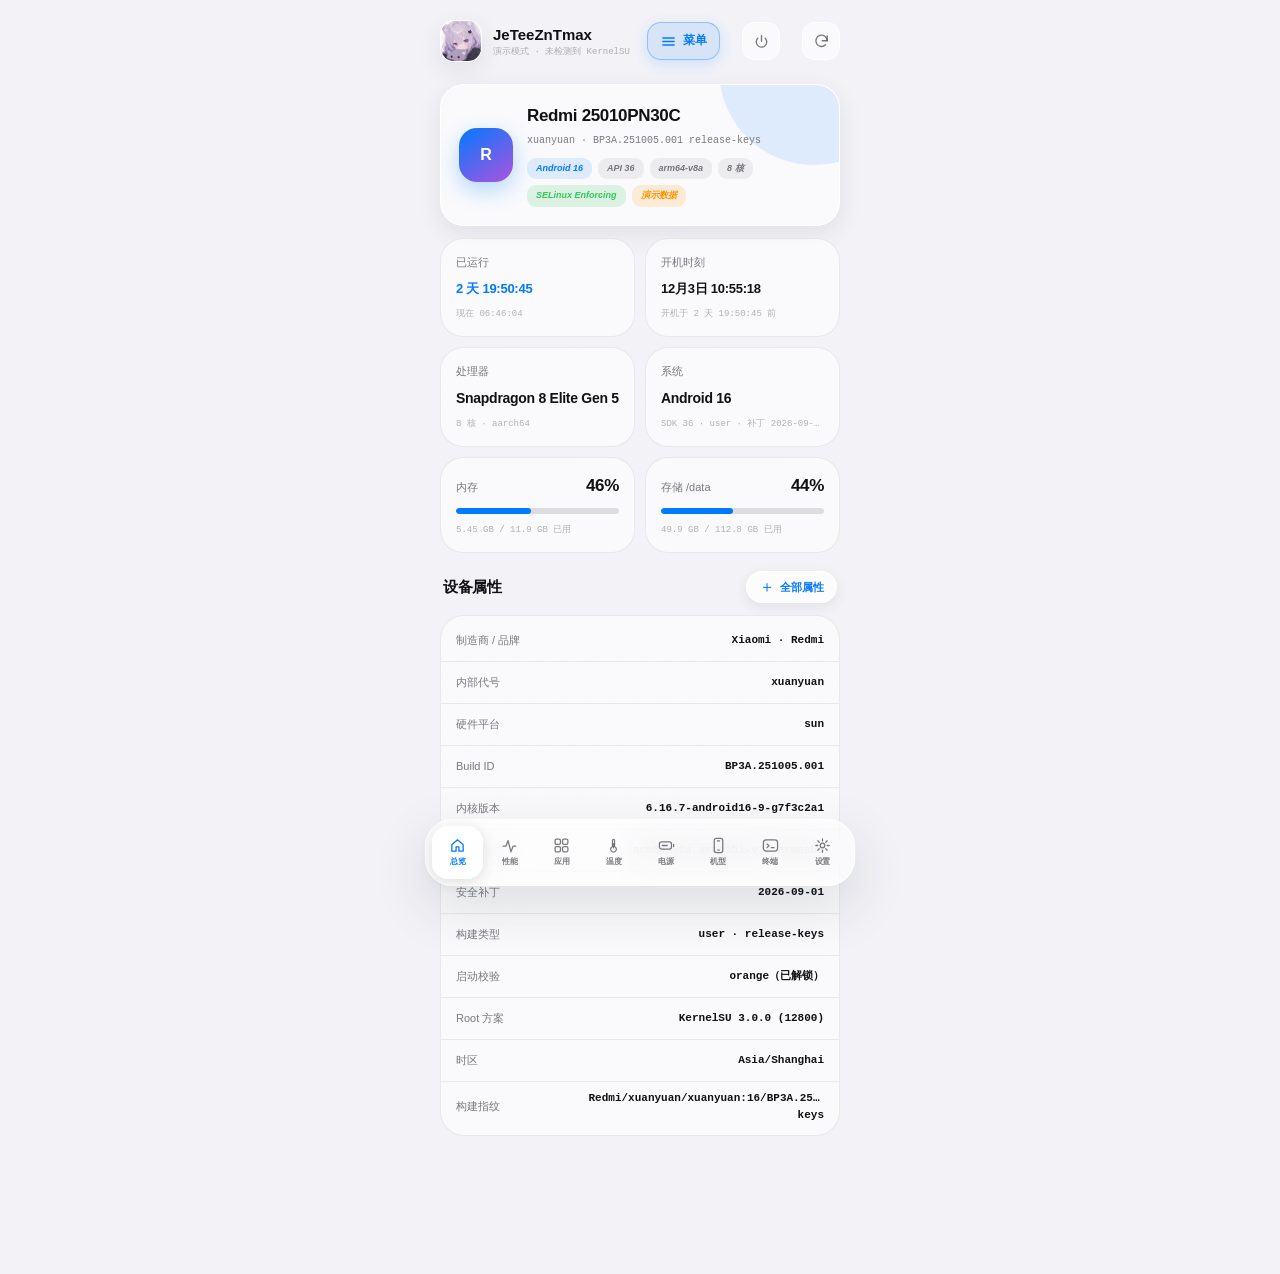
==== webroot/index.html @ 5d23e50a "v3.4.29 回档：温度伪装整体删除（本机写热区节点会让热控卡死→重启，实测两次+一次重启循环），只保留只读的温度读取；service.sh 不再碰热区；WebUI 去掉全部写入 UI" ====
<!doctype html>
<html lang="zh-CN">
<head>
<meta charset="utf-8">
<meta name="viewport" content="width=device-width,initial-scale=1,maximum-scale=1,user-scalable=no,viewport-fit=cover">
<meta name="theme-color" content="#07070a" media="(prefers-color-scheme:dark)">
<meta name="theme-color" content="#f2f2f7" media="(prefers-color-scheme:light)">
<title>JeTeeZnTmax</title>
<link rel="icon" href="[data-uri]">
<style>
:root,:root[data-theme="dark"]{
  color-scheme:dark;
  --bg:#07070a;--bg-soft:#101116;
  --glass:rgba(31,32,38,.58);--glass-strong:rgba(43,44,52,.72);--glass-solid:#22232a;
  --border:rgba(255,255,255,.11);--border-hi:rgba(255,255,255,.19);
  --text:#f7f7fa;--text-2:rgba(235,235,245,.64);--text-3:rgba(235,235,245,.36);
  --blue:#0a84ff;--blue-soft:rgba(10,132,255,.16);
  --green:#30d158;--orange:#ff9f0a;--red:#ff453a;--purple:#bf5af2;
  --track:rgba(120,120,128,.34);--track-soft:rgba(120,120,128,.16);
  --shadow:0 18px 60px rgba(0,0,0,.34);--shadow-soft:0 8px 28px rgba(0,0,0,.2);
  --font:-apple-system,BlinkMacSystemFont,"SF Pro Display","SF Pro Text","PingFang SC","Noto Sans SC",sans-serif;
  --mono:ui-monospace,"SF Mono",Menlo,Consolas,monospace;
}
:root[data-theme="light"]{color-scheme:light;
    --bg:#f2f2f7;--bg-soft:#e9e9ef;
    --glass:rgba(255,255,255,.58);--glass-strong:rgba(255,255,255,.76);--glass-solid:#fff;
    --border:rgba(0,0,0,.07);--border-hi:rgba(255,255,255,.88);
    --text:#111114;--text-2:rgba(60,60,67,.68);--text-3:rgba(60,60,67,.38);
    --blue:#007aff;--blue-soft:rgba(0,122,255,.11);
    --green:#34c759;--orange:#ff9500;--red:#ff3b30;--purple:#af52de;
    --track:rgba(120,120,128,.22);--track-soft:rgba(120,120,128,.1);
    --shadow:0 20px 55px rgba(46,48,58,.14);--shadow-soft:0 8px 24px rgba(46,48,58,.09);}
*{box-sizing:border-box;margin:0;padding:0;-webkit-tap-highlight-color:transparent}
html{min-height:100%;background:var(--bg)}
body{min-height:100vh;overflow-x:hidden;padding:env(safe-area-inset-top,0) 0 calc(112px + env(safe-area-inset-bottom,0));background:var(--bg);color:var(--text);font:14px/1.5 var(--font)}
button,input,textarea{color:inherit;font:inherit}
button{border:0;cursor:pointer;background:0 0}
button:disabled{opacity:.45;pointer-events:none}
::-webkit-scrollbar{width:0;height:0}
.ambient{position:fixed;inset:0;z-index:-1;overflow:hidden;pointer-events:none}
.ambient::after{content:"";position:absolute;inset:0;background:linear-gradient(180deg,transparent,color-mix(in srgb,var(--bg) 70%,transparent))}
.ambient i{position:absolute;border-radius:50%}
.ambient i:first-child{width:300px;height:300px;top:-120px;right:-80px;background:radial-gradient(circle,rgba(10,132,255,.24),transparent 70%)}
.ambient i:nth-child(2){width:280px;height:280px;top:42%;left:-180px;background:radial-gradient(circle,rgba(191,90,242,.14),transparent 70%)}
.ambient i:nth-child(3){width:240px;height:240px;right:-150px;bottom:-50px;background:radial-gradient(circle,rgba(48,209,88,.11),transparent 70%)}
.app-shell{width:min(100%,430px);margin:0 auto;padding:20px 15px 26px;container-type:inline-size}
.masthead{display:flex;align-items:center;gap:14px;margin-bottom:22px}
.brand{display:flex;align-items:center;gap:11px;min-width:0;flex:1}
.brand-mark{width:42px;height:42px;flex:none;display:grid;place-items:center;border:1px solid var(--border-hi);border-radius:14px;background:linear-gradient(145deg,rgba(255,255,255,.16),transparent 46%),var(--glass);box-shadow:inset 0 1px 0 rgba(255,255,255,.12),var(--shadow-soft)}
.brand-mark{overflow:hidden;padding:0}
.brand-mark img{width:100%;height:100%;display:block;object-fit:cover}
.brand-mark span{color:var(--blue);font-size:11px;font-weight:800;letter-spacing:-.4px}
.brand-copy{min-width:0}
.brand-copy strong{display:block;overflow:hidden;font-size:15px;font-weight:700;text-overflow:ellipsis;white-space:nowrap}
.brand-copy small{display:block;margin-top:1px;overflow:hidden;color:var(--text-3);font:9px/1.2 var(--mono);text-overflow:ellipsis;white-space:nowrap}
.icon-btn{width:38px;height:38px;flex:none;display:grid;place-items:center;border:1px solid var(--border-hi);border-radius:13px;background:var(--glass);box-shadow:inset 0 1px 0 rgba(255,255,255,.1);color:var(--text-2)}
.icon-btn:active{transform:scale(.94)}
.icon-btn svg{width:17px;height:17px;fill:none;stroke:currentColor;stroke-linecap:round;stroke-linejoin:round;stroke-width:1.9}
.icon-btn.spin svg{animation:.7s linear infinite spin}
.icon-btn + .icon-btn{margin-left:8px}
.icon-btn.wide{width:auto;height:38px;padding:0 12px;display:flex;align-items:center;gap:6px;border-radius:14px;background:var(--blue-soft);border-color:color-mix(in srgb,var(--blue) 34%,transparent);color:var(--blue);font-size:11.5px;font-weight:680;box-shadow:0 4px 14px rgba(10,132,255,.16)}
.icon-btn.wide span{white-space:nowrap}
.metric-card>strong.xs{font-size:13px;font-variant-numeric:tabular-nums}
#mUptime,#mUptimeSub,#mBootSub,.mc-row>strong{font-variant-numeric:tabular-nums}
@keyframes spin{to{transform:rotate(360deg)}}
.content{display:flex;flex-direction:column;min-height:240px}
.view{display:flex;flex-direction:column;gap:12px;animation:.28s both reveal}
@keyframes reveal{from{opacity:0;transform:translateY(6px)}to{opacity:1;transform:none}}
.card{position:relative;overflow:hidden;border:1px solid var(--border);border-radius:24px;background:linear-gradient(145deg,rgba(255,255,255,.08),transparent 45%),var(--glass);box-shadow:inset 0 1px 0 rgba(255,255,255,.08)}
.hero{display:flex;align-items:center;gap:14px;padding:18px;border-color:var(--border-hi);box-shadow:var(--shadow-soft),inset 0 1px 0 rgba(255,255,255,.1)}
.hero::before{content:"";position:absolute;width:190px;height:190px;top:-110px;right:-70px;border-radius:50%;background:var(--blue-soft)}
.hero-mark{position:relative;width:54px;height:54px;flex:none;display:grid;place-items:center;border-radius:18px;background:linear-gradient(145deg,var(--blue),var(--purple));color:#fff;font-size:16px;font-weight:780;box-shadow:0 8px 22px rgba(10,132,255,.3)}
.hero-body{position:relative;min-width:0;flex:1}
.hero-body strong{display:block;overflow:hidden;font-size:17px;font-weight:700;letter-spacing:-.02em;text-overflow:ellipsis;white-space:nowrap}
.hero-body>span{display:block;margin-top:4px;overflow:hidden;color:var(--text-2);font:10px/1.5 var(--mono);text-overflow:ellipsis;white-space:nowrap}
.chips{display:flex;flex-wrap:wrap;gap:6px;margin-top:10px}
.chip{display:inline-flex;align-items:center;padding:4px 9px;border-radius:9px;background:var(--track-soft);color:var(--text-2);font-size:9px;font-weight:650;white-space:nowrap}
.chip.blue{background:var(--blue-soft);color:var(--blue)}
.chip.green{background:color-mix(in srgb,var(--green) 15%,transparent);color:var(--green)}
.chip.orange{background:color-mix(in srgb,var(--orange) 15%,transparent);color:var(--orange)}
.chip.red{background:color-mix(in srgb,var(--red) 14%,transparent);color:var(--red)}
.metric-grid{display:grid;grid-template-columns:repeat(2,minmax(0,1fr));gap:10px}
.metric-card{position:relative;min-width:0;min-height:96px;display:flex;flex-direction:column;justify-content:space-between;gap:9px;padding:15px;border:1px solid var(--border);border-radius:23px;background:linear-gradient(145deg,rgba(255,255,255,.08),transparent 45%),var(--glass);box-shadow:inset 0 1px 0 rgba(255,255,255,.08)}
.metric-card>span,.mc-row>span{color:var(--text-2);font-size:11px;white-space:nowrap}
.metric-card>strong{overflow:hidden;font-size:17px;font-weight:650;letter-spacing:-.02em;text-overflow:ellipsis;white-space:nowrap}
.metric-card>strong.sm{font-size:14px}
.metric-card>strong.ok{color:var(--green)}
.metric-card>strong.hi{color:var(--blue)}
.metric-card>strong.danger{color:var(--red)}
.mc-row{display:flex;align-items:baseline;justify-content:space-between;gap:8px}
.mc-row>strong{font-size:17px;font-weight:650;letter-spacing:-.02em}
.mc-sub{overflow:hidden;color:var(--text-3);font:9px/1.45 var(--mono);text-overflow:ellipsis;white-space:nowrap}
.bar{height:6px;border-radius:3px;background:var(--track);overflow:hidden}
.bar i{display:block;height:100%;border-radius:3px;background:var(--blue);transition:width .45s cubic-bezier(.2,.8,.2,1),background .3s}
.bar.warn i{background:var(--orange)}
.bar.danger i{background:var(--red)}
.section-head{display:flex;align-items:center;justify-content:space-between;gap:12px;margin:6px 3px 0}
.section-head h2{font-size:15px;font-weight:700;letter-spacing:-.02em}
.section-head .hint{color:var(--text-3);font:9px/1 var(--mono)}
.add-inline{min-height:32px;display:inline-flex;align-items:center;gap:5px;padding:0 12px;border:1px solid var(--border-hi);border-radius:16px;background:var(--glass-strong);box-shadow:inset 0 1px 0 rgba(255,255,255,.1),0 4px 14px rgba(0,0,0,.08);color:var(--blue);font-size:11px;font-weight:650}
.add-inline span{font-size:16px;font-weight:300;line-height:1}
.add-inline:active{transform:scale(.96)}
.row-list{display:flex;flex-direction:column;padding:4px 0}
.row{display:flex;align-items:center;gap:12px;min-height:42px;padding:8px 15px;border-bottom:1px solid var(--border)}
.row:last-child{border-bottom:0}
.row>span{flex:none;color:var(--text-2);font-size:11px}
.row>strong{margin-left:auto;max-width:64%;overflow:hidden;color:var(--text);font:600 11px/1.5 var(--mono);text-align:right;text-overflow:ellipsis}
.row>strong.ok{color:var(--green)}
.row>strong.hi{color:var(--blue)}
.row>strong.warn{color:var(--orange)}
.gauge-grid{display:grid;grid-template-columns:repeat(3,minmax(0,1fr));gap:10px}
.gauge-card{position:relative;display:flex;flex-direction:column;align-items:center;gap:4px;padding:15px 8px 13px;border:1px solid var(--border);border-radius:22px;background:linear-gradient(145deg,rgba(255,255,255,.08),transparent 45%),var(--glass);box-shadow:inset 0 1px 0 rgba(255,255,255,.08)}
.gauge{width:76px;height:76px;display:block}
.gauge circle{fill:none;stroke-width:9;stroke-linecap:round}
.gauge .g-bg{stroke:var(--track)}
.gauge .g-fg{stroke:var(--blue);transform:rotate(-90deg);transform-origin:50% 50%;transition:stroke-dashoffset .5s cubic-bezier(.2,.8,.2,1),stroke .3s}
.gauge-card .gv{font-size:14px;font-weight:680;letter-spacing:-.02em}
.gauge-card .gl{color:var(--text-2);font-size:10px}
.gauge-card .gs{color:var(--text-3);font:9px/1.3 var(--mono)}
.spark-card{padding:15px}
.spark-head{display:flex;align-items:baseline;justify-content:space-between;gap:10px;margin-bottom:10px}
.spark-head strong{font-size:12px;font-weight:680}
.spark-head span{color:var(--text-3);font:9px/1 var(--mono)}
.spark{width:100%;height:78px;display:block;overflow:visible}
.spark .line{fill:none;stroke:var(--blue);stroke-width:2;stroke-linejoin:round;stroke-linecap:round;vector-effect:non-scaling-stroke;transition:d .3s}
.spark .fill{fill:var(--blue);fill-opacity:.13;stroke:none}
.spark .grid{stroke:var(--border);stroke-width:1;vector-effect:non-scaling-stroke}
.core-list{display:flex;flex-direction:column}
.core.w4{grid-template-columns:minmax(0,90px) minmax(0,1fr) 60px 32px}
.core .zflag{color:var(--orange);font:500 8px/1 var(--font);font-style:normal;text-align:right}
.th-input{width:112px;height:30px;flex:none;padding:0 8px;border:1px solid var(--border);border-radius:9px;outline:0;background:var(--track-soft);color:var(--text);font:10px var(--mono);text-align:right}
.th-input:focus{border-color:color-mix(in srgb,var(--blue) 60%,transparent);box-shadow:0 0 0 3px var(--blue-soft)}
.core{display:grid;grid-template-columns:44px minmax(0,1fr) 62px;align-items:center;gap:10px;min-height:38px;padding:5px 15px;border-bottom:1px solid var(--border)}
.core:last-child{border-bottom:0}
.core b{color:var(--text-2);font:600 10px/1 var(--mono)}
.core em{overflow:hidden;color:var(--text-3);font:400 9px/1 var(--mono);font-style:normal;text-align:right}
.term-bar{display:flex;align-items:center;gap:8px;padding:9px 10px 9px 14px;border:1px solid var(--border-hi);border-radius:19px;background:linear-gradient(145deg,rgba(255,255,255,.09),transparent 45%),var(--glass);box-shadow:inset 0 1px 0 rgba(255,255,255,.09)}
.term-bar b{flex:none;color:var(--green);font:700 13px/1 var(--mono)}
.term-input{flex:1;min-width:0;height:34px;border:0;outline:0;background:0 0;font:12px/1 var(--mono)}
.term-input::placeholder{color:var(--text-3)}
.term-run{flex:none;height:34px;padding:0 15px;border-radius:12px;background:var(--blue);color:#fff;font-size:12px;font-weight:680}
.term-run:active{transform:scale(.96)}
.chip-row{display:flex;gap:7px;overflow-x:auto;padding:2px 3px}
.chip-btn{flex:none;min-height:30px;padding:0 12px;border-radius:12px;background:var(--track-soft);color:var(--text-2);font:11px/1 var(--mono);white-space:nowrap}
.chip-btn:active{transform:scale(.96);color:var(--blue)}
.log-frame{overflow:hidden;border:1px solid var(--border-hi);border-radius:24px;background:rgba(11,12,16,.86);box-shadow:var(--shadow-soft),inset 0 1px 0 rgba(255,255,255,.1)}
.log-head{display:flex;align-items:center;min-height:44px;gap:10px;padding:0 16px;border-bottom:1px solid rgba(255,255,255,.08)}
.log-signal{display:flex;align-items:flex-end;gap:3px}
.log-signal i{width:3px;border-radius:3px;background:#30d158}
.log-signal i:first-child{height:6px;opacity:.45}
.log-signal i:nth-child(2){height:10px;opacity:.7}
.log-signal i:nth-child(3){height:14px}
.log-title{color:#d8d8df;font-size:10px}
.log-clear{margin-left:auto;padding:6px 9px;border-radius:9px;background:rgba(255,69,58,.1);color:#ff6961;font-size:9px;font-weight:680}
.log-clear:active{transform:scale(.95)}
.log-body{min-height:230px;max-height:48vh;overflow:auto;padding:15px;color:#afb1bc;font:10px/1.75 var(--mono);white-space:pre-wrap;word-break:break-all}
.log-body .cmd{color:#8fd6ff}
.log-body .ok{color:#7ee08a}
.log-body .err{color:#ff7c72}
.log-body .sys{color:#8b8d98}
.file-card{display:flex;flex-direction:column;gap:9px;padding:15px}
.file-card label{color:var(--text-2);font-size:10px}
.file-row{display:flex;gap:8px}
.modern-input{flex:1;min-width:0;height:44px;padding:0 13px;border:1px solid var(--border);border-radius:14px;outline:0;background:var(--track-soft);font:11px var(--mono)}
.modern-input:focus{border-color:color-mix(in srgb,var(--blue) 60%,transparent);box-shadow:0 0 0 3px var(--blue-soft)}
.modern-input::placeholder{color:var(--text-3)}
.action-btn{min-height:44px;padding:0 16px;border-radius:14px;background:var(--track-soft);color:var(--text);font-size:12px;font-weight:650;white-space:nowrap}
.action-btn.primary{background:var(--blue);color:#fff}
.action-btn.ghost{background:var(--blue-soft);color:var(--blue)}
.action-btn:active{transform:scale(.97);opacity:.88}
.dock{position:fixed;z-index:500;right:16px;bottom:calc(14px + env(safe-area-inset-bottom,0));left:16px;display:grid;grid-template-columns:repeat(8,1fr);gap:1px;width:min(calc(100% - 32px),430px);margin:auto;padding:6px;border:1px solid var(--border-hi);border-radius:27px;background:linear-gradient(145deg,rgba(255,255,255,.1),transparent 42%),var(--glass);box-shadow:var(--shadow),inset 0 1px 0 rgba(255,255,255,.13);backdrop-filter:blur(18px) saturate(150%);-webkit-backdrop-filter:blur(18px) saturate(150%)}
.dock-item{position:relative;display:flex;flex-direction:column;align-items:center;justify-content:center;gap:2px;height:53px;border-radius:16px;color:var(--text-2);font-size:7.5px;font-weight:600;letter-spacing:-.01em;transition:transform .18s,color .18s,background .18s}
.dock-item svg{width:17px;height:17px;fill:none;stroke:currentColor;stroke-linecap:round;stroke-linejoin:round;stroke-width:1.8}
.dock-item.active{background:var(--glass-strong);box-shadow:0 3px 14px rgba(0,0,0,.12),inset 0 1px 0 rgba(255,255,255,.12);color:var(--blue)}
.dock-item:active{transform:scale(.95)}
.modal-mask{position:fixed;inset:0;z-index:9000;display:none;align-items:flex-end;justify-content:center;padding:18px;background:rgba(0,0,0,.48)}
.modal-mask.show{display:flex;animation:.2s maskIn}
@keyframes maskIn{from{opacity:0}}
.modal{width:min(100%,600px);max-height:min(86vh,760px);display:flex;flex-direction:column;overflow:hidden;border:1px solid var(--border-hi);border-radius:30px;background:linear-gradient(145deg,rgba(255,255,255,.1),transparent 38%),var(--glass-strong);box-shadow:0 28px 85px rgba(0,0,0,.42),inset 0 1px 0 rgba(255,255,255,.13);backdrop-filter:blur(20px) saturate(160%);-webkit-backdrop-filter:blur(20px) saturate(160%);animation:.27s cubic-bezier(.2,.76,.25,1) both sheetIn}
@keyframes sheetIn{from{opacity:0;transform:translateY(24px) scale(.98)}}
.modal-header{display:flex;align-items:center;gap:12px;padding:17px 19px;border-bottom:1px solid var(--border)}
.modal-icon{width:38px;height:38px;flex:none;display:grid;place-items:center;border-radius:13px;background:var(--blue-soft);color:var(--blue);font-size:10px;font-weight:750}
.modal-heading{min-width:0}
.modal-heading h2{font-size:15px;font-weight:700}
.modal-heading p{margin-top:2px;color:var(--text-2);font:9px/1.3 var(--mono)}
.modal-close{width:32px;height:32px;margin-left:auto;display:grid;place-items:center;border-radius:50%;background:var(--track-soft);color:var(--text-2);font-size:17px;line-height:1}
.modal-body{flex:1;overflow:auto;padding:14px 0 8px}
.modal-search{padding:0 17px 12px}
.modal-body .row{padding-left:17px;padding-right:17px}
.busy-mask{position:fixed;inset:0;z-index:10000;display:grid;place-items:center;padding:24px;background:rgba(0,0,0,.28);opacity:0;visibility:hidden;pointer-events:none;transition:opacity .2s,visibility .2s}
.busy-mask.show{opacity:1;visibility:visible;pointer-events:auto}
.busy-card{min-width:150px;display:flex;flex-direction:column;align-items:center;gap:13px;padding:22px 24px;border:1px solid var(--border-hi);border-radius:25px;background:linear-gradient(145deg,rgba(255,255,255,.12),transparent 44%),var(--glass-strong);box-shadow:var(--shadow),inset 0 1px 0 rgba(255,255,255,.14);font-size:12px;font-weight:600}
.busy-spinner{position:relative;width:34px;height:34px;border:3px solid var(--border);border-top-color:var(--blue);border-radius:50%;animation:.72s linear infinite spin}
/* ---------- 机型伪装（device_faker 配置前端） ---------- */
.banner{display:flex;gap:11px;padding:14px;border:1px solid var(--border);border-radius:20px;background:linear-gradient(145deg,rgba(255,255,255,.07),transparent 48%),var(--glass);box-shadow:inset 0 1px 0 rgba(255,255,255,.08)}
.banner.warn{border-color:color-mix(in srgb,var(--orange) 34%,transparent);background:color-mix(in srgb,var(--orange) 10%,transparent)}
.banner.danger{border-color:color-mix(in srgb,var(--red) 34%,transparent);background:color-mix(in srgb,var(--red) 10%,transparent)}
.banner.ok{border-color:color-mix(in srgb,var(--green) 30%,transparent);background:color-mix(in srgb,var(--green) 9%,transparent)}
.banner i{flex:none;width:22px;height:22px;display:grid;place-items:center;border-radius:8px;background:var(--blue-soft);color:var(--blue);font:700 12px/1 var(--font);font-style:normal}
.banner.warn i{background:color-mix(in srgb,var(--orange) 18%,transparent);color:var(--orange)}
.banner.danger i{background:color-mix(in srgb,var(--red) 18%,transparent);color:var(--red)}
.banner.ok i{background:color-mix(in srgb,var(--green) 18%,transparent);color:var(--green)}
.banner div{min-width:0;flex:1}
.banner strong{display:block;font-size:12px;font-weight:680}
.banner p{margin-top:3px;color:var(--text-2);font-size:10px;line-height:1.6;word-break:break-all}
.banner code{font-family:var(--mono);font-size:9px;color:var(--text-3)}
.savebar{position:sticky;top:0;z-index:60;display:flex;align-items:center;gap:8px;padding:10px 12px;border:1px solid color-mix(in srgb,var(--blue) 32%,transparent);border-radius:18px;background:linear-gradient(145deg,var(--blue-soft),transparent),var(--glass-strong);box-shadow:var(--shadow-soft);backdrop-filter:blur(16px) saturate(150%);-webkit-backdrop-filter:blur(16px) saturate(150%)}
.savebar span{flex:1;color:var(--blue);font-size:11px;font-weight:650}
.savebar button{min-height:34px;padding:0 14px;border-radius:12px;font-size:11px;font-weight:650}
.savebar .s{background:var(--blue);color:#fff}
.savebar .d{background:var(--track-soft);color:var(--text-2)}
.df-item{display:flex;align-items:center;gap:12px;width:100%;min-height:60px;padding:11px 14px;border-bottom:1px solid var(--border);color:var(--text);text-align:left}
.df-item:last-child{border-bottom:0}
.df-item:active{background:var(--track-soft)}
.df-item .mark{flex:none;width:38px;height:38px;display:grid;place-items:center;border-radius:13px;background:var(--blue-soft);color:var(--blue);font-size:9px;font-weight:760;letter-spacing:-.03em}
.df-item .body{min-width:0;flex:1}
.df-item .body strong{display:block;overflow:hidden;font-size:13px;font-weight:650;text-overflow:ellipsis;white-space:nowrap}
.df-item .body em{display:block;margin-top:3px;overflow:hidden;color:var(--text-2);font:9px/1.5 var(--mono);font-style:normal;text-overflow:ellipsis;white-space:nowrap}
.df-item .body b{display:inline-block;margin-top:5px;padding:2px 7px;border-radius:6px;background:var(--track-soft);color:var(--text-3);font:9px/1.4 var(--mono);font-weight:500}
.df-item .go{flex:none;color:var(--text-3);font-size:16px;line-height:1}
.form-grid{display:grid;grid-template-columns:repeat(2,minmax(0,1fr));gap:10px}
.form-grid .wide{grid-column:1/-1}
.fld{min-width:0}
.fld label{display:block;margin-bottom:6px;color:var(--text-2);font-size:9px}
.fld label b{color:var(--text-3);font:400 8px/1 var(--mono)}
.fld input,.fld textarea{width:100%;border:1px solid var(--border);border-radius:13px;outline:0;background:var(--track-soft);color:var(--text);font:11px/1.5 var(--mono)}
.fld input{height:42px;padding:0 12px}
.fld textarea{min-height:76px;padding:11px 12px;resize:vertical}
.fld input:focus,.fld textarea:focus{border-color:color-mix(in srgb,var(--blue) 60%,transparent);box-shadow:0 0 0 3px var(--blue-soft)}
.fld input::placeholder,.fld textarea::placeholder{color:var(--text-3)}
.switchrow{display:flex;align-items:center;gap:14px;min-height:56px;padding:11px 15px;border-bottom:1px solid var(--border);text-align:left;width:100%}
.switchrow:last-child{border-bottom:0}
.switchrow .t{min-width:0;flex:1}
.switchrow .t strong{display:block;font-size:12px;font-weight:660}
.switchrow .t span{display:block;margin-top:2px;color:var(--text-2);font-size:9px;line-height:1.5}
.swt{position:relative;width:45px;height:26px;flex:none;border-radius:999px;background:var(--track);transition:background .18s}
.swt::after{content:"";position:absolute;top:3px;left:3px;width:20px;height:20px;border-radius:50%;background:#fff;box-shadow:0 2px 5px rgba(0,0,0,.2);transition:transform .2s cubic-bezier(.2,.8,.2,1)}
.swt.on{background:var(--green)}
.swt.on::after{transform:translateX(19px)}
.seg{display:flex;gap:2px;padding:2px;border-radius:12px;background:var(--track-soft);flex:none}
.seg button{padding:6px 10px;border-radius:10px;color:var(--text-2);font-size:10px;font-weight:650;transition:background .16s,color .16s}
.seg button.on{background:var(--glass-strong);color:var(--blue);box-shadow:0 1px 4px rgba(0,0,0,.14)}
.field-hint{margin:2px 2px 10px;color:var(--text-3);font:9px/1.6 var(--mono)}
.modal-section{margin:16px 0 10px;color:var(--text-2);font-size:10px;font-weight:650}
.modal-section:first-child{margin-top:0}
.modal-footer{display:flex;gap:8px;padding:13px 19px 18px;border-top:1px solid var(--border)}
.modal-footer:empty{display:none}
.modal-footer button{flex:1;min-height:44px;border-radius:14px;background:var(--track-soft);font-size:12px;font-weight:650}
.modal-footer button.primary{background:var(--blue);color:#fff}
.modal-footer button.ghost{background:var(--blue-soft);color:var(--blue)}
.modal-footer button.danger{background:color-mix(in srgb,var(--red) 13%,transparent);color:var(--red)}
.modal-footer button:active{transform:scale(.97);opacity:.88}
.pk-item{display:flex;align-items:center;gap:11px;width:100%;min-height:52px;padding:9px 17px;border-bottom:1px solid var(--border);color:var(--text);text-align:left}
.pk-item:last-child{border-bottom:0}
.pk-item .n{min-width:0;flex:1}
.pk-item .n strong{display:block;overflow:hidden;font-size:12px;font-weight:600;text-overflow:ellipsis;white-space:nowrap}
.pk-item .n span{display:block;overflow:hidden;color:var(--text-3);font:9px/1.4 var(--mono);text-overflow:ellipsis;white-space:nowrap}
.pk-item .ck{flex:none;width:23px;height:23px;display:grid;place-items:center;border:1px solid var(--border);border-radius:50%;color:transparent;font-size:11px}
.pk-item.sel .ck{border-color:var(--blue);background:var(--blue);color:#fff}
.tagrow{display:flex;flex-wrap:wrap;gap:6px;margin-top:8px}
.tag{display:inline-flex;align-items:center;gap:6px;padding:4px 6px 4px 9px;border-radius:9px;background:var(--track-soft);color:var(--text-2);font:9px/1.4 var(--mono)}
.tag b{cursor:pointer;color:var(--red);font-size:12px;line-height:1}
.tools{display:grid;grid-template-columns:repeat(2,minmax(0,1fr));gap:8px;padding:12px}
.tools button{min-height:46px;display:flex;flex-direction:column;align-items:center;justify-content:center;gap:2px;padding:6px;border:1px solid var(--border);border-radius:16px;background:var(--track-soft);color:var(--text);font-size:11px;font-weight:640}
.tools button em{color:var(--text-3);font:400 8px/1.2 var(--mono);font-style:normal}
.tools button:active{transform:scale(.97)}
.rawbox{width:100%;min-height:40vh;max-height:56vh;padding:13px;border:1px solid var(--border-hi);border-radius:18px;outline:0;background:rgba(11,12,16,.86);color:#c9cbd4;font:10px/1.7 var(--mono);resize:vertical}
html.no-ambient .ambient{display:none}
html.no-anim *,html.no-anim *::before,html.no-anim *::after{animation-duration:.001s!important;transition-duration:.001s!important}
html.no-dock .dock{display:none}
html.no-dock body{padding-bottom:26px}
html.no-dock .view{padding-bottom:4px}
.row.row-edit{align-items:center}
.row.row-edit input{flex:none}
.seg-mini{display:flex;gap:3px;padding:3px;border-radius:12px;background:var(--track-soft);flex:none}
.seg-mini button{padding:6px 11px;border-radius:9px;color:var(--text-2);font-size:10.5px;font-weight:650}
.seg-mini button.on{background:var(--glass-strong);color:var(--blue);box-shadow:0 1px 4px rgba(0,0,0,.14)}
.logbox{max-height:44vh;overflow:auto;padding:12px 14px;border:1px solid var(--border-hi);border-radius:18px;background:rgba(11,12,16,.86);color:#afb1bc;font:10px/1.75 var(--mono);white-space:pre-wrap;word-break:break-all}
.chk{display:flex;align-items:center;gap:10px;min-height:38px;padding:6px 15px;border-bottom:1px solid var(--border)}
.chk:last-child{border-bottom:0}
.chk .ci{flex:none;width:20px;height:20px;display:grid;place-items:center;border-radius:50%;font-size:11px;font-weight:800}
.chk .ci.ok{background:color-mix(in srgb,var(--green) 18%,transparent);color:var(--green)}
.chk .ci.no{background:color-mix(in srgb,var(--red) 18%,transparent);color:var(--red)}
.chk .ci.warn{background:color-mix(in srgb,var(--orange) 18%,transparent);color:var(--orange)}
.chk .cn{flex:1;min-width:0;font-size:11.5px;font-weight:600}
.chk .cd{color:var(--text-3);font:9px/1.4 var(--mono);text-align:right;max-width:52%;overflow:hidden;text-overflow:ellipsis;white-space:nowrap}
.mark{position:relative;overflow:hidden}
.mark img{position:absolute;inset:0;width:100%;height:100%;display:block;object-fit:cover;border-radius:inherit}
input[type=color]{-webkit-appearance:none;appearance:none;border:none;padding:0;background:none;width:34px;height:34px;flex:0 0 34px;border-radius:50%;overflow:hidden;box-shadow:inset 0 0 0 2px var(--border-hi)}
input[type=color]::-webkit-color-swatch-wrapper{padding:0}
input[type=color]::-webkit-color-swatch{border:none;border-radius:50%}
.cpick{display:flex;align-items:center;gap:8px;flex:1}
.cpick span{color:var(--text-2);font-size:11px}
/* ── 迷你监视器：显示项 / 单项配色 / 位置方向盘 ── */
.monitem{display:flex;align-items:center;gap:8px;padding:4px 0}
.monitem .mi-lab{flex:1;color:var(--text-2);font-size:11px;font-family:var(--mono)}
.monitem input[type=color]{width:30px;height:30px;flex:0 0 30px}
.monitem .mi-auto{min-height:28px;padding:0 10px;border-radius:10px}
.monrow{display:flex;flex-wrap:wrap;align-items:center;gap:6px}
.monrow .chip-btn{min-height:32px;padding:0 10px;border-radius:11px}
.monmv{flex:none;width:42px;min-height:32px;border-radius:11px;background:var(--track-soft);color:var(--text-2);font:600 16px/1 var(--mono)}
.monmv:active{transform:scale(.94);color:var(--blue)}
.guard-stat{margin:0;padding:7px 12px;border:1px solid var(--border-hi);border-radius:14px;background:var(--track-soft);color:var(--text-2);font:11px/1.5 var(--mono);white-space:pre-wrap;word-break:break-all}
.guard-stat.on{color:var(--green);border-color:color-mix(in srgb,var(--green) 40%,transparent)}
.guard-stat.warn{color:var(--orange);border-color:color-mix(in srgb,var(--orange) 40%,transparent)}
.psearch{position:sticky;bottom:calc(92px + env(safe-area-inset-bottom,0));z-index:60;display:flex;gap:8px;align-items:center;padding:8px 10px 8px 14px;border:1px solid var(--border-hi);border-radius:18px;background:linear-gradient(145deg,rgba(255,255,255,.09),transparent 45%),var(--glass-strong);box-shadow:var(--shadow);backdrop-filter:blur(16px) saturate(150%);-webkit-backdrop-filter:blur(16px) saturate(150%)}
.psearch .term-input{height:36px}
.psearch .term-run{height:36px}
#toast{position:fixed;z-index:9999;right:18px;bottom:calc(98px + env(safe-area-inset-bottom,0));max-width:calc(100% - 36px);padding:11px 16px;border:1px solid var(--border-hi);border-radius:19px;background:var(--glass-strong);box-shadow:var(--shadow);font-size:11px;opacity:0;pointer-events:none;transform:translateY(10px);transition:opacity .2s,transform .2s}
#toast.show{opacity:1;transform:none}
@media (min-width:760px){.modal-mask{align-items:center}.modal{max-height:82vh}}
@container (max-width:370px){.metric-grid{gap:8px}.gauge-grid{grid-template-columns:1fr 1fr 1fr;gap:8px}.gauge{width:66px;height:66px}}
@media (max-width:370px){.dock-item{gap:5px}}
@media (prefers-reduced-motion:reduce){*{animation-duration:.001s!important;transition-duration:.001s!important}.busy-spinner,.icon-btn.spin svg{animation-duration:.72s!important;animation-iteration-count:infinite!important}}
</style>
</head>
<body>
<div class="ambient" aria-hidden="true"><i></i><i></i><i></i></div>
<div class="app-shell">
  <header class="masthead">
    <div class="brand">
      <div class="brand-mark"><img alt="JeTeeZnTmax" src="[data-uri]"></div>
      <div class="brand-copy"><strong id="modName">JeTeeZnTmax</strong><small id="modVer">SYSTEM TOOLBOX</small></div>
    </div>
    <button class="icon-btn wide" id="menuBtn" aria-label="菜单">
      <svg viewBox="0 0 24 24"><path d="M4 7h16M4 12h16M4 17h16"/></svg><span>菜单</span>
    </button>
    <button class="icon-btn" id="powerBtn" aria-label="电源与重启">
      <svg viewBox="0 0 24 24"><path d="M12 3.6v8.2"/><path d="M6.7 7.4a7.4 7.4 0 1 0 10.6 0"/></svg>
    </button>
    <button class="icon-btn" id="refreshBtn" aria-label="刷新">
      <svg viewBox="0 0 24 24"><path d="M20 11a8 8 0 1 0-2.3 5.7"/><path d="M20 4v7h-7"/></svg>
    </button>
  </header>
  <main class="content" id="content"></main>
</div>
<nav class="dock" id="dock" aria-label="主要功能">
  <button class="dock-item active" data-tab="home">
    <svg viewBox="0 0 24 24"><path d="m4 11 8-7 8 7v9h-6v-6h-4v6H4Z"/></svg><span>总览</span>
  </button>
  <button class="dock-item" data-tab="perf">
    <svg viewBox="0 0 24 24"><path d="M3 13h4l3-8 4 16 3-8h4"/></svg><span>性能</span>
  </button>
  <button class="dock-item" data-tab="app">
    <svg viewBox="0 0 24 24"><rect x="3" y="3" width="7.5" height="7.5" rx="2"/><rect x="13.5" y="3" width="7.5" height="7.5" rx="2"/><rect x="3" y="13.5" width="7.5" height="7.5" rx="2"/><rect x="13.5" y="13.5" width="7.5" height="7.5" rx="2"/></svg><span>应用</span>
  </button>
  <button class="dock-item" data-tab="thermal">
    <svg viewBox="0 0 24 24"><path d="M10.5 13.6V4.8a1.5 1.5 0 0 1 3 0v8.8a4 4 0 1 1-3 0Z"/><path d="M12 9.5v6"/></svg><span>温度</span>
  </button>
  <button class="dock-item" data-tab="power">
    <svg viewBox="0 0 24 24"><rect x="2" y="7" width="17" height="10" rx="3"/><path d="M22 10.5v3M6 12h7"/></svg><span>电源</span>
  </button>
  <button class="dock-item" data-tab="device">
    <svg viewBox="0 0 24 24"><rect x="6" y="2" width="12" height="20" rx="3"/><path d="M10.5 5.5h3M11 18.5h2"/></svg><span>机型</span>
  </button>
  <button class="dock-item" data-tab="term">
    <svg viewBox="0 0 24 24"><rect x="2" y="4" width="20" height="16" rx="4"/><path d="m7 10 3 2.5-3 2.5M13 15h4"/></svg><span>终端</span>
  </button>
  <button class="dock-item" data-tab="settings">
    <svg viewBox="0 0 24 24"><circle cx="12" cy="12" r="3.2"/><path d="M12 2.6v2.8M12 18.6v2.8M2.6 12h2.8M18.6 12h2.8M5.4 5.4l2 2M16.6 16.6l2 2M18.6 5.4l-2 2M7.4 16.6l-2 2"/></svg><span>设置</span>
  </button>
</nav>
<div class="modal-mask" id="modalMask">
  <section class="modal" role="dialog" aria-modal="true" aria-labelledby="modalTitle">
    <header class="modal-header">
      <div class="modal-icon" id="modalIcon">KSU</div>
      <div class="modal-heading"><h2 id="modalTitle"></h2><p id="modalSub"></p></div>
      <button class="modal-close" id="modalClose" aria-label="关闭">×</button>
    </header>
    <div class="modal-body" id="modalBody"></div>
    <footer class="modal-footer" id="modalFooter"></footer>
  </section>
</div>
<div class="busy-mask" id="busyMask"><div class="busy-card"><div class="busy-spinner"></div><span id="busyText">正在处理</span></div></div>
<div id="toast" role="status"></div>
<script>
"use strict";
(function(){
/* ==== TOML-BEGIN ==== */
/* 极简 TOML 解析 / 序列化（只覆盖 device_faker 用到的子集 + 常见写法）
 * 支持：注释、裸键/引号键、点分键路径、[表] / [[数组表]]、
 *       基本字符串（含多行 """）、字面字符串（含多行 '''）、
 *       整数 / 浮点 / 布尔 / 数组 / 内联表
 * 不支持：日期时间（按字符串处理）、十六进制以外的特殊数字格式（按原文保留为数字）
 */
const TOML = (function(){
  function mkErr(msg, i, s){
    const line = s.slice(0, i).split("\n").length;
    const col = i - (s.lastIndexOf("\n", i - 1) + 1) + 1;
    const e = new Error("第 " + line + " 行第 " + col + " 列：" + msg);
    e.line = line; e.col = col;
    return e;
  }
  const isBareChar = c => (c >= "a" && c <= "z") || (c >= "A" && c <= "Z") || (c >= "0" && c <= "9") || c === "_" || c === "-";
  const isDigit = c => c >= "0" && c <= "9";

  function unescapeBasic(buf, i, s){
    let out = "";
    for(let k = 0; k < buf.length; k++){
      const c = buf[k];
      if(c !== "\\"){ out += c; continue; }
      const d = buf[++k];
      if(d === "n") out += "\n";
      else if(d === "t") out += "\t";
      else if(d === "r") out += "\r";
      else if(d === "b") out += "\b";
      else if(d === "f") out += "\f";
      else if(d === '"') out += '"';
      else if(d === "\\") out += "\\";
      else if(d === "u" || d === "U"){
        const len = d === "u" ? 4 : 8;
        const hex = buf.substr(k + 1, len);
        out += String.fromCodePoint(parseInt(hex, 16) || 0);
        k += len;
      } else if(d === "\n" || d === " " || d === "\t" || d === "\r"){
        // 多行字符串的续行反斜杠
      } else out += d;
    }
    return out;
  }

  function parse(text){
    const s = String(text == null ? "" : text).replace(/^\uFEFF/, "");
    const n = s.length;
    let i = 0;
    const root = {};
    let cur = root;

    function skipSp(){ while(i < n && (s[i] === " " || s[i] === "\t")) i++; }
    function skipComment(){ if(s[i] === "#"){ while(i < n && s[i] !== "\n") i++; } }
    function skipAll(){
      for(;;){
        skipSp();
        if(s[i] === "#"){ skipComment(); continue; }
        if(s[i] === "\r" || s[i] === "\n"){ i++; continue; }
        break;
      }
    }

    function parseKeyPath(){
      const parts = [];
      for(;;){
        skipSp();
        const c = s[i];
        if(c === '"' || c === "'") parts.push(parseString());
        else{
          const start = i;
          while(i < n && isBareChar(s[i])) i++;
          if(i === start) throw mkErr("缺少键名", i, s);
          parts.push(s.slice(start, i));
        }
        skipSp();
        if(s[i] === "."){ i++; continue; }
        break;
      }
      return parts;
    }

    function parseString(){
      const q = s[i];
      const tri = q === '"' ? '"""' : "'''";
      if(s.startsWith(tri, i)){
        i += 3;
        if(s[i] === "\r") i++;
        if(s[i] === "\n") i++;
        const end = s.indexOf(tri, i);
        if(end < 0) throw mkErr("多行字符串未闭合", i, s);
        let raw = s.slice(i, end);
        i = end + 3;
        if(q === '"') raw = unescapeBasic(raw, i, s);
        return raw.replace(/\r\n/g, "\n");
      }
      i++;
      if(q === "'"){
        const end = s.indexOf("'", i);
        if(end < 0) throw mkErr("字面字符串未闭合", i, s);
        const out = s.slice(i, end);
        i = end + 1;
        return out;
      }
      let buf = "";
      let closed = false;
      while(i < n){
        const c = s[i];
        if(c === '"'){ i++; closed = true; break; }
        if(c === "\\"){ buf += c + (s[i+1] || ""); i += 2; continue; }
        if(c === "\n") throw mkErr("基本字符串中不允许换行", i, s);
        buf += c; i++;
      }
      if(!closed) throw mkErr("基本字符串未闭合", i, s);
      return unescapeBasic(buf, i, s);
    }

    function parseNumber(){
      const start = i;
      if(s[i] === "+" || s[i] === "-") i++;
      while(i < n && /[0-9A-Fa-fxXoObB_.eE+\-]/.test(s[i])) i++;
      const raw = s.slice(start, i);
      if(/^\d{4}-\d{2}-\d{2}/.test(raw)) return raw;          // 日期 -> 原样字符串
      const clean = raw.replace(/_/g, "");
      if(/^[+-]?0[xX]/.test(clean)) return parseInt(clean, 16);
      if(/^[+-]?0[oO]/.test(clean)) return parseInt(clean, 8);
      if(/^[+-]?0[bB]/.test(clean)) return parseInt(clean, 2);
      if(/[.eE]/.test(clean)) return parseFloat(clean);
      const v = parseInt(clean, 10);
      return isNaN(v) ? raw : v;
    }

    function parseValue(){
      skipSp();
      const c = s[i];
      if(c === undefined) throw mkErr("缺少值", i, s);
      if(c === '"' || c === "'") return parseString();
      if(c === "[") return parseArray();
      if(c === "{") return parseInlineTable();
      if(s.startsWith("true", i)){ i += 4; return true; }
      if(s.startsWith("false", i)){ i += 5; return false; }
      if(c === "+" || c === "-" || isDigit(c)) return parseNumber();
      throw mkErr("无法识别的值：" + JSON.stringify(s.slice(i, i + 12)), i, s);
    }

    function parseArray(){
      i++;
      const out = [];
      for(;;){
        skipAll();
        if(i >= n) throw mkErr("数组未闭合", i, s);
        if(s[i] === "]"){ i++; break; }
        out.push(parseValue());
        skipAll();
        if(s[i] === ","){ i++; continue; }
        if(s[i] === "]"){ i++; break; }
        throw mkErr("数组中缺少 , 或 ]", i, s);
      }
      return out;
    }

    function parseInlineTable(){
      i++;
      const out = {};
      for(;;){
        skipAll();
        if(i >= n) throw mkErr("内联表未闭合", i, s);
        if(s[i] === "}"){ i++; break; }
        const path = parseKeyPath();
        skipAll();
        if(s[i] !== "=") throw mkErr("内联表中缺少 =", i, s);
        i++;
        const v = parseValue();
        assign(out, path, v, s, i);
        skipAll();
        if(s[i] === ","){ i++; continue; }
        if(s[i] === "}"){ i++; break; }
        throw mkErr("内联表中缺少 , 或 }", i, s);
      }
      return out;
    }

    function descend(node, k){
      let v = node[k];
      if(Array.isArray(v)) v = v[v.length - 1];
      else if(v === undefined){ v = {}; node[k] = v; }
      if(typeof v !== "object" || v === null) throw mkErr("键名冲突：" + k, i, s);
      return v;
    }

    function assign(node, path, value, src, at){
      let t = node;
      for(let k = 0; k < path.length - 1; k++){
        let v = t[path[k]];
        if(Array.isArray(v)) v = v[v.length - 1];
        else if(v === undefined){ v = {}; t[path[k]] = v; }
        if(typeof v !== "object" || v === null) throw mkErr("键名冲突：" + path[k], at, src);
        t = v;
      }
      t[path[path.length - 1]] = value;
    }

    function parseTableHeader(){
      const isArr = s[i + 1] === "[";
      i += isArr ? 2 : 1;
      const path = parseKeyPath();
      skipSp();
      if(s[i] !== "]") throw mkErr("表头未闭合", i, s);
      i++;
      if(isArr){
        if(s[i] !== "]") throw mkErr("数组表头未闭合", i, s);
        i++;
      }
      let node = root;
      for(let k = 0; k < path.length - 1; k++) node = descend(node, path[k]);
      const last = path[path.length - 1];
      if(isArr){
        if(node[last] === undefined) node[last] = [];
        if(!Array.isArray(node[last])) throw mkErr("表名与已有键冲突：" + last, i, s);
        const el = {};
        node[last].push(el);
        return el;
      }
      if(node[last] === undefined) node[last] = {};
      if(Array.isArray(node[last])) return node[last][node[last].length - 1] || {};
      if(typeof node[last] !== "object" || node[last] === null) throw mkErr("表名与已有键冲突：" + last, i, s);
      return node[last];
    }

    while(true){
      skipAll();
      if(i >= n) break;
      if(s[i] === "["){ cur = parseTableHeader(); continue; }
      const path = parseKeyPath();
      skipSp();
      if(s[i] !== "=") throw mkErr("键后面缺少 =", i, s);
      i++;
      const v = parseValue();
      assign(cur, path, v, s, i);
    }
    return root;
  }

  function keyStr(k){
    return /^[A-Za-z0-9_-]+$/.test(k) ? k : JSON.stringify(k);
  }
  function valStr(v, depth){
    if(typeof v === "string") return JSON.stringify(v);
    if(typeof v === "boolean") return v ? "true" : "false";
    if(typeof v === "number") return isFinite(v) ? String(v) : "0";
    if(Array.isArray(v)){
      const items = v.map(x => valStr(x, depth + 1));
      const one = "[" + items.join(", ") + "]";
      if(one.length <= 80 && items.every(x => x.indexOf("\n") < 0)) return one;
      return "[\n" + items.map(x => "    " + x).join(",\n") + ",\n]";
    }
    if(v && typeof v === "object"){
      const ks = Object.keys(v);
      if(!ks.length) return "{}";
      return "{ " + ks.map(k => keyStr(k) + " = " + valStr(v[k], depth + 1)).join(", ") + " }";
    }
    return '""';
  }
  function isTableArr(v){
    return Array.isArray(v) && v.length > 0 &&
      v.every(x => x && typeof x === "object" && !Array.isArray(x));
  }
  function emit(tbl, path, lines){
    const simple = [], tables = [], arrayTables = [];
    Object.keys(tbl).forEach(k => {
      const v = tbl[k];
      if(v === undefined || v === null) return;
      if(isTableArr(v)) arrayTables.push(k);
      else if(Array.isArray(v)) simple.push(k);
      else if(typeof v === "object") tables.push(k);
      else simple.push(k);
    });
    simple.forEach(k => lines.push(keyStr(k) + " = " + valStr(tbl[k], 0)));
    tables.forEach(k => {
      const p = path.concat(k);
      if(lines.length) lines.push("");
      lines.push("[" + p.map(keyStr).join(".") + "]");
      emit(tbl[k], p, lines);
    });
    arrayTables.forEach(k => {
      const p = path.concat(k);
      tbl[k].forEach(el => {
        if(lines.length) lines.push("");
        lines.push("[[" + p.map(keyStr).join(".") + "]]");
        emit(el, p, lines);
      });
    });
  }
  function dump(obj){
    const lines = [];
    emit(obj || {}, [], lines);
    return lines.join("\n") + "\n";
  }
  return {parse, dump};
})();
/* ==== TOML-END ==== */

/* ============================================================
 *  0. 小工具
 * ============================================================ */
const $ = id => document.getElementById(id);
const esc = s => String(s == null ? "" : s).replace(/[&<>"]/g, c => ({"&":"&amp;","<":"&lt;",">":"&gt;",'"':"&quot;"}[c]));
const clamp = (v,a,b) => v < a ? a : (v > b ? b : v);
const pad = n => String(n).padStart(2,"0");
const num = v => { const n = parseFloat(v); return isFinite(n) ? n : null; };
const shq = s => "'" + String(s).replace(/'/g, "'\\''") + "'";

function fmtDur(sec){
  sec = Math.max(0, Math.floor(sec || 0));
  const d = Math.floor(sec/86400), h = Math.floor(sec%86400/3600), m = Math.floor(sec%3600/60), s = Math.floor(sec%60);
  if(d) return d + " 天 " + h + " 时";
  if(h) return h + " 时 " + m + " 分";
  if(m) return m + " 分 " + s + " 秒";
  return s + " 秒";
}
function fmtDurSec(sec){
  sec = Math.max(0, Math.floor(sec || 0));
  const d = Math.floor(sec/86400), h = Math.floor(sec%86400/3600), m = Math.floor(sec%3600/60), s = Math.floor(sec%60);
  const t = pad(h) + ":" + pad(m) + ":" + pad(s);
  return d > 0 ? d + " 天 " + t : t;
}
function clockStr(){
  const d = new Date();
  return pad(d.getHours()) + ":" + pad(d.getMinutes()) + ":" + pad(d.getSeconds());
}
function fmtDTFull(ep){
  if(!ep || !isFinite(ep)) return "--";
  const d = new Date(ep * 1000);
  return (d.getMonth()+1) + "月" + d.getDate() + "日 " + pad(d.getHours()) + ":" + pad(d.getMinutes()) + ":" + pad(d.getSeconds());
}
function fmtDT(ep){
  if(!ep || !isFinite(ep)) return "--";
  const d = new Date(ep*1000);
  return (d.getMonth()+1) + "月" + d.getDate() + "日 " + pad(d.getHours()) + ":" + pad(d.getMinutes());
}
function fmtGB(kb){
  const n = num(kb);
  if(n === null || n <= 0) return "--";
  const g = n / 1048576;
  return (g >= 10 ? g.toFixed(1) : g.toFixed(2)) + " GB";
}
function fmtMHz(hz){
  const n = num(hz);
  if(n === null || n <= 0) return "--";
  return (n/1000).toFixed(n >= 1000000 ? 0 : 1) + " MHz";
}
function fmtHz(hz){
  const n = num(hz);
  if(n === null || n <= 0) return "--";
  return (n/1e6).toFixed(n >= 1e9 ? 0 : 1) + " MHz";
}
function pick(obj, keys){
  for(const k of keys){ const v = obj[k]; if(v !== undefined && v !== null && String(v).trim() !== "") return String(v).trim(); }
  return "";
}

/* ============================================================
 *  0.5 偏好设置 / HTTP 客户端 / 任务表
 * ============================================================ */
const PREF_KEY = "ksu_toolbox_prefs";
const DEFAULT_PREFS = {
  theme: "auto", ambient: "1", anim: "1", dock: "1",
  unit: "C", speed: "1", tab: "home", http: "0", port: "8765", thermWarn: "0"
};
function prefs(){
  if(!state.prefs){
    let p = {};
    try{ p = JSON.parse(localStorage.getItem(PREF_KEY) || "{}") || {}; }catch(e){}
    state.prefs = Object.assign({}, DEFAULT_PREFS, p);
  }
  return state.prefs;
}
function savePrefs(){
  try{ localStorage.setItem(PREF_KEY, JSON.stringify(prefs())); }catch(e){}
  applyPrefs();
}
function resolveTheme(){
  const p = prefs();
  if(p.theme === "dark" || p.theme === "light") return p.theme;
  try{ return window.matchMedia("(prefers-color-scheme: light)").matches ? "light" : "dark"; }
  catch(e){ return "dark"; }
}
function applyPrefs(){
  const p = prefs();
  const r = document.documentElement;
  r.dataset.theme = resolveTheme();
  r.classList.toggle("no-ambient", p.ambient !== "1");
  r.classList.toggle("no-anim", p.anim !== "1");
  r.classList.toggle("no-dock", p.dock !== "1");
}
try{
  window.matchMedia("(prefers-color-scheme: light)").addEventListener("change", () => {
    if(prefs().theme === "auto") applyPrefs();
  });
}catch(e){}
function tempUnit(){ return prefs().unit === "F" ? "F" : "C"; }
function fmtTemp(c){
  if(c === null || c === undefined || isNaN(c)) return "--";
  return tempUnit() === "F" ? (c * 9 / 5 + 32).toFixed(1) : c.toFixed(1);
}
function tempSuffix(){ return tempUnit() === "F" ? " °F" : " °C"; }
function speedFactor(){
  const v = parseFloat(prefs().speed);
  return (v === 0.5 || v === 1 || v === 2) ? v : 1;
}

/* ---------- 操作日志 ---------- */
const OP_KEY = "ksu_toolbox_oplog";
const OP_MAX = 240;
function logOp(msg){
  try{
    let arr = JSON.parse(localStorage.getItem(OP_KEY) || "[]") || [];
    if(!Array.isArray(arr)) arr = [];
    const d = new Date();
    const ts = pad(d.getMonth() + 1) + "-" + pad(d.getDate()) + " " + pad(d.getHours()) + ":" + pad(d.getMinutes()) + ":" + pad(d.getSeconds());
    arr.push("[" + ts + "] " + msg);
    if(arr.length > OP_MAX) arr = arr.slice(arr.length - OP_MAX);
    localStorage.setItem(OP_KEY, JSON.stringify(arr));
  }catch(e){}
}
function opLog(){
  try{
    const a = JSON.parse(localStorage.getItem(OP_KEY) || "[]");
    return Array.isArray(a) ? a : [];
  }catch(e){ return []; }
}
function clearOpLog(){ try{ localStorage.removeItem(OP_KEY); }catch(e){} }

/* ---------- HTTP 客户端（浏览器模式） ---------- */
const HTTPX = {base: "", token: "", active: false};
function initHttp(){
  try{
    if(!/^https?:$/.test(location.protocol)) return;
    HTTPX.base = location.href.replace(/[?#].*$/, "").replace(/[^/]*$/, "");
    let t = "";
    try{
      const q = new URL(location.href).searchParams.get("token");
      if(q){ t = q; localStorage.setItem("ksu_toolbox_token", q); }
    }catch(e){}
    if(!t){ try{ t = localStorage.getItem("ksu_toolbox_token") || ""; }catch(e){} }
    HTTPX.token = t;
    // /api/*.txt 是只读静态快照，本来就不需要令牌 —— 之前要求令牌
    // 导致直接输 127.0.0.1:8765 的人拿不到真实数据，是设计冗余。
    HTTPX.active = true;
  }catch(e){}
}
async function httpTask(task, timeout){
  const ctl = new AbortController();
  const tm = setTimeout(() => ctl.abort(), timeout || 15000);
  try{
    const r = await fetch(HTTPX.base + "api/" + task + ".txt?_=" + Date.now(), {signal: ctl.signal, cache: "no-store"});
    if(!r.ok) throw new Error("HTTP " + r.status);
    return await r.text();
  }finally{ clearTimeout(tm); }
}
/* 页面在 WebView 里跑的时候，把任务定义写出去，后台循环照着生成快照 */
function buildTasks(){
  return {
    ov: OV_LINES.join("; "),
    pfStatic: PF_STATIC.join("; "),
    pfDyn: PF_DYN.join("; "),
    pw: PW_LINES.join("; "),
    thermal_static: THERM_STATIC.join("; "),
    thermal_dyn: THERM_DYN.join("; ")
  };
}
async function publishTasks(){
  try{
    const T = buildTasks();
    const txt = Object.keys(T).map(k => k + "=" + b64utf8(T[k])).join("\n") + "\n";
    await dfWriteFile("/data/adb/ksu_toolbox/tasks.txt", txt);
  }catch(e){}
}

/* ============================================================
 *  1. 与 root 管理器通信（KernelSU / SukiSU / KSU-Next / APatch）
 * ============================================================ */
function bridge(){
  return globalThis.ksu || globalThis.KernelSU || globalThis["$APATCH"] || globalThis.apatch || globalThis.APatch || null;
}
const HAS_BRIDGE = !!bridge();

function sh(cmd, timeout, task){
  // 浏览器模式：没有 ksu 桥，但有本地 HTTP 服务 → 去拿后台生成的快照
  const b0 = bridge();
  if((!b0 || typeof b0.exec !== "function") && HTTPX.active && task){
    return httpTask(task, timeout)
      .then(txt => ({errno:0, stdout:txt, stderr:""}))
      .catch(() => ({errno:-1, stdout:"", stderr:"__NOBRIDGE__"}));
  }
  return new Promise(resolve => {
    const b = bridge();
    if(!b || typeof b.exec !== "function"){ resolve({errno:-1, stdout:"", stderr:"__NOBRIDGE__"}); return; }
    const cbn = "__ksh_cb_" + Date.now().toString(36) + Math.random().toString(36).slice(2);
    let settled = false;
    let killer = 0;
    const done = (errno, stdout, stderr) => {
      if(settled) return;
      settled = true;
      clearTimeout(killer);
      try{ delete globalThis[cbn]; }catch(e){}
      resolve({errno: Number(errno) || 0, stdout: String(stdout == null ? "" : stdout), stderr: String(stderr == null ? "" : stderr)});
    };
    globalThis[cbn] = done;
    // 超时必须【先】武装 —— 原来写在 b.exec 之后，exec 一卡就永远武装不上
    killer = setTimeout(() => done(-1, "", "__TIMEOUT__"), timeout || 30000);
    let ret = null;
    try{
      ret = b.exec(cmd, "{}", cbn);
    }catch(e){
      try{ ret = b.exec(cmd); }catch(e2){ done(-1, "", String((e2 && e2.message) || e2)); return; }
    }
    if(ret && typeof ret.then === "function"){
      ret.then(r => {
        if(typeof r === "string") done(0, r, "");
        else if(r && typeof r === "object") done(r.errno == null ? 0 : r.errno, r.stdout || "", r.stderr || "");
        else done(0, String(r == null ? "" : r), "");
      }, e => done(-1, "", String(e)));
    }else if(typeof ret === "string" && ret){
      done(0, ret, "");
    }
  });
}
function parseKV(out){
  const m = {};
  String(out).split("\n").forEach(line => {
    const i = line.indexOf("=");
    if(i <= 0) return;
    const k = line.slice(0, i).trim();
    if(k) m[k] = line.slice(i + 1).trim();
  });
  return m;
}

/* ============================================================
 *  2. 采集脚本
 * ============================================================ */
const OV_PROPS = [
  "ro.product.manufacturer","ro.product.brand","ro.product.model","ro.product.name",
  "ro.product.device","ro.product.board","ro.board.platform","ro.soc.model","ro.soc.manufacturer",
  "ro.hardware","ro.boot.hardware","ro.bootloader","ro.boot.verifiedbootstate","ro.boot.flash.locked",
  "ro.build.version.release","ro.build.version.sdk","ro.build.id","ro.build.display.id",
  "ro.build.version.security_patch","ro.build.type","ro.build.tags","ro.build.fingerprint",
  "ro.product.cpu.abi","ro.product.cpu.abilist","ro.debuggable","ro.secure","ro.build.date"
];
const OV_LINES = OV_PROPS.map(k => `echo ${k}="$(getprop ${k})"`).concat([
  'echo kernel="$(uname -r)"',
  'echo arch="$(uname -m)"',
  'echo selinux="$(getenforce 2>/dev/null)"',
  'echo uptime_sec="$(cut -d. -f1 /proc/uptime)"',
  'echo epoch="$(date +%s)"',
  'echo tz="$(getprop persist.sys.timezone)"',
  'echo cores="$(nproc 2>/dev/null)"',
  'echo memtotal_kb="$(awk \'/MemTotal/{print $2}\' /proc/meminfo)"',
  'echo memavail_kb="$(awk \'/MemAvailable/{print $2}\' /proc/meminfo)"',
  'echo df_data="$(df -k /data 2>/dev/null | tail -n 1)"',
  'echo su_cli="$(su -v 2>/dev/null | head -n 1)"'
]);

const PF_STATIC = [
  `v="$(nproc 2>/dev/null)"; [ -z "$v" ] && v="$(grep -c "^processor" /proc/cpuinfo 2>/dev/null)"; echo "cores=$v"`,
  `v=""; f=/sys/devices/system/cpu/cpu0/cpufreq/cpuinfo_max_freq; [ -f "$f" ] && IFS= read -r v < "$f"; echo "freq_max=$v"`,
  `v=""; f=/sys/devices/system/cpu/cpu0/cpufreq/cpuinfo_min_freq; [ -f "$f" ] && IFS= read -r v < "$f"; echo "freq_min=$v"`,
  `v=""; f=/sys/devices/system/cpu/cpu0/cpufreq/scaling_governor; [ -f "$f" ] && IFS= read -r v < "$f"; echo "governor=$v"`,
  `v=""; f=/sys/class/kgsl/kgsl-3d0/gpu_model; [ -f "$f" ] && IFS= read -r v < "$f"; echo "gpu_model=$v"`,
  `v="$(getprop ro.hardware.egl 2>/dev/null)"; echo "gpu_model2=$v"`,
  `v=""; f=/sys/class/kgsl/kgsl-3d0/max_gpuclk; [ -f "$f" ] && IFS= read -r v < "$f"; echo "gpu_max=$v"`,
  `v=""; f=/sys/class/devfreq/gpufreq/max_freq; [ -f "$f" ] && IFS= read -r v < "$f"; echo "gpu_max2=$v"`,
  `v=""; f=/sys/class/kgsl/kgsl-3d0/devfreq/governor; [ -f "$f" ] && IFS= read -r v < "$f"; echo "gpu_governor=$v"`,
  `MT=""; ST=""; while IFS= read -r L; do case "$L" in MemTotal:*) set -- \${L#MemTotal:}; MT=$1;; SwapTotal:*) set -- \${L#SwapTotal:}; ST=$1;; esac; done < /proc/meminfo; echo "memtotal_kb=$MT"; echo "swaptotal_kb=$ST"`
];

/* 每次刷新只读这几个文件，全部用 shell 内建（read / printf / [ / set），基本不 fork */
const PF_DYN = [
  `L=""; IFS= read -r L < /proc/stat; echo "cpu_line=$L"`,
  `L=""; IFS= read -r L < /proc/loadavg; echo "loadavg=$L"`,
  `o=""; for f in /sys/devices/system/cpu/cpu*/cpufreq/scaling_cur_freq; do v=""; IFS= read -r v 2>/dev/null < "$f"; o="$o$v "; done; echo "freqs=$o"`,
  `MT=""; MA=""; MF=""; BU=""; CA=""; SF=""; while IFS= read -r L; do case "$L" in MemTotal:*) set -- \${L#MemTotal:}; MT=$1;; MemAvailable:*) set -- \${L#MemAvailable:}; MA=$1;; MemFree:*) set -- \${L#MemFree:}; MF=$1;; Buffers:*) set -- \${L#Buffers:}; BU=$1;; Cached:*) set -- \${L#Cached:}; CA=$1;; SwapFree:*) set -- \${L#SwapFree:}; SF=$1;; esac; done < /proc/meminfo; echo "memtotal_kb=$MT"; echo "memavail_kb=$MA"; echo "memfree_kb=$MF"; echo "buffers_kb=$BU"; echo "cached_kb=$CA"; echo "swapfree_kb=$SF"`,
  `o=""; for z in /sys/class/thermal/thermal_zone*; do t=""; v=""; [ -f "$z/type" ] && IFS= read -r t 2>/dev/null < "$z/type"; [ -f "$z/temp" ] && IFS= read -r v 2>/dev/null < "$z/temp"; [ -n "$t" ] && o="$o$t=$v;"; done; echo "thermal=$o"`,
  `v=""; for f in /sys/kernel/gpu/gpu_busy_percentage /sys/class/misc/mali0/device/utilisation /sys/kernel/gpu/gpu_utilization; do if [ -z "$v" ] && [ -f "$f" ]; then IFS= read -r v 2>/dev/null < "$f"; fi; done; echo "gpu_util=$v"`,
  `v=""; v2=""; [ -f /sys/class/kgsl/kgsl-3d0/gpubusy ] && IFS= read -r v 2>/dev/null < /sys/class/kgsl/kgsl-3d0/gpubusy; [ -f /sys/class/kgsl/kgsl-3d0/gpu_load ] && IFS= read -r v2 2>/dev/null < /sys/class/kgsl/kgsl-3d0/gpu_load; echo "gpu_busy=$v"; echo "gpu_load=$v2"`,
  `v=""; for f in /sys/class/kgsl/kgsl-3d0/gpuclk /sys/class/devfreq/gpufreq/cur_freq; do if [ -z "$v" ] && [ -f "$f" ]; then IFS= read -r v 2>/dev/null < "$f"; fi; done; echo "gpu_cur=$v"`,
  `v="$(ls /proc 2>/dev/null | grep -c '^[0-9]')"; echo "procs=$v"`
];

const PW_LINES = [
  'echo batt_status="$(cat /sys/class/power_supply/battery/status 2>/dev/null)"',
  'echo batt_capacity="$(cat /sys/class/power_supply/battery/capacity 2>/dev/null)"',
  'echo batt_current="$(cat /sys/class/power_supply/battery/current_now 2>/dev/null)"',
  'echo batt_voltage="$(cat /sys/class/power_supply/battery/voltage_now 2>/dev/null)"',
  'echo batt_temp="$(cat /sys/class/power_supply/battery/temp 2>/dev/null)"',
  'echo batt_health="$(cat /sys/class/power_supply/battery/health 2>/dev/null)"',
  'echo batt_tech="$(cat /sys/class/power_supply/battery/technology 2>/dev/null)"',
  'echo batt_counter="$(cat /sys/class/power_supply/battery/charge_counter 2>/dev/null)"',
  'echo batt_full="$(cat /sys/class/power_supply/battery/charge_full 2>/dev/null)"',
  'echo batt_design="$(cat /sys/class/power_supply/battery/charge_full_design 2>/dev/null)"',
  'echo batt_cycles="$(cat /sys/class/power_supply/battery/cycle_count 2>/dev/null)"',
  'echo batt_present="$(cat /sys/class/power_supply/battery/present 2>/dev/null)"',
  'echo bms_current="$(cat /sys/class/power_supply/bms/current_now 2>/dev/null)"',
  'echo bms_voltage="$(cat /sys/class/power_supply/bms/voltage_now 2>/dev/null)"',
  'echo usb_online="$(cat /sys/class/power_supply/usb/online 2>/dev/null)"',
  'echo usb_type="$(cat /sys/class/power_supply/usb/type 2>/dev/null)"',
  'echo usb_icl="$(cat /sys/class/power_supply/usb/current_max 2>/dev/null)"',
  'echo usb_vmax="$(cat /sys/class/power_supply/usb/voltage_max 2>/dev/null)"',
  'echo usb_input_current="$(cat /sys/class/power_supply/usb/input_current_limit 2>/dev/null)"',
  'echo usb_real_type="$(cat /sys/class/power_supply/usb/real_type 2>/dev/null)"',
  'echo ac_online="$(cat /sys/class/power_supply/ac/online 2>/dev/null)"',
  'echo wl_online="$(cat /sys/class/power_supply/wireless/online 2>/dev/null)"',
  'echo dc_online="$(cat /sys/class/power_supply/dc/online 2>/dev/null)"',
  'echo step_chg="$(cat /sys/class/power_supply/battery/step_charging_enabled 2>/dev/null)"',
  'echo uptime_sec="$(cut -d. -f1 /proc/uptime)"',
  'echo epoch="$(date +%s)"'
];

/* ============================================================
 *  3. 演示数据（浏览器里直接打开时用，方便看 UI）
 * ============================================================ */
const DEMO = {
  ov(){
    const t = Date.now()/1000;
    return {
      "ro.product.manufacturer":"Xiaomi","ro.product.brand":"Redmi","ro.product.model":"25010PN30C",
      "ro.product.name":"xuanyuan","ro.product.device":"xuanyuan","ro.product.board":"sun",
      "ro.board.platform":"sun","ro.soc.model":"Snapdragon 8 Elite Gen 5","ro.soc.manufacturer":"Qualcomm",
      "ro.hardware":"qcom","ro.boot.hardware":"qcom","ro.bootloader":"unknown",
      "ro.boot.verifiedbootstate":"orange","ro.boot.flash.locked":"0",
      "ro.build.version.release":"16","ro.build.version.sdk":"36","ro.build.id":"BP3A.251005.001",
      "ro.build.display.id":"BP3A.251005.001 release-keys","ro.build.version.security_patch":"2026-09-01",
      "ro.build.type":"user","ro.build.tags":"release-keys","ro.build.date":"2026年 09月 12日 星期六 19:04:11 CST",
      "ro.build.fingerprint":"Redmi/xuanyuan/xuanyuan:16/BP3A.251005.001/V816:user/release-keys",
      "ro.product.cpu.abi":"arm64-v8a","ro.product.cpu.abilist":"arm64-v8a,armeabi-v7a,armeabi",
      "ro.debuggable":"0","ro.secure":"1","ro.build.version.incremental":"V816",
      kernel:"6.16.7-android16-9-g7f3c2a1",arch:"aarch64",selinux:"Enforcing",
      uptime_sec:String(Math.floor(t % 200000) + 104682),epoch:String(Math.floor(t)),tz:"Asia/Shanghai",
      cores:"8",memtotal_kb:"12451840",memavail_kb:String(12451840 * (0.42 + 0.14*Math.abs(Math.sin(t/9))) | 0),
      df_data:"/dev/block/dm-52 118234000 52341000 65893000 44% /data",
      su_cli:"KernelSU 3.0.0 (12800)"
    };
  },
  pfStatic(){
    return {
      cores: "8", freq_max: "3200000", freq_min: "300000", governor: "walt",
      gpu_model: "Adreno (TM) 830", gpu_model2: "adreno",
      gpu_max: "1100000000", gpu_max2: "", gpu_governor: "msm-adreno-tz",
      memtotal_kb: "12451840", swaptotal_kb: "4194300"
    };
  },
  pfDyn(){
    const t = Date.now()/1000;
    const tick = sec => {
      const base = [620, 96, 74, 1450, 22, 8, 6, 0, 0, 0];
      return base.map(v => Math.floor(t * v * sec)).join(" ");
    };
    const cores = 8;
    const freqs = Array.from({length: cores}, (_, i) => String(((0.45 + 0.5*Math.abs(Math.sin(t/3 + i))) * (i < 4 ? 2200000 : 3200000)) | 0));
    const mtotal = 12451840;
    const zones = [["cpu0-1-2", 39000 + Math.round(9000*Math.abs(Math.sin(t/7)))],
                   ["gpuss-0", 38000 + Math.round(8000*Math.abs(Math.sin(t/5)))],
                   ["battery", 31000 + Math.round(3000*Math.abs(Math.sin(t/13)))]];
    return {
      loadavg: (0.4 + 1.6*Math.abs(Math.sin(t/6))).toFixed(2) + " " + (0.5 + 1.4*Math.abs(Math.sin(t/17))).toFixed(2) + " " + (0.6 + 1.2*Math.abs(Math.sin(t/31))).toFixed(2) + " 3/1240 " + (5000 + Math.floor(t) % 9000),
      cpu_line: "cpu  " + tick(8 * 1.15),
      freqs: freqs.join(" "),
      memtotal_kb: String(mtotal),
      memavail_kb: String(Math.floor(mtotal * (0.40 + 0.18*Math.abs(Math.sin(t/11))))),
      memfree_kb: String(Math.floor(mtotal * 0.09)),
      buffers_kb: "42312",
      cached_kb: String(Math.floor(mtotal * 0.39)),
      swaptotal_kb: "4194300",
      swapfree_kb: String(Math.floor(4194300 * 0.63)),
      thermal: zones.map(z => z[0] + "=" + z[1] + ";").join("") + "skin=34000;",
      gpu_util: String(Math.round(clamp(28 + 42*Math.abs(Math.sin(t/4.5)) + Math.random()*6, 0, 99))),
      gpu_busy: "", gpu_load: "",
      gpu_cur: String(((0.4 + 0.55*Math.abs(Math.sin(t/3.2))) * 1100000000) | 0),
      procs: String(620 + Math.floor(30*Math.abs(Math.sin(t/8))))
    };
  },
  pw(){
    const t = Date.now()/1000;
    const charging = Math.sin(t/40) > -0.2;
    const cap = Math.round(clamp(76 + 18*Math.sin(t/45), 5, 100));
    const cur = charging ? (2600000 + Math.round(900000*Math.abs(Math.sin(t/6)))) : -(430000 + Math.round(700000*Math.abs(Math.sin(t/4))));
    return {
      batt_status: charging ? "Charging" : "Discharging",
      batt_capacity: String(cap),
      batt_current: String(cur),
      batt_voltage: String(charging ? 4380000 + Math.round(120000*Math.abs(Math.sin(t/5))) : 3950000 + Math.round(150000*Math.abs(Math.sin(t/7)))),
      batt_temp: String(310 + Math.round(45*Math.abs(Math.sin(t/9)))),
      batt_health: "Good", batt_tech: "Li-ion",
      batt_counter: String(cap * 48000), batt_full: "4800000", batt_design: "5200000",
      batt_cycles: "212", batt_present: "1",
      bms_current: String(cur), bms_voltage: String(charging ? 4380000 : 3950000),
      usb_online: charging ? "1" : "0", usb_type: "USB", usb_icl: "3000000", usb_vmax: "9000000",
      usb_input_current: "3000000", usb_real_type: "USB_DCP",
      ac_online: "0", wl_online: charging ? "1" : "0", dc_online: "0", step_chg: "1",
      uptime_sec: String(Math.floor(104682 + Date.now()/1000 % 600)), epoch: String(Math.floor(t))
    };
  }
};

async function fetchPerf(){
  const c = state.perfCache || (state.perfCache = {s: null, at: 0});
  if(!c.s || Date.now() - c.at > 30000){
    c.s = await fetchMap(PF_STATIC, "pfStatic", 20000);
    c.at = Date.now();
  }
  const d = await fetchMap(PF_DYN, "pfDyn", 15000);
  const out = Object.assign({}, c.s, d);
  if(!pick(out, ["memtotal_kb"])) Object.assign(out, await fetchMap(PF_STATIC, "pfStatic", 20000));
  return out;
}
async function fetchMap(lines, demoKind, timeout){
  // 不要在这里判断 HAS_BRIDGE —— 浏览器模式要走本地 HTTP 快照，
  // 短路掉就等于永远只有演示数据。统一交给 sh()，它自己会依次尝试
  // ksu 桥 → 本地 HTTP → 都没有才回 __NOBRIDGE__。
  const r = await sh(lines.join("; "), timeout, demoKind);
  if(r.stderr === "__NOBRIDGE__") return DEMO[demoKind]();
  const m = parseKV(r.stdout);
  if(Object.keys(m).length === 0 && r.stderr) m.__stderr = r.stderr;
  return m;
}

/* ============================================================
 *  4. 全局状态
 * ============================================================ */
const state = {
  tab:"home",
  busy:false,
  prev:{t:0, i:0, cores:{}, at:0},
  hist:{cpu:[], mem:[], pow:[]},
  cache:{perfRows:"", homeRows:"", dfBody:""},
  perfCache:null,
  clock:{base:0, at:0, boot:0},
  map:{home:null, perf:null, power:null},
  termHist: [],
  counter: 0
};
try{ state.termHist = JSON.parse(localStorage.getItem("ksu_toolbox_hist") || "[]") || []; }catch(e){ state.termHist = []; }

/* ============================================================
 *  5. 视图：总览
 * ============================================================ */
function homeHTML(){
  return `<div class="view">
    <section class="card hero">
      <div class="hero-mark" id="heroMark">·</div>
      <div class="hero-body">
        <strong id="heroModel">正在读取…</strong>
        <span id="heroSub">—</span>
        <div class="chips" id="heroChips"></div>
      </div>
    </section>
    <div class="metric-grid">
      <div class="metric-card"><span>已运行</span><strong class="hi xs" id="mUptime">--</strong><small class="mc-sub" id="mUptimeSub">--</small></div>
      <div class="metric-card"><span>开机时刻</span><strong class="xs" id="mBoot">--</strong><small class="mc-sub" id="mBootSub">--</small></div>
      <div class="metric-card"><span>处理器</span><strong class="sm" id="mSoc">--</strong><small class="mc-sub" id="mSocSub">--</small></div>
      <div class="metric-card"><span>系统</span><strong class="sm" id="mOs">--</strong><small class="mc-sub" id="mOsSub">--</small></div>
      <div class="metric-card">
        <div class="mc-row"><span>内存</span><strong id="mMem">--</strong></div>
        <div class="bar"><i id="mMemBar" style="width:0%"></i></div>
        <small class="mc-sub" id="mMemSub">--</small>
      </div>
      <div class="metric-card">
        <div class="mc-row"><span>存储 /data</span><strong id="mDisk">--</strong></div>
        <div class="bar"><i id="mDiskBar" style="width:0%"></i></div>
        <small class="mc-sub" id="mDiskSub">--</small>
      </div>
    </div>
    <div class="section-head">
      <h2>设备属性</h2>
      <button class="add-inline" data-act="allprops"><span>＋</span>全部属性</button>
    </div>
    <section class="card row-list" id="homeRows"><div class="row"><span>状态</span><strong>读取中…</strong></div></section>
  </div>`;
}
function setTxt(id, v){ const el = $(id); if(el) el.textContent = v; }
function setBar(id, pct){
  const el = $(id); if(!el) return;
  el.style.width = clamp(pct, 0, 100).toFixed(1) + "%";
  el.parentNode.classList.toggle("warn", pct >= 75 && pct < 90);
  el.parentNode.classList.toggle("danger", pct >= 90);
}
function updateHome(m){
  if(!m || state.tab !== "home") return;
  const brand = pick(m, ["ro.product.brand", "ro.product.manufacturer"]);
  const model = pick(m, ["ro.product.model", "ro.product.device", "ro.product.name"]);
  const code = pick(m, ["ro.product.device", "ro.product.name"]);
  const av = pick(m, ["ro.build.version.release"]);
  const sdk = pick(m, ["ro.build.version.sdk"]);
  const abi = pick(m, ["ro.product.cpu.abi"]);
  const cores = pick(m, ["cores"]);
  const sec = pick(m, ["ro.build.version.security_patch"]);

  setTxt("heroMark", (brand || "?").slice(0, 1).toUpperCase());
  setTxt("heroModel", [brand, model].filter(Boolean).join(" ") || "未知设备");
  setTxt("heroSub", [code, pick(m, ["ro.build.display.id", "ro.build.id"])].filter(Boolean).join(" · ") || "—");
  const chips = [];
  if(av) chips.push(`<i class="chip blue">Android ${esc(av)}</i>`);
  if(sdk) chips.push(`<i class="chip">API ${esc(sdk)}</i>`);
  if(abi) chips.push(`<i class="chip">${esc(abi)}</i>`);
  if(cores) chips.push(`<i class="chip">${esc(cores)} 核</i>`);
  const sel = pick(m, ["selinux"]);
  if(sel) chips.push(`<i class="chip ${/enforc/i.test(sel) ? "green" : "orange"}">SELinux ${esc(sel)}</i>`);
  if(state.demoMode) chips.push('<i class="chip orange">演示数据</i>');
  $("heroChips").innerHTML = chips.join("");

  const up = num(pick(m, ["uptime_sec"]));
  const ep = num(pick(m, ["epoch"])) || Date.now()/1000;
  state.clock.base = up === null ? 0 : up;
  state.clock.at = up === null ? 0 : Date.now();
  tickClock(true);
  setTxt("mBoot", up === null ? "--" : fmtDTFull(ep - up));

  setTxt("mSoc", pick(m, ["ro.soc.model", "ro.board.platform", "ro.hardware"]) || "--");
  setTxt("mSocSub", [cores ? cores + " 核" : "", pick(m, ["arch"]), pick(m, ["governor"])].filter(Boolean).join(" · ") || "--");

  setTxt("mOs", av ? "Android " + av : "--");
  setTxt("mOsSub", [sdk ? "SDK " + sdk : "", pick(m, ["ro.build.type"]), sec ? "补丁 " + sec : ""].filter(Boolean).join(" · ") || "--");

  const mt = num(pick(m, ["memtotal_kb"])), ma = num(pick(m, ["memavail_kb"]));
  if(mt && ma !== null){
    const used = mt - ma, pct = used / mt * 100;
    setTxt("mMem", Math.round(pct) + "%");
    setBar("mMemBar", pct);
    setTxt("mMemSub", fmtGB(used) + " / " + fmtGB(mt) + " 已用");
  }else{
    setTxt("mMem", "--"); setBar("mMemBar", 0); setTxt("mMemSub", "--");
  }

  const df = parseDf(pick(m, ["df_data"])) ;
  if(df){
    setTxt("mDisk", df.pct + "%");
    setBar("mDiskBar", df.pct);
    setTxt("mDiskSub", fmtGB(df.used) + " / " + fmtGB(df.total) + " 已用");
  }else{
    setTxt("mDisk", "--"); setBar("mDiskBar", 0); setTxt("mDiskSub", "--");
  }

  const rows = [
    ["制造商 / 品牌", [pick(m, ["ro.product.manufacturer"]), brand].filter(Boolean).join(" · ") || "--"],
    ["内部代号", pick(m, ["ro.product.name", "ro.product.device"]) || "--"],
    ["硬件平台", pick(m, ["ro.board.platform", "ro.hardware"]) || "--"],
    ["Build ID", pick(m, ["ro.build.id"]) || "--"],
    ["内核版本", pick(m, ["kernel"]) || "--"],
    ["CPU 架构", pick(m, ["ro.product.cpu.abilist", "ro.product.cpu.abi"]) || "--"],
    ["安全补丁", sec || "--"],
    ["构建类型", [pick(m, ["ro.build.type"]), pick(m, ["ro.build.tags"])].filter(Boolean).join(" · ") || "--"],
    ["启动校验", bootState(pick(m, ["ro.boot.verifiedbootstate"])), ""],
    ["Root 方案", pick(m, ["su_cli"]) || "--"],
    ["时区", pick(m, ["tz"]) || "--"],
    ["构建指纹", pick(m, ["ro.build.fingerprint"]) || "--"]
  ].map(([k, v]) => `<div class="row"><span>${esc(k)}</span><strong>${esc(v)}</strong></div>`).join("");
  $("homeRows").innerHTML = rows;
}
function bootState(s){
  const map = {green:"green（已锁定）", orange:"orange（已解锁）", yellow:"yellow（自定义密钥）", red:"red（校验失败）"};
  return map[String(s).toLowerCase()] || (s || "--");
}
function parseDf(line){
  if(!line) return null;
  const f = line.trim().split(/\s+/);
  if(f.length < 6) return null;
  const mount = f[f.length - 1];
  const pct = parseInt(f[f.length - 2], 10);
  const avail = num(f[f.length - 3]);
  const used = num(f[f.length - 4]);
  const total = num(f[f.length - 5]);
  if(total === null || used === null) return null;
  return {mount, total, used, avail, pct: isFinite(pct) ? pct : Math.round(used/total*100)};
}

/* ============================================================
 *  6. 视图：性能
 * ============================================================ */
const RING = 2 * Math.PI * 42;
function gaugeHTML(id, label){
  return `<div class="gauge-card">
    <svg class="gauge" viewBox="0 0 100 100">
      <circle class="g-bg" cx="50" cy="50" r="42"></circle>
      <circle class="g-fg" id="${id}Ring" cx="50" cy="50" r="42" stroke-dasharray="${RING.toFixed(1)}" stroke-dashoffset="${RING.toFixed(1)}"></circle>
    </svg>
    <div class="gv" id="${id}Val">--</div>
    <div class="gl">${esc(label)}</div>
    <div class="gs" id="${id}Sub">--</div>
  </div>`;
}
/* ---------- 迷你监视器：显示项定义 + 共用小函数 ---------- */
const MON_ITEMS = [["cpu","CPU"],["gpu","GPU"],["fps","FPS"],["ram","内存"],["bat","电池"],["pow","功耗"],["temp","温度"],["time","时间"]];
const MON_DEF_SHOW = ["cpu","fps","pow","temp"];      // 出厂默认还是原来那四项
const MON_DEF_COLOR = "#5be38a";
function monCfg(){
  if(!state.mon) state.mon = {};
  const c = state.mon;
  if(!c.show) c.show = MON_DEF_SHOW.slice();
  if(!c.colors) c.colors = {};
  if(!c.tf) c.tf = "hm";
  if(!c.fg) c.fg = "#e8ecf2";
  if(c.fgOn === undefined) c.fgOn = false;
  if(!c.step) c.step = 5;
  return c;
}
function monShowHTML(){
  const c = monCfg();
  return MON_ITEMS.map(function(it){
    const on = c.show.indexOf(it[0]) >= 0;
    return '<button class="chip-btn" data-show="' + it[0] + '"' + (on ? ' style="background:var(--blue-soft);color:var(--blue)"' : '') + '>' + it[1] + '</button>';
  }).join("");
}
function monColorHTML(){
  const c = monCfg();
  return MON_ITEMS.map(function(it){
    const k = it[0], v = c.colors[k] || "";
    return '<div class="monitem"><span class="mi-lab">' + it[1] + '</span>' +
      '<input type="color" id="monC_' + k + '" value="' + (v || MON_DEF_COLOR) + '"' + (v ? '' : ' style="opacity:.35"') + '>' +
      '<button class="chip-btn mi-auto" data-auto="' + k + '"' + (v ? ' style="background:var(--blue-soft);color:var(--blue)"' : '') + '>' + (v ? '自定义' : '自动') + '</button></div>';
  }).join("");
}
function monInitPerf(){
  monPaint();
  setTimeout(() => { if($("monFg")) monLoadCfg(); }, 100);
}
function perfHTML(){
  return `<div class="view">
    <div class="gauge-grid">
      ${gaugeHTML("gCpu", "CPU")}
      ${gaugeHTML("gGpu", "GPU")}
      ${gaugeHTML("gMem", "内存")}
    </div>
    <section class="card spark-card">
      <div class="spark-head"><strong>CPU 占用趋势</strong><span id="sparkCpuInfo">采样中…</span></div>
      <svg class="spark" id="sparkCpu" viewBox="0 0 100 40" preserveAspectRatio="none">
        <line class="grid" x1="0" y1="10" x2="100" y2="10"></line>
        <line class="grid" x1="0" y1="20" x2="100" y2="20"></line>
        <line class="grid" x1="0" y1="30" x2="100" y2="30"></line>
        <path class="fill" id="sparkCpuFill" d=""></path>
        <path class="line" id="sparkCpuLine" d=""></path>
      </svg>
    </section>
    <div class="section-head"><h2>核心频率</h2><span class="hint" id="coreHint">-- / --</span></div>
    <section class="card core-list" id="coreList"></section>
    <div class="section-head"><h2>运行状态</h2></div>
    <section class="card row-list" id="perfRows"></section>
    <div class="section-head"><h2>游戏加速</h2><span class="hint" id="gaHint">音量键菜单</span></div>
    <section class="card file-card">
      <div class="tagrow">
        <button class="chip-btn" id="gaEnable">总开关</button>
        <button class="chip-btn" id="gaStart">启动加速服务</button>
        <button class="chip-btn" id="gaAccBtn">音量键菜单</button>
      </div>
      <p class="field-hint" id="gaStat">正在读配置…</p>
      <p class="field-hint" id="gaRaw" style="opacity:.75"></p>

      <label style="margin-top:10px">目标应用（<b>可多选</b>；按 uid 绑定，任意一个在前台就生效）</label>
      <div class="tagrow">
        <button class="chip-btn" id="gaPick">选择应用</button>
        <button class="chip-btn" id="gaClear" style="color:var(--red)">清空目标</button>
      </div>
      <p class="field-hint" id="gaAppHint">还没有选目标应用。</p>
      <p class="field-hint">手势：<b>单击音量上</b> = 呼出菜单 · <b>单击音量下</b> = 收起菜单 · <b>双击任一音量键</b> = 开关功能提示悬浮窗（嫌它常驻烦就双击关掉）。</p>

      <label style="margin-top:10px">CPU 锁频（超大核 min=max）</label>
      <div class="tagrow" id="gaFreq"></div>
      <label style="margin-top:10px">调速器</label>
      <div class="tagrow" id="gaGov"></div>
      <label style="margin-top:10px">线程绑定</label>
      <div class="tagrow" id="gaAff"></div>
      <label style="margin-top:10px">刷新率</label>
      <div class="tagrow" id="gaRr"></div>

      <label style="margin-top:10px">悬浮提示</label>
      <div class="tagrow">
        <button class="chip-btn" id="gaHud">功能提示列表</button>
        <button class="chip-btn" id="gaHudReset">重置它位置</button>
      </div>
      <label style="margin-top:10px">提示里显示哪些系统参数</label>
      <div class="tagrow" id="gaHudItems"></div>
      <label style="margin-top:6px">最上面那行标题（<code>%s</code> = 启用/停用）</label>
      <div class="tagrow">
        <input class="modern-input" id="gaTitle" placeholder="KSU工具箱-游戏加速：%s" autocomplete="off" spellcheck="false">
        <button class="chip-btn" id="gaTitleSave">保存</button>
      </div>
      <label style="margin-top:10px">悬浮窗字号（提示列表和音量键菜单都跟着变）</label>
      <div class="tagrow" id="gaFont"></div>
      <label style="margin-top:10px">清后台白名单（这些应用的后台不动）</label>
      <div class="tagrow">
        <button class="chip-btn" id="gaWlPick">选择应用</button>
        <button class="chip-btn" id="gaWlClear" style="color:var(--red)">清空</button>
      </div>
      <p class="field-hint">目标应用**永远**自动在白名单里；白名单里的应用不会被「清后台」动到（比如微信想留着收消息就加进去）。</p>
      <p class="field-hint">打开的功能会贴在屏幕右上角，一行一个（字多的在上面），可以拖着挪。
      长按音量上键（0.6 秒）呼出菜单，短按照旧调音量。目标应用一进前台就自动应用，退出自动还原。</p>
    </section>

    <div class="section-head"><h2>刷新率锁定</h2><span class="hint" id="rrHint">扫描档位</span></div>
    <section class="card file-card">
      <div class="tagrow">
        <button class="chip-btn" id="rrScan">扫描档位</button>
        <button class="chip-btn" id="rrRestore">恢复原值</button>
        <button class="chip-btn" id="rrLog">保活日志</button>
      </div>
      <label style="margin-top:10px">可用档位（点一下 = 持续锁定这一档）</label>
      <div class="tagrow" id="rrRates">${rrRatesHTML()}</div>
      <p class="field-hint" id="rrStat">点「扫描档位」看看这台机器有哪些刷新率。</p>
      <p class="field-hint">扫过一次之后，<b>点悬浮窗上的「FPS」也会弹出同一套档位</b>（面板就在悬浮窗下面，点一下直接换档，点别处自动关）。</p>
      <p class="field-hint">锁定 = 写 system 的 peak/min_refresh_rate（另外尽量切 display 的 user-preferred-mode），
      然后<b>每 8 秒复查一次，被别的组件改回去就重写</b>（这就是保活，会记次数）。
      「恢复原值」会把锁定前那组值还回去。</p>
    </section>

    <div class="section-head"><h2>迷你监视器</h2><span class="hint">悬浮窗</span></div>
    <section class="card file-card">
      <label>把实时数据浮在所有应用上面</label>
      <div class="tagrow">
        <button class="chip-btn" id="monOpen">打开悬浮窗</button>
        <button class="chip-btn" id="monClose">关闭</button>
        <button class="chip-btn" id="monCheck">检测状态</button>
      </div>
      <p class="field-hint" id="monHint">点「检测状态」看看桌面 App 装了没。</p>

      <label style="margin-top:12px">显示哪些项（点一下开/关）</label>
      <div class="tagrow" id="monShowRow">${monShowHTML()}</div>

      <label style="margin-top:10px">时间格式</label>
      <div class="tagrow">
        <button class="chip-btn" id="monTf_hm">时:分</button>
        <button class="chip-btn" id="monTf_hms">时:分:秒</button>
      </div>

      <label style="margin-top:12px">每一项的颜色（点「自动」那格切换自定义）</label>
      <div id="monColorGrid">${monColorHTML()}</div>

      <label style="margin-top:12px">底色 / 全局文字色 / 字号</label>
      <div class="file-row">
        <div class="cpick"><input type="color" id="monBg" value="#070a0f"><span>背景</span></div>
        <div class="cpick"><input type="color" id="monFg" value="#e8ecf2"><span>全局文字色</span></div>
        <button class="chip-btn" id="monFgAuto">自动</button>
      </div>
      <div class="file-row" style="align-items:center">
        <span style="color:var(--text-2);font-size:11px">字号</span>
        <input type="range" id="monSize" min="0.6" max="2" step="0.1" value="1" style="flex:1">
        <span id="monSizeVal" style="color:var(--blue);font:600 11px var(--mono);width:38px;text-align:right">1.0×</span>
      </div>
      <div class="tagrow">
        <button class="chip-btn" id="monSave">保存</button>
        <button class="chip-btn" id="monResetCfg">重置为默认</button>
      </div>

      <label style="margin-top:12px">悬浮窗位置</label>
      <div class="monrow">
        <button class="monmv" data-mv="-1,0">←</button>
        <button class="monmv" data-mv="0,-1">↑</button>
        <button class="monmv" data-mv="0,1">↓</button>
        <button class="monmv" data-mv="1,0">→</button>
        <button class="chip-btn" id="monCenter">居中</button>
        <button class="chip-btn" id="monPosBtn">读位置</button>
        <button class="chip-btn" id="monResetPos">重置</button>
        <button class="chip-btn" id="monStepBtn" data-step="5">步长 5</button>
      </div>
      <p class="field-hint" id="monPosInfo">← ↑ ↓ → 直接挪悬浮窗，步长点右边那格切换。</p>
    </section>
  </div>`;
}
function setRing(id, pct, color){
  const r = $(id + "Ring");
  if(r){
    const p = clamp(pct, 0, 100);
    r.setAttribute("stroke-dashoffset", (RING * (1 - p/100)).toFixed(1));
    if(color) r.style.stroke = color;
  }
  setTxt(id + "Val", pct === null || pct === undefined ? "--" : Math.round(pct) + "%");
}
function colorFor(pct){ return pct >= 90 ? "var(--red)" : pct >= 70 ? "var(--orange)" : "var(--blue)"; }

function parseStatLine(line){
  if(!line) return null;
  const f = line.trim().replace(/^cpu\s*/, "").split(/\s+/).map(Number);
  if(f.length < 4) return null;
  const idle = (f[3] || 0) + (f[4] || 0);
  const total = f.reduce((a, b) => a + (isFinite(b) ? b : 0), 0);
  return {idle, total};
}
function patchSpark(lineId, fillId, arr){
  const line = $(lineId), fill = $(fillId);
  if(!line || !fill) return;
  if(arr.length < 2){ line.setAttribute("d", ""); fill.setAttribute("d", ""); return; }
  const n = arr.length, W = 100, H = 40;
  const max = Math.max(20, Math.ceil(Math.max.apply(null, arr) / 10) * 10);
  let d = "";
  arr.forEach((v, i) => {
    const x = n === 1 ? 0 : i / (n - 1) * W;
    const y = H - clamp(v / max, 0, 1) * (H - 3) - 1.5;
    d += (i ? "L" : "M") + x.toFixed(2) + " " + y.toFixed(2);
  });
  line.setAttribute("d", d);
  fill.setAttribute("d", d + " L" + W + " " + H + " L0 " + H + " Z");
}
function ensureCoreRows(n){
  const box = $("coreList");
  if(!box || n <= 0 || box.dataset.n === String(n)) return;
  let h = "";
  for(let i = 0; i < n; i++){
    h += '<div class="core"><b>CPU' + i + '</b><div class="bar"><i id="cbar' + i + '" style="width:0%"></i></div><em id="ctxt' + i + '">--</em></div>';
  }
  box.innerHTML = h;
  box.dataset.n = String(n);
}
function updatePerf(m){
  if(!m || state.tab !== "perf") return;
  const now = Date.now();
  const cores = parseInt(pick(m, ["cores"]), 10) || 0;

  const s1 = parseStatLine(pick(m, ["cpu_line"]));
  let cpuPct = null;
  if(s1 && state.prev.t && s1.total > state.prev.t){
    const dt = s1.total - state.prev.t, di = s1.idle - state.prev.i;
    cpuPct = clamp((dt - di) / dt * 100, 0, 100);
  }
  if(s1) state.prev = {t: s1.total, i: s1.idle, at: now};
  setRing("gCpu", cpuPct, colorFor(cpuPct || 0));
  setTxt("gCpuSub", (cores ? cores + " 核" : "--") + " · " + (pick(m, ["governor"]) || "--"));

  const gpuPct = gpuPercent(m);
  setRing("gGpu", gpuPct, colorFor(gpuPct || 0));
  setTxt("gGpuSub", [pick(m, ["gpu_model", "gpu_model2"]) || "未知 GPU", fmtHz(pick(m, ["gpu_cur"]))].filter(Boolean).join(" · "));

  const mem = memFromMap(m);
  const memPct = mem ? mem.used / mem.total * 100 : null;
  setRing("gMem", memPct, colorFor(memPct || 0));
  setTxt("gMemSub", mem ? fmtGB(mem.used) + " / " + fmtGB(mem.total) : "--");

  if(cpuPct !== null){ state.hist.cpu.push(cpuPct); if(state.hist.cpu.length > 48) state.hist.cpu.shift(); }
  patchSpark("sparkCpuLine", "sparkCpuFill", state.hist.cpu);
  const h = state.hist.cpu;
  setTxt("sparkCpuInfo", h.length ? ("峰值 " + Math.round(Math.max.apply(null, h)) + "% · 均值 " + Math.round(h.reduce((a, b) => a + b, 0) / h.length) + "% · " + h.length + " 点") : "采样中…");

  const freqs = pick(m, ["freqs"]).split(/\s+/).filter(Boolean).map(Number).filter(n => isFinite(n) && n > 0);
  const fmax = num(pick(m, ["freq_max"])) || (freqs.length ? Math.max.apply(null, freqs) : 0);
  const n = Math.max(cores, freqs.length);
  ensureCoreRows(n);
  for(let i = 0; i < n; i++){
    const f = freqs[i] || 0;
    const pct = fmax ? f / fmax * 100 : 0;
    const bar = $("cbar" + i), txt = $("ctxt" + i);
    if(bar){
      bar.style.width = clamp(pct, 0, 100).toFixed(1) + "%";
      bar.style.background = pct >= 88 ? "var(--orange)" : "";
    }
    if(txt) txt.textContent = f ? (f / 1000).toFixed(0) + " MHz" : "offline";
  }
  const fmin = num(pick(m, ["freq_min"]));
  setTxt("coreHint", (fmax ? "满频 " + (fmax / 1000).toFixed(0) + " MHz" : "--") + " / " + (fmin ? "最低 " + (fmin / 1000).toFixed(0) + " MHz" : "--"));

  const th = parseThermal(pick(m, ["thermal"]));
  const load = pick(m, ["loadavg"]).split(/\s+/);
  const html = [
    ["负载 1/5/15", load.length >= 3 ? load.slice(0, 3).join(" / ") : "--", ""],
    ["进程数", pick(m, ["procs"]) || "--", ""],
    ["CPU 温度", th.cpu || "--", th.cpuHot ? "warn" : ""],
    ["GPU 温度", th.gpu || "--", ""],
    ["GPU 调度器", pick(m, ["gpu_governor"]) || "--", ""],
    ["GPU 频率", fmtHz(pick(m, ["gpu_cur"])) + " / " + fmtHz(pick(m, ["gpu_max", "gpu_max2"]))],
    ["交换分区", mem && mem.swapTotal ? fmtGB(mem.swapTotal - mem.swapFree) + " / " + fmtGB(mem.swapTotal) : "--", ""]
  ].map(([k, v, cls]) => '<div class="row"><span>' + esc(k) + '</span><strong class="' + (cls || "") + '">' + esc(v) + '</strong></div>').join("");
  if(state.cache.perfRows !== html){ $("perfRows").innerHTML = html; state.cache.perfRows = html; }
}
function gpuPercent(m){
  let v = num(pick(m, ["gpu_util"]));   if(v !== null) return clamp(v, 0, 100);
  v = num(pick(m, ["gpu_util2"]));      if(v !== null) return clamp(v, 0, 100);
  v = num(pick(m, ["gpu_util3"]));      if(v !== null) return clamp(v, 0, 100);
  const busy = pick(m, ["gpu_busy"]);
  if(busy){
    const p = busy.trim().split(/\s+/).map(Number);
    if(p.length >= 2 && p[1] > 0) return clamp(p[0] / p[1] * 100, 0, 100);
  }
  v = num(pick(m, ["gpu_load"]));       if(v !== null) return clamp(v, 0, 100);
  return null;
}
function memFromMap(m){
  const total = num(pick(m, ["memtotal_kb"]));
  if(total === null || total <= 0) return null;
  const avail = num(pick(m, ["memavail_kb"]));
  const free = num(pick(m, ["memfree_kb"])) || 0;
  const buf = num(pick(m, ["buffers_kb"])) || 0;
  const ca = num(pick(m, ["cached_kb"])) || 0;
  const a = avail !== null ? avail : free + buf + ca;
  return {
    total, avail: a, used: Math.max(0, total - a),
    swapTotal: num(pick(m, ["swaptotal_kb"])) || 0,
    swapFree: num(pick(m, ["swapfree_kb"])) || 0
  };
}
function parseThermal(s){
  const out = {cpu:"", gpu:"", battery:"", cpuHot:false};
  if(!s) return out;
  s.split(";").forEach(seg => {
    const i = seg.indexOf("=");
    if(i <= 0) return;
    const type = seg.slice(0, i).toLowerCase(), raw = num(seg.slice(i + 1));
    if(raw === null || raw <= 0) return;
    const c = raw > 1000 ? raw / 1000 : raw;
    const txt = c.toFixed(1) + " °C";
    if(!out.battery && /batt|bms/.test(type)) out.battery = txt;
    if(!out.gpu && /gpu|gpuss|kgsl|mali/.test(type)) out.gpu = txt;
    if(!out.cpu && /cpu|soc|ap|tsens|core/.test(type)){ out.cpu = txt; out.cpuHot = c >= 65; }
  });
  return out;
}

/* ============================================================
 *  7. 视图：电源
 * ============================================================ */
function powerHTML(){
  return `<div class="view">
    <section class="card hero" id="powerHero">
      <div class="hero-mark" id="pwMark">⚡</div>
      <div class="hero-body">
        <strong id="pwBig">-- W</strong>
        <span id="pwSub">正在读取电池状态</span>
        <div class="chips" id="pwChips"></div>
      </div>
    </section>
    <div class="gauge-grid">
      ${gaugeHTML("gBatt", "电量")}
      ${gaugeHTML("gVolt", "电压")}
      ${gaugeHTML("gTemp", "温度")}
    </div>
    <section class="card spark-card">
      <div class="spark-head"><strong>功率曲线</strong><span id="sparkPwInfo">采样中…</span></div>
      <svg class="spark" id="sparkPw" viewBox="0 0 100 40" preserveAspectRatio="none">
        <line class="grid" x1="0" y1="10" x2="100" y2="10"></line>
        <line class="grid" x1="0" y1="20" x2="100" y2="20"></line>
        <line class="grid" x1="0" y1="30" x2="100" y2="30"></line>
        <path class="fill" id="sparkPwFill" d=""></path>
        <path class="line" id="sparkPwLine" d="" style="stroke:var(--orange)"></path>
      </svg>
    </section>
    <div class="section-head"><h2>电池详情</h2><span class="hint" id="pwHint">--</span></div>
    <section class="card row-list" id="pwRows"></section>
    <div class="section-head"><h2>充电接口</h2></div>
    <section class="card row-list" id="chgRows"></section>

    <div class="section-head"><h2>充电控制</h2><span class="hint" id="chgCapHint">读取中…</span></div>
    <section class="card file-card">
      <div class="row-list" id="chgStatus"></div>
      <label style="margin-top:8px">充电上限 —— 到点自动停充</label>
      <div class="file-row" style="align-items:center">
        <input type="range" id="chgLimit" min="0" max="100" step="5" value="80" style="flex:1">
        <span id="chgLimitVal" style="color:var(--blue);font:600 12px var(--mono);width:42px;text-align:right">80%</span>
      </div>
      <div class="tagrow">
        <button class="chip-btn" id="chgLimitSet">设为上限</button>
        <button class="chip-btn" id="chgLimitOff">关闭上限</button>
      </div>
      <div class="tagrow">
        <button class="chip-btn" id="chgSuspend">停充</button>
        <button class="chip-btn" id="chgResume">恢复充电</button>
        <button class="chip-btn" id="chgSlowToggle">慢充 开/关</button>
      </div>
      <label style="margin-top:8px">充电功率上限（mW，留空=默认）</label>
      <div class="file-row">
        <input class="modern-input" id="chgPower" placeholder="例如 30000" inputmode="numeric" autocomplete="off">
        <button class="action-btn primary" id="chgPowerSet">设置</button>
      </div>
    </section>
  </div>`;
}
function battCurrentUA(raw){
  const v = num(raw);
  if(v === null) return null;
  return Math.abs(v) > 20000 ? v : v * 1000;
}
function battVoltageUV(raw){
  const v = num(raw);
  if(v === null) return null;
  return v < 100000 ? v * 1000 : v;
}
function updatePower(m){
  if(!m || state.tab !== "power") return;
  const cap = num(pick(m, ["batt_capacity"]));
  const status = pick(m, ["batt_status"]);
  const curUA = battCurrentUA(pick(m, ["batt_current", "bms_current"]));
  const volUV = battVoltageUV(pick(m, ["batt_voltage", "bms_voltage"]));
  const watts = (curUA !== null && volUV !== null) ? Math.abs(curUA) / 1e6 * (volUV / 1e6) : null;
  const discharging = /discharg|not charg/i.test(status);
  const charging = !discharging && /charg|full/i.test(status);
  const counter = num(pick(m, ["batt_counter"])), full = num(pick(m, ["batt_full"])), design = num(pick(m, ["batt_design"]));
  const health = full && design ? (full / design * 100) : null;
  const fullMah = full ? full / 1000 : (design ? design / 1000 : 0);

  setTxt("pwMark", charging ? "⚡" : discharging ? "↓" : "•");
  setTxt("pwBig", watts === null ? "-- W" : watts.toFixed(2) + " W");
  setTxt("pwSub", [status || "未知状态", cap !== null ? cap + "% 电量" : "", curUA !== null ? (curUA / 1000).toFixed(0) + " mA" : ""].filter(Boolean).join(" · "));

  const chips = [];
  if(status) chips.push(`<i class="chip ${charging ? "green" : discharging ? "orange" : ""}">${esc(status)}</i>`);
  if(pick(m, ["usb_online"]) === "1") chips.push('<i class="chip blue">USB 已连接</i>');
  if(pick(m, ["ac_online"]) === "1") chips.push('<i class="chip blue">AC 已连接</i>');
  if(pick(m, ["wl_online"]) === "1") chips.push('<i class="chip blue">无线充电</i>');
  if(pick(m, ["dc_online"]) === "1") chips.push('<i class="chip blue">DC 已连接</i>');
  const icl = num(pick(m, ["usb_icl", "usb_input_current"])), vmax = battVoltageUV(pick(m, ["usb_vmax"]));
  if(icl && vmax) chips.push(`<i class="chip">上限 ${(icl/1e6 * vmax/1e6).toFixed(1)} W</i>`);
  $("pwChips").innerHTML = chips.join("");

  setRing("gBatt", cap, cap !== null && cap <= 20 ? "var(--red)" : cap !== null && cap <= 40 ? "var(--orange)" : "var(--green)");
  setTxt("gBattSub", discharging && curUA !== null ? estRemain(cap, curUA, fullMah) : (charging ? "充电中" : "--"));

  const vNow = volUV === null ? null : volUV / 1e6;
  setRing("gVolt", vNow === null ? null : clamp((vNow - 3.0) / (4.5 - 3.0) * 100, 0, 100), "var(--blue)");
  setTxt("gVoltSub", vNow === null ? "--" : vNow.toFixed(2) + " V");

  let tempC = num(pick(m, ["batt_temp"]));
  if(tempC !== null && tempC > 200) tempC = tempC / 10;
  setRing("gTemp", tempC === null ? null : clamp((tempC - 15) / (55 - 15) * 100, 0, 100), tempC >= 43 ? "var(--red)" : tempC >= 38 ? "var(--orange)" : "var(--green)");
  setTxt("gTempSub", tempC === null ? "--" : tempC.toFixed(1) + " °C");

  if(watts !== null){ state.hist.pow.push(watts); if(state.hist.pow.length > 48) state.hist.pow.shift(); }
  patchSpark("sparkPwLine", "sparkPwFill", state.hist.pow);
  const h = state.hist.pow;
  const avg = h.length ? h.reduce((a,b)=>a+b,0)/h.length : 0;
  setTxt("sparkPwInfo", h.length ? `峰值 ${Math.max.apply(null, h).toFixed(2)}W · 均值 ${avg.toFixed(2)}W · ${h.length} 点` : "采样中…");

  setTxt("pwHint", health ? "健康度约 " + health.toFixed(1) + "%" : "实时采样");
  $("pwRows").innerHTML = [
    ["状态", status || "--"],
    ["电量", cap === null ? "--" : cap + " %"],
    ["实时功率", watts === null ? "--" : (charging ? "充电 " : discharging ? "放电 " : "") + watts.toFixed(2) + " W", "hi"],
    ["电压", vNow === null ? "--" : vNow.toFixed(3) + " V"],
    ["电流", curUA === null ? "--" : (curUA / 1000).toFixed(0) + " mA"],
    ["温度", tempC === null ? "--" : tempC.toFixed(1) + " °C", tempC !== null && tempC >= 43 ? "warn" : ""],
    ["健康状态", pick(m, ["batt_health"]) || "--"],
    ["循环次数", pick(m, ["batt_cycles"]) || "--"],
    ["当前容量", counter ? (counter/1000).toFixed(0) + " mAh" : "--"],
    ["满充容量", full ? (full/1000).toFixed(0) + " mAh" : "--"],
    ["设计容量", design ? (design/1000).toFixed(0) + " mAh" : "--"],
    ["电池健康度", health ? health.toFixed(1) + " %" : "--", health && health < 80 ? "warn" : "ok"],
    ["电池技术", pick(m, ["batt_tech"]) || "--"],
    ["系统运行", num(pick(m, ["uptime_sec"])) === null ? "--" : fmtDur(num(pick(m, ["uptime_sec"]))) + "（自 " + fmtDT((num(pick(m, ["epoch"])) || Date.now()/1000) - num(pick(m, ["uptime_sec"]))) + "）"]
  ].map(([k, v, cls]) => `<div class="row"><span>${esc(k)}</span><strong class="${cls || ""}">${esc(v)}</strong></div>`).join("");

  $("chgRows").innerHTML = [
    ["USB 在线", yn(pick(m, ["usb_online"])), pick(m, ["usb_online"]) === "1" ? "ok" : ""],
    ["USB 类型", pick(m, ["usb_type", "usb_real_type"]) || "--"],
    ["USB 最大电流", num(pick(m, ["usb_icl"])) === null ? "--" : (num(pick(m, ["usb_icl"]))/1e6).toFixed(2) + " A"],
    ["USB 最大电压", num(pick(m, ["usb_vmax"])) === null ? "--" : (battVoltageUV(pick(m, ["usb_vmax"]))/1e6).toFixed(2) + " V"],
    ["AC 在线", yn(pick(m, ["ac_online"])), pick(m, ["ac_online"]) === "1" ? "ok" : ""],
    ["无线充电", yn(pick(m, ["wl_online"])), pick(m, ["wl_online"]) === "1" ? "ok" : ""],
    ["DC 在线", yn(pick(m, ["dc_online"])), pick(m, ["dc_online"]) === "1" ? "ok" : ""],
    ["阶梯充电", pick(m, ["step_chg"]) === "1" ? "已开启" : pick(m, ["step_chg"]) === "0" ? "已关闭" : "--"]
  ].map(([k, v, cls]) => `<div class="row"><span>${esc(k)}</span><strong class="${cls || ""}">${esc(v)}</strong></div>`).join("");
}
function yn(v){ return v === "1" ? "是" : v === "0" ? "否" : "--"; }
function estRemain(cap, curUA, fullMah){
  if(cap === null || !curUA || !fullMah) return "--";
  const mA = Math.abs(curUA) / 1000;
  const hours = (cap / 100 * fullMah) / mA;
  if(!isFinite(hours) || hours <= 0 || hours > 72) return "--";
  const mins = Math.round(hours * 60);
  if(mins < 60) return "剩余约 " + mins + " 分";
  return "剩余约 " + Math.floor(mins/60) + " 时 " + (mins%60) + " 分";
}

/* ============================================================
 *  8. 视图：终端
 * ============================================================ */
const QUICK = [
  ["刷新属性","getprop | head -n 30"],
  ["模块目录","ls -la /data/adb/modules"],
  ["磁盘占用","df -h /data /system"],
  ["内存","free -m"],
  ["进程 TOP","top -b -n 1 | head -n 15"],
  ["电池","dumpsys battery | head -n 20"],
  ["内核","uname -a"],
  ["SELinux","getenforce"],
  ["挂载","mount | head -n 20"],
  ["日志","logcat -d -t 60"]
];
function termHTML(){
  return `<div class="view">
    <div class="term-bar">
      <b id="termPrompt">#</b>
      <input class="term-input" id="termInput" placeholder="输入命令，例如 ls -l /data/adb" autocomplete="off" autocapitalize="off" spellcheck="false">
      <button class="term-run" id="termRun">运行</button>
    </div>
    <div class="chip-row" id="quickRow">
      ${QUICK.map(([label, cmd]) => `<button class="chip-btn" data-cmd="${esc(cmd)}">${esc(label)}</button>`).join("")}
    </div>
    <div class="log-frame">
      <div class="log-head">
        <div class="log-signal"><i></i><i></i><i></i></div>
        <div class="log-title">root shell · /system/bin/sh</div>
        <button class="log-clear" id="termClear">清空</button>
      </div>
      <div class="log-body" id="termOut"></div>
    </div>


    <div class="section-head"><h2>受保护的执行</h2><span class="hint">ptrace 拦截</span></div>
    <section class="card file-card">
      <label>要跑的东西 —— 会在 ptrace 监督下执行</label>
      <div class="file-row">
        <input class="modern-input" id="guardTarget" placeholder="/data/local/tmp/可疑脚本.sh 或 任意命令" autocomplete="off" autocapitalize="off" spellcheck="false">
        <button class="action-btn ghost" id="guardPick">取输入</button>
      </div>
      <div class="tagrow">
        <button class="chip-btn" id="guardMode">先观察</button>
        <button class="chip-btn" id="guardPerm">读写全拦</button>
        <button class="chip-btn" id="guardLimit">时限 60s</button>
      </div>
      <div class="file-row">
        <button class="action-btn primary" id="guardRun" style="flex:1">受保护的执行</button>
        <button class="action-btn ghost" id="guardShowLog" style="flex:1">看日志</button>
      </div>
      <div class="file-row">
        <button class="action-btn ghost" id="guardReset" style="flex:1">解锁界面</button>
        <button class="action-btn ghost" id="guardStop" style="flex:1">停掉后台</button>
      </div>
      <p class="guard-stat" id="guardStat" style="display:none"></p>
    </section>
    <p class="field-hint" id="guardHint"></p>
    <div class="section-head"><h2>执行文件</h2><span class="hint">chmod 755 + 运行</span></div>
    <section class="card file-card">
      <label>脚本 / 可执行文件路径</label>
      <div class="file-row">
        <input class="modern-input" id="filePath" placeholder="/data/adb/modules/xxx/script.sh" value="" autocomplete="off" spellcheck="false">
        <button class="action-btn primary" id="fileRun">执行</button>
      </div>
      <div class="file-row">
        <button class="action-btn ghost" id="fileList" style="flex:1">查看文件信息</button>
        <button class="action-btn" id="fileLs" style="flex:1">列出同级目录</button>
      </div>
    </section>
    <p class="mc-sub" style="margin:2px 4px 0">命令以 root 身份执行，输出最长 12 万字符，超时 90 秒自动结束。</p>
  </div>`;
}
/* 一次性追加多行 —— 逐行 termLog 会调用 400 次 removeChild + scrollTop，长输出很卡 */
function termAppendBlock(rows){
  const el = $("termOut");
  if(!el) return;
  const frag = document.createDocumentFragment();
  for(let i = 0; i < rows.length; i++){
    const div = document.createElement("div");
    div.className = rows[i][0];
    div.textContent = rows[i][1];
    frag.appendChild(div);
  }
  el.appendChild(frag);
  while(el.childNodes.length > 300) el.removeChild(el.firstChild);
  el.scrollTop = el.scrollHeight;
}
function termLog(kind, text){
  const el = $("termOut");
  if(!el) return;
  const div = document.createElement("div");
  div.className = kind;
  div.textContent = text;
  el.appendChild(div);
  while(el.childNodes.length > 300) el.removeChild(el.firstChild);
  el.scrollTop = el.scrollHeight;
}
function pushHist(cmd){
  state.termHist = state.termHist.filter(c => c !== cmd);
  state.termHist.push(cmd);
  if(state.termHist.length > 60) state.termHist.shift();
  try{ localStorage.setItem("ksu_toolbox_hist", JSON.stringify(state.termHist)); }catch(e){}
}
let termHi = -1;
function clip(s, n){
  s = String(s == null ? "" : s);
  n = n || 120000;
  return s.length > n ? s.slice(0, n) + "\n… [输出过长，已截断 " + (s.length - n) + " 字符]" : s;
}
async function runCmd(cmd, label, display){
  cmd = String(cmd || "").trim();
  if(!cmd) return;
  /* display = 给人看的简短形式。
     内部命令经常是一大串 if/elif/else/fi（比如"执行文件"那段），
     原样回显会把终端刷满没人看得懂的东西。
     有 display 就只显示它 —— 历史记录也存它（内部的没人会想重跑）。 */
  const shown = (display != null && String(display).trim()) ? String(display).trim() : cmd;
  pushHist(shown);
  termHi = -1;
  termLog("cmd", (label ? "# " + label + "\n" : "") + "$ " + shown);
  const btn = $("termRun");
  if(btn) btn.disabled = true;
  const t0 = Date.now();
  try{
    const r = await sh(cmd, 90000);
    if(r.stderr === "__NOBRIDGE__"){
      termLog("sys", "未检测到 KernelSU 执行接口，当前为演示模式。");
      termLog("ok", "demo$ " + cmd + " → ok (演示)");
      return;
    }
    if(r.stderr === "__TIMEOUT__") termLog("err", "[超时] 90 秒内未返回，已放弃等待。");
    if(r.stdout) termLog("ok", clip(r.stdout).replace(/\s+$/, ""));
    if(r.stderr && r.stderr !== "__TIMEOUT__") termLog("err", clip(r.stderr).replace(/\s+$/, ""));
    const ms = Date.now() - t0;
    termLog("sys", `[退出码 ${r.errno} · ${ms} ms]`);
  }catch(e){
    termLog("err", String(e && e.message || e));
  }finally{
    if(btn) btn.disabled = false;
  }
}
function initTerm(){
  const out = $("termOut");
  if(out && !out.dataset.ready){
    out.dataset.ready = "1";
    termLog("sys", "KSU 系统工具箱 · root 终端已就绪");
    termLog("sys", HAS_BRIDGE ? "已检测到 WebUI 执行接口。" : "未检测到 KernelSU 环境，命令不会真正执行。");
  }
  const input = $("termInput");
  if(input){
    input.addEventListener("keydown", e => {
      if(e.key === "Enter"){ runCmd(input.value); input.value = ""; }
      else if(e.key === "ArrowUp"){
        if(!state.termHist.length) return;
        termHi = termHi < 0 ? state.termHist.length - 1 : Math.max(0, termHi - 1);
        input.value = state.termHist[termHi] || ""; e.preventDefault();
      }
      else if(e.key === "ArrowDown"){
        if(termHi < 0) return;
        termHi++;
        if(termHi >= state.termHist.length){ termHi = -1; input.value = ""; }
        else input.value = state.termHist[termHi] || "";
        e.preventDefault();
      }
    });
  }
  const run = $("termRun");
  if(run) run.addEventListener("click", () => { const i = $("termInput"); if(i){ runCmd(i.value); i.value = ""; } });
  const clear = $("termClear");
  if(clear) clear.addEventListener("click", () => { const o = $("termOut"); if(o) o.innerHTML = ""; termLog("sys", "已清空"); });
  const qr = $("quickRow");
  if(qr) qr.addEventListener("click", e => {
    const b = e.target.closest("[data-cmd]");
    if(b) runCmd(b.getAttribute("data-cmd"), b.textContent);
  });
  const fp = $("filePath");
  if(fp){
    const remembered = localStorage.getItem("ksu_toolbox_file") || "";
    if(remembered) fp.value = remembered;
  }
  const fr = $("fileRun");
  if(fr) fr.addEventListener("click", () => {
    const p = ($("filePath").value || "").trim();
    if(!p){ toast("先填一个路径"); return; }
    try{ localStorage.setItem("ksu_toolbox_file", p); }catch(e){}
    const cmd = `P=${shq(p)}; if [ -d "$P" ]; then echo "[目录] $P"; ls -la "$P"; ` +
      `elif [ -f "$P" ]; then echo "[执行] $P"; chmod 755 "$P" 2>/dev/null; ` +
      `if [ -x "$P" ]; then "$P"; else echo "[非可执行，改用 sh 运行]"; sh "$P"; fi; echo "[退出码] $?"; ` +
      `else echo "[错误] 路径不存在：$P"; fi`;
    runCmd(cmd, "执行文件", p);
  });
  const fl = $("fileList");
  if(fl) fl.addEventListener("click", () => {
    const p = ($("filePath").value || "").trim();
    if(!p){ toast("先填一个路径"); return; }
    runCmd(`P=${shq(p)}; if [ -e "$P" ]; then ls -ld "$P"; stat -c "%n %s bytes 权限%a 属主%U:%G 修改%y" "$P" 2>/dev/null || ls -l "$P"; file "$P" 2>/dev/null; else echo "[错误] 路径不存在：$P"; fi`, "文件信息", p);
  });
  const ls = $("fileLs");
  if(ls) ls.addEventListener("click", () => {
    const p = ($("filePath").value || "").trim();
    const dir = p ? (p.replace(/\/[^/]*$/, "") || "/") : "/data/adb/modules";
    runCmd(`ls -la ${shq(dir)}`, "列出 " + dir);
  });
}

/* ============================================================
 *  8.5 电源与重启
 * ============================================================ */
const POWER_ACTIONS = [
  {k:"poweroff", name:"关机", sub:"svc power shutdown", danger:false,
   cmds:["svc power shutdown", "reboot -p", "setprop sys.powerctl shutdown"]},
  {k:"reboot", name:"重启", sub:"正常重启回系统", danger:false,
   cmds:["svc power reboot", "reboot", "setprop sys.powerctl reboot"]},
  {k:"soft", name:"软重启", sub:"只重启 userspace / system_server，内核不动", danger:false,
   cmds:["svc power reboot userspace", "setprop ctl.restart zygote", "setprop ctl.restart surfaceflinger"]},
  {k:"recovery", name:"重启到 Recovery", sub:"恢复模式", danger:false,
   cmds:["svc power reboot recovery", "reboot recovery", "setprop sys.powerctl reboot,recovery"]},
  {k:"bootloader", name:"重启到 Fastboot", sub:"bootloader / 线刷模式", danger:false,
   cmds:["svc power reboot bootloader", "reboot bootloader", "setprop sys.powerctl reboot,bootloader"]},
  {k:"fastboot", name:"重启到 Fastbootd", sub:"用户空间 fastboot，部分机型不支持", danger:false,
   cmds:["svc power reboot fastboot", "reboot fastboot", "setprop sys.powerctl reboot,fastboot"]},
  {k:"edl", name:"重启到 EDL", sub:"高通 9008 紧急下载模式 —— 多数机型会直接黑屏，只能用电脑救回", danger:true,
   cmds:["reboot edl", "svc power reboot edl", "setprop sys.powerctl reboot,edl"]}
];
function openPowerMenu(){
  const demo = !HAS_BRIDGE;
  openModal("电源与重启", "以 root 身份执行，生效后设备会立刻动作",
    (demo
      ? banner("warn", "演示模式", "这里只把入口画出来，点了不会真的重启。")
      : banner("warn", "先看一眼", "重启类操作会立刻断开所有应用；EDL 之后多数机型必须靠电脑才能退出。")) +
    `<section class="card" style="margin-top:12px">${POWER_ACTIONS.map(a => `<button class="df-item" data-pw="${a.k}">
      <div class="mark" style="${a.danger ? "background:color-mix(in srgb,var(--red) 16%,transparent);color:var(--red)" : "background:var(--blue-soft);color:var(--blue)"}">${a.danger ? "!" : "⏻"}</div>
      <div class="body"><strong>${esc(a.name)}</strong><em>${esc(a.sub)}</em></div>
      <div class="go">›</div></button>`).join("")}</section>`);
  $("modalBody").onclick = e => {
    const b = e.target.closest("[data-pw]");
    if(b) confirmPower(b.getAttribute("data-pw"));
  };
}
function confirmPower(k){
  const a = POWER_ACTIONS.find(x => x.k === k);
  if(!a) return;
  const t2 = a.name.replace("重启到 ", "");
  openModal("确认" + a.name, a.danger ? "高风险操作" : "立即执行",
    banner(a.danger ? "danger" : "warn", a.name + "？",
      a.danger
        ? "EDL 会让设备进入高通 9008 模式。多数机型下必须用电脑上的工具才能退出，确认要继续吗？"
        : "设备会立刻" + a.name + "，没保存的东西都会丢。") +
    '<p class="field-hint" style="margin-top:12px">依次尝试：' + esc(a.cmds.join("  →  ")) + "</p>",
    '<button data-act="pw-no">取消</button><button class="' + (a.danger ? "danger" : "primary") + '" data-act="pw-yes">确认' + esc(t2) + "</button>");
  const f = $("modalFooter");
  f.querySelector('[data-act="pw-no"]').onclick = () => { closeModal(); openPowerMenu(); };
  f.querySelector('[data-act="pw-yes"]').onclick = async () => {
    closeModal();
    if(!HAS_BRIDGE){ toast("演示模式：未执行"); return; }
    busy(true, "正在执行：" + a.name);
    toast("已下发：" + a.name);
    let ok = false;
    for(const c of a.cmds){
      const r = await sh(c, 8000);
      if(r.stderr !== "__TIMEOUT__" && r.errno === 0){ ok = true; break; }
    }
    busy(false);
    if(!ok) toast("几条命令都没成功，你的机型可能不支持这个目标");
  };
}

/* ============================================================
 *  9. 机型伪装 · device_faker 配置前端
 *  ------------------------------------------------------------
 *  真正的伪装由 device_faker 自己的 Zygisk 原生库（Rust）完成。
 *  这一节只做一件事：读写它的 /data/adb/device_faker/config/config.toml。
 *  没有复制它的任何代码，只按它公开的 CONFIG.md 约定实现。
 * ============================================================ */
const DF = {
  configPath: "/data/adb/device_faker/config/config.toml",
  dataDir: "/data/adb/device_faker",
  configDir: "/data/adb/device_faker/config",
  logPath: "/data/adb/device_faker/logs/device_faker.log",
  upstream: "github.com/Seyud/device_faker"
};
const DF_DETECT = [
  'D=""; for x in /data/adb/modules/device_faker /data/adb/modules_update/device_faker /data/adb/modules/Device_Faker; do [ -d "$x" ] && D="$x" && break; done',
  'echo moddir="$D"',
  'echo ver="$(grep "^version=" "$D/module.prop" 2>/dev/null | head -n 1 | cut -d= -f2-)"',
  'echo vcode="$(grep "^versionCode=" "$D/module.prop" 2>/dev/null | head -n 1 | cut -d= -f2-)"',
  'echo zygisk="$(ls "$D/zygisk" 2>/dev/null | head -n 1)"',
  'echo has_cli="$([ -x "$D/bin/device_faker_cli" ] && echo 1 || echo 0)"',
  'echo had_webui="$([ -f "$D/webroot/index.html" ] && echo 1 || echo 0)"',
  'echo cfg_exists="$([ -f /data/adb/device_faker/config/config.toml ] && echo 1 || echo 0)"',
  'echo cfg_size="$(wc -c < /data/adb/device_faker/config/config.toml 2>/dev/null | tr -d " ")"',
  'echo cfg_mtime="$(date -r /data/adb/device_faker/config/config.toml "+%Y-%m-%d %H:%M" 2>/dev/null)"',
  'echo cfg_ctx="$(ls -Z /data/adb/device_faker/config/config.toml 2>/dev/null | awk \'{print $5}\')"',
  'echo android_id="$(settings get secure android_id 2>/dev/null)"',
  'B=""; for x in /data/adb/modules/ksu_toolbox /data/adb/modules_update/ksu_toolbox; do [ -f "$x/zygisk/arm64-v8a.so" ] && B="$x" && break; done; echo bundled="$B"',
  'v=""; [ -n "$B" ] && v="$(cat "$B/df-bundled-version.txt" 2>/dev/null)"; echo bundled_ver="$v"',
  'echo cfg_list="$(ls -1 /data/adb/device_faker/config 2>/dev/null | tr \'\\n\' \',\')"',
  'echo data_list="$(ls -1 /data/adb/device_faker 2>/dev/null | tr \'\\n\' \',\')"'
];
const DF_FIELDS = [
  ["manufacturer", "厂商", "Xiaomi"],
  ["brand", "品牌", "Redmi"],
  ["marketname", "市场名称", "Nothing Phone (3)"],
  ["model", "型号", "NX769J"],
  ["name", "产品内部名", "popsicle"],
  ["device", "设备代号", "xuanyuan"],
  ["product", "产品代号", "popsicle"],
  ["hardware", "硬件平台", "qcom"],
  ["board", "主板", "sun"],
  ["characteristics", "设备特性", "phone"],
  ["fingerprint", "构建指纹", "brand/product/device:版本/id/构建:user/release-keys", 1],
  ["build_id", "Build ID", "BP2A.250605.031.A3"],
  ["display_id", "显示版本号", "PD2546_16.0.9.400(CN01)"],
  ["incremental", "增量版本", "compiler260228234011"],
  ["security_patch", "安全补丁", "2025-06-05"],
  ["android_version", "Android 版本", "15"],
  ["sdk_int", "SDK 版本（整数）", "35"],
  ["dpi", "屏幕密度 120–640", "420"]
];
const DF_TRIS = [
  ["companion_resetprop", "companion resetprop", "走 companion 进程直写属性区，全系统读取一致；应用退后台约 2 秒后自动恢复"],
  ["force_denylist_unmount", "强制 FORCE_DENYLIST_UNMOUNT", "不选则继承全局默认；可在此处单独覆盖"]
];
const DF_DEMO_RAW = `# 演示配置（浏览器里直接打开时显示，不会写入任何文件）
debug = false
default_force_denylist_unmount = false

[templates.demo_flagship]
packages = [
    "com.example.game.one",
    "com.example.game.two",
]
manufacturer = "Example"
brand = "Example"
model = "EX-1000"
device = "EX-1000"
fingerprint = "Example/EX-1000/EX-1000:16/BP2A.251005.001/20260101.000000:user/release-keys"
build_id = "BP2A.251005.001"

[[apps]]
package = "com.example.other"
manufacturer = "Another"
brand = "Another"
model = "AN-200"
dpi = 420

[[apps]]
package = "com.example.custom"
companion_resetprop = true

[apps.custom_props]
"ro.example.flag" = "__EMPTY__"
"ro.example.remove" = "__DELETE__"
`;

function b64utf8Decode(b){
  try{
    const bin = atob(String(b || "").replace(/[\s]/g, ""));
    const bytes = new Uint8Array(bin.length);
    for(let i = 0; i < bin.length; i++) bytes[i] = bin.charCodeAt(i);
    return new TextDecoder().decode(bytes);
  }catch(e){ return ""; }
}
function b64utf8(s){
  const bytes = new TextEncoder().encode(String(s));
  let bin = "";
  for(let i = 0; i < bytes.length; i++) bin += String.fromCharCode(bytes[i]);
  return btoa(bin);
}
async function dfReadFile(path){
  const M1 = "___DFB___", M2 = "___DFE___";
  const r = await sh(`echo ${M1}; cat ${shq(path)} 2>/dev/null; echo ${M2}`, 25000);
  const s = r.stdout;
  const a = s.indexOf(M1), b = s.lastIndexOf(M2);
  if(a < 0 || b < 0) return "";
  return s.slice(a + M1.length + 1, b);
}
async function dfWriteFile(path, text){
  const r = await sh(`mkdir -p ${shq(DF.configDir)}; echo ${shq(b64utf8(text))} | base64 -d > ${shq(path)} && chmod 600 ${shq(path)} && { restorecon ${shq(path)} 2>/dev/null; echo __WROTE__; }`, 40000);
  return r.stdout.indexOf("__WROTE__") >= 0;
}
async function dfBackup(){
  const r = await sh(`cd ${shq(DF.configDir)} && B="config.toml.bak.$(date +%Y%m%d-%H%M%S)" && cp config.toml "$B" && echo "BAK=$B"`, 15000);
  const m = /BAK=(\S+)/.exec(r.stdout);
  return m ? m[1] : "";
}
async function dfListBackups(){
  const r = await sh(`ls -1 ${shq(DF.configDir)} 2>/dev/null | grep "config\\.toml\\.bak\\."`, 15000);
  return r.stdout.split("\n").map(s => s.trim()).filter(Boolean).sort().reverse();
}
async function dfForceStop(pkg, quiet){
  const raw = String(pkg || ""), at = raw.indexOf("@");
  const name = at > 0 ? raw.slice(0, at) : raw;
  const user = at > 0 ? raw.slice(at + 1) : "";
  if(!/^[A-Za-z0-9_.]+$/.test(name)){ if(!quiet) toast("包名不合法"); return false; }
  const cmd = `am force-stop ${user ? "--user " + (parseInt(user, 10) || 0) + " " : ""}${shq(name)}`;
  const r = await sh(cmd, 12000);
  if(!quiet) toast(r.errno === 0 ? "已结束 " + name + "，下次启动生效" : "结束失败（" + name + "）");
  return r.errno === 0;
}

/* ---------- 状态 ---------- */
function dfState(){
  if(!state.df){
    state.df = {
      installed: false, demo: false, loaded: false, moduleDir: "", ver: "", vcode: "",
      zygisk: "", hasCli: false, hasWebui: false, cfgExists: false, cfgSize: "0",
      bundled: false, bundledVer: "",
      cfgMtime: "", cfgCtx: "", androidId: "", cfgList: "", dataList: "",
      raw: "", doc: null, parseError: "", dirty: false, pkgs: null, labels: null
    };
  }
  return state.df;
}
async function loadDF(){
  const st = dfState();
  const r = await sh(DF_DETECT.join("; "), 20000);
  st.demo = r.stderr === "__NOBRIDGE__";
  const info = st.demo ? {} : parseKV(r.stdout);
  st.bundled = !!String(info.bundled || "").trim() || st.demo;
  st.bundledVer = String(info.bundled_ver || "").trim() || (st.demo ? "v1.6.0" : "");
  st.moduleDir = (st.bundled && info.bundled) ? String(info.bundled).trim()
               : (info.moddir || ((st.bundled || st.demo) ? "/data/adb/modules/ksu_toolbox" : ""));
  st.installed = !!st.moduleDir;
  st.ver = st.bundled ? (st.bundledVer || "已内置")
         : (info.ver || (st.demo ? "v1.6.0" : ""));
  st.vcode = info.vcode || (st.demo ? "20260926" : "");
  st.zygisk = info.zygisk || (st.demo ? "arm64-v8a.so" : "");
  st.hasCli = info.has_cli === "1" || st.demo;
  st.hasWebui = info.had_webui === "1" || st.demo;
  st.cfgExists = info.cfg_exists === "1" || st.demo;
  st.cfgSize = info.cfg_size || (st.demo ? String(DF_DEMO_RAW.length) : "0");
  st.cfgMtime = info.cfg_mtime || (st.demo ? "2026-09-27 09:12" : "");
  st.cfgCtx = info.cfg_ctx || (st.demo ? "u:object_r:ksu_file:s0" : "");
  st.androidId = info.android_id || (st.demo ? "8f3a2b1c9d4e5f60" : "-");
  st.cfgList = info.cfg_list || (st.demo ? "config.toml," : "");
  st.dataList = info.data_list || (st.demo ? "config,logs," : "");
  st.raw = "";
  if(st.cfgExists && !st.demo) st.raw = await dfReadFile(DF.configPath);
  else if(st.demo) st.raw = DF_DEMO_RAW;
  st.doc = null;
  st.parseError = "";
  if(st.raw.trim()){
    try{ st.doc = TOML.parse(st.raw); }
    catch(e){ st.parseError = e.message; st.doc = null; }
  }else{
    st.doc = {};          // 没有配置文件：给个空文档，允许直接在界面上新建
  }
  st.dirty = false;
  st.loaded = true;
  renderDF();
}

/* ---------- 小工具 ---------- */
function banner(kind, title, text){
  const icon = kind === "danger" ? "!" : kind === "ok" ? "✓" : "i";
  return `<div class="banner ${kind}"><i>${icon}</i><div><strong>${esc(title)}</strong><p>${esc(text)}</p></div></div>`;
}
function dfDoc(){
  const st = dfState();
  if(!st.doc || typeof st.doc !== "object" || Array.isArray(st.doc)){
    if(st.parseError) throw new Error("当前 config.toml 解析失败，先用「原始 TOML」修好，或点「新建空白配置」");
    st.doc = {};
  }
  return st.doc;
}
function dfTplNames(doc){
  const t = doc && doc.templates;
  if(!t || typeof t !== "object" || Array.isArray(t)) return [];
  return Object.keys(t).filter(k => t[k] && typeof t[k] === "object" && !Array.isArray(t[k]));
}
function dfApps(doc){
  const a = doc && doc.apps;
  return Array.isArray(a) ? a.filter(x => x && typeof x === "object") : [];
}
function dfTitleOf(o){
  const b = o.brand || o.manufacturer || "";
  const m = o.model || o.device || o.marketname || "";
  const t = [b, m].filter(Boolean).join(" ");
  return t || (o.custom_props ? "仅自定义属性" : "未填写机型字段");
}
function dfFieldCount(o){
  let n = 0;
  DF_FIELDS.forEach(f => { if(o[f[0]] !== undefined && o[f[0]] !== "") n++; });
  DF_TRIS.forEach(f => { if(o[f[0]] !== undefined) n++; });
  if(o.custom_props && typeof o.custom_props === "object") n += Object.keys(o.custom_props).length;
  return n;
}
function dfPutKey(obj, oldKey, newKey, value){
  const out = {};
  Object.keys(obj).forEach(k => { out[k === oldKey ? newKey : k] = (k === oldKey ? value : obj[k]); });
  if(!Object.prototype.hasOwnProperty.call(obj, oldKey)) out[newKey] = value;
  Object.keys(obj).forEach(k => delete obj[k]);
  Object.keys(out).forEach(k => { obj[k] = out[k]; });
}
function dfReassign(obj, order){
  const snap = {};
  order.forEach(k => { if(obj[k] !== undefined) snap[k] = obj[k]; });
  Object.keys(obj).forEach(k => delete obj[k]);
  order.forEach(k => { if(snap[k] !== undefined) obj[k] = snap[k]; });
}
function dfAllPackages(doc){
  const set = new Set();
  dfTplNames(doc).forEach(n => {
    const p = doc.templates[n].packages;
    if(Array.isArray(p)) p.forEach(x => set.add(String(x)));
  });
  dfApps(doc).forEach(a => { if(a.package) set.add(String(a.package)); });
  return [...set];
}

/* ---------- 渲染 ---------- */
function renderDF(){
  const st = dfState();
  setTxt("dfMark", st.installed ? "DF" : "?");
  setTxt("dfName", st.installed ? ("Device Faker" + (st.ver ? " " + st.ver : "") + (st.bundled ? "（内置）" : "")) : "Device Faker 未安装");
  setTxt("dfSub", st.installed ? st.moduleDir : "配置前端 · 等待模块");
  const chips = [];
  if(st.demo) chips.push('<i class="chip orange">演示模式</i>');
  if(st.installed){
    chips.push(st.bundled ? '<i class="chip green">引擎已内置</i>' : '<i class="chip green">独立安装</i>');
    if(st.zygisk) chips.push(`<i class="chip">${esc(st.zygisk)}</i>`);
    if(st.hasWebui) chips.push('<i class="chip">自带 WebUI</i>');
    if(st.cfgExists){
      chips.push(`<i class="chip blue">${esc(st.cfgSize)} B</i>`);
      if(st.cfgMtime) chips.push(`<i class="chip">${esc(st.cfgMtime)}</i>`);
    }else chips.push('<i class="chip red">无配置</i>');
  }
  $("dfChips").innerHTML = chips.join("");

  const body = [];
  if(st.demo) body.push(banner("warn", "演示模式", "没检测到 KernelSU 执行接口，下面是示例配置，改动不会写到任何地方。"));

  if(!st.installed){
    if(!st.demo) body.push(banner("warn", "没找到 Device Faker 引擎",
      "模块里的 zygisk 原生库和 bin 都没读到。可能安装不完整，重刷一次试试。"));
    body.push(`<section class="card row-list">
      <div class="row"><span>配置文件</span><strong>${esc(DF.configPath)}</strong></div>
      <div class="row"><span>模块目录</span><strong>/data/adb/modules/device_faker</strong></div>
      <div class="row"><span>上游项目</span><strong>${esc(DF.upstream)}</strong></div>
      <div class="row"><span>许可证</span><strong>GPL-3.0（与本模块互相独立）</strong></div>
    </section>`);
    body.push('<div class="section-head"><h2>装好之后</h2></div>');
    body.push(`<section class="card row-list">
      <div class="row"><span>1</span><strong>它的模块与配置会出现在这一页</strong></div>
      <div class="row"><span>2</span><strong>模板 / 应用覆盖 / custom_props 都能在这里改</strong></div>
      <div class="row"><span>3</span><strong>保存前自动备份，改完重启目标应用即生效</strong></div>
    </section>`);
    body.push(toolsTailHTML());
    $("dfBody").innerHTML = body.join("");
    return;
  }

  if(st.parseError){
    body.push(banner("danger", "配置解析失败", st.parseError));
    body.push(`<section class="card row-list">
      <div class="row"><span>文件</span><strong>${esc(DF.configPath)}</strong></div>
      <div class="row"><span>读到的字节</span><strong>${st.raw.length}</strong></div>
      <div class="row"><span>当前状态</span><strong>已暂停写入，避免把原文件覆盖坏</strong></div>
    </section>
    <section class="card tools">
      <button data-dfact="df-raw">原始 TOML 修一下<em>推荐，注释也能保住</em></button>
      <button data-dfact="df-reset-cfg">新建空白配置<em>先自动备份原文件</em></button>
    </section>
    <p class="field-hint">修好之前，模板 / 应用覆盖的编辑会先拦住你。</p>`);
    body.push(toolsTailHTML());
    $("dfBody").innerHTML = body.join("");
    return;
  }
  if(!st.cfgExists){
    body.push(banner("warn", "还没有配置文件", "device_faker 装上了，但 " + DF.configPath + " 还不存在 —— 可能它还没被启动过。"));
    body.push(`<section class="card row-list">
      <div class="row"><span>config 目录</span><strong>${esc(st.cfgList || "（读不到）")}</strong></div>
      <div class="row"><span>data 目录</span><strong>${esc(st.dataList || "（读不到）")}</strong></div>
      <div class="row"><span>现在可以</span><strong>直接在下面建模板，保存时会自动创建这个文件</strong></div>
    </section>
    <section class="card tools">
      <button data-dfact="df-newcfg">建一份空白配置<em>带注释的最小模板</em></button>
      <button data-dfact="df-from-device">按本机生成模板<em>读 getprop 填好</em></button>
    </section>`);
  }
  if(st.dirty) body.push(`<div class="savebar"><span>有未保存的改动</span><button class="d" data-dfact="df-discard">丢弃</button><button class="s" data-dfact="df-save">保存</button></div>`);

  const doc = st.doc || {};
  body.push('<div class="section-head"><h2>全局设置</h2><span class="hint">顶层键</span></div>');
  body.push(`<section class="card">${[
    ["debug", "调试日志", "写到 logs/device_faker.log；平时关着隐蔽性更好"],
    ["default_force_denylist_unmount", "默认 FORCE_DENYLIST_UNMOUNT", "模板 / 应用里可以用同名键覆盖"]
  ].map(([k, t, s]) => `<button class="switchrow" data-dfact="df-global" data-k1="${k}">
      <div class="t"><strong>${esc(t)}</strong><span>${esc(s)}</span></div>
      <div class="swt ${doc[k] === true ? "on" : ""}"></div>
    </button>`).join("")}</section>`);

  const tpls = dfTplNames(doc);
  body.push(`<div class="section-head"><h2>机型模板</h2><button class="add-inline" data-dfact="df-newtpl"><span>＋</span>新建</button></div>`);
  if(tpls.length){
    body.push(`<section class="card">${tpls.map(name => {
      const t = doc.templates[name];
      const pk = Array.isArray(t.packages) ? t.packages : [];
      return `<button class="df-item" data-dfact="df-open-tpl" data-k1="${esc(name)}">
        <div class="mark">TPL</div>
        <div class="body"><strong>${esc(name)}</strong><em>${esc(dfTitleOf(t))}</em>
        <b>${pk.length} 个包名 · ${dfFieldCount(t)} 个字段</b></div>
        <div class="go">›</div></button>`;
    }).join("")}</section>`);
  }else{
    body.push(banner("warn", "还没有模板", "模板能把一套机型批量绑定到多个包名，比逐个写 [[apps]] 省事得多。"));
  }

  const apps = dfApps(doc);
  body.push(`<div class="section-head"><h2>应用覆盖</h2><button class="add-inline" data-dfact="df-newapp"><span>＋</span>新建</button></div>`);
  if(apps.length){
    body.push(`<section class="card">${apps.map((a, i) => `<button class="df-item" data-dfact="df-open-app" data-k1="${i}">
      <div class="mark">APP</div>
      <div class="body">
        <strong>${esc(a.package || "(缺少 package —— 会导致整份配置解析失败)")}</strong>
        <em>${esc(dfTitleOf(a))}</em><b>${dfFieldCount(a)} 个字段</b>
      </div>
      <div class="go">›</div></button>`).join("")}</section>`);
    body.push(`<p class="field-hint">[[apps]] 是整条记录匹配：命中后整体取代模板，没写的字段不会回落模板。优先级 [[apps]] &gt; 模板 packages &gt; 全局默认。</p>`);
  }else{
    body.push(banner("ok", "没有应用覆盖", "伪装全部靠模板的 packages 列表完成，这正是推荐用法。"));
  }

  body.push('<div class="section-head"><h2>工具</h2></div>');
  body.push(`<section class="card tools">
    <button data-dfact="df-raw">原始 TOML<em>带注释的全文编辑</em></button>
    <button data-dfact="df-backups">备份与还原<em>config.toml.bak.*</em></button>
    <button data-dfact="df-from-device">按本机生成模板<em>读 getprop</em></button>
    <button data-dfact="df-restart-all">重启全部目标应用<em>am force-stop</em></button>
    <button data-dfact="df-newcfg">新建配置<em>最小可用</em></button>
    <button data-dfact="df-reload">重新读取<em>外部改动后刷新</em></button>
    <button data-dfact="df-native" style="grid-column:1/-1">打开 Device Faker 原生界面<em>它自带的完整 WebUI · 模板库 / 多用户 / 导入导出</em></button>
  </section>`);
  body.push(`<section class="card row-list">
    <div class="row"><span>配置文件</span><strong>${esc(DF.configPath)}</strong></div>
    <div class="row"><span>SELinux 上下文</span><strong>${esc(st.cfgCtx || "--")}</strong></div>
    <div class="row"><span>生效方式</span><strong>改完重启目标应用即可，无需重启系统</strong></div>
    <div class="row"><span>上游项目</span><strong>${esc(DF.upstream)}</strong></div>
  </section>`);
  body.push('<p class="field-hint">结构化编辑会用数据重写整份 config.toml，注释会没掉 —— 所以每次保存前都会自动备份成 config.toml.bak.时间戳。要留注释就用「原始 TOML」。</p>');

  body.push(toolsTailHTML());
  $("dfBody").innerHTML = body.join("");
}
function deviceHTML(){
  return `<div class="view">
    <section class="card hero">
      <div class="hero-mark" id="dfMark">DF</div>
      <div class="hero-body">
        <strong id="dfName">检测中…</strong>
        <span id="dfSub">—</span>
        <div class="chips" id="dfChips"></div>
      </div>
    </section>
    <div id="dfBody" style="display:flex;flex-direction:column;gap:12px"></div>
  </div>`;
}

/* ---------- 表单 ---------- */
function dfTriHTML(o, k, title, sub){
  const v = o[k];
  const now = v === undefined ? "" : (v === true ? "true" : "false");
  return `<div class="switchrow">
    <div class="t"><strong>${esc(title)}</strong><span>${esc(sub)}</span></div>
    <div class="seg" data-tri="${k}">
      <button data-v="" class="${now === "" ? "on" : ""}">继承</button>
      <button data-v="true" class="${now === "true" ? "on" : ""}">开</button>
      <button data-v="false" class="${now === "false" ? "on" : ""}">关</button>
    </div></div>`;
}
function dfFormHTML(o, withPackages){
  const g = k => (o[k] === undefined || o[k] === null) ? "" : String(o[k]);
  let h = '<div class="modal-section">设备信息</div><div class="form-grid">';
  DF_FIELDS.forEach(f => {
    h += `<div class="fld ${f[3] ? "wide" : ""}"><label>${esc(f[1])} <b>${esc(f[0])}</b></label>
      <input data-f="${f[0]}" value="${esc(g(f[0]))}" placeholder="${esc(f[2] || "")}" autocomplete="off" spellcheck="false"></div>`;
  });
  h += "</div><div class=\"modal-section\">功能开关</div>";
  DF_TRIS.forEach(f => { h += dfTriHTML(o, f[0], f[1], f[2]); });
  const cp = (o.custom_props && typeof o.custom_props === "object")
    ? Object.keys(o.custom_props).map(k => JSON.stringify(k) + " = " + JSON.stringify(o.custom_props[k])).join("\n") : "";
  h += '<div class="modal-section">自定义属性 custom_props</div>';
  h += `<div class="fld"><textarea id="dfCustomProps" spellcheck="false" placeholder='每行一条，例如：&#10;ro.xxx.yyy = "值"&#10;值写 __DELETE__ 表示删除该属性，__EMPTY__ 表示设为空字符串'>${esc(cp)}</textarea></div>`;
  if(withPackages){
    const pk = Array.isArray(o.packages) ? o.packages : [];
    h += '<div class="modal-section">绑定的包名 packages</div>';
    h += `<div class="fld"><textarea id="dfPackages" spellcheck="false" placeholder="每行一个包名，例如 com.tencent.tmgp.sgame&#10;也可以写 包名@用户ID 只对某个用户生效">${esc(pk.join("\n"))}</textarea></div>`;
    h += '<div class="tagrow"><button class="chip-btn" data-pick="multi">从已安装应用里挑</button></div>';
  }
  return h;
}
function dfSegBind(){
  document.querySelectorAll("#modalBody [data-tri]").forEach(el => {
    el.querySelectorAll("button").forEach(b => {
      b.onclick = () => {
        el.querySelectorAll("button").forEach(x => x.classList.remove("on"));
        b.classList.add("on");
      };
    });
  });
}
function dfCollect(){
  const o = {};
  document.querySelectorAll("#modalBody [data-f]").forEach(el => {
    const v = el.value.trim();
    if(v !== "") o[el.getAttribute("data-f")] = v;
  });
  if(o.sdk_int !== undefined){
    const n = parseInt(o.sdk_int, 10);
    if(isFinite(n)) o.sdk_int = n; else delete o.sdk_int;
  }
  if(o.dpi !== undefined){
    const n = parseInt(o.dpi, 10);
    if(isFinite(n) && n >= 120 && n <= 640) o.dpi = n;
    else { delete o.dpi; toast("dpi 超出 120–640，已忽略"); }
  }
  document.querySelectorAll("#modalBody [data-tri]").forEach(el => {
    const k = el.getAttribute("data-tri");
    const on = el.querySelector("button.on");
    const v = on ? on.getAttribute("data-v") : "";
    if(v === "") delete o[k]; else o[k] = (v === "true");
  });
  const cp = $("dfCustomProps");
  if(cp){
    const map = {};
    cp.value.split("\n").forEach(line => {
      line = line.trim();
      if(!line || line.charAt(0) === "#") return;
      const i = line.indexOf("=");
      if(i <= 0) return;
      const unq = s => (s.length > 1 && ((s.charAt(0) === '"' && s.slice(-1) === '"') || (s.charAt(0) === "'" && s.slice(-1) === "'"))) ? s.slice(1, -1) : s;
      const k = unq(line.slice(0, i).trim());
      const v = unq(line.slice(i + 1).trim());
      if(k) map[k] = v;
    });
    if(Object.keys(map).length) o.custom_props = map; else delete o.custom_props;
  }
  const pk = $("dfPackages");
  if(pk){
    const arr = pk.value.split("\n").map(s => s.trim()).filter(s => s && s.charAt(0) !== "#");
    if(arr.length) o.packages = arr; else delete o.packages;
  }
  return o;
}

/* ---------- 模板编辑器 ---------- */
function dfTemplateEditor(ed){
  const st = dfState();
  const doc = dfDoc();
  if(!doc.templates || typeof doc.templates !== "object" || Array.isArray(doc.templates)) doc.templates = {};
  const body = `<div class="fld wide" style="margin-bottom:14px">
      <label>模板名称 <b>templates.&lt;名称&gt;</b></label>
      <input id="dfTplName" value="${esc(ed.input)}" placeholder="例如 一加15 / redmagic_9_pro" autocomplete="off" spellcheck="false"></div>
    ${dfFormHTML(ed.data, true)}`;
  openModal(ed.isNew ? "新建机型模板" : ed.key, "templates." + (ed.isNew ? "<名称>" : ed.key), body,
    `<button class="danger" data-act="df-cancel">${ed.isNew ? "取消" : "删除模板"}</button>
     <button class="primary" data-act="df-ok">保存模板</button>`);
  dfSegBind();
  const footer = $("modalFooter");
  footer.querySelector('[data-act="df-cancel"]').onclick = () => {
    if(ed.isNew){ closeModal(); return; }
    delete doc.templates[ed.key];
    closeModal(); st.dirty = true; renderDF();
  };
  footer.querySelector('[data-act="df-ok"]').onclick = () => {
    const nm = ($("dfTplName").value || "").trim();
    if(!nm){ toast("模板名不能为空"); return; }
    if(nm !== ed.key && doc.templates[nm] !== undefined){ toast("已经有同名模板了"); return; }
    const data = dfCollect();
    dfPutKey(doc.templates, ed.key, nm, data);
    closeModal(); st.dirty = true; renderDF();
    toast(st.demo ? "演示模式：改动只在内存里" : "已改动，记得点保存");
  };
  const pkBtn = $("modalBody").querySelector('[data-pick="multi"]');
  if(pkBtn){
    pkBtn.onclick = async () => {
      const snap = dfCollect();
      const nameNow = ($("dfTplName").value || "").trim() || ed.key;
      const picked = await dfPickPackages("multi", Array.isArray(snap.packages) ? snap.packages : []);
      if(!picked) return;
      snap.packages = picked;
      dfTemplateEditor({key: ed.key, input: nameNow, data: snap, isNew: ed.isNew});
    };
  }
}

/* ---------- 应用编辑器 ---------- */
function dfAppEditor(ed){
  const st = dfState();
  const doc = dfDoc();
  const o = ed.data;
  const body = `<div class="fld wide"><label>包名 <b>package（必填）</b></label>
      <input id="dfAppPkg" value="${esc(o.package || "")}" placeholder="com.example.app 或 com.example.app@999" autocomplete="off" spellcheck="false"></div>
    <div class="tagrow" style="margin:6px 0 4px">
      <button class="chip-btn" data-pick="one">从已安装应用里挑</button>
      ${o.package ? '<button class="chip-btn" data-pick="stop">结束该应用</button>' : ""}
    </div>
    ${dfFormHTML(o, false)}`;
  openModal(ed.isNew ? "新建应用覆盖" : (o.package || "应用覆盖"), ed.isNew ? "[[apps]]" : "包名 " + (o.package || "?"), body,
    `<button class="danger" data-act="df-cancel">${ed.isNew ? "取消" : "删除这条"}</button>
     <button class="primary" data-act="df-ok">保存</button>`);
  dfSegBind();
  const footer = $("modalFooter");
  footer.querySelector('[data-act="df-cancel"]').onclick = () => {
    if(ed.isNew){ closeModal(); return; }
    doc.apps.splice(ed.idx, 1);
    if(!doc.apps.length) delete doc.apps;
    closeModal(); st.dirty = true; renderDF();
  };
  footer.querySelector('[data-act="df-ok"]').onclick = () => {
    const pkg = ($("dfAppPkg").value || "").trim();
    if(!/^[A-Za-z0-9_.]+(@\d+)?$/.test(pkg)){ toast("包名不合法：只能是字母数字下划线点，可加 @用户ID"); return; }
    const data = dfCollect();
    data.package = pkg;
    if(!Array.isArray(doc.apps)) doc.apps = [];
    if(ed.isNew) doc.apps.push(data);
    else doc.apps[ed.idx] = data;
    closeModal(); st.dirty = true; renderDF();
    toast(st.demo ? "演示模式：改动只在内存里" : "已改动，记得点保存");
  };
  const pOne = $("modalBody").querySelector('[data-pick="one"]');
  if(pOne){
    pOne.onclick = async () => {
      const snap = dfCollect();
      const p = await dfPickPackages("single", [($("dfAppPkg").value || "").trim()].filter(Boolean));
      if(!p) return;
      snap.package = p;
      dfAppEditor({idx: ed.idx, data: snap, isNew: ed.isNew});
    };
  }
  const pStop = $("modalBody").querySelector('[data-pick="stop"]');
  if(pStop) pStop.onclick = () => dfForceStop(o.package);
}

/* ---------- 包名选择器（返回 Promise） ---------- */
function packagesInfo(names){
  try{
    const b = bridge();
    if(!b || typeof b.getPackagesInfo !== "function") return null;
    const j = b.getPackagesInfo(JSON.stringify(names));
    const arr = typeof j === "string" ? JSON.parse(j) : j;
    return Array.isArray(arr) && arr.length ? arr : null;
  }catch(e){ return null; }
}
async function dfPackages(){
  const st = dfState();
  if(st.pkgs) return st.pkgs;
  if(st.demo){
    st.pkgs = {
      user: ["com.example.custom", "com.example.game.one", "com.example.game.two", "com.example.other"],
      system: ["com.android.settings", "com.android.shell"]
    };
    return st.pkgs;
  }
  const r = await sh('echo "___U___"; pm list packages -3 2>/dev/null | sed "s/^package://"; echo "___S___"; pm list packages -s 2>/dev/null | sed "s/^package://"', 45000);
  const s = r.stdout;
  const a = s.indexOf("___U___"), b = s.indexOf("___S___");
  const cut = t => t.split("\n").map(x => x.trim()).filter(Boolean).sort();
  st.pkgs = {
    user: cut(a >= 0 && b > a ? s.slice(a + 7, b) : ""),
    system: cut(b >= 0 ? s.slice(b + 7) : "")
  };
  return st.pkgs;
}
function dfPickPackages(mode, selected){
  return new Promise(async resolve => {
    const st = dfState();
    const sel = new Set((selected || []).map(x => String(x).split("@")[0]));
    let data;
    try{ data = await dfPackages(); }
    catch(e){ toast("读不到应用列表"); resolve(null); return; }
    const known = dfAllPackages(st.doc).map(x => String(x).split("@")[0]);
    const extra = [...new Set(known)].filter(p => !data.user.includes(p) && !data.system.includes(p));
    const all = [...new Set([...data.user, ...data.system, ...extra])];
    if(!all.length){ toast("一个应用都没读到"); resolve(null); return; }
    if(!st.labels){
      const pi = packagesInfo(all.slice(0, 400));
      st.labels = {};
      if(pi) pi.forEach(p => { st.labels[p.packageName] = p.appLabel || ""; });
    }
    const labels = st.labels || {};
    const rows = (list, tag) => list.map(p => `<button class="pk-item ${sel.has(p) ? "sel" : ""}" data-pkg="${esc(p)}">
        <div class="n"><strong>${esc(labels[p] || p)}</strong>
        <span>${esc(labels[p] ? p : (tag === 1 ? "系统应用" : tag === 2 ? "配置里引用的包名" : "第三方应用"))}</span></div>
        <div class="ck">✓</div></button>`).join("");
    openModal(mode === "multi" ? "选择包名" : "选择一个包名",
      all.length + " 个应用" + (Object.keys(labels).length ? "（已匹配应用名）" : ""),
      `<div class="modal-search"><input class="modern-input" id="pkSearch" placeholder="搜索包名或应用名…" autocomplete="off" spellcheck="false"></div>
       <div class="row-list" id="pkList">${rows(data.user, 0)}${rows(data.system, 1)}${rows(extra, 2)}</div>`,
      mode === "multi"
        ? '<button data-act="pk-cancel">取消</button><button class="primary" data-act="pk-ok">加入列表</button>'
        : '<button data-act="pk-cancel">取消</button>');
    const search = $("pkSearch");
    search.addEventListener("input", () => {
      const q = search.value.trim().toLowerCase();
      document.querySelectorAll("#pkList .pk-item").forEach(el => {
        const t = (el.getAttribute("data-pkg") + " " + el.textContent).toLowerCase();
        el.style.display = (!q || t.indexOf(q) >= 0) ? "" : "none";
      });
    });
    let settled = false;
    $("pkList").addEventListener("click", e => {
      const b = e.target.closest(".pk-item");
      if(!b) return;
      const p = b.getAttribute("data-pkg");
      if(mode === "single"){
        settled = true;
        closeModal();
        resolve(p);
        return;
      }
      if(sel.has(p)){ sel.delete(p); b.classList.remove("sel"); }
      else { sel.add(p); b.classList.add("sel"); }
    });
    const foot = $("modalFooter");
    foot.querySelector('[data-act="pk-cancel"]').onclick = () => {
      if(!settled) resolve(null);
      closeModal();
    };
    if(mode === "multi"){
      foot.querySelector('[data-act="pk-ok"]').onclick = () => {
        settled = true;
        closeModal();
        const cur = (selected || []).map(x => String(x).trim()).filter(Boolean);
        const keep = cur.filter(x => !sel.has(String(x).split("@")[0]) || x.indexOf("@") > 0);
        resolve([...new Set([...keep, ...sel])]);
      };
    }
  });
}

/* ---------- 原始文本 / 备份 / 工具 ---------- */
function dfRawEditor(){
  const st = dfState();
  openModal("原始配置文本", DF.configPath,
    `<textarea class="rawbox" id="dfRaw" spellcheck="false">${esc(st.raw || "")}</textarea>
     <p class="field-hint">这里保存会原样写入，注释能保住。写入前会先做一次语法校验，并自动备份。</p>`,
    `<button data-act="raw-cancel">取消</button><button class="primary" data-act="raw-save">校验并保存</button>`);
  const footer = $("modalFooter");
  footer.querySelector('[data-act="raw-cancel"]').onclick = closeModal;
  footer.querySelector('[data-act="raw-save"]').onclick = async () => {
    const t = $("dfRaw").value;
    try{ TOML.parse(t); }
    catch(e){ toast("解析失败：" + e.message); return; }
    closeModal();
    if(dfState().demo){ toast("演示模式，未写入"); return; }
    busy(true, "写入配置");
    try{
      const bak = dfState().cfgExists ? await dfBackup() : "";
      const ok = await dfWriteFile(DF.configPath, t);
      toast(ok ? (bak ? "已保存 · 备份 " + bak : "已保存") : "写入失败");
    }finally{ busy(false); }
    await loadDF();
  };
}
async function dfBackupPanel(){
  const st = dfState();
  busy(true, "读取备份");
  let list = [];
  try{ list = st.demo ? ["config.toml.bak.20260927-091200"] : await dfListBackups(); }catch(e){}
  busy(false);
  const html = list.length
    ? `<div class="row-list">${list.map(n => `<div class="row" style="padding:9px 17px">
        <span style="flex:1;text-align:left;color:var(--text);font-size:10px">${esc(n.replace("config.toml.bak.", ""))}</span>
        <button class="chip-btn" data-bak="${esc(n)}" data-op="restore" style="margin-right:6px">还原</button>
        <button class="chip-btn" data-bak="${esc(n)}" data-op="del">删除</button></div>`).join("")}</div>`
    : '<p class="field-hint" style="margin:14px 17px">还没有备份。每次保存前会自动生成一份。</p>';
  openModal("备份与还原", list.length + " 份",
    html + '<p class="field-hint" style="margin:10px 17px 0">还原前会先把当前版本也备份一次，所以不会丢东西。</p>',
    '<button class="ghost" data-act="bak-now">立即备份当前配置</button><button data-act="bak-close">关闭</button>');
  const footer = $("modalFooter");
  footer.querySelector('[data-act="bak-close"]').onclick = closeModal;
  footer.querySelector('[data-act="bak-now"]').onclick = async () => {
    closeModal();
    if(st.demo){ toast("演示模式"); return; }
    busy(true, "备份中");
    const b = await dfBackup();
    busy(false);
    toast(b ? "已备份 " + b : "备份失败");
  };
  $("modalBody").onclick = async e => {
    const b = e.target.closest("[data-bak]");
    if(!b) return;
    const name = b.getAttribute("data-bak"), op = b.getAttribute("data-op");
    if(st.demo){ toast("演示模式"); return; }
    if(op === "del"){
      await sh(`rm -f ${shq(DF.configDir + "/" + name)}`, 10000);
      toast("已删除");
      closeModal();
      return;
    }
    busy(true, "还原中");
    try{
      const text = await dfReadFile(DF.configDir + "/" + name);
      if(!text.trim()){ toast("这份备份是空的"); return; }
      await dfBackup();
      const ok = await dfWriteFile(DF.configPath, text);
      toast(ok ? "已还原（还原前的版本也备份了）" : "还原失败");
    }finally{ busy(false); }
    closeModal();
    await loadDF();
  };
}
function dfNewConfig(){
  const st = dfState();
  /* 直接建对象，不走「先拼文本再解析」那一步：
     TOML 的裸键只允许 A-Za-z0-9_-，中文表名必须写成 [templates."示例"]，
     拼字符串很容易漏引号。 */
  st.doc = {
    debug: false,
    default_force_denylist_unmount: false,
    templates: {
      "示例机型": {
        packages: ["com.example.app"],
        manufacturer: "Example",
        brand: "Example",
        model: "EX-1000",
        device: "EX-1000"
      }
    }
  };
  st.parseError = "";
  st.cfgExists = true;
  st.dirty = true;
  renderDF();
  toast("已生成最小配置，记得点保存");
}
async function dfResetConfig(){
  const st = dfState();
  if(st.demo){ dfNewConfig(); return; }
  let bak = "";
  if(st.cfgExists) bak = await dfBackup();
  const s2 = dfState();
  s2.doc = {};
  s2.parseError = "";
  s2.raw = "";
  s2.cfgExists = true;
  s2.dirty = true;
  renderDF();
  toast(bak ? "已备份为 " + bak + "，现在可以重新配了" : "已切到空白配置，记得保存");
}
async function dfFromDevice(){
  busy(true, "读取本机属性");
  let m;
  try{ m = await fetchMap(OV_LINES, "ov", 20000); }
  finally{ busy(false); }
  const st = dfState();
  const doc = dfDoc();
  if(!doc.templates || typeof doc.templates !== "object" || Array.isArray(doc.templates)) doc.templates = {};
  const o = {};
  const set = (k, v) => { const t = String(v == null ? "" : v).trim(); if(t) o[k] = t; };
  set("manufacturer", m["ro.product.manufacturer"]);
  set("brand", m["ro.product.brand"]);
  set("marketname", m["ro.product.marketname"]);
  set("model", m["ro.product.model"]);
  set("name", m["ro.product.name"]);
  set("device", m["ro.product.device"]);
  set("product", m["ro.product.name"]);
  set("hardware", m["ro.hardware"]);
  set("board", m["ro.product.board"]);
  set("characteristics", m["ro.build.characteristics"]);
  set("fingerprint", m["ro.build.fingerprint"]);
  set("build_id", m["ro.build.id"]);
  set("display_id", m["ro.build.display.id"]);
  set("security_patch", m["ro.build.version.security_patch"]);
  set("android_version", m["ro.build.version.release"]);
  const sdk = parseInt(m["ro.build.version.sdk"], 10);
  if(isFinite(sdk)) o.sdk_int = sdk;
  if(!Object.keys(o).length){ toast("没读到任何属性"); return; }
  const base = (o.model || o.brand || "device") + "-本机";
  let name = base, i = 2;
  while(doc.templates[name] !== undefined){ name = base + "-" + i++; }
  doc.templates[name] = o;
  st.dirty = true;
  renderDF();
  toast("已按本机参数新建模板 " + name + "，记得点保存");
}
async function dfRestartAll(){
  const st = dfState();
  const pkgs = dfAllPackages(st.doc);
  if(!pkgs.length){ toast("配置里还没有包名"); return; }
  busy(true, "结束 " + pkgs.length + " 个应用");
  let n = 0;
  for(const p of pkgs){ if(await dfForceStop(p, true)) n++; }
  busy(false);
  toast("已结束 " + n + " 个应用，下次启动生效");
}
async function dfSave(){
  const st = dfState();
  if(!st.doc){ toast("没有可保存的内容"); return; }
  const txt = TOML.dump(st.doc);
  try{ TOML.parse(txt); }
  catch(e){ toast("生成的 TOML 有问题，已中止：" + e.message); return; }
  if(st.demo){ toast("演示模式：生成没问题，但没写入"); return; }
  busy(true, "写入配置");
  try{
    const bak = st.cfgExists ? await dfBackup() : "";
    const ok = await dfWriteFile(DF.configPath, txt);
    if(!ok){ toast("写入失败"); return; }
    toast(bak ? "已保存 · 备份 " + bak : "已保存");
  }finally{ busy(false); }
  await loadDF();
}
let clockTimer = 0;
function tickClock(force){
  const c = state.clock;
  if(state.tab !== "home") return;
  if(!c.at){
    if(force){ setTxt("mUptime", "--"); setTxt("mUptimeSub", "读取中…"); setTxt("mBootSub", "--"); }
    return;
  }
  const secs = c.base + (Date.now() - c.at) / 1000;
  setTxt("mUptime", fmtDurSec(secs));
  setTxt("mUptimeSub", "现在 " + clockStr());
  setTxt("mBootSub", "开机于 " + fmtDurSec(secs) + " 前");
}
function startClock(){
  clearInterval(clockTimer);
  tickClock(true);
  clockTimer = setInterval(() => tickClock(false), 1000);
}
function stopClock(){ clearInterval(clockTimer); clockTimer = 0; }

async function handleDFAction(act, el){
  const st = dfState();
  const k1 = el.getAttribute("data-k1");
  if(act === "df-save") await dfSave();
  else if(act === "df-discard"){ st.dirty = false; await loadDF(); }
  else if(act === "df-reload"){ await loadDF(); toast("已重新读取"); }
  else if(act === "df-native"){ location.href = "./df.html"; }
  else if(act === "df-open-tpl"){
    const doc = dfDoc();
    dfTemplateEditor({key: k1, input: k1, data: Object.assign({}, (doc.templates || {})[k1] || {}), isNew: false});
  }
  else if(act === "df-newtpl") dfTemplateEditor({key: "", input: "", data: {}, isNew: true});
  else if(act === "df-open-app"){
    const doc = dfDoc();
    const idx = parseInt(k1, 10);
    dfAppEditor({idx, data: Object.assign({}, (doc.apps || [])[idx] || {}), isNew: false});
  }
  else if(act === "df-newapp") dfAppEditor({idx: -1, data: {}, isNew: true});
  else if(act === "df-raw") dfRawEditor();
  else if(act === "df-backups") await dfBackupPanel();
  else if(act === "df-from-device") await dfFromDevice();
  else if(act === "df-newcfg") dfNewConfig();
  else if(act === "df-reset-cfg") await dfResetConfig();
  else if(act === "df-restart-all") await dfRestartAll();
  else if(act === "clean-pick") await cleanPick();
  else if(act === "clean-scan") await cleanScan();
  else if(act === "clean-white") editWhiteList();
  else if(act === "clean-run") cleanConfirm();
  else if(act === "id-regen") await regenAndroidId();
  else if(act === "clean-toggle"){
    const k = "e:" + k1;
    if(isWhite(k1)){ toast("「" + k1 + "」在保留名单里，先去「编辑保留名单」把它删掉"); return; }
    cleanState().sel[k] = !cleanState().sel[k];
    renderDF();
  }
  else if(act === "clean-opt"){
    const st2 = cleanState();
    st2.sel[k1] = !st2.sel[k1];
    renderDF();
  }
  else if(act === "df-global"){
    const doc = dfDoc();
    const cur = doc[k1];
    if(cur === undefined) doc[k1] = true;
    else if(cur === true) doc[k1] = false;
    else delete doc[k1];
    st.dirty = true;
    renderDF();
  }
}

/* ============================================================
 *  10. 设备标识 & 游戏环境清理
 * ============================================================ */
function randAndroidId(){
  let s = "";
  for(let i = 0; i < 16; i++) s += "0123456789abcdef".charAt(Math.floor(Math.random() * 16));
  return s;
}
function randSsaid(){
  let s = "";
  for(let i = 0; i < 18; i++) s += Math.floor(Math.random() * 10);
  s = s.replace(/^0+/, "");
  return s || "1";
}
function cleanState(){
  if(!state.clean){
    let w = "";
    try{ w = localStorage.getItem("ksu_toolbox_clean_white") || ""; }catch(e){}
    state.clean = {pkg: "", white: w || "QtsVFSCache, UE4Game", scan: null, size: null, sel: {}, running: false};
  }
  return state.clean;
}
function cleanWhite(){
  return cleanState().white.split(/[,，\s]+/).map(s => s.trim()).filter(Boolean);
}
function isWhite(name){ return cleanWhite().indexOf(name) >= 0; }

function cleanProbeCmd(pkg){
  return [
    `P=${shq(pkg)}`,
    `echo "pkg=$P"`,
    `echo "has_data=$([ -d /data/data/$P ] && echo 1 || echo 0)"`,
    `echo "has_ext=$([ -d /sdcard/Android/data/$P ] && echo 1 || echo 0)"`,
    `echo "has_obb=$([ -d /sdcard/Android/obb/$P ] && echo 1 || echo 0)"`,
    `echo "android_id=$(settings get secure android_id 2>/dev/null)"`,
    `F=/data/system/users/0/settings_ssaid.xml; S=""; [ -f "$F" ] && S=$(grep ${shq('package="' + pkg + '"')} "$F" 2>/dev/null | head -n 1); echo "ssaid=$S"`,
    `e=""; for x in /data/data/$P/*; do [ -e "$x" ] || continue; b=\${x##*/}; e="$e|$b"; done; echo "entries=$e"`
  ].join("; ");
}
function cleanSizeCmd(pkg){
  return [
    `P=${shq(pkg)}`,
    `echo "size_kb=$(du -sk /data/data/$P 2>/dev/null | cut -f 1)"`,
    `echo "ext_kb=$(du -sk /sdcard/Android/data/$P 2>/dev/null | cut -f 1)"`,
    `echo "obb_kb=$(du -sk /sdcard/Android/obb/$P 2>/dev/null | cut -f 1)"`
  ].join("; ");
}

async function cleanPick(){
  const c = cleanState();
  const p = await dfPickPackages("single", c.pkg ? [c.pkg] : []);
  if(!p) return;
  c.pkg = p; c.scan = null; c.size = null; c.sel = {};
  renderDF();
  cleanScan();
}
async function cleanScan(){
  const c = cleanState();
  if(!c.pkg) return;
  busy(true, "扫描 " + c.pkg);
  let m = null;
  try{
    const r = await sh(cleanProbeCmd(c.pkg), 30000);
    m = r.stderr === "__NOBRIDGE__" ? null : parseKV(r.stdout);
  }finally{ busy(false); }
  if(!m){
    m = {pkg: c.pkg, has_data: "1", has_ext: "1", has_obb: "1",
         android_id: dfState().androidId || "-", ssaid: 'x name="10001" value="845123094123876541"',
         entries: "|files|shared_prefs|databases|cache|code_cache|QtsVFSCache|UE4Game"};
  }
  const entries = String(m.entries || "").split("|").map(s => s.trim()).filter(Boolean);
  c.scan = {
    hasData: m.has_data === "1", hasExt: m.has_ext === "1", hasObb: m.has_obb === "1",
    androidId: m.android_id || "-", entries,
    ssaid: m.ssaid || "",
    ssaidVal: (() => { const r = /value="(\d+)"/.exec(m.ssaid || ""); return r ? r[1] : ""; })(),
    ssaidName: (() => { const r = /name="(\d+)"/.exec(m.ssaid || ""); return r ? r[1] : ""; })()
  };
  c.sel = {};
  ["ext", "obb", "ssaid"].forEach(k => { c.sel[k] = true; });
  c.sel.androidid = false;
  c.sel.data = true;
  c.size = null;
  entries.forEach(e => { c.sel["e:" + e] = !isWhite(e); });
  renderDF();
  const r2 = await sh(cleanSizeCmd(c.pkg), 90000);
  if(r2.stderr !== "__NOBRIDGE__"){
    const s = parseKV(r2.stdout);
    c.size = {data: num(s.size_kb) || 0, ext: num(s.ext_kb) || 0, obb: num(s.obb_kb) || 0};
    renderDF();
  }
}
function cleanMB(kb){
  const n = num(kb);
  if(n === null || n <= 0) return null;
  return n >= 1048576 ? (n / 1048576).toFixed(2) + " GB" : (n / 1024).toFixed(0) + " MB";
}
function cleanHTML(){
  const c = cleanState();
  const head = '<div class="section-head"><h2>游戏环境清理</h2><span class="hint">换机换号一套流程</span></div>';
  if(!c.pkg){
    return head + `<section class="card row-list">
      <div class="row"><span>清理内容</span><strong>结束进程 / 清数据 / 清外部数据</strong></div>
      <div class="row"><span>可选</span><strong>重置该应用 SSAID、整机 Android ID</strong></div>
      <div class="row"><span>保留白名单</span><strong>${esc(cleanWhite().join(", ") || "无")}</strong></div>
    </section>
    <div class="tagrow" style="padding:2px 4px 0">
      <button class="chip-btn" data-dfact="clean-pick">选择应用</button>
      <button class="chip-btn" data-dfact="clean-white">编辑保留名单</button>
    </div>`;
  }
  if(!c.scan){
    return head + `<section class="card row-list">
      <div class="row"><span>目标</span><strong>${esc(c.pkg)}</strong></div>
      <div class="row"><span>状态</span><strong>正在扫描…</strong></div>
    </section>
    <div class="tagrow" style="padding:2px 4px 0">
      <button class="chip-btn" data-dfact="clean-scan">重新扫描</button>
      <button class="chip-btn" data-dfact="clean-pick">换个应用</button>
    </div>`;
  }
  const s = c.scan;
  const ds = cleanMB(c.size ? c.size.data : 0);
  const rows = s.entries.map(e => `<button class="pk-item ${c.sel["e:" + e] ? "sel" : ""}" data-dfact="clean-toggle" data-k1="${esc(e)}">
      <div class="n"><strong>${esc(e)}</strong><span>${isWhite(e) ? "在保留名单里 · 默认不动" : esc("/data/data/" + c.pkg + "/" + e)}</span></div>
      <div class="ck">✓</div></button>`).join("");
  const opts = [
    ["data", "删除上面勾选的数据目录", ds ? "约 " + ds : "大小未知", true],
    ["ext", "清除外部数据", s.hasExt ? "/sdcard/Android/data/" + c.pkg + (cleanMB(c.size && c.size.ext) ? " · " + cleanMB(c.size.ext) : "") : "不存在", s.hasExt],
    ["obb", "清除 OBB 资源", s.hasObb ? "/sdcard/Android/obb/" + c.pkg + (cleanMB(c.size && c.size.obb) ? " · " + cleanMB(c.size.obb) : "") : "不存在", s.hasObb],
    ["ssaid", "重置该应用的 SSAID", s.ssaidVal ? "当前 " + s.ssaidVal : "没查到分配记录（重置后会新建一条）", true],
    ["androidid", "重置整机 Android ID", "当前 " + (s.androidId || "-") + "，重启后完全生效", true]
  ];
  return head + `<section class="card row-list">
      <div class="row"><span>目标</span><strong>${esc(c.pkg)}</strong></div>
      <div class="row"><span>数据目录大小</span><strong>${esc(ds || "计算中…")}</strong></div>
      <div class="row"><span>SSAID</span><strong>${esc(s.ssaidVal || "未分配")}</strong></div>
      <div class="row"><span>Android ID</span><strong>${esc(s.androidId || "-")}</strong></div>
    </section>
    <div class="section-head" style="margin-top:2px"><h2>数据目录一级条目</h2><span class="hint">${s.entries.length} 项</span></div>
    <section class="card core-list" id="cleanEntries">${rows || '<div class="row"><span>目录是空的</span><strong>--</strong></div>'}</section>
    <div class="section-head" style="margin-top:2px"><h2>还要做什么</h2></div>
    <section class="card">${opts.map(([k, title, sub, av]) => `<button class="pk-item ${c.sel[k] ? "sel" : ""}" data-dfact="clean-opt" data-k1="${k}" ${av ? "" : 'style="opacity:.45"'}">
        <div class="n"><strong>${esc(title)}</strong><span>${esc(sub)}</span></div>
        <div class="ck">✓</div></button>`).join("")}</section>
    <div class="tagrow" style="padding:2px 4px 0">
      <button class="chip-btn" data-dfact="clean-scan">重新扫描</button>
      <button class="chip-btn" data-dfact="clean-pick">换个应用</button>
      <button class="chip-btn" data-dfact="clean-white">编辑保留名单</button>
    </div>
    <button class="clean-game" style="margin-top:12px;width:100%" data-dfact="clean-run">
      <div><strong>执行清理</strong><span>此操作无法撤销，会先弹一次确认</span></div><i>›</i>
    </button>`;
}
function toolsTailHTML(){
  const st = dfState();
  const c = cleanState();
  return '<div class="section-head"><h2>设备标识</h2><span class="hint">Android ID</span></div>' +
    `<section class="card row-list">
      <div class="row"><span>当前值</span><strong>${esc(st.androidId || "-")}</strong></div>
      <div class="row"><span>生效方式</span><strong>重启后所有应用才会读到新值</strong></div>
    </section>
    <div class="tagrow" style="padding:2px 4px 0">
      <button class="chip-btn" data-dfact="id-regen">重新生成</button>
    </div>` + cleanHTML() +
    (c.scan && c.scan.ssaidName ? `<p class="field-hint">SSAID 条目 name=${esc(c.scan.ssaidName)}</p>` : "");
}
function cleanConfirm(){
  const c = cleanState();
  const s = c.scan || {};
  const del = (s.entries || []).filter(e => c.sel["e:" + e]);
  const parts = [];
  if(c.sel.data && del.length) parts.push("删除 " + del.length + " 个数据目录（" + del.join("、") + "）");
  if(c.sel.ext) parts.push("清除外部数据");
  if(c.sel.obb) parts.push("清除 OBB");
  if(c.sel.ssaid) parts.push("重置 SSAID");
  if(c.sel.androidid) parts.push("重置 Android ID");
  if(!parts.length){ toast("什么都没勾"); return; }
  openModal("确认清理", c.pkg,
    banner("danger", "无法撤销", "将执行：" + parts.join("；") + "。保留名单 " + (cleanWhite().join(", ") || "（空）") + " 不会被删。") +
    '<p class="field-hint" style="margin-top:12px">SSAID 改动前会先备份 settings_ssaid.xml，写坏了会自动还原。</p>',
    '<button data-act="cl-no">取消</button><button class="danger" data-act="cl-yes">确认执行</button>');
  const f = $("modalFooter");
  f.querySelector('[data-act="cl-no"]').onclick = closeModal;
  f.querySelector('[data-act="cl-yes"]').onclick = async () => { closeModal(); await cleanRun(); };
}
async function cleanRun(){
  const c = cleanState();
  const s = c.scan || {};
  const pkg = c.pkg;
  if(c.running) return;
  if(dfState().demo){
    const would = [];
    (s.entries || []).filter(e => c.sel["e:" + e]).forEach(e => would.push("删除 /data/data/" + pkg + "/" + e));
    if(c.sel.ext) would.push("清除 /sdcard/Android/data/" + pkg);
    if(c.sel.obb) would.push("清除 /sdcard/Android/obb/" + pkg);
    if(c.sel.ssaid) would.push("重置 SSAID（备份 settings_ssaid.xml）");
    if(c.sel.androidid) would.push("重置 Android ID");
    openModal("演示模式", "没有 KernelSU 执行接口，什么都没做",
      '<div class="row-list">' + would.map(x => '<div class="row"><span>·</span><strong style="max-width:100%;text-align:left">' + esc(x) + '</strong></div>').join("") + "</div>",
      '<button data-act="cl-ok">知道了</button>');
    $("modalFooter").querySelector('[data-act="cl-ok"]').onclick = closeModal;
    return;
  }
  c.running = true;
  const log = [];
  busy(true, "清理中…");
  try{
    await sh(`am force-stop ${shq(pkg)} 2>/dev/null; echo __OK__`, 20000);
    log.push("已结束进程");

    const del = (s.entries || []).filter(e => c.sel["e:" + e]);
    if(c.sel.data && del.length){
      const r = await sh(`P=${shq(pkg)}; cd /data/data/$P 2>/dev/null && rm -rf -- ${del.map(shq).join(" ")} && echo __OK__`, 60000);
      log.push(r.stdout.indexOf("__OK__") >= 0 ? "已删除 " + del.length + " 个目录" : "数据目录删除失败");
    }
    if(c.sel.ext && s.hasExt){
      await sh(`rm -rf /sdcard/Android/data/${shq(pkg)} 2>/dev/null; echo __OK__`, 40000);
      log.push("已清除外部数据");
    }
    if(c.sel.obb && s.hasObb){
      await sh(`rm -rf /sdcard/Android/obb/${shq(pkg)} 2>/dev/null; echo __OK__`, 40000);
      log.push("已清除 OBB");
    }
    if(c.sel.ssaid){
      const nv = randSsaid();
      const cmd = [
        'F=/data/system/users/0/settings_ssaid.xml',
        '[ -f "$F" ] || { echo "ssaid=missing"; exit 0; }',
        'B="$F.dfktool.bak"; cp "$F" "$B" 2>/dev/null',
        'N1=$(wc -l < "$B")',
        `awk -v pkg=${shq(pkg)} -v nv=${shq(nv)} '{ if (index($0, "package=\"" pkg "\"") > 0) sub(/value="[0-9]+"/, "value=\"" nv "\""); print }' "$B" > "$F.tmp"`,
        'N2=$(wc -l < "$F.tmp")',
        'if [ "$N1" = "$N2" ]; then mv "$F.tmp" "$F"; chmod 600 "$F"; restorecon "$F" 2>/dev/null; echo "ssaid=ok"; else rm -f "$F.tmp"; echo "ssaid=fail"; fi'
      ].join("; ");
      const r = await sh(cmd, 40000);
      if(/ssaid=ok/.test(r.stdout)) log.push("SSAID 已重置为 " + nv);
      else if(/ssaid=missing/.test(r.stdout)) log.push("找不到 settings_ssaid.xml，跳过");
      else log.push("SSAID 重置失败（已还原备份）");
    }
    if(c.sel.androidid){
      const nv = randAndroidId();
      const r = await sh(`settings put secure android_id ${shq(nv)} 2>&1; echo "id=$(settings get secure android_id 2>/dev/null)"`, 25000);
      const kv = parseKV(r.stdout);
      if(kv.id) log.push("Android ID → " + kv.id);
      else log.push("Android ID 写入失败（需要 WRITE_SECURE_SETTINGS）");
    }
  }finally{
    busy(false);
    c.running = false;
  }
  await loadDF();
  const scanned = cleanState().scan;
  openModal("清理完成", pkg,
    '<div class="row-list">' + log.map(x => '<div class="row"><span>·</span><strong style="max-width:100%;text-align:left">' + esc(x) + '</strong></div>').join("") + "</div>" +
    banner("ok", "建议重启一次", "SSAID 分配和 Android ID 都要重启后才会对所有应用生效。"),
    '<button data-act="cl-ok">知道了</button><button class="primary" data-act="cl-reboot">立即重启</button>');
  $("modalFooter").querySelector('[data-act="cl-ok"]').onclick = closeModal;
  $("modalFooter").querySelector('[data-act="cl-reboot"]').onclick = () => {
    closeModal();
    const a = POWER_ACTIONS.find(x => x.k === "reboot");
    if(a) confirmPower("reboot");
  };
}
function editWhiteList(){
  const c = cleanState();
  openModal("保留名单", "这些名字不会被删",
    `<div class="fld"><label>目录名，用逗号分隔</label>
       <input id="whiteInput" value="${esc(c.white)}" placeholder="QtsVFSCache, UE4Game" autocomplete="off" spellcheck="false"></div>
     <p class="field-hint">比如 QtsVFSCache / UE4Game 这类游戏资源缓存，删了要重新下载好几 G。</p>`,
    '<button data-act="w-cancel">取消</button><button class="primary" data-act="w-ok">保存</button>');
  const f = $("modalFooter");
  f.querySelector('[data-act="w-cancel"]').onclick = closeModal;
  f.querySelector('[data-act="w-ok"]').onclick = () => {
    c.white = ($("whiteInput").value || "").trim();
    try{ localStorage.setItem("ksu_toolbox_clean_white", c.white); }catch(e){}
    if(c.scan && c.scan.entries) c.scan.entries.forEach(e => { c.sel["e:" + e] = !isWhite(e); });
    closeModal();
    renderDF();
  };
}
async function regenAndroidId(){
  if(dfState().demo){ toast("演示模式：未执行"); return; }
  const nv = randAndroidId();
  busy(true, "写入 Android ID");
  let got = "";
  try{
    const r = await sh(`settings put secure android_id ${shq(nv)} 2>&1; echo "id=$(settings get secure android_id 2>/dev/null)"`, 25000);
    got = (parseKV(r.stdout).id || "").trim();
  }finally{ busy(false); }
  if(got && got === nv){
    dfState().androidId = got;
    renderDF();
    toast("已改为 " + got + "，重启后完全生效");
  }else{
    toast("写入没生效，可能缺少 WRITE_SECURE_SETTINGS");
  }
}

/* ============================================================
 *  11. 温控
 *  ------------------------------------------------------------
 *  纯 shell 实现：温度总览 / 温控服务开关 / thermal zone 开关 /
 *  降频 / 限充电电流。温度伪装见 /温度 页（bin/therm.sh）。
 *  直接读写它的明文配置（温度伪装本体由它的原生库完成）。
 * ============================================================ */
const THERM_STATIC = [
  `o=""; for s in thermal-engine thermal-engine-hh thermal thermald mi_thermald thermal_manager thermal-hal-2-0 vendor.thermal-hal-2-0 vthermal mtk-thermal qti_thermal thermal-hal-1-0; do v="$(getprop init.svc.$s 2>/dev/null)"; [ -n "$v" ] && o="$o$s=$v;"; done; echo "svcs=$o"`,
  `o=""; for z in /sys/class/thermal/thermal_zone*; do n=\${z#/sys/class/thermal/thermal_zone}; t=""; IFS= read -r t 2>/dev/null < "$z/type"; [ -n "$t" ] && o="$o$n:$t;"; done; echo "ztypes=$o"`,
  `o=""; for z in /sys/class/thermal/thermal_zone*; do n=\${z#/sys/class/thermal/thermal_zone}; a=""; b=""; IFS= read -r a 2>/dev/null < "$z/trip_point_0_temp"; IFS= read -r b 2>/dev/null < "$z/trip_point_1_temp"; o="$o$n=$a/$b;"; done; echo "ztrips=$o"`,
  `o=""; for z in /sys/class/thermal/thermal_zone*; do n=\${z#/sys/class/thermal/thermal_zone}; v=""; IFS= read -r v 2>/dev/null < "$z/mode"; o="$o$n=$v;"; done; echo "zmodes=$o"`,
  `o=""; c=""; for d in /sys/devices/system/cpu/cpu*/cpufreq; do v=""; m=""; IFS= read -r v 2>/dev/null < "$d/scaling_max_freq"; IFS= read -r m 2>/dev/null < "$d/cpuinfo_max_freq"; [ -n "$v" ] && o="$o$v "; [ -n "$m" ] && c="$c$m "; done; echo "cpu_max=$o"; echo "cpu_ceiling=$c"`,
  `v=""; for f in /sys/class/kgsl/kgsl-3d0/max_gpuclk /sys/class/devfreq/gpufreq/max_freq; do if [ -z "$v" ] && [ -f "$f" ]; then IFS= read -r v 2>/dev/null < "$f"; fi; done; echo "gpu_max=$v"`,
  `o=""; for k in input_current_limit constant_charge_current_max charge_control_limit restrict_chg restrict_cur charging_enabled; do [ -e /sys/class/power_supply/battery/$k ] && o="$o$k;"; done; [ -e /sys/class/power_supply/usb/current_max ] && o="\${o}usb_current_max;"; echo "chg_nodes=$o"`,
  `E=""; for f in /data/adb/modules/*/bin/eg.sh /data/adb/modules_update/*/bin/eg.sh; do [ -f "$f" ] && { E="\${f%/bin/eg.sh}"; break; }; done; echo "eg_dir=$E"`,
  `S=""; [ -n "$E" ] && S="$(sh "$E/bin/eg.sh" status 2>/dev/null | tr "\\n" ";")"; echo "eg_status=$S"`,
  `W=""; [ -n "$E" ] && W="$(sh "$E/bin/webui-server.sh" status 2>/dev/null | tr "\\n" ";")"; echo "web_status=$W"`
];
const THERM_DYN = [
  `o=""; for z in /sys/class/thermal/thermal_zone*; do n=\${z#/sys/class/thermal/thermal_zone}; v=""; IFS= read -r v 2>/dev/null < "$z/temp"; o="$o$n=$v;"; done; echo "ztemps=$o"`,
  `o=""; for k in input_current_limit constant_charge_current_max charge_control_limit; do v=""; [ -f /sys/class/power_supply/battery/$k ] && IFS= read -r v 2>/dev/null < /sys/class/power_supply/battery/$k; [ -n "$v" ] && o="$o$k=$v;"; done; v=""; [ -f /sys/class/power_supply/usb/current_max ] && IFS= read -r v 2>/dev/null < /sys/class/power_supply/usb/current_max; [ -n "$v" ] && o="\${o}usb_current_max=$v;"; echo "chg=$o"`
];

function thermalState(){
  if(!state.thermal){
    state.thermal = {
      demo: false, loaded: false, busy: false,
      svcs: {}, ztypes: [], ztrips: {}, zmodes: {}, ztemps: {}, chg: {},
      cpuMax: [], cpuCeil: [], gpuMax: "", chgNodes: [],
      egDir: "", eg: null, egMatch: 0, egManufacturer: "", egSoc: "", egCos: "",
      egZoneHit: 0, egFiles: 0, egMounted: 0, egLog: "",
      webPort: "", webToken: "", webRunning: false, webBusybox: false
    };
  }
  return state.thermal;
}
function egDefaults(){
  return {enabled:"1", xml:"1", emul:"1", gpu:"1", touch:"1", horae:"1"};
}
const EG_ITEMS = [
  ["xml", "XML 覆盖", "把去温控的 sys_thermal_control_config / sys_thermal_config / game_thermal_config 等 bind-mount 回原路径"],
  ["emul", "emul_temp 白名单", "只对 8 个手工挑过的 zone 写 29.5℃（不含 CPU/GPU 核心温度）；非 OnePlus SM8650 机型改为停 oplus ORMS 服务"],
  ["gpu", "GPU 满档", "max_pwrlevel=0，max_gpu_clk / max_clock_mhz 锁到最大"],
  ["touch", "触摸进程 renice", "vendor-oplus-hardware-touch-V2-service / touchDaemon → -19"],
  ["horae", "horae testmode", "dumpsys horae testmode + 往 /proc/shell-temp 写 29500"]
];
function egText(c){
  return ["enabled","xml","emul","gpu","touch","horae"]
    .map(k => k + "=" + (c[k] === undefined ? "0" : c[k])).join("\n") + "\n";
}
const ZONE_CLS_NAME = {cpu: "CPU", gpu: "GPU", batt: "电池", mem: "内存", other: "其他"};
function zoneClass(type){
  const t = String(type || "").toLowerCase();
  if(/batt|bms|charg/.test(t)) return "batt";
  if(/gpu|gpuss|kgsl|mali|adreno/.test(t)) return "gpu";
  if(/cpu|soc|tsens|cpullc|silver|gold|prime|cluster|core/.test(t)) return "cpu";
  if(/mem|ddr|lpddr/.test(t)) return "mem";
  return "other";
}
function zlist(s){ return String(s || "").split(";").map(x => x.trim()).filter(Boolean); }
function kvPairs(s, sep){
  const out = [];
  zlist(s).forEach(kv => {
    const i = kv.indexOf(sep);
    if(i > 0) out.push([kv.slice(0, i), kv.slice(i + 1)]);
  });
  return out;
}
// 不是所有 "thermal zone" 都报温度 —— 有些是虚拟传感器，temp 里放的是
// 电压(mV) / 电流(mA) / 功率。这些类型直接跳过（
// 也是这么过滤的，我漏抄了，才导致「其他」显示 700 多度）。
const ZONE_SKIP = /vbat|volt|current|power|soc_volt|resistance|capacity|_mv$|_ma$/i;
function zoneIsTemp(type){
  return !ZONE_SKIP.test(String(type || ""));
}
function toC(raw){
  const v = num(raw);
  if(v === null || v <= 0) return null;
  const c = v > 1000 ? v / 1000 : v;
  // 第二道防线：超出合理温度范围的一律当没读到
  if(c < -40 || c > 150) return null;
  return c;
}
function tripC(s){
  const v = num(String(s || "").split("/")[0]);
  if(v === null || v <= 0) return null;
  return v > 1000 ? v / 1000 : v;
}

async function loadThermal(){
  const t = thermalState();
  const r = await sh(THERM_STATIC.join("; "), 25000, "thermal_static");
  t.demo = r.stderr === "__NOBRIDGE__";
  const m = t.demo ? demoThermalStatic() : parseKV(r.stdout);
  t.svcs = {};
  kvPairs(m.svcs, "=").forEach(([k, v]) => { t.svcs[k] = v; });
  t.ztypes = kvPairs(m.ztypes, ":").map(([n, type]) => ({n, type}))
    .filter(z => zoneIsTemp(z.type))
    .sort((a, b) => (parseInt(a.n, 10) || 0) - (parseInt(b.n, 10) || 0));
  t.ztrips = {}; kvPairs(m.ztrips, "=").forEach(([k, v]) => { t.ztrips[k] = v; });
  t.zmodes = {}; kvPairs(m.zmodes, "=").forEach(([k, v]) => { t.zmodes[k] = v; });
  t.cpuMax = String(m.cpu_max || "").split(/\s+/).filter(Boolean).map(Number);
  t.cpuCeil = String(m.cpu_ceiling || "").split(/\s+/).filter(Boolean).map(Number);
  t.gpuMax = String(m.gpu_max || "").trim();
  t.chgNodes = zlist(m.chg_nodes);
  t.egDir = String(m.eg_dir || "").trim();
  const es = {};
  String(m.eg_status || "").split(";").forEach(seg => {
    const k = seg.indexOf("=");
    if(k > 0) es[seg.slice(0, k)] = seg.slice(k + 1);
  });
  const ed = egDefaults();
  t.eg = {enabled: es.eg_enabled || ed.enabled, xml: es.eg_xml || ed.xml, emul: es.eg_emul || ed.emul,
          gpu: es.eg_gpu || ed.gpu, touch: es.eg_touch || ed.touch, horae: es.eg_horae || ed.horae};
  t.egMatch = es.eg_match === "1";
  t.egManufacturer = es.eg_manufacturer || "";
  t.egSoc = es.eg_soc || "";
  t.egCos = es.eg_cos || "";
  t.egZoneHit = parseInt(es.eg_zone_hit, 10) || 0;
  t.egFiles = parseInt(es.eg_files, 10) || 0;
  t.egMounted = parseInt(es.eg_mounted, 10) || 0;
  t.egLog = String(es.eg_log || "").replace(/\|$/, "");
  const ws = {};
  String(m.web_status || "").split(";").forEach(seg => {
    const k = seg.indexOf("=");
    if(k > 0) ws[seg.slice(0, k)] = seg.slice(k + 1);
  });
  t.webPort = ws.http_port || "";
  t.webToken = ws.http_token || "";
  t.webRunning = ws.http_running === "1";
  t.webBusybox = ws.http_busybox === "1";

  t.loaded = true;
  renderThermal();
  // 设置 / 关于页也要读 thermalState()，加载完顺手刷一下
  if(state.tab === "settings" || state.tab === "about") $("content").innerHTML = TABS[state.tab]();
}
async function loadThermalDyn(){
  // 【已改造】数据源从 eg.sh 换成 therm.sh zones（见 thZones()）
  if(state.tab !== "thermal") return;
  try{ thInit(); }catch(e){}
}
function demoThermalStatic(){
  return {
    svcs: "thermal-engine=running;thermal_engine=running;mi_thermald=running;",
    ztypes: "0:cpu-0-0;1:cpu-0-1;2:cpullc-0-0;3:gpuss-0;4:gpuss-1;5:battery;6:skin-therm;7:mem-therm;8:quiet-therm;9:pa-therm0",
    ztrips: "0=95000/105000;1=95000/105000;2=90000/100000;3=90000/100000;4=90000/100000;5=45000/55000;6=42000/48000;7=55000/65000;8=40000/45000;9=85000/95000",
    zmodes: "0=enabled;1=enabled;2=enabled;3=enabled;4=enabled;5=enabled;6=enabled;7=enabled;8=enabled;9=enabled",
    cpu_max: "2200000 2200000 2200000 2200000 3200000 3200000 3200000 3200000",
    cpu_ceiling: "2200000 2200000 2200000 2200000 3200000 3200000 3200000 3200000",
    gpu_max: "1100000000",
    chg_nodes: "input_current_limit;constant_charge_current_max;charge_control_limit;usb_current_max;",
    eg_dir: "/data/adb/modules/ksu_toolbox",
    eg_status: "eg_enabled=1;eg_xml=1;eg_emul=1;eg_gpu=1;eg_touch=1;eg_horae=1;eg_match=1;eg_manufacturer=OnePlus;eg_soc=SM8650;eg_cos=830;eg_zone_hit=8;eg_files=17;eg_mounted=17;eg_log=",
    web_status: "http_port=8765;http_token=demo;http_running=1;http_pid=1234;http_busybox=1;http_root=/data/adb/ksu_toolbox/www"
  };
}
function demoThermalDyn(){
  const t = Date.now() / 1000;
  const base = [47, 46, 48, 42, 41, 33, 36, 39, 34, 44];
  return {
    ztemps: base.map((b, i) => i + "=" + Math.round((b + 4 * Math.abs(Math.sin(t / 7 + i))) * 1000)).join(";") + ";",
    chg: "input_current_limit=3000000;usb_current_max=3000000;"
  };
}

/* ---------- 界面 ---------- */
function thermalHTML(){
  // 【只读版】温度伪装（写热区节点）已整体删除 —— 作者实测本机写热区会让热控卡死 + 系统重启 ✗
  return `<div class="view">
    <div class="section-head"><h2>温度</h2><span class="hint" id="thHint">只读</span></div>
    <section class="card row-list" id="thBody">
      <div class="row"><span>状态</span><strong>读取中…</strong></div>
    </section>
    <div class="tagrow" style="margin-top:8px">
      <button class="chip-btn" data-thact="refresh">刷新温度</button>
      <button class="chip-btn" data-thact="log">日志</button>
    </div>
    <p class="field-hint" style="color:#e8a33d">⚠ 温度伪装（往热区写节点）已从模块里【整体删除】：作者实测本机写热区会让热控守护进程卡死 → 系统重启 ✗（写 emul_temp 也一样）。这里只保留只读的温度读取 ✓</p>
  </div>`;
}
function zoneRowsHTML(ztypes){
  if(!ztypes.length) return '<div class="row"><span>没有可读的 thermal zone</span><strong>--</strong></div>';
  return ztypes.map((z, idx) => '<div class="core w4"><b>' + esc(String(z.type).slice(0, 14)) + '</b>' +
    '<div class="bar"><i id="zb' + idx + '" style="width:0%"></i></div>' +
    '<em id="zt' + idx + '">--</em>' +
    '<span class="zflag" id="zm' + idx + '"></span></div>').join("");
}
function renderThermal(){
  // 【已改造】原来这里会拼 EG 那张卡 ✗，也从 eg.sh 读热区数据 ✗（eg.sh 已删，所以一直"读取中"）。
  // 现在只当钩子：页面在的时候让 thInit() 去处理（它自己会拉 therm.sh zones）。
  if(state.tab !== "thermal" || !$("thBody")) return;
  try{ thInit(); }catch(e){}
}
function renderTempCells(){
  const t = thermalState();
  const cats = {};
  t.ztypes.forEach(z => {
    const c = toC(t.ztemps[z.n]);
    if(c === null) return;
    const k = zoneClass(z.type);
    if(cats[k] === undefined || c > cats[k]) cats[k] = c;
  });
  ["cpu", "gpu", "batt", "mem", "other"].forEach(k => {
    setTxt("tc" + k, cats[k] === undefined ? "--" : fmtTemp(cats[k]) + tempSuffix());
    const el = $("tc" + k);
    if(el) el.style.color = cats[k] >= 65 ? "var(--red)" : cats[k] >= 50 ? "var(--orange)" : "";
  });
  t.ztypes.forEach((z, idx) => {
    const m = t.zmodes[z.n];
    const el = $("zm" + idx);
    if(el) el.textContent = (m === "disabled" || m === "1") ? "已禁用" : "";
  });
}
function updateThermal(m){
  const t = thermalState();
  if(state.tab !== "thermal" || !m || !$("thBody")) return;
  t.ztemps = {}; kvPairs(m.ztemps, "=").forEach(([k, v]) => { t.ztemps[k] = v; });
  t.chg = {};    kvPairs(m.chg, "=").forEach(([k, v]) => { t.chg[k] = v; });

  let tmax = null;
  t.ztypes.forEach((z, idx) => {
    const c = toC(t.ztemps[z.n]);
    const val = $("zt" + idx), bar = $("zb" + idx);
    if(c === null){
      if(val) val.textContent = "--";
      return;
    }
    if(tmax === null || c > tmax) tmax = c;
    if(val){
      val.textContent = fmtTemp(c) + tempSuffix();
      val.style.color = c >= 65 ? "var(--red)" : c >= 50 ? "var(--orange)" : "";
    }
    if(bar){
      const trip = tripC(t.ztrips[z.n]);
      const pct = trip ? clamp(c / trip * 100, 0, 100) : clamp(c / 90 * 100, 0, 100);
      bar.style.width = pct.toFixed(1) + "%";
      bar.style.background = pct >= 95 ? "var(--red)" : pct >= 80 ? "var(--orange)" : "var(--blue)";
    }
  });
  setTxt("thBig", tmax === null ? "--" : fmtTemp(tmax) + tempSuffix());
  renderTempCells();
  const ic = $("thIc"), uc = $("thUsb");
  if(ic) ic.textContent = t.chg.input_current_limit || "--";
  if(uc) uc.textContent = t.chg.usb_current_max || "--";
}

/* ---------- 动作 ---------- */
async function thermalBoot(){
  await loadThermal();
  await loadThermalDyn();
  startLoop();
}
async function thAct(act, k1, el){
  const t = thermalState();
  if(t.busy) return;
  if(t.demo){ toast("演示模式：未执行"); return; }
  t.busy = true;
  busy(true, "执行中");
  try{
    if(act === "svc"){
      const name = el.getAttribute("data-k1");
      const go = el.getAttribute("data-k2") === "stop";
      const r = await sh(go + " " + shq(name) + " 2>/dev/null; echo __OK__", 15000);
      toast(r.stdout.indexOf("__OK__") >= 0 ? ("已" + (go ? "停止 " : "启动 ") + name) : "命令没成功");
    }else if(act === "svc-all"){
      const go = k1 === "stop";
      let n = 0;
      for(const s of Object.keys(t.svcs)){
        if((t.svcs[s] === "running") === go){ await sh((go ? "stop " : "start ") + shq(s) + " 2>/dev/null", 8000); n++; }
      }
      toast((go ? "已停掉 " : "已启动 ") + n + " 个温控服务");
    }else if(act === "zone-all"){
      const wantOff = k1 === "off";
      const cmd =
        'o=""; for z in /sys/class/thermal/thermal_zone*; do ' +
        'v=""; IFS= read -r v 2>/dev/null < "$z/mode"; [ -n "$v" ] || continue; ' +
        'case "$v" in disabled|1) cur=off;; *) cur=on;; esac; ' +
        'if [ "' + (wantOff ? "off" : "on") + '" = "$cur" ]; then continue; fi; ' +
        'if [ "$cur" = "on" ]; then { echo disabled > "$z/mode" 2>/dev/null || echo 1 > "$z/mode" 2>/dev/null; } && o="$o-"; ' +
        'else { echo enabled > "$z/mode" 2>/dev/null || echo 0 > "$z/mode" 2>/dev/null; } && o="$o+"; fi; done; echo "n=$o"';
      const r = await sh(cmd, 30000);
      toast((wantOff ? "已禁用 " : "已恢复 ") + (parseKV(r.stdout).n || "").length + " 个 zone");
    }else if(act === "eg-enable"){
      const c = Object.assign(egDefaults(), t.eg || {});
      c.enabled = c.enabled === "1" ? "0" : "1";
      await egWrite(c);
    }else if(act === "eg-item"){
      const c = Object.assign(egDefaults(), t.eg || {});
      c[k1] = c[k1] === "1" ? "0" : "1";
      await egWrite(c);
    }else if(act === "eg-apply" || act === "eg-clear" || act === "eg-gone"){
      // Extreme GT 已从模块移除（这些按钮在新版界面上已经不存在了）
      toast("Extreme GT 已从模块移除");
    }else if(act === "freq"){
      const pct = clamp(parseInt(k1, 10) || 100, 10, 100);
      const cmd =
        'P=' + pct + '; o=""; for d in /sys/devices/system/cpu/cpu*/cpufreq; do ' +
        'm=""; IFS= read -r m 2>/dev/null < "$d/cpuinfo_max_freq"; [ -n "$m" ] || continue; ' +
        't=$((m * P / 100)); echo "$t" > "$d/scaling_max_freq" 2>/dev/null && o="$o+"; done; ' +
        'g=0; for f in /sys/class/kgsl/kgsl-3d0/max_gpuclk /sys/class/devfreq/gpufreq/max_freq; do ' +
        'if [ -f "$f" ]; then c=""; IFS= read -r c 2>/dev/null < "$f"; ' +
        'if [ -n "$c" ]; then n=$((c * P / 100)); echo "$n" > "$f" 2>/dev/null && g=1; fi; break; fi; done; ' +
        'echo "cpu=$o"; echo "gpu=$g"';
      const r = await sh(cmd, 30000);
      const kv = parseKV(r.stdout);
      toast("CPU 上限 → " + pct + "%（" + (kv.cpu || "").length + " 核）" + (kv.gpu === "1" ? " · GPU 同改" : ""));
    }else if(act === "chg"){
      const v = String(k1 || "").replace(/[^0-9]/g, "");
      if(!v) return;
      const cmd =
        'V=' + v + '; o=""; for k in input_current_limit constant_charge_current_max charge_control_limit; do ' +
        '[ -f /sys/class/power_supply/battery/$k ] && echo "$V" > /sys/class/power_supply/battery/$k 2>/dev/null && o="$o$k "; done; ' +
        '[ -f /sys/class/power_supply/usb/current_max ] && echo "$V" > /sys/class/power_supply/usb/current_max 2>/dev/null && o="\${o}usb "; ' +
        'echo "ok=$o"';
      const r = await sh(cmd, 15000);
      const got = (parseKV(r.stdout).ok || "").trim();
      toast(got ? "已限制到 " + (Number(v)/1e6).toFixed(2) + " A（" + got + "）" : "写入失败，机型可能不开放这个节点");
    }
  }catch(e){
    toast("执行失败：" + ((e && e.message) || e));
  }finally{
    busy(false);
    t.busy = false;
  }
  await loadThermal();
  await loadThermalDyn();
}
async function egRun(mode, okMsg){
  const t = thermalState();
  if(!t.egDir){ toast("找不到 bin/eg.sh"); return null; }
  const r = await sh("sh " + shq(t.egDir + "/bin/eg.sh") + " " + mode + " 2>&1", 60000);
  const kv = parseKV(r.stdout);
  if(okMsg) toast(okMsg);
  else if(mode === "apply"){
    const bits = [];
    if(kv.xml_mounted) bits.push("挂载 " + kv.xml_mounted + " 个");
    if(kv.emul_written) bits.push("emul " + kv.emul_written + " 个");
    if(kv.orms) bits.push("ORMS 已停");
    if(kv.horae) bits.push("horae ok");
    toast(bits.length ? "已应用：" + bits.join(" · ") : "已应用");
  }else if(mode === "eg-gone" || mode === "clear") toast("Extreme GT 已从模块移除");
  else toast("已执行");
  return kv;
}
async function egWrite(cfg){
  const t = thermalState();
  const prev = t.eg;
  t.eg = cfg;
  if(t.demo){ renderThermal(); toast("演示模式：未写入"); return; }
  busy(true, "写入 EG 配置");
  try{
    const ok = await dfWriteFile("/data/adb/ksu_toolbox/eg.txt", egText(cfg));
    if(!ok){
      t.eg = prev; renderThermal();
      toast("配置写入失败，已撤销");
      return;
    }
    if(!t.egDir){ toast("找不到 bin/eg.sh"); return; }
    if(cfg.enabled !== "1"){
      await egRun("clear", "已关闭，温度伪装已恢复");
    }else{
      await egRun("apply");
    }
  }finally{ busy(false); }
  await loadThermal();
}

/* ============================================================
 *  11.5 设置 / 自检与日志
 * ============================================================ */
function copyText(s){
  try{
    if(navigator.clipboard && navigator.clipboard.writeText){
      navigator.clipboard.writeText(s).then(() => toast("已复制"), () => toast("复制失败，手动选一下吧"));
      return;
    }
  }catch(e){}
  const ta = document.createElement("textarea");
  ta.value = s; ta.style.position = "fixed"; ta.style.opacity = "0";
  document.body.appendChild(ta); ta.select();
  try{ document.execCommand("copy"); toast("已复制"); }catch(e){ toast("复制失败"); }
  document.body.removeChild(ta);
}
function segHTML(key, opts){
  const p = prefs();
  return '<div class="seg-mini" data-pref="' + key + '">' +
    opts.map(([v, label]) => '<button data-v="' + esc(v) + '" class="' + (String(p[key]) === String(v) ? "on" : "") + '">' + esc(label) + '</button>').join("") +
    '</div>';
}
function backBtn(){
  const to = state.lastTab && state.lastTab !== "settings" && state.lastTab !== "diag" ? state.lastTab : "home";
  return '<button class="add-inline" data-act="go-back" data-k1="' + esc(to) + '">‹ 返回</button>';
}
function settingsHTML(){
  const p = prefs();
  const egT = thermalState();
  const addr = "http://127.0.0.1:" + (egT.webPort || p.port) + "/";
  const withToken = egT.webToken ? (addr + "?token=" + egT.webToken) : addr;
  return `<div class="view">
    <div class="section-head"><h2>设置</h2>${backBtn()}</div>

    <div class="section-head" style="margin-top:2px"><h2>外观</h2></div>
    <section class="card row-list">
      <div class="row row-edit"><span style="flex:1;text-align:left;color:var(--text)">主题</span>${segHTML("theme", [["auto", "跟随系统"], ["dark", "深色"], ["light", "浅色"]])}</div>
      <div class="row row-edit"><span style="flex:1;text-align:left;color:var(--text)">背景光斑</span>${segHTML("ambient", [["1", "开"], ["0", "关"]])}</div>
      <div class="row row-edit"><span style="flex:1;text-align:left;color:var(--text)">过渡动画</span>${segHTML("anim", [["1", "开"], ["0", "关"]])}</div>
      <div class="row row-edit"><span style="flex:1;text-align:left;color:var(--text)">底部导航栏</span>${segHTML("dock", [["1", "显示"], ["0", "隐藏"]])}</div>
    </section>

    <div class="section-head" style="margin-top:2px"><h2>行为</h2></div>
    <section class="card row-list">
      <div class="row row-edit"><span style="flex:1;text-align:left;color:var(--text)">温度单位</span>${segHTML("unit", [["C", "°C"], ["F", "°F"]])}</div>
      <div class="row row-edit"><span style="flex:1;text-align:left;color:var(--text)">刷新速度</span>${segHTML("speed", [["0.5", "慢"], ["1", "标准"], ["2", "快"]])}</div>
      <div class="row row-edit"><span style="flex:1;text-align:left;color:var(--text)">默认打开的页面</span>${segHTML("tab", [["home", "总览"], ["perf", "性能"], ["thermal", "温度"], ["power", "电源"], ["device", "机型"], ["term", "终端"]])}</div>
    </section>

    <div class="section-head" style="margin-top:2px"><h2>本地 HTTP 服务</h2><span class="hint">浏览器里也能打开</span></div>
    <section class="card row-list">
      <div class="row"><span>状态</span><strong class="${egT.webRunning ? "ok" : ""}">${egT.webRunning ? "运行中" : "未运行"}</strong></div>
      <div class="row"><span>busybox httpd</span><strong class="${egT.webBusybox ? "ok" : "warn"}">${egT.webBusybox ? "可用" : "不可用"}</strong></div>
      <div class="row"><span>监听地址</span><strong>${esc(addr)}</strong></div>
      <div class="row"><span>访问令牌</span><strong>${esc(egT.webToken || "--")}</strong></div>
    </section>
    <section class="card row-list">
      <div class="row row-edit"><span style="flex:1;text-align:left;color:var(--text)">开机自动启动</span>${segHTML("http", [["1", "开"], ["0", "关"]])}</div>
      <div class="row row-edit"><span style="flex:1;text-align:left;color:var(--text)">端口</span>
        <input class="th-input" id="httpPort" value="${esc(p.port)}" style="width:88px" autocomplete="off"></div>
    </section>
    <div class="tagrow" style="padding:2px 4px 0">
      <button class="chip-btn" data-act="http-save">保存端口并启动</button>
      <button class="chip-btn" data-act="http-stop">停止服务</button>
      <button class="chip-btn" data-act="http-copy">复制访问地址</button>
    </div>
    <p class="field-hint">只监听 127.0.0.1，局域网和外网都访问不到。直接输
    <b>${esc(addr)}</b> 就行，不需要带令牌 —— /api 下是只读静态快照，本来就没有可写的东西。</p>
    <p class="field-hint">浏览器里是<b>只读模式</b>：能看实时数据（来自后台每 6 秒生成一次的快照），
    但开关、保存、终端这些写操作要在 KernelSU 里打开才行。</p>

    <div class="section-head" style="margin-top:2px"><h2>更新</h2></div>
    <div class="tagrow" style="padding:2px 4px 0">
      <button class="chip-btn" id="updCheck">检测更新</button>
    </div>
    <p class="field-hint">拉到的是 update.json。国内走 jsDelivr，一般通。</p>

    <div class="section-head" style="margin-top:2px"><h2>桌面 App</h2><span class="hint">可选</span></div>
    <section class="card row-list">
      <div class="row"><span>状态</span><strong class="${appInstalled() ? "ok" : ""}">${appInstalled() ? "已安装" : "未安装"}</strong></div>
      <div class="row"><span>包名</span><strong>com.jeteezntmax.toolbox</strong></div>
    </section>
    <div class="tagrow" style="padding:2px 4px 0">
      <button class="chip-btn" data-act="app-install">安装 / 更新桌面 App</button>
      <button class="chip-btn" data-act="app-check">重新检测</button>
    </div>
    <p class="field-hint">装了之后桌面上会有个图标，点开直接进这个界面 —— 它自带 ksu 桥，
    所以和 KernelSU 里打开是一样的完整功能，不是只读预览。</p>

    <div class="section-head" style="margin-top:2px"><h2>数据</h2></div>
    <section class="card tools">
      <button data-act="wipe-oplog">清空操作日志<em>${opLog().length} 条</em></button>
      <button data-act="wipe-prefs">恢复默认设置<em>主题 / 行为等</em></button>
      <button data-act="republish">重新发布离线数据<em>写 tasks.txt</em></button>
      <button data-act="go-diag">自检与日志<em>环境体检</em></button>
    </section>
    <p class="field-hint">设置存在 WebView 的 localStorage 里，跟着 KernelSU 管理器走。</p>
    ${authorCard()}
  </div>`;
}
function diagHTML(){
  return `<div class="view">
    <div class="section-head"><h2>自检与日志</h2>${backBtn()}</div>
    <div id="diagBody">
      <section class="card row-list"><div class="row"><span>状态</span><strong>正在体检…</strong></div></section>
    </div>
  </div>`;
}
const DIAG_CMD = [
  'echo "C|root 权限|$(if [ \"$(id -u)\" = \"0\" ]; then echo ok; else echo no; fi)|uid=$(id -u)"',
  'echo "C|ksud|$(if command -v ksud >/dev/null 2>&1; then echo ok; else echo warn; fi)|$(command -v ksud 2>/dev/null || echo 未找到)"',
  'echo "C|busybox|$(if [ -x /data/adb/ksu/bin/busybox ]; then echo ok; else echo warn; fi)|/data/adb/ksu/bin/busybox"',
  'echo "C|模块目录|$(if [ -d /data/adb/modules/ksu_toolbox ]; then echo ok; else echo no; fi)|/data/adb/modules/ksu_toolbox"',
  'echo "C|WebUI 入口|$(if [ -f /data/adb/modules/ksu_toolbox/webroot/index.html ]; then echo ok; else echo no; fi)|index.html"',
  'echo "C|DF 原生库|$(if [ -f /data/adb/modules/ksu_toolbox/zygisk/arm64-v8a.so ]; then echo ok; else echo no; fi)|zygisk/arm64-v8a.so"',
  'echo "C|DF 配置文件|$(if [ -f /data/adb/device_faker/config/config.toml ]; then echo ok; else echo warn; fi)|/data/adb/device_faker/config/config.toml"',
  'echo "C|Zygisk 实现|$(if timeout 5 find \/data\/adb\/modules \/data\/adb\/ksu\/lib -name \"libzygisk*.so\" 2>/dev/null | grep -q .; then echo ok; else echo warn; fi)|libzygisk.so"',
  'echo "C|EG 引擎|$(if [ -x /data/adb/modules/ksu_toolbox/bin/eg.sh ]; then echo ok; else echo no; fi)|bin/eg.sh"',
  'echo "C|EG 配置|$(if [ -f /data/adb/ksu_toolbox/eg.txt ]; then echo ok; else echo warn; fi)|eg.txt"',
  'echo "C|EG 覆盖文件|$(echo ok)|$(timeout 5 find /data/adb/modules/ksu_toolbox -name "*.xml" -o -name "*.json" 2>/dev/null | grep -cE "/odm/|/my_product/|/system/|/vendor/|/product/") 个"',
  'echo "C|HTTP 服务|$(if [ -f /data/adb/ksu_toolbox/webui.pid ] && kill -0 \"$(cat /data/adb/ksu_toolbox/webui.pid 2>/dev/null)\" 2>/dev/null; then echo ok; else echo warn; fi)|$(cat /data/adb/ksu_toolbox/webui.pid 2>/dev/null || echo 未运行)"',
  'X=$(find /odm /my_product /vendor /system/vendor /product /system \\( -name "sys_thermal_control_config*.xml" -o -name "sys_thermal_config.xml" -o -name "game_thermal_config.xml" -o -name "thermallevel_to_fps.xml" \\) 2>/dev/null | wc -l); X=$(echo $X | tr -d " "); echo "C|温控 XML 可扫描|$([ \"$X\" -gt 0 ] && echo ok || echo warn)|$X 个源文件"',
  'Y=$(timeout 5 find /data/adb/modules/ksu_toolbox/odm /data/adb/modules/ksu_toolbox/my_product /data/adb/modules/ksu_toolbox/system /data/adb/modules/ksu_toolbox/vendor /data/adb/modules/ksu_toolbox/product -type f 2>/dev/null | wc -l); Y=$(echo $Y | tr -d " "); echo "C|EG 已生成配置|$([ \"$Y\" -gt 0 ] && echo ok || echo no)|$Y 个覆盖文件"',
  'echo "C|桌面 App|$(if pm list packages com.jeteezntmax.toolbox 2>/dev/null | grep -q com.jeteezntmax; then echo ok; else echo warn; fi)|com.jeteezntmax.toolbox"',
  'echo "C|SELinux|$(echo ok)|$(getenforce 2>/dev/null || echo --)"',
  'echo "C|AaTempSpoof 残留|$(if ls -d /data/adb/modules/*[Aa]a[Tt]emp* /data/adb/AaTemp* 2>/dev/null | grep -q .; then echo warn; else echo ok; fi)|$(ls -d /data/adb/modules/*[Aa]a[Tt]emp* /data/adb/AaTemp* 2>/dev/null | tr \"\\n\" \" \" || echo 无)"',
  'echo "C|旧温度引擎残留|$(if [ -f /data/adb/ksu_toolbox/thermal.txt ]; then echo warn; else echo ok; fi)|$(ls /data/adb/ksu_toolbox/thermal.txt /data/adb/ksu_toolbox/blacklist.txt 2>/dev/null | tr \"\\n\" \" \" || echo 无)"'
];
async function runDiag(){
  const box = $("diagBody");
  if(!box) return;
  let raw = "";
  let bridgeOK = true;
  if(thermalState().demo && !HTTPX.active){
    bridgeOK = false;
  }else{
    const r = await sh(DIAG_CMD.join("; "), 30000);
    if(r.stderr === "__NOBRIDGE__") bridgeOK = false;
    else raw = r.stdout;
  }
  const rows = [];
  String(raw).split("\n").forEach(line => {
    const p = line.split("|");
    if(p.length < 4 || p[0] !== "C") return;
    rows.push({name: p[1], st: p[2], detail: p.slice(3).join("|")});
  });
  // 桥能力探针（只在 App / 新版 KernelSU 里有）
  try{
    const b = bridge();
    if(b && typeof b.probe === "function"){
      const o = JSON.parse(b.probe());
      rows.push({name: "PackageManager", st: o.err ? "no" : "ok",
                 detail: o.err || ("已装 " + o.installed + " 个 · 示例名 " + o.sampleLabel)});
    }else{
      rows.push({name: "PackageManager", st: "warn",
                 detail: b ? "桥不支持探针（老版本）" : "不在 App / WebView 里"});
    }
    rows.push({name: "应用图标接口", st: (b && typeof b.getIcons === "function") ? "ok" : "warn",
               detail: (b && typeof b.getIcons === "function") ? "getIcons 可用" : "没有，列表用字母占位"});
    rows.push({name: "应用名接口", st: (b && typeof b.getPackagesInfo === "function") ? "ok" : "warn",
               detail: (b && typeof b.getPackagesInfo === "function") ? "getPackagesInfo 可用" : "没有，只显示包名"});
  }catch(e){
    rows.push({name: "桥能力探针", st: "warn", detail: String((e && e.message) || e)});
  }

  const logs = [];
  const eg = thermalState();
  logs.push("=== 操作日志（" + opLog().length + " 条）===");
  logs.push(opLog().slice(-60).join("\n") || "(空)");
  if(eg.egLog){
    logs.push("");
    logs.push("=== 温度伪装日志（therm.sh）===");
    logs.push(eg.egLog.replace(/\|/g, "\n"));
  }
  logs.push("");
  logs.push("=== 环境 ===");
  logs.push("UA: " + navigator.userAgent);
  logs.push("时间: " + new Date().toString());
  logs.push("屏幕: " + window.innerWidth + "×" + window.innerHeight + " @" + (window.devicePixelRatio || 1) + "x");
  logs.push("模式: " + (bridgeOK ? "KernelSU WebView" : (HTTPX.active ? "浏览器（HTTP 只读）" : "预览模式")));

  const html =
    (bridgeOK ? "" : banner("warn", "当前不是 KernelSU 环境", HTTPX.active ? "通过本地 HTTP 服务读取的都是只读快照。" : "下面是演示数据，真机上会显示实际结果。")) +
    '<div class="section-head"><h2>环境体检</h2><span class="hint">' + rows.filter(r => r.st === "ok").length + " / " + rows.length + " 通过" + '</span></div>' +
    '<section class="card core-list">' + (rows.length ? rows.map(r =>
      '<div class="chk"><span class="ci ' + esc(r.st) + '">' + (r.st === "ok" ? "✓" : r.st === "no" ? "✕" : "!") + '</span>' +
      '<span class="cn">' + esc(r.name) + '</span><span class="cd">' + esc(r.detail) + '</span></div>').join("")
      : '<div class="row"><span>没有拿到检查结果</span><strong>--</strong></div>') + '</section>' +
    '<div class="section-head" style="margin-top:2px"><h2>日志</h2><span class="hint">最近 60 条</span></div>' +
    '<div class="logbox" id="logBox">' + esc(logs.join("\n")) + '</div>' +
    '<div class="tagrow" style="padding:8px 4px 0">' +
      '<button class="chip-btn" data-act="diag-again">重新体检</button>' +
      '<button class="chip-btn" data-act="diag-copy">复制全部</button>' +
      '<button class="chip-btn" data-act="diag-export">导出到 /sdcard</button>' +
      '<button class="chip-btn" data-act="wipe-oplog">清空日志</button>' +
    '</div>';
  box.innerHTML = html;
}
function openMenu(){
  openModal("菜单", "JeTeeZnTmax",
    '<section class="card">' +
    '<button class="df-item" data-act="go-settings"><div class="mark">⚙</div><div class="body"><strong>设置</strong><em>主题 · 单位 · 刷新速度 · 本地 HTTP 服务</em></div><div class="go">›</div></button>' +
    '<button class="df-item" data-act="go-diag"><div class="mark">✚</div><div class="body"><strong>自检与日志</strong><em>环境体检 · 操作日志 · 导出</em></div><div class="go">›</div></button>' +
    '<button class="df-item" data-dfact="df-native"><div class="mark">DF</div><div class="body"><strong>Device Faker 原生界面</strong><em>它自带的完整 WebUI</em></div><div class="go">›</div></button>' +
    '<button class="df-item" data-act="go-about"><div class="mark">i</div><div class="body"><strong>关于</strong><em>版本与来源</em></div><div class="go">›</div></button>' +
    '</section>');
}
function authorCard(){
  return `
    <div class="section-head" style="margin-top:2px"><h2>关于作者</h2></div>
    <section class="card" style="padding:14px 16px">
      <div style="display:flex;align-items:center;gap:12px">
        <img src="assets/avatar.png" alt="" onerror="this.style.display='none'"
             style="width:52px;height:52px;border-radius:50%;object-fit:cover;border:1px solid var(--border);flex:none">
        <div style="min-width:0">
          <strong style="display:block;font-size:14px">JeTeeZnTmax</strong>
          <span style="display:block;color:var(--text-3);font-size:10px">Kernelsu 工具箱 作者</span>
        </div>
      </div>
      <div class="tagrow" style="margin-top:12px">
        <button class="chip-btn" data-au="repo">GitHub 仓库</button>
        <button class="chip-btn" data-au="coolapk">酷安 JeTeeZnTmaxQwQ</button>
      </div>
      <div class="tagrow" style="margin-top:6px">
        <button class="chip-btn" data-au="qq">作者 QQ 3892039309</button>
        <button class="chip-btn" data-au="group">QQ 群 1102902791</button>
      </div>
      <p class="field-hint">点一下按钮就复制。有问题来 QQ 群找我最快。</p>
    </section>`;
}
document.addEventListener("click", function(ev){
  const b = ev.target.closest("[data-au]");
  if(!b) return;
  const v = b.getAttribute("data-au");
  if(v === "repo") copyText("https://github.com/jeteezntmax/Kernelsu-Toolbox-JeTeeZnTmax");
  else if(v === "coolapk") copyText("JeTeeZnTmaxQwQ");
  else if(v === "qq") copyText("3892039309");
  else if(v === "group") copyText("1102902791");
});
function authorCardInit(){}

function aboutHTML(){
  const st = state;
  let mi = null;
  try{ const b = bridge(); if(b && typeof b.moduleInfo === "function") mi = JSON.parse(b.moduleInfo()); }catch(e){}
  return `<div class="view">
    <div class="section-head"><h2>关于</h2>${backBtn()}</div>
    <section class="card row-list">
      <div class="row"><span>模块</span><strong>${esc((mi && mi.name) || "JeTeeZnTmax")}</strong></div>
      <div class="row"><span>版本</span><strong>${esc((mi && mi.version) || "--")}</strong></div>
      <div class="row"><span>作者</span><strong>${esc((mi && mi.author) || "--")}</strong></div>
      <div class="row"><span>运行模式</span><strong>${bridge() ? "KernelSU WebUI" : (HTTPX.active ? "浏览器 · 只读" : "预览模式")}</strong></div>
    </section>
    <div class="section-head" style="margin-top:2px"><h2>内置组件</h2></div>
    <section class="card row-list">
      <div class="row"><span>Device Faker</span><strong>GPL-3.0 · Seyud</strong></div>
      <div class="row"><span>许可证与署名</span><strong>GPL-3.0 · NOTICE-*.txt</strong></div>
    </section>
    <p class="field-hint">Device Faker 以 GPL-3.0 分发，与本模块打包后整个组合作品同样受 GPL-3.0 约束。</p>
  </div>`;
}
async function httpAction(act, k1){
  const T = thermalState();
  const dir = T.egDir;
  if(!dir){ toast("找不到 bin/webui-server.sh"); return; }
  const S = shq(dir + "/bin/webui-server.sh");
  if(act === "http-save"){
    const el = $("httpPort");
    let port = String(el ? el.value : "").replace(/[^0-9]/g, "");
    const n = parseInt(port, 10);
    if(!n || n < 1024 || n > 65535){ toast("端口要在 1024–65535 之间"); return; }
    const p = prefs();
    p.port = String(n);
    savePrefs();
    if(T.demo){ toast("演示模式：未执行"); return; }
    busy(true, "写入并启动");
    try{
      await dfWriteFile("/data/adb/ksu_toolbox/webui.conf", "enabled=" + p.http + "\nport=" + n + "\n");
      const r = await sh("sh " + S + " start 2>&1", 40000);
      logOp("启动 HTTP 服务 :" + n + " → " + (r.stdout || "").trim().replace(/\n/g, " "));
      const out = (r.stdout || "").trim();
      if(out.indexOf("started=1") >= 0){
        toast("已在 127.0.0.1:" + n + " 启动");
      }else if(out.indexOf("no-busybox") >= 0){
        toast("找不到 busybox，无法启动");
      }else if(out.indexOf("busybox-no-httpd") >= 0){
        toast("这个 busybox 没编 httpd，换不了端口服务");
      }else{
        toast("启动失败：" + (out || "超时"));
      }
    }finally{ busy(false); }
    await loadThermal();
  }else if(act === "http-stop"){
    if(T.demo){ toast("演示模式：未执行"); return; }
    busy(true, "停止服务");
    try{ await sh("sh " + S + " stop 2>&1", 20000); logOp("停止 HTTP 服务"); toast("已停止"); }
    finally{ busy(false); }
    await loadThermal();
  }
}

/* ============================================================
 *  11.6 应用管理 / 进程管理
 * ============================================================ */
const UID_NAMES = {
  0: "root", 1000: "system", 1001: "radio", 1002: "bluetooth", 1003: "graphics",
  1004: "input", 1006: "drm", 1007: "log", 1009: "mount", 1010: "wifi",
  1011: "adb", 1013: "media", 1018: "drmrpc", 1020: "dlna", 1021: "gps",
  1023: "media_audio", 1032: "sdcard_rw", 1041: "media_rw", 1047: "sdcard_r",
  1067: "usb", 1077: "external_storage", 1078: "ext_data_rw", 1079: "ext_obb_rw",
  2000: "shell", 2001: "cache", 2002: "diag", 3001: "net_bt_admin",
  3002: "net_bt", 3003: "inet", 3004: "net_raw", 3005: "net_admin",
  3006: "net_bw_stats", 3009: "net_bw_acct", 3010: "readproc", 9999: "nobody"
};
function userName(uid){
  const u = Number(uid);
  if(UID_NAMES[u] !== undefined) return UID_NAMES[u];
  if(u >= 10000 && u < 20000) return "u0_a" + (u - 10000) + "（应用）";
  if(u >= 90000) return "isolated";
  return "uid " + u;
}
const PROC_STATES = {
  R: "运行中", S: "可中断睡眠", D: "不可中断", Z: "僵尸", T: "已停止",
  t: "跟踪中", X: "已死", I: "空闲内核线程"
};

function appState(){
  if(!state.appmgr){
    state.appmgr = {
      mode: "apps",            // apps | procs
      apps: [], labels: {}, icons: {}, iconBusy: false, labelErr: "", iconErr: "",
      loadedApps: false, sysApps: false, loadedCount: 0,
      appQ: "", appScroll: 0,
      procs: [], prevJ: {}, prevAt: 0, procQ: "", sort: "cpu", asc: false,
      procLoading: false, trace: null, traceTimer: 0
    };
  }
  return state.appmgr;
}

/* ============================================================
 *  应用
 * ============================================================ */
async function loadApps(){
  const A = appState();
  A.loadedApps = false;
  renderAppTab();
  if(thermalState().demo){
    A.apps = ["com.tencent.mm", "com.android.chrome", "com.tencent.tmgp.sgame",
              "com.coolapk.market", "com.topjohnwu.magisk", "me.weishu.kernelsu"].map(p => ({pkg: p, sys: false}));
    A.loadedApps = true;
    renderAppTab();
    return;
  }
  const r = await sh("pm list packages -3 2>/dev/null; echo '____'; pm list packages -s 2>/dev/null", 40000);
  const parts = String(r.stdout).split("____");
  const cut = s => String(s || "").split("\n").map(x => x.trim().replace(/^package:/, "")).filter(Boolean);
  const user = cut(parts[0]).map(p => ({pkg: p, sys: false}));
  const sys = cut(parts[1]).map(p => ({pkg: p, sys: true}));

  const all = user.concat(sys);
  A.apps = all;
  A.loadedApps = true;
  A.loadedCount = 0;
  renderAppTab();

  // 应用名：分批问，别一次 400 个把桥堵死
  const b = bridge();
  if(!b || typeof b.getPackagesInfo !== "function"){
    A.labelErr = globalThis.ksu ? "当前 KernelSU 版本没有 getPackagesInfo" : "不在 App / KernelSU 里打开";
  }else{
    A.labelErr = "";
    A.labels = {};
    let got = 0;
    const STEP = 80;
    for(let i = 0; i < all.length; i += STEP){
      const chunk = all.slice(i, i + STEP);
      try{
        const j = b.getPackagesInfo(JSON.stringify(chunk.map(x => x.pkg)));
        const arr = typeof j === "string" ? JSON.parse(j) : j;
        if(Array.isArray(arr)){
          arr.forEach(p => {
            if(p && p.packageName){
              A.labels[p.packageName] = {label: p.appLabel || "", ver: p.versionName || "", uid: p.uid};
              got++;
            }
          });
        }
      }catch(e){ A.labelErr = String((e && e.message) || e); }
      A.loadedCount = Math.min(i + STEP, all.length);
      await new Promise(r => setTimeout(r, 0));
    }
    if(!got && !A.labelErr) A.labelErr = "接口返回了空数组（KernelSU 老版本可能不支持）";
  }
  renderAppTab();
  fetchIcons(appFiltered().slice(0, 150).map(x => x.pkg));
}
/* ── 图标：分批拉，拉到一批就地把字母占位换掉 ── */
async function fetchIcons(pkgs){
  const A = appState();
  const b = bridge();
  if(!b || typeof b.getIcons !== "function"){
    A.iconErr = "当前环境的 WebUI 桥没有 getIcons（只有本模块的桌面 App 提供）";
    renderAppTab();
    return;
  }
  if(A.iconBusy) return;
  const need = pkgs.filter(p => A.icons[p] === undefined);
  if(!need.length) return;
  A.iconBusy = true;
  need.forEach(p => { A.icons[p] = ""; });
  const STEP = 24;
  try{
    for(let i = 0; i < need.length; i += STEP){
      const chunk = need.slice(i, i + STEP);
      try{
        const j = b.getIcons(JSON.stringify(chunk));
        const map = typeof j === "string" ? JSON.parse(j) : j;
        if(map) Object.keys(map).forEach(k => { A.icons[k] = map[k]; });
      }catch(e){ A.iconErr = String((e && e.message) || e); break; }
      paintIcons();
      await new Promise(r => setTimeout(r, 0));
    }
  }finally{
    A.iconBusy = false;
    paintIcons();
  }
}
function paintIcons(){
  const A = appState();
  const nodes = document.querySelectorAll("#amBody [data-ic]");
  for(let i = 0; i < nodes.length; i++){
    const el = nodes[i];
    if(el.dataset.done) continue;
    const src = A.icons[el.getAttribute("data-ic")];
    if(!src) continue;
    el.dataset.done = "1";
    el.innerHTML = '<img src="' + esc(src) + '" alt="">';
  }
}
function appFiltered(){
  const A = appState();
  const q = A.appQ.trim().toLowerCase();
  return A.apps.filter(a => {
    if(!A.sysApps && a.sys) return false;
    if(!q) return true;
    const L = A.labels[a.pkg] || {};
    return a.pkg.toLowerCase().indexOf(q) >= 0 || (L.label || "").toLowerCase().indexOf(q) >= 0;
  });
}
function appRowsHTML(){
  const A = appState();
  if(!A.loadedApps) return '<section class="card row-list"><div class="row"><span>状态</span><strong>正在读取应用列表…</strong></div></section>';
  const list = appFiltered();
  if(!list.length) return '<section class="card row-list"><div class="row"><span>没有匹配的应用</span><strong>' + A.apps.length + ' 个已加载</strong></div></section>';
  const out = [];
  const max = 300;
  for(let i = 0; i < Math.min(list.length, max); i++){
    const a = list[i];
    const L = A.labels[a.pkg] || {};
    const mark = (L.label || a.pkg).replace(/[^A-Za-z0-9\u4e00-\u9fa5]/g, "").slice(0, 2) || "AP";
    out.push('<button class="df-item" data-appact="open" data-k1="' + esc(a.pkg) + '">' +
      '<div class="mark" data-ic="' + esc(a.pkg) + '" style="' + (a.sys ? "background:color-mix(in srgb,var(--orange) 16%,transparent);color:var(--orange)" : "") + '">' + esc(mark) + '</div>' +
      '<div class="body"><strong>' + esc(L.label || a.pkg) + '</strong>' +
      '<em>' + esc(L.label ? a.pkg : (a.sys ? "系统应用" : "第三方应用")) + '</em></div>' +
      '<div class="go">›</div></button>');
  }
  if(list.length > max) out.push('<div class="row"><span>只显示前 ' + max + ' 个</span><strong>共 ' + list.length + ' 个，用搜索缩小</strong></div>');
  return '<section class="card core-list" style="max-height:52vh;overflow:auto">' + out.join("") + '</section>';
}
async function openAppDetail(pkg){
  if(thermalState().demo && !HAS_BRIDGE){ toast("演示模式：读不到真实信息"); return; }
  busy(true, "读取应用信息");
  let kv = {}, paths = [];
  try{
    const r = await sh([
      'P=' + shq(pkg),
      'echo "path=$(pm path $P 2>/dev/null | sed \'s/^package://\' | tr "\\n" "|")"',
      'echo "dump=$(dumpsys package $P 2>/dev/null | grep -Eo \'(min|target)Sdk=[0-9]+|versionName=[^ ]+|firstInstallTime=[^ ]+ [^ ]+|lastUpdateTime=[^ ]+ [^ ]+\' | head -8 | tr "\\n" "|")"',
      'echo "frozen=$(pm list packages -d 2>/dev/null | grep -c "^package:$P$")"',
      'echo "enabled=$(pm list packages -e 2>/dev/null | grep -c "^package:$P$")"',
      'echo "uid=$(dumpsys package $P 2>/dev/null | grep -m1 -o "userId=[0-9]*" | cut -d= -f2)"',
      'echo "size=$(pm path $P 2>/dev/null | sed "s/^package://" | head -1 | xargs -r ls -l 2>/dev/null | tr -s " " | cut -d" " -f5)"'
    ].join("; "), 40000);
    kv = parseKV(r.stdout);
  }finally{ busy(false); }
  paths = String(kv.path || "").split("|").filter(Boolean);
  const dump = String(kv.dump || "");
  const g = re => { const m = new RegExp(re).exec(dump); return m ? m[1] : ""; };
  const A = appState();
  const L = A.labels[pkg] || {};
  const frozen = kv.frozen === "1";
  const aInfo = A.apps.filter(x => x.pkg === pkg)[0];
  const typeStr = !aInfo ? "--" : (aInfo.sys ? "系统应用" : "第三方应用");
  openModal(L.label || pkg, pkg,
    '<section class="card row-list">' +
      '<div class="row"><span>应用名</span><strong>' + esc(L.label || "--") + '</strong></div>' +
      '<div class="row"><span>包名</span><strong>' + esc(pkg) + '</strong></div>' +
      '<div class="row"><span>版本</span><strong>' + esc(g("versionName=([^|]+)") || L.ver || "--") + '</strong></div>' +
      '<div class="row"><span>UID</span><strong>' + esc(kv.uid || "--") + ' · ' + esc(userName(kv.uid || 0)) + '</strong></div>' +
      '<div class="row"><span>minSdk / targetSdk</span><strong>' + esc(g("minSdk=([0-9]+)") || "?") + ' / ' + esc(g("targetSdk=([0-9]+)") || "?") + '</strong></div>' +
      '<div class="row"><span>安装路径</span><strong>' + esc(paths.join("\n") || "--") + '</strong></div>' +
      '<div class="row"><span>APK 大小</span><strong>' + esc(kv.size ? (Number(kv.size) / 1048576).toFixed(2) + " MB" : "--") + '</strong></div>' +
      '<div class="row"><span>首次安装</span><strong>' + esc(g("firstInstallTime=([^|]+)") || "--") + '</strong></div>' +
      '<div class="row"><span>最近更新</span><strong>' + esc(g("lastUpdateTime=([^|]+)") || "--") + '</strong></div>' +
      '<div class="row"><span>类型</span><strong>' + esc(typeStr) + '</strong></div>' +
      '<div class="row"><span>状态</span><strong class="' + (frozen ? "warn" : "ok") + '">' + (frozen ? "已冻结" : "正常运行") + '</strong></div>' +
    '</section>' +
    (paths.length > 1 ? '<p class="field-hint">这个应用有 ' + paths.length + ' 个 APK（split），备份只会存基础包。</p>' : ''),
    '<button class="' + (frozen ? "ghost" : "") + '" data-act="ap-freeze">' + (frozen ? "解冻" : "冻结") + '</button>' +
    '<button class="ghost" data-act="ap-backup">备份 APK</button>' +
    '<button class="danger" data-act="ap-uninstall">卸载</button>');
  const f = $("modalFooter");
  f.querySelector('[data-act="ap-freeze"]').onclick = () => appFreeze(pkg, frozen);
  f.querySelector('[data-act="ap-backup"]').onclick = () => appBackup(pkg, paths);
  f.querySelector('[data-act="ap-uninstall"]').onclick = () => appUninstall(pkg, L.label || pkg);
}
async function appFreeze(pkg, frozen){
  if(thermalState().demo){ toast("演示模式：未执行"); return; }
  busy(true, frozen ? "解冻中" : "冻结中");
  let out = "";
  try{
    const cmd = frozen
      ? 'pm enable ' + shq(pkg) + ' 2>&1'
      : 'pm disable-user --user 0 ' + shq(pkg) + ' 2>&1';
    const r = await sh(cmd, 30000);
    out = (r.stdout || "").trim();
    logOp((frozen ? "解冻 " : "冻结 ") + pkg + " → " + out.slice(0, 40));
    toast(/new state|enabled|disabled/i.test(out) ? (frozen ? "已解冻" : "已冻结") + "（可能重启才彻底生效）" : out.slice(0, 80));
  }finally{ busy(false); }
  closeModal(); await loadApps();
}
function appUninstall(pkg, label){
  if(thermalState().demo){ toast("演示模式：未执行"); return; }
  openModal("确认卸载", pkg,
    banner("danger", "卸载 " + label + "？", "只会对当前用户卸载（--user 0），系统应用的实际文件还在，恢复出厂或重装即可找回。应用数据也会一起删掉。"),
    '<button data-act="no">取消</button><button class="danger" data-act="yes">确认卸载</button>');
  const f = $("modalFooter");
  f.querySelector('[data-act="no"]').onclick = closeModal;
  f.querySelector('[data-act="yes"]').onclick = async () => {
    closeModal(); busy(true, "卸载中");
    try{
      const r = await sh("pm uninstall --user 0 " + shq(pkg) + " 2>&1", 40000);
      const out = (r.stdout || "").trim();
      logOp("卸载 " + pkg + " → " + out.slice(0, 40));
      toast(/Success/i.test(out) ? "已卸载" : ("失败：" + out.slice(0, 70)));
    }finally{ busy(false); }
    await loadApps();
  };
}
async function appBackup(pkg, paths){
  if(thermalState().demo){ toast("演示模式：未执行"); return; }
  if(!paths || !paths.length){ toast("拿不到 APK 路径"); return; }
  const dir = "/sdcard/Download";
  const dst = dir + "/" + pkg + ".apk";
  busy(true, "备份 " + pkg);
  let out = "";
  try{
    const r = await sh([
      'mkdir -p ' + shq(dir),
      'SRC=' + shq(paths[0]),
      'DST=' + shq(dst),
      'cp -f "$SRC" "$DST" && chmod 644 "$DST" && ls -l "$DST" | tr -s " " | cut -d" " -f5',
      'echo "rc=$?"'
    ].join("; "), 60000);
    out = (r.stdout || "").trim();
    const size = (out.split("\n")[0] || "").trim();
    logOp("备份 " + pkg + " → " + dst);
    if(/^\d+$/.test(size)) toast("已备份到 " + dst + "（" + (Number(size)/1048576).toFixed(1) + " MB）");
    else toast("备份失败：" + out.slice(0, 70));
  }finally{ busy(false); }
}

/* ============================================================
 *  进程
 * ============================================================ */
// 注意：PROC_CMD 各元素会用 "; " 拼成一行执行，所以里面绝不能出现 # 注释。
// 位置映射：R 已去掉 "pid (comm) "，位置1 = state = 字段3 → 位置N ↔ 字段N+2
// 因此 utime(字段14)=${12}、stime(15)=${13}、rss(24)=${22}
const PROC_CMD = [
  'UPT=$(cut -d. -f1 /proc/uptime); [ "$UPT" -gt 0 ] 2>/dev/null || UPT=1',
  'o=""',
  'for d in /proc/[0-9]*; do p=${d#/proc/}; L=""; IFS= read -r L 2>/dev/null < "$d/stat" || continue; [ -n "$L" ] || continue; R=${L##*) }; set -- $R; [ $# -ge 24 ] || continue; st=$1; pp=$2; ut=${12}; stt=${13}; rs=${22}; N=""; IFS= read -r N 2>/dev/null < "$d/comm"; u=""; while IFS= read -r ln; do case "$ln" in Uid:*) for w in $ln; do case "$w" in Uid:*) continue;; esac; u=$w; break; done; break;; esac; done < "$d/status"; o="$o$p,$pp,$u,$st,$ut,$stt,$((rs*4)),$N|"; done',
  'echo "procs=$o"',
  'echo "uptime=$UPT"'
];
async function loadProcs(){
  const A = appState();
  if(A.procLoading) return;
  A.procLoading = true;
  try{
    let kv;
    if(thermalState().demo){
      kv = demoProcs();
    }else{
      const r = await sh(PROC_CMD.join("; "), 40000);
      kv = parseKV(r.stdout);
    }
    const now = Date.now();
    const raw = String(kv.procs || "").split("|").map(x => x.trim()).filter(Boolean);
    const dt = A.prevAt ? (now - A.prevAt) / 1000 : 0;
    const next = {};
    const list = raw.map(line => {
      const f = line.split(",");
      if(f.length < 8) return null;
      const name = f.slice(7).join(",");
      const jiff = (Number(f[4]) || 0) + (Number(f[5]) || 0);
      next[f[0]] = jiff;
      let cpu = null;
      if(dt > 0.2 && A.prevJ[f[0]] !== undefined){
        const d = jiff - A.prevJ[f[0]];
        if(d >= 0) cpu = Math.max(0, d / dt);
      }
      return {pid: Number(f[0]), ppid: Number(f[1]), uid: Number(f[2]), st: f[3],
              jiff, rss: Number(f[6]) || 0, name: name, cpu: cpu};
    }).filter(Boolean);
    if(dt > 0.2){ A.prevJ = next; A.prevAt = now; }
    else if(!A.prevAt){ A.prevJ = next; A.prevAt = now; }
    A.procs = list;
  }finally{
    A.procLoading = false;
    renderAppTab();
  }
}
function demoProcs(){
  const names = ["init", "system_server", "surfaceflinger", "zygote64", "com.android.systemui",
                 "com.tencent.mm", "com.tencent.tmgp.sgame", "kworker/u16:2", "adbd", "logd"];
  const out = names.map((n, i) => {
    const j = 100 + i * 37;
    return [1000 + i * 100, i === 0 ? 0 : 1000, i < 5 ? 1000 : 10000 + i, "S", j, j / 2, 1024 * (i + 3), n].join(",");
  }).join("|");
  return {procs: out + "|", uptime: "12345"};
}
function procFiltered(){
  const A = appState();
  const q = A.procQ.trim().toLowerCase();
  let list = A.procs.slice();
  if(q){
    list = list.filter(p => String(p.pid).indexOf(q) === 0 || p.name.toLowerCase().indexOf(q) >= 0
      || String(p.uid) === q || String(p.ppid) === q);
  }
  const key = A.sort;
  list.sort((a, b) => {
    let x, y;
    if(key === "cpu"){ x = a.cpu === null ? -1 : a.cpu; y = b.cpu === null ? -1 : b.cpu; }
    else if(key === "res"){ x = a.rss; y = b.rss; }
    else if(key === "uid"){ x = a.uid; y = b.uid; }
    else if(key === "pid"){ x = a.pid; y = b.pid; }
    else { x = a.name.toLowerCase(); y = b.name.toLowerCase(); }
    if(x < y) return A.asc ? -1 : 1;
    if(x > y) return A.asc ? 1 : -1;
    return 0;
  });
  return list;
}
function procRowsHTML(){
  const A = appState();
  const list = procFiltered();
  if(!list.length) return '<section class="card row-list"><div class="row"><span>没有进程</span><strong>' + A.procs.length + ' 个已加载</strong></div></section>';
  const out = [];
  const max = 200;
  for(let i = 0; i < Math.min(list.length, max); i++){
    const p = list[i];
    const c = p.cpu;
    const cls = c === null ? "" : c >= 50 ? "danger" : c >= 15 ? "warn" : "";
    out.push('<button class="df-item" data-appact="proc" data-k1="' + p.pid + '">' +
      '<div class="mark" style="font-size:8px">' + p.pid + '</div>' +
      '<div class="body"><strong>' + esc(p.name) + '</strong>' +
      '<em>' + esc(userName(p.uid)) + ' · RSS ' + (p.rss >= 1024 ? (p.rss/1024).toFixed(1) + "M" : p.rss + "K") + '</em></div>' +
      '<div class="body" style="flex:0 0 auto;text-align:right"><strong class="' + cls + '" style="font:600 12px var(--mono)">' +
        (c === null ? "--" : c.toFixed(1) + "%") + '</strong></div>' +
      '<div class="go">›</div></button>');
  }
  if(list.length > max) out.push('<div class="row"><span>只显示前 ' + max + ' 个</span><strong>共 ' + list.length + ' 个</strong></div>');
  return '<section class="card core-list" style="max-height:50vh;overflow:auto">' + out.join("") + '</section>';
}
async function openProcDetail(pid){
  busy(true, "读取进程 " + pid);
  let kv = {};
  try{
    const r = await sh([
      'P=' + shq(String(pid)),
      '[ -d /proc/$P ] || { echo "gone=1"; exit 0; }',
      'echo "stat=$(base64 < /proc/$P/stat 2>/dev/null | tr -d \'\\n\')"',
      'echo "status=$(base64 < /proc/$P/status 2>/dev/null | tr -d \'\\n\')"',
      'echo "cgroup=$(base64 < /proc/$P/cgroup 2>/dev/null | tr -d \'\\n\')"',
      'echo "cmdline=$(base64 < /proc/$P/cmdline 2>/dev/null | tr -d \'\\n\')"',
      'echo "wchan=$(base64 < /proc/$P/wchan 2>/dev/null | tr -d \'\\n\')"',
      'echo "oom=$(cat /proc/$P/oom_score_adj 2>/dev/null)"',
      'echo "cpuset=$(cat /proc/$P/cpuset 2>/dev/null || cgroup -g cpuset /proc/$P 2>/dev/null | head -1)"',
      'U=$(awk \'/^Uid:/{print $2; exit}\' /proc/$P/status 2>/dev/null); case "$U" in ""|*[!0-9]*) U=0 ;; esac',
      'echo "pkg=$(pm list packages --uid $U 2>/dev/null | head -2 | sed \'s/^package://\' | tr \'\\n\' \' \')"'
    ].join("; "), 40000);
    kv = parseKV(r.stdout);
  }finally{ busy(false); }
  if(kv.gone === "1"){ toast("进程已经不在了"); return; }

  const st = b64utf8Decode(kv.stat || "");
  const stt = b64utf8Decode(kv.status || "");
  const cg = b64utf8Decode(kv.cgroup || "");
  const cmd = b64utf8Decode(kv.cmdline || "").replace(/\0/g, " ").trim();
  const wchan = b64utf8Decode(kv.wchan || "");
  const g = (src, k) => { const m = new RegExp("^" + k + ":\\s*(.+)$", "m").exec(src); return m ? m[1].trim() : ""; };

  const R = st.replace(/^.*?\)\s/, "").split(/\s+/);
  const state = R[0] || "?";
  const ppid = R[1] || "?";
  // 下标换算：去掉 "pid (comm) " 后 index0 = state = 第 3 个字段 → 字段 N 的下标是 N-3
  const utime = Number(R[11]) || 0, stime = Number(R[12]) || 0;
  const rss = (Number(R[21]) || 0) * 4;
  const threads = R[17] || "?";
  const uid = (g(stt, "Uid") || "0").split(/\s+/)[0];
  const vmrss = g(stt, "VmRSS");
  const cpus = g(stt, "Cpus_allowed_list");
  // 兜底：pm 报错时会把 java 异常文本吐出来，只认正经包名
  const rawPkg = String(kv.pkg || "").trim();
  const pkg = /^([A-Za-z0-9_]+\\.)*[A-Za-z0-9_]+$/.test(rawPkg.split(/\\s+/)[0] || "") ? rawPkg.split(/\\s+/)[0] : "";

  // 从列表里拿实时 CPU
  const p = appState().procs.filter(x => x.pid === Number(pid))[0];
  const cpuTxt = p && p.cpu !== null ? p.cpu.toFixed(2) + " %" : "（需要两次采样，稍等再打开）";

  openModal((cmd || g(stt, "Name") || "pid " + pid).split(/\s+/)[0].slice(0, 30), "pid " + pid,
    '<section class="card row-list">' +
      '<div class="row"><span>PID / PPID</span><strong>' + pid + ' / ' + esc(ppid) + '</strong></div>' +
      '<div class="row"><span>用户</span><strong>' + esc(uid) + ' · ' + esc(userName(uid)) + '</strong></div>' +
      (pkg ? '<div class="row"><span>所属应用</span><strong>' + esc(pkg) + '</strong></div>' : '') +
      '<div class="row"><span>CPU</span><strong class="hi">' + esc(cpuTxt) + '</strong></div>' +
      '<div class="row"><span>内存 RSS</span><strong>' + esc(vmrss || (rss + " kB")) + '</strong></div>' +
      '<div class="row"><span>累计 CPU 时间</span><strong>' + ((utime + stime) / 100).toFixed(2) + ' s</strong></div>' +
      '<div class="row"><span>运行状态</span><strong>' + esc(state) + ' · ' + esc(PROC_STATES[state] || "未知") + '</strong></div>' +
      '<div class="row"><span>线程数</span><strong>' + esc(threads) + '</strong></div>' +
      '<div class="row"><span>cpus_allowed</span><strong>' + esc(cpus || "--") + '</strong></div>' +
      '<div class="row"><span>wchan</span><strong>' + esc(wchan || "--") + '</strong></div>' +
      '<div class="row"><span>oom_score_adj</span><strong>' + esc(kv.oom || "--") + '</strong></div>' +
      '<div class="row"><span>cpuset</span><strong>' + esc(String(kv.cpuset || "--").replace(/\n/g, " ").slice(0, 80)) + '</strong></div>' +
    '</section>' +
    '<div class="section-head" style="margin-top:4px"><h2>cgroup</h2></div>' +
    '<div class="logbox" style="max-height:20vh">' + esc(cg || "(空)") + '</div>' +
    (cmd ? '<div class="section-head" style="margin-top:6px"><h2>命令行</h2></div><div class="logbox" style="max-height:14vh">' + esc(cmd) + '</div>' : ''),
    '<button class="ghost" data-act="pr-trace">跟踪它</button>' +
    '<button class="ghost" data-act="pr-refresh">刷新</button>' +
    '<button class="danger" data-act="pr-kill">停止 (kill -9)</button>');
  const f = $("modalFooter");
  f.querySelector('[data-act="pr-refresh"]').onclick = () => openProcDetail(pid);
  f.querySelector('[data-act="pr-trace"]').onclick = () => traceProc(pid, cmd || g(stt, "Name"));
  f.querySelector('[data-act="pr-kill"]').onclick = () => killProc(pid, cmd || g(stt, "Name"));
}
function killProc(pid, name){
  openModal("确认停止", "pid " + pid,
    banner("danger", "kill -9 " + (name || pid) + "？", "SIGKILL 不给进程任何清理机会。系统关键进程被停掉会导致界面重启甚至软重启 —— 确认你杀的是对的那个。"),
    '<button data-act="no">取消</button><button class="danger" data-act="yes">确认停止</button>');
  const f = $("modalFooter");
  f.querySelector('[data-act="no"]').onclick = closeModal;
  f.querySelector('[data-act="yes"]').onclick = async () => {
    closeModal();
    if(thermalState().demo){ toast("演示模式：未执行"); return; }
    const r = await sh("kill -9 " + Number(pid) + " 2>&1; echo rc=$?", 15000);
    logOp("kill -9 " + pid + " (" + (name || "") + ")");
    toast(/rc=0/.test(r.stdout) ? "已发送 SIGKILL" : ("失败：" + r.stdout.slice(0, 60)));
    await loadProcs();
  };
}
async function traceProc(pid, name){
  const A = appState();
  if(A.traceTimer){ clearInterval(A.traceTimer); A.traceTimer = 0; }
  A.trace = pid;
  openModal("跟踪 " + (name || pid), "pid " + pid + " · 实时 logcat",
    banner("warn", "这是 logcat，不是 strace", "Android 上没自带 strace，看不到具体的 syscall 序列。这里抓的是该进程自己往 logcat 写的东西 + 它当前阻塞在哪（wchan）。手机上够用。") +
    '<div class="section-head" style="margin-top:4px"><h2>当前状态</h2></div>' +
    '<div class="row-list" id="traceStat"></div>' +
    '<div class="section-head" style="margin-top:6px"><h2>日志（最近 60 行，每 2 秒刷）</h2></div>' +
    '<div class="logbox" id="traceLog" style="max-height:34vh">读取中…</div>',
    '<button class="ghost" data-act="tr-stop">停止跟踪</button>');
  $("modalFooter").querySelector('[data-act="tr-stop"]').onclick = stopTrace;
  const tick = async () => {
    if(A.trace !== pid) return;
    const r = await sh([
      'P=' + Number(pid),
      '[ -d /proc/$P ] || { echo "gone=1"; exit 0; }',
      'echo "wchan=$(cat /proc/$P/wchan 2>/dev/null)"',
      'echo "syscall=$(cat /proc/$P/syscall 2>/dev/null | cut -d\\  -f1)"',
      'echo "state=$(awk \'{print $3}\' /proc/$P/stat 2>/dev/null)"',
      'echo "log=$(logcat -d --pid=$P -t 60 2>/dev/null | tail -60 | base64 | tr -d \'\\n\')"'
    ].join("; "), 25000);
    const kv = parseKV(r.stdout);
    if(kv.gone === "1"){ stopTrace(); toast("进程结束了"); return; }
    const s = $("traceStat");
    if(s) s.innerHTML =
      '<div class="row"><span>状态</span><strong>' + esc(kv.state || "?") + ' · ' + esc(PROC_STATES[kv.state] || "") + '</strong></div>' +
      '<div class="row"><span>阻塞在</span><strong>' + esc(kv.wchan || "--") + '</strong></div>' +
      '<div class="row"><span>当前 syscall</span><strong>' + esc(kv.syscall || "--") + '</strong></div>';
    const l = $("traceLog");
    if(l){
      const t = b64utf8Decode(kv.log || "");
      l.textContent = t.trim() || "(这个进程没往 logcat 写东西)";
      l.scrollTop = l.scrollHeight;
    }
  };
  await tick();
  A.traceTimer = setInterval(tick, 2000);
}
function stopTrace(){
  const A = appState();
  if(A.traceTimer){ clearInterval(A.traceTimer); A.traceTimer = 0; }
  A.trace = null;
  closeModal();
}

/* ============================================================
 *  页面
 * ============================================================ */
function appHTML(){
  return `<div class="view">
    <div class="section-head"><h2>应用与进程</h2><span class="hint" id="amHint">--</span></div>
    <div class="seg-mini" id="amSeg" style="margin:0 2px">
      <button data-v="apps" class="on" style="flex:1">应用</button>
      <button data-v="procs" style="flex:1">进程</button>
    </div>
    <div id="amBody"></div>
    <div class="psearch">
      <input class="term-input" id="amSearch" placeholder="搜索应用名 / 包名" autocomplete="off" spellcheck="false">
      <button class="term-run" id="amReload">刷新</button>
    </div>
  </div>`;
}
function renderAppTab(){
  const A = appState();
  const body = $("amBody");
  if(!body) return;
  const seg = $("amSeg");
  if(seg) seg.querySelectorAll("button").forEach(b => b.classList.toggle("on", b.getAttribute("data-v") === A.mode));
  const hint = $("amHint");
  const inp = $("amSearch");
  const btn = $("amReload");

  if(A.mode === "apps"){
    if(hint) hint.textContent = A.loadedApps ? (A.apps.length + " 个应用") : "读取中";
    if(inp){ inp.placeholder = "搜索应用名 / 包名"; if(inp.value !== A.appQ) inp.value = A.appQ; }
    body.innerHTML =
      '<div class="tagrow" style="padding:2px 4px 0">' +
        '<button class="chip-btn" data-appact="mode-sys" data-k1="' + (A.sysApps ? "0" : "1") + '">' + (A.sysApps ? "✓ 含系统应用" : "只看第三方") + '</button>' +
        '<button class="chip-btn" data-appact="reload">重新加载</button>' +
      '</div>' +
      (A.loadedApps && A.labelErr && !Object.keys(A.labels).length
        ? banner("warn", "读不到应用名，只显示包名", A.labelErr + " —— 搜索这时只能按包名匹配。") : "") +
      appRowsHTML();
    setTimeout(paintIcons, 0);
  }else{
    if(hint) hint.textContent = A.procs.length + " 个进程";
    if(inp){ inp.placeholder = "搜索 pid / 名称 / uid"; if(inp.value !== A.procQ) inp.value = A.procQ; }
    const sorts = [["cpu","CPU"],["res","内存"],["pid","PID"],["uid","UID"],["name","名称"]];
    body.innerHTML =
      '<div class="tagrow" style="padding:2px 4px 0">' +
        sorts.map(([k, n]) => '<button class="chip-btn" data-appact="sort" data-k1="' + k + '"' +
          (A.sort === k ? ' style="background:var(--blue-soft);color:var(--blue)"' : '') + '>' + n +
          (A.sort === k ? (A.asc ? " ↑" : " ↓") : "") + '</button>').join("") +
        '<button class="chip-btn" data-appact="reload">刷新</button>' +
      '</div>' + procRowsHTML();
  }
  if(btn) btn.textContent = A.mode === "apps" ? "刷新" : "刷新";
}
async function handleAppAct(act, k1){
  const A = appState();
  if(act === "open") return openAppDetail(k1);
  if(act === "proc") return openProcDetail(Number(k1));
  if(act === "reload"){
    if(A.mode === "apps") await loadApps(); else await loadProcs();
    return;
  }
  if(act === "mode-sys"){ A.sysApps = k1 === "1"; renderAppTab(); return; }
  if(act === "sort"){
    if(A.sort === k1) A.asc = !A.asc; else { A.sort = k1; A.asc = false; }
    renderAppTab();
    return;
  }
}

/* ============================================================
 *  11.7 受保护的执行（ptrace 监督）
 *  不是沙箱、不是虚拟机 —— 同权限下用 ptrace 盯着它，
 *  在危险 syscall 执行【之前】拦下来。
 *    · 对 raw syscall 写的样本有效（比 LD_PRELOAD 强得多）
 *    · 但目标若有反调试能识破 —— 不保证 100%
 * ============================================================ */
const GUARD_LOG = "/data/local/tmp/ksu_guard.log";
const GUARD_RUN_LOG = "/data/local/tmp/ksu_guard_run.log";
function guardState(){
  if(!state.guard) state.guard = {mode:"watch", reads:true, last:""};
  if(!state.guard.limit) state.guard.limit = 60;
  return state.guard;
}
/* 核心原则：桥是【同步阻塞】的 —— ksu.exec 期间整个 JS 线程冻住。
   所以任何超过几百毫秒的命令都不能直接 await，否则界面直接卡死。
   做法：后台起进程，立刻返回；然后用极短的 tail 轮询日志。 */
async function guardRun(){
  const G = guardState();
  if(G.running){ toast("还在跑，点下面的「解锁界面」可以停"); return; }
  const el = $("guardTarget");
  const target = ((el && el.value) || "").trim();
  if(!target){ toast("先填要跑的东西"); return; }
  G.last = target;
  if(thermalState().demo){ toast("演示模式：未执行"); return; }

  const kill = G.mode === "kill";
  const tmo = G.limit || 60;
  G.running = true; G.off = 0; G.hits = 0; G.anti = false; G.busy = false; G.t0 = Date.now();
  G.launchShown = false;
  const btn = $("guardRun");
  if(btn){ btn.disabled = true; btn.textContent = "执行中…"; }
  busy(true, "已后台启动…");

  // 真正干活的那段（全部塞进一个后台 sh 里）
  const inner = [
    'B=""',
    'for c in /data/adb/modules/ksu_toolbox/bin/ksu_guard /data/adb/modules_update/ksu_toolbox/bin/ksu_guard /data/adb/modules/ksu_toolbox-update/bin/ksu_guard; do',
    '  if [ -x "$c" ]; then B="$c"; break; fi',
    'done',
    'if [ -z "$B" ]; then',
    '  echo "!! 找不到 ksu_guard"',
    '  echo "!! /data/adb/modules/ksu_toolbox/bin/ksu_guard 不存在或不可执行"',
    '  ls -la /data/adb/modules/ksu_toolbox/bin/ 2>&1 | head -20',
    '  echo "退出码=9"; exit 9',
    'fi',
    'echo "[*] 用 $B"',
    'T=' + shq(target),
    'CMD="$T"',
    'if [ -f "$T" ]; then',
    '  case "$T" in /sdcard/*|/storage/*|/mnt/*) cp -f "$T" /data/local/tmp/_guard_tgt >/dev/null 2>&1 && T=/data/local/tmp/_guard_tgt ;; esac',
    '  chmod 755 "$T" >/dev/null 2>&1',
    '  if [ "$(head -c 4 "$T" 2>/dev/null | od -An -tx1 | tr -d \' \\n\')" = "7f454c46" ]; then CMD="$T"; else CMD="sh $T"; fi',
    '  echo "[*] 实际跑: $CMD"',
    'fi',
    ': > ' + shq(GUARD_LOG),
    /* -t 让 guard 自己的看门狗跟这边的 timeout 对齐。
       ⚠ 结尾【不再】tail guard 日志：
         终端那边是逐行流式跟进的，再 dump 一遍就会"点一次出两份日志"。 */
    'timeout ' + (tmo + 10) + ' "$B"' + (kill ? "" : " -w") + (G.reads ? "" : " -r") + " -t " + tmo + " -l " + shq(GUARD_LOG) + ' -- sh -c "$CMD"',
    'echo "退出码=$?"'
  ].join("\n");

  // 启动命令本身也是短的：nohup ... & 之后立刻 echo 返回
  const launch = "nohup sh -c " + shq(inner) + " >> " + shq(GUARD_RUN_LOG) + " 2>&1 < /dev/null & echo 已启动";
  try{
    await sh(": > " + shq(GUARD_RUN_LOG) + "; " + launch, 10000);
  }catch(e){}
  termAppendBlock([["sys", "受保护的执行（" + (kill ? "拦截并杀死" : "先观察") + " · 时限 " + tmo + "s）: " + target]]);
  busy(false);
  setGuardStat("● 已启动 · 0s · 命中 0 次", "on");
  pollGuard();
}

/* 运行状态条（那行小字） */
function setGuardStat(txt, cls){
  const el = $("guardStat");
  if(!el) return;
  if(!txt){ el.style.display = "none"; el.textContent = ""; el.className = "guard-stat"; return; }
  el.style.display = "";
  el.className = "guard-stat" + (cls ? " " + cls : "");
  el.textContent = txt;
}

/* 轮询：只读【新增】的日志行，逐行追加到终端。
   —— 旧版是 tail -n 250 整块替换 + 只渲染最后 120 行：
      日志一超过那个窗口，前面的拦截记录就被顶掉了，
      用户只看得到最早一条，后面全得手动点「看日志」。
   现在拿行号当游标（G.off），每轮最多捞 60 行追加，一条都不会丢。 */
function pollGuard(){
  const G = guardState();
  const fin = (msg) => {
    clearTimeout(G.pollTimer); G.pollTimer = 0; G.running = false; G.busy = false;
    const b = $("guardRun"); if(b){ b.disabled = false; b.textContent = "受保护的执行"; }
    if(msg) termAppendBlock([["err", msg]]);
  };
  clearTimeout(G.pollTimer);
  G.pollTimer = setTimeout(async () => {
    if(!G.running) return;
    if(G.busy){ pollGuard(); return; }        // 上一轮还在等桥，别叠起来
    G.busy = true;
    const off = G.off | 0;
    let out = "";
    try{
      const r = await sh(
        'L=' + shq(GUARD_LOG) + '; R=' + shq(GUARD_RUN_LOG) + '; ' +
        'n=$(wc -l < "$L" 2>/dev/null || echo 0); echo "@@N $n"; ' +
        'if [ "$n" -gt ' + off + ' ]; then tail -n +' + (off + 1) + ' "$L" | head -n 60; fi; ' +
        'echo "@@RUN"; tail -n 30 "$R" 2>/dev/null; ' +
        'pgrep -f ksu_guard >/dev/null 2>&1 && echo "@@ALIVE 1" || echo "@@ALIVE 0"', 14000);
      out = String(r.stdout || "");
    }catch(e){}
    G.busy = false;
    if(!G.running) return;

    let phase = 0, newLines = [], runLines = [], alive = false;
    for(const L of out.split("\n")){
      if(L.indexOf("@@N ") === 0){ phase = 1; continue; }
      if(L === "@@RUN"){ phase = 2; continue; }
      if(L.indexOf("@@ALIVE") === 0){ alive = /1$/.test(L); phase = 3; continue; }
      if(L === "") continue;
      if(phase === 1) newLines.push(L);
      else if(phase === 2) runLines.push(L);
    }
    if(newLines.length){
      G.off += newLines.length;
      const joined = newLines.join("\n");
      G.hits += (joined.match(/!!/g) || []).length;
      if(joined.indexOf("[反调试]") >= 0) G.anti = true;
      termAppendBlock(newLines.map(L => [(/!!/.test(L) ? "err" : "ok"), L]));
    }
    const secs = Math.round((Date.now() - G.t0) / 1000);
    const done = runLines.some(L => /退出码=/.test(L));

    // 用哪个 guard、实际跑的是什么 —— 第一轮就露个脸（免得等到结束才知道）
    if(!G.launchShown){
      const ls = runLines.filter(L => /^\[\*\]/.test(L));
      if(ls.length){ G.launchShown = true; termAppendBlock(ls.map(L => ["sys", L])); }
    }

    if(done){
      // 只回显驱动器自己的结论行（退出码 / 找不到 guard）
      // —— guard 的日志上面已经实时滚过一遍了，不能再 dump 第二份
      const own = runLines.filter(L => /^退出码=|^!!/.test(L));
      if(own.length) termAppendBlock(own.slice(-6).map(L => [/^退出码=[1-9]|^!!/.test(L) ? "err" : "sys", L]));
      const mm = /退出码=(-?\d+)/.exec(runLines.join("\n"));
      const rc = mm ? parseInt(mm[1], 10) : -1;
      const cut = (rc === 4);          // 4 = guard 到时限收工，不是目标自己结束
      setGuardStat("● 已结束 · 用时 " + secs + "s · 命中 " + G.hits + " 次" +
                   (cut ? " · 到时限掐断" : "") + (G.anti ? " · 有反调试迹象" : ""),
                   (cut || G.anti) ? "warn" : "on");
      if(G.anti){
        // 反 hook 的样本会去查 TracerPid / 关 dumpable，一发现被跟踪就装死或退出
        openModal("⚠️ 这个文件可能有防 hook", "不推荐执行",
          banner("danger", "检测到反调试行为",
            "它在运行期间检查了是否被跟踪（读 /proc/self/status 找 TracerPid、" +
            "prctl(PR_SET_DUMPABLE,0)、或者直接调 ptrace）。") +
          '<section class="card row-list">' +
            '<div class="row"><span>意味着</span><strong>它知道自己被监督了</strong></div>' +
            '<div class="row"><span>可能的表现</span><strong>立刻退出 / 装死 / 换另一条路动手</strong></div>' +
            '<div class="row"><span>建议</span><strong class="danger">不要执行，先在隔离环境里看</strong></div>' +
          '</section>' +
          '<p class="field-hint">不要以为「它退出了 = 它没干坏事」—— 它可能只是先撤，等你放开再动手。</p>',
          '<button data-act="ok">知道了</button>');
        $("modalFooter").querySelector('[data-act="ok"]').onclick = closeModal;
      } else if(cut){
        termAppendBlock([["err", "…到时限被掐断了（不是它自己结束的）—— 上面的日志不是完整结论。把「时限」调长再跑一遍"]]);
      } else if(rc === 9){
        termAppendBlock([["err", "…找不到 ksu_guard —— 模块没装好？点「看日志」看看它 ls 出来的目录"]]);
      } else if(!G.hits){
        termAppendBlock([["err", "…它跑完了，一次危险行为都没碰到。要么它真的干净，要么它反 hook 完就撤了 —— 拿不准就别信它"]]);
      }
      if(G.off > 24){
        termAppendBlock([["sys", "（这次日志有 " + G.off + " 行 —— 终端只保留最近的那部分，完整内容点上面「看日志」）"]]);
      }
      toast(G.anti ? "检测到反调试迹象，见弹窗"
           : cut ? "到时限收工，结论不完整"
           : rc === 9 ? "没找到 ksu_guard"
           : (G.hits ? ("抓到 " + G.hits + " 处危险行为，全在终端里") : "跑完了，没发现危险行为"));
      fin(); return;
    }

    setGuardStat((alive ? "● guard 在跑" : "○ guard 进程没了") + " · " + secs + "s · 命中 " + G.hits + " 次", alive ? "on" : "warn");
    if(secs > tmo + 30){
      fin("…超过时限还没结束，先不等了。去终端 ps -A | grep ksu_guard 看看，或者点「停掉后台」");
      return;
    }
    pollGuard();
  }, 1000);
}

async function guardShowLog(){
  // 两个日志都要看：运行日志（外层脚本）+ guard 自己写的日志（它卡在哪一步）
  const r = await sh(
    'echo "════ 运行日志（外层）════"; tail -n 150 ' + shq(GUARD_RUN_LOG) + ' 2>/dev/null || echo "(无)"; ' +
    'echo; echo "════ guard 自己的日志 ════"; cat ' + shq(GUARD_LOG) + ' 2>/dev/null || echo "(无 —— 说明 guard 根本没启动到写日志)"; ' +
    'echo; echo "════ 进程还在吗 ════"; ps -A -o PID,STAT,NAME 2>/dev/null | grep -E "ksu_guard|_guard_tgt|timeout" | head -10 || echo "(没有残留)"',
    12000);
  openModal("受保护的执行 · 日志", "运行日志 + guard 日志 + 残留进程",
    '<div class="logbox" style="max-height:62vh;white-space:pre-wrap">' + esc(r.stdout || "(空)") + "</div>",
    '<button data-act="ok">关闭</button>');
  $("modalFooter").querySelector('[data-act="ok"]').onclick = closeModal;
}
function guardReset(){
  const G = guardState();
  clearTimeout(G.pollTimer); G.pollTimer = 0; G.running = false; G.tick = 0; G.busy = false;
  const b = $("guardRun"); if(b){ b.disabled = false; b.textContent = "受保护的执行"; }
  setGuardStat("");
  busy(false);
  toast("已解锁。要停掉后台那个就点「停掉后台」");
}
async function guardStop(){
  const r = await sh("pkill -9 -f 'ksu_guard' ; pkill -9 -f _guard_tgt ; echo 已发 SIGKILL", 9000);
  guardReset();
  termAppendBlock([["sys", "已尝试停掉后台 guard: " + String(r.stdout||"").trim()]]);
}
function guardInit(){
  const G = guardState();
  const kill = G.mode === "kill";
  const m = $("guardMode");
  if(m){
    m.textContent = kill ? "⚡ 拦截并杀死" : "👁 先观察（不杀）";
    m.style.background = kill ? "color-mix(in srgb,var(--red) 16%,transparent)" : "var(--blue-soft)";
    m.style.color = kill ? "var(--red)" : "var(--blue)";
    m.onclick = function(){ G.mode = kill ? "watch" : "kill"; guardInit(); };
  }
  const h = $("guardHint");
  const scope = G.reads
    ? "范围：/dev/block 下的一切（读、写、列目录、stat、readlink）+ /proc/partitions + mknod 造块设备 + reboot/kexec/内核模块。"
    : "范围：只拦对 /dev/block 的写，读放行（要备份 boot 镜像的话用这个）。";
  if(h) h.textContent = (kill
      ? "拦截模式：命中就 SIGKILL 整个进程组。"
      : "观察模式：只记录不拦 —— 先用它跑一遍看清行为，再决定要不要动刀。")
    + scope + " 不保证 100%：同权限下 ptrace 能被反调试识破，真可疑的东西请先在备用机上跑。";
  const run = $("guardRun"); if(run) run.onclick = guardRun;
  const lg = $("guardShowLog"); if(lg) lg.onclick = guardShowLog;
  const rs = $("guardReset"); if(rs) rs.onclick = guardReset;
  const gs = $("guardStop"); if(gs) gs.onclick = guardStop;
  const pm = $("guardPerm");
  if(pm){
    pm.textContent = G.reads ? "读写全拦" : "只拦写";
    pm.style.background = G.reads ? "color-mix(in srgb,var(--orange) 16%,transparent)" : "";
    pm.style.color = G.reads ? "var(--orange)" : "";
    pm.onclick = function(){ G.reads = !G.reads; guardInit(); };
  }
  const pk = $("guardPick");
  if(pk) pk.onclick = function(){ const i = $("termInput"); if(i && i.value) $("guardTarget").value = i.value; else toast("终端输入框是空的"); };
  const tg = $("guardTarget"); if(tg && !tg.value && G.last) tg.value = G.last;
  const lim = $("guardLimit");
  if(lim){
    lim.textContent = "时限 " + (G.limit || 60) + "s";
    lim.onclick = function(){
      const seq = [30, 60, 120, 300];
      const i = seq.indexOf(G.limit || 60);
      G.limit = seq[(i + 1) % seq.length];
      guardInit();
      toast("单次执行上限 " + G.limit + " 秒（观察模式跑大文件可以调长点）");
    };
  }
  if(!G.running) setGuardStat("");
}

/* ============================================================
 *  11.7c 温度伪装（后端 bin/therm.sh）
 *  节点清单参考了社区同类模块（AaTempSpoof）的做法，实现是自己写的：
 *  探测式 + 写后回读 + 原值记录 + 还原
 * ============================================================ */
function thermBin(){
  return 'B=""; for c in /data/adb/modules_update/ksu_toolbox/bin/therm.sh /data/adb/modules/ksu_toolbox/bin/therm.sh /data/adb/modules/ksu_toolbox-update/bin/therm.sh; do [ -f "$c" ] && { B="$c"; break; }; done; [ -z "$B" ] && { echo "@@NOBIN"; exit 9; }; ';
}
function thState(){
  if(!state.th) state.th = { caps:"", status:{}, inited:false };
  return state.th;
}
async function thRun(args, ms){
  if(thermalState().demo){ toast("演示模式：未执行"); return "@@DEMO"; }
  try{
    const r = await sh(thermBin() + 'sh "$B" ' + args + " 2>&1", ms || 30000);
    return String(r.stdout || "");
  }catch(e){ return "ERR " + ((e && e.message) || e); }
}
function thRaw(t){ const e = $("thRaw"); if(e) e.textContent = t ? String(t).replace(/\s+/g," ").slice(0,220) : ""; }
async function thCaps(){
  busy(true, "探测中…");
  let out = "";
  try{ out = await thRun("caps", 40000); }catch(e){ out = "ERR " + e; }
  busy(false);
  thState().caps = out;
  const el = $("thCaps"); if(el) el.textContent = out.trim();
  thRaw(out);
  toast(/无可用节点/.test(out) ? "这台机器没有可用节点（见下方详情）" : "探测完成，结果在下面");
}
async function thStatus(){
  let out = "";
  try{ out = await thRun("status", 25000); }catch(e){ }
  const st = {};
  out.split("\n").forEach(function(L){ const i = L.indexOf("="); if(i > 0) st[L.slice(0,i).trim()] = L.slice(i+1).trim(); });
  thState().status = st;
  thPaint();
}
function thChip(key, val, label, cur){
  return '<button class="chip-btn" data-th="' + key + '" data-thv="' + esc(val) + '"' +
    (String(cur) === String(val) ? ' style="background:var(--blue-soft);color:var(--blue)"' : "") + '>' + esc(label) + '</button>';
}
function thPaint(){
  const st = thState().status;
  const put = function(id, arr){ const e = $(id); if(e) e.innerHTML = arr.join(""); };
  put("thTemp", [["38000","38℃"],["40000","40℃"],["42000","42℃"],["43000","43℃"],["45000","45℃"],["47000","47℃"]]
        .map(function(x){ return thChip("temp", x[0], x[1], st.cpu || ""); }));
  put("thBatt", [["28000","28℃"],["30000","30℃"],["32000","32℃"],["35000","35℃"]]
        .map(function(x){ return thChip("batt", x[0], x[1], st.batt || ""); }));
  put("thWall", [["44000","44℃"],["46000","46℃"],["48000","48℃"],["50000","50℃"]]
        .map(function(x){ return thChip("wall", x[0], x[1], st.wall || ""); }));
  const cyc = $("thCycle"); if(cyc && document.activeElement !== cyc) cyc.value = st.cycle || "";
  const mb = $("thMaster");
  if(mb){
    const on = st.enabled === "1";
    mb.textContent = on ? "总开关：开" : "总开关：关";
    mb.style.background = on ? "var(--blue-soft)" : "";
    mb.style.color = on ? "var(--blue)" : "";
  }
  const kb = $("thKeepBtn");
  if(kb){
    const on = st.keep === "1";
    kb.textContent = on ? "保活：开" : "保活：关";
    kb.style.background = on ? "var(--blue-soft)" : "";
    kb.style.color = on ? "var(--blue)" : "";
  }
  const s = $("thStat");
  if(s) s.textContent = "总开关 " + (st.enabled === "1" ? "开" : "关")
    + " · 保活 " + (st.keep === "1" ? "开" : "关")
    + (st.reverts && st.reverts !== "0" ? "（被改回 " + st.reverts + " 次）" : "")
    + " · 可写热区 " + (st.emul_zones || "?")
    + " · 电池节点 " + (st.batt_path || "—")
    + " · 循环节点 " + (st.cycle_path || "—");
}
document.addEventListener("click", async function(ev){
  // 先处理按钮（委托：元素由 thPaint 重建也不会丢绑定）
  const btn = ev.target.closest("[data-thact]");
  if(btn){
    const act = btn.getAttribute("data-thact");
    if(act === "refresh"){ thState().zonesAt = 0; await thZones(); thRaw("已刷新"); return; }
    if(act === "log"){
      const out = await thRun("log 60", 25000);
      thRaw(out);
      openModal("温度 · 日志", "/data/adb/ksu_toolbox/therm.log",
        '<div class="logbox" style="max-height:60vh;white-space:pre-wrap">' + esc(out || "(空)") + '</div>',
        '<button data-act="ok">关闭</button>');
      $("modalFooter").querySelector('[data-act="ok"]').onclick = closeModal; return;
    }
    return;   // 其它动作（温度伪装）已删除
  }
});

async function thZones(){
  const t = thState();
  const now = Date.now();
  if(t.zonesAt && now - t.zonesAt < 8000) return;   // 8 秒内不重复拉（89 个热区）
  t.zonesAt = now;
  const out = await thRun("zones", 30000);
  const rows = [];
  let hot = 0;
  out.split("\n").forEach(function(L){
    const p = L.split("|");
    if(p.length < 3 || !p[0]) return;
    const temp = parseInt(p[2], 10);
    const c = isNaN(temp) ? "" : (temp >= 55000 ? ' style="color:var(--red)"' : (temp >= 45000 ? ' style="color:#e8a33d"' : ""));
    if(!isNaN(temp) && temp >= 45000) hot++;
    rows.push('<div class="row"><span>' + esc(p[0].replace("thermal_zone","z")) + ' · ' + esc(p[1]) + '</span><strong' + c + '>' + (isNaN(temp) ? "—" : (temp/1000).toFixed(1) + "℃") + '</strong></div>');
  });
  const el = $("thBody");
  if(el) el.innerHTML = rows.length ? rows.join("") : '<div class="row"><span>状态</span><strong>没有读到热区</strong></div>';
  const h = $("thHint"); if(h) h.textContent = rows.length ? (rows.length + " 个热区" + (hot ? " · " + hot + " 个偏热" : "")) : "只读";
}
function thInit(){
  try{ thZones(); }catch(e){}
  const t = thState();
  const now = Date.now();
  if(!t.lastStat || now - t.lastStat > 4000){ t.lastStat = now; thStatus(); }
}

/* ============================================================
 *  11.7a 游戏加速（音量键菜单 + 按 uid 自动应用）
 *  后端 bin/perfmode.sh；App 端 PerfService 每 2 秒问一次"目标 uid 在不在前台"
 * ============================================================ */
const GA_DIR = "/data/adb/ksu_toolbox/perf";
const GA_PKG = "com.jeteezntmax.toolbox";
const GA_ACC = GA_PKG + "/" + GA_PKG + ".KeyWatcher";
function gaBin(){
  return 'B=""; for c in /data/adb/modules_update/ksu_toolbox/bin/perfmode.sh /data/adb/modules/ksu_toolbox/bin/perfmode.sh /data/adb/modules/ksu_toolbox-update/bin/perfmode.sh; do [ -f "$c" ] && { B="$c"; break; }; done; [ -z "$B" ] && { echo "@@NOBIN"; exit 9; }; ';
}
function gaState(){
  if(!state.ga) state.ga = {ready:false, cfg:{}, freqs:[], govs:[], rates:[], app:"", uid:"", label:{}};
  return state.ga;
}
async function gaRun(args, ms){
  if(thermalState().demo){ toast("演示模式：未执行"); return "@@DEMO"; }
  try{
    const r = await sh(gaBin() + 'sh "$B" ' + args + " 2>&1", ms || 25000);
    return String(r.stdout || "");
  }catch(e){ return "ERR " + ((e && e.message) || e); }
}
function gaRaw(t){
  const e = $("gaRaw");
  if(e) e.textContent = t ? ("最近一次命令输出：" + String(t).replace(/\s+/g, " ").slice(0, 220)) : "";
}
async function gaLoad(){
  const p = gaState();
  let out = "";
  try{ out = await gaRun("check", 30000); }catch(e){ out = "ERR " + ((e && e.message) || e); }
  gaRaw(out);
  if(out.indexOf("@@NOBIN") >= 0){
    if($("gaStat")) $("gaStat").textContent = "⚠ 找不到 bin/perfmode.sh —— 模块没装全（或模块目录里没有 bin/perfmode.sh）";
    return;
  }
  if(out.indexOf("ERR") === 0 || !out.trim()){
    if($("gaStat")) $("gaStat").textContent = "⚠ 读不到状态：" + out.slice(0, 90) + " —— 检查 App 的 root 授权";
    return;
  }
  out.split("\n").forEach(function(L){
    const i = L.indexOf("="); if(i < 0) return;
    const k = L.slice(0,i).trim(), v = L.slice(i+1).trim();
    if(k === "list") return;
    p.cfg[k] = v;
  });
  p.app = p.cfg.app || ""; p.uid = p.cfg.uid || "";
  if(!p.freqs.length){
    try{
      const f = await gaRun("freqs", 20000);
      const m = /freqs=([^\n]*)/.exec(f);
      if(m && m[1]) p.freqs = m[1].split(",").filter(Boolean).slice(0, 8);
      const g = await gaRun("govs", 20000);
      const m2 = /govs=([^\n]*)/.exec(g);
      if(m2 && m2[1]) p.govs = m2[1].split(",").filter(Boolean);
      const r = await sh("cat /data/adb/ksu_toolbox/refresh/rates 2>/dev/null", 12000);
      const t = String(r.stdout || "").trim();
      if(t) p.rates = t.split(",").filter(Boolean);
    }catch(e){}
  }
  if(p.app && !p.label[p.app]){
    try{ const pi = packagesInfo([p.app]); if(pi && pi[0]) p.label[p.app] = pi[0].appLabel || ""; }catch(e){}
  }
  p.ready = true;
  gaPaint();
}
function gaChip(key, val, label){
  const p = gaState();
  const cur = p.cfg[key] === undefined ? "" : String(p.cfg[key]);
  const on = cur === String(val);
  return '<button class="chip-btn" data-gk="' + key + '" data-gv="' + esc(val) + '"' +
    (on ? ' style="background:var(--blue-soft);color:var(--blue)"' : '') + '>' + esc(label) + '</button>';
}
function gaPaint(){
  const p = gaState();
  const f = $("gaFreq"), g = $("gaGov"), a = $("gaAff"), r = $("gaRr");
  if(f){
    let h = gaChip("freq","0","不动");
    p.freqs.slice(0,5).forEach(function(k){ const ghz = (parseInt(k,10)/1e6).toFixed(2); h += gaChip("freq", k, ghz+"G"); });
    f.innerHTML = h;
  }
  if(g){
    let h = gaChip("gov","","不动");
    p.govs.forEach(function(v){ h += gaChip("gov", v, v); });
    g.innerHTML = h;
  }
  if(a) a.innerHTML = gaChip("affinity","","不动") + gaChip("affinity","big","只用超大核") + gaChip("affinity","all","全核（不绑）");
  if(r){
    let h = gaChip("refresh","0","不动");
    p.rates.forEach(function(k){ h += gaChip("refresh", k, k+"Hz"); });
    r.innerHTML = h;
  }
  document.querySelectorAll("[data-gk]").forEach(function(b){
    b.onclick = function(){ gaSet(b.dataset.gk, b.dataset.gv); };
  });
  const e = $("gaEnable");
  if(e){
    const on = p.cfg.enabled === "1";
    e.textContent = on ? "总开关：开" : "总开关：关";
    e.style.background = on ? "var(--blue-soft)" : "";
    e.style.color = on ? "var(--blue)" : "";
    e.onclick = function(){ gaSet("enabled", on ? "0" : "1"); };
  }
  const hb = $("gaHud");
  if(hb){
    const on = p.cfg.hud !== "0";
    hb.textContent = on ? "功能提示列表：开" : "功能提示列表：关";
    hb.style.background = on ? "var(--blue-soft)" : "";
    hb.style.color = on ? "var(--blue)" : "";
    hb.onclick = function(){ gaSet("hud", on ? "0" : "1"); };
  }
  const ab = $("gaAccBtn");
  if(ab){
    // 菜单开关（conf 里的 menu，缺省=开）和"无障碍服务开没开"是两件事，都要显示出来
    const menuOn = String(p.cfg.menu === undefined || p.cfg.menu === "" ? "1" : p.cfg.menu) !== "0";
    const accOn = /KeyWatcher/.test(p._acc || "");
    ab.textContent = "音量键菜单：" + (menuOn ? "开" : "关")
      + (menuOn ? (accOn ? "（无障碍 ✓）" : "（无障碍没开！点一下）") : "（点一下开）");
    ab.style.background = menuOn ? "var(--blue-soft)" : "";
    ab.style.color = menuOn ? "var(--blue)" : "";
    ab.onclick = async function(){
      if(menuOn && accOn) { await gaSet("menu", "0"); toast("菜单已关 —— 再按音量键不呼出"); }
      else { await gaSet("menu", "1"); await gaAccOn(); }
    };
  }
  const ah = $("gaAppHint");
  if(ah){
    const ls = gaAppsList();
    if(!ls.length) ah.textContent = "还没有选目标应用。";
    else if(ls.length === 1) ah.textContent = "目标：" + (p.label[ls[0]] || ls[0]);
    else ah.textContent = "目标 " + ls.length + " 个：" + ls.slice(0, 3).map(function(k){ return p.label[k] || k; }).join("、") + (ls.length > 3 ? "…" : "");
  }
  const pk = $("gaPick"); if(pk) pk.onclick = gaPickApp;
  const cl = $("gaClear"); if(cl) cl.onclick = function(){
    gaRun("set apps '' ; sh \"$B\" set app '' ; sh \"$B\" set uid ''", 20000).then(function(){ p.app=""; p.apps=""; p.uid=""; gaLoad(); toast("已清除目标"); });
  };
  const st = $("gaStart"); if(st) st.onclick = gaStartSvc;
  const hr = $("gaHudReset"); if(hr) hr.onclick = async function(){
    // 直接让服务把位置挪回右上角（删 prefs 文件没用：SharedPreferences 有内存缓存）
    busy(true, "重置中");
    try{
      const r = await sh("am start-foreground-service -n " + GA_PKG + "/.PerfService -a com.jeteezntmax.toolbox.RESET_PERF_HUD 2>&1", 15000);
      const o = String(r.stdout || "");
      toast(/Error|Exception/i.test(o) ? ("发送失败：" + o.slice(0, 60)) : "已发送重置指令（提示悬浮窗会回到右上角）");
    }finally{ busy(false); }
  };
  gaHudItemsPaint();
  gaTitlePaint();
  gaWlPaint();
  gaFontPaint();
  const sh2 = $("gaHint");
  if(sh2) sh2.textContent = p.cfg.enabled === "1" ? ("已开启" + (p.cfg.fg === "1" ? " · 目标在前台" : " · 目标不在前台")) : "未开启";
  const s2 = $("gaStat");
  if(s2) s2.textContent = "总开关 " + (p.cfg.enabled === "1" ? "开" : "关")
    + " · 目标 " + (p.cfg.app || "未选")
    + " · 前台 " + (p.cfg.fg === "1" ? "在" : "不在")
    + " · 已应用 " + (p.cfg.applied === "1" ? "是" : "否")
    + " · 服务 " + ((p.cfg.uid || p.cfg.app) ? "（App 那边每 2 秒看一眼）" : "");
}
async function gaSet(key, val){
  busy(true, "写入中");
  let out = "";
  try{
    const r = await sh(gaBin() + 'sh "$B" set ' + key + " " + shq(val) + " 2>&1", 25000);
    out = String(r.stdout || "").trim();
  }catch(e){ out = "ERR " + ((e && e.message) || e); }
  busy(false);
  gaRaw(out);
  if(out.indexOf("@@NOBIN") >= 0) toast("失败：找不到 bin/perfmode.sh（模块没装全？）");
  else if(out.indexOf("ERR") === 0) toast("写失败：" + out.slice(0, 70));
  else toast("已写入 " + key + "=" + (val === "" ? "(空)" : val));
  await gaLoad();
}
async function gaStartSvc(){
  busy(true, "启动服务");
  try{
    const r = await sh("am start-foreground-service -n " + GA_PKG + "/.PerfService 2>&1", 20000);
    const o = String(r.stdout || "");
    toast(/Error|Exception/i.test(o) ? ("启动失败：" + o.slice(0,70)) : "已启动（通知栏会出现「游戏加速运行中」）");
  }catch(e){ toast("出错：" + ((e && e.message) || e)); }
  finally{ busy(false); }
}
async function gaAccOn(){
  busy(true, "开启音量键监听…");
  try{
    await sh('S=' + shq(GA_ACC) + '; c=$(settings get secure enabled_accessibility_services 2>/dev/null); ' +
      '[ "$c" = "null" ] && c=""; case ":$c:" in *":$S:"*) ;; *) if [ -n "$c" ]; then c="$c:$S"; else c="$S"; fi ;; esac; ' +
      'settings put secure enabled_accessibility_services "$c"; settings put secure accessibility_enabled 1; echo ok', 25000);
    await gaSet("menu", "1");
    toast("已开 —— 系统可能要几秒才把它绑起来");
  }finally{ busy(false); }
  setTimeout(gaAccCheck, 2000);
}
async function gaAccOff(){
  busy(true, "关闭…");
  try{
    await sh('S=' + shq(GA_ACC) + '; c=$(settings get secure enabled_accessibility_services 2>/dev/null); [ "$c" = "null" ] && c=""; ' +
      'c=$(echo "$c" | tr ":" "\n" | grep -v -F "$S" | tr "\n" ":" | sed "s/:$//"); settings put secure enabled_accessibility_services "$c"; echo ok', 25000);
    toast("已关（音量键不再呼出菜单）");
  }finally{ busy(false); }
  setTimeout(gaAccCheck, 1500);
}
async function gaAccCheck(){
  const p = gaState();
  try{
    const r = await sh("settings get secure enabled_accessibility_services 2>/dev/null", 12000);
    p._acc = String(r.stdout || "");
  }catch(e){ p._acc = ""; }
  gaPaint();
}
async function gaPickApp(){
  if(thermalState().demo){ toast("演示模式：未执行"); return; }
  let list = [];
  try{
    const r = await sh('pm list packages -3 2>/dev/null | sed "s/^package://"; echo "@@S"; pm list packages -s 2>/dev/null | sed "s/^package://"', 45000);
    const t = String(r.stdout || ""), i = t.indexOf("@@S");
    const cut = x => x.split("\n").map(y => y.trim()).filter(Boolean).sort();
    list = cut(i >= 0 ? t.slice(0, i) : t).concat(cut(i >= 0 ? t.slice(i + 1) : ""));
  }catch(e){ toast("读不到应用列表"); return; }
  const seen = {}; list = list.filter(x => (seen[x] ? false : (seen[x] = 1)));
  if(!list.length){ toast("一个应用都没读到"); return; }
  let labels = {};
  try{ const pi = packagesInfo(list.slice(0, 400)); if(pi) pi.forEach(x => { labels[x.packageName] = x.appLabel || ""; }); }catch(e){}
  const cur = gaAppsList();
  const rows = list.map(pk => '<button class="pk-item' + (cur.indexOf(pk) >= 0 ? ' sel' : '') + '" data-gap="' + esc(pk) + '">' +
      '<div class="n"><strong>' + esc(labels[pk] || pk) + '</strong><span>' + esc(pk) + '</span></div>' +
      '<div class="ck">✓</div></button>').join("");
  openModal("选目标应用（可多选）", "任意一个在前台就自动应用，退出自动还原",
    '<div class="modal-search"><input class="modern-input" id="gaASearch" placeholder="搜应用名或包名…" autocomplete="off" spellcheck="false"></div>' +
    '<div class="row-list" id="gaAList">' + rows + '</div>',
    '<button data-act="ok">保存</button><button data-act="c">取消</button>');
  const sel = {};
  cur.forEach(function(k){ sel[k] = 1; });
  $("gaAList").addEventListener("click", function(ev){
    const b = ev.target.closest(".pk-item");
    if(!b) return;
    const pk = b.getAttribute("data-gap");
    if(sel[pk]) delete sel[pk]; else sel[pk] = 1;
    if(sel[pk]) b.classList.add("sel"); else b.classList.remove("sel");
    gaState().label[pk] = labels[pk] || "";
  });
  const se = $("gaASearch");
  se.addEventListener("input", function(){
    const q = se.value.trim().toLowerCase();
    document.querySelectorAll("#gaAList .pk-item").forEach(function(el){
      el.style.display = (!q || el.textContent.toLowerCase().indexOf(q) >= 0) ? "" : "none";
    });
  });
  $("modalFooter").querySelector('[data-act="c"]').onclick = closeModal;
  $("modalFooter").querySelector('[data-act="ok"]').onclick = async function(){
    const arr = Object.keys(sel).sort();
    closeModal();
    busy(true, "绑定中…");
    let out = "";
    try{
      const r = await sh(gaBin() + 'sh "$B" set apps ' + shq(arr.join(",")) + ' 2>&1; sh "$B" set app "" 2>&1; sh "$B" set uid "" 2>&1', 30000);
      out = String(r.stdout || "").trim();
    }catch(e){ out = "ERR " + ((e && e.message) || e); }
    busy(false);
    gaRaw(out);
    await gaLoad();
    toast(out.indexOf("@@NOBIN") >= 0 ? "失败：找不到 bin/perfmode.sh" : ("已绑定 " + arr.length + " 个目标应用 —— 记得开总开关"));
  };
}
function gaAppsList(){
  const p = gaState();
  const list = (p.cfg.apps && p.cfg.apps.trim()) ? p.cfg.apps.trim() : (p.cfg.app || "");
  return list.split(",").map(x => x.trim()).filter(Boolean);
}

/* ---- 游戏加速卡片的几个控件（v3.4.2 被我误删过一次，这里补回来）---- */
const GA_ITEMS = [["time","时间"],["cpu","CPU 频率"],["fps","FPS"],["power","功耗"],["temp","温度"]];
function gaItemsOn(){
  const p = gaState();
  const raw = (p.cfg.hud_items || "").trim();
  if(!raw) return GA_ITEMS.map(x => x[0]);            // 没配过 = 全显示
  return raw.split(",").map(x => x.trim()).filter(Boolean);
}
function gaHudItemsPaint(){
  const host = $("gaHudItems"); if(!host) return;
  const on = gaItemsOn();
  host.innerHTML = GA_ITEMS.map(function(it){
    const k = it[0], hot = on.indexOf(k) >= 0;
    return '<button class="chip-btn" data-hi="' + k + '"' + (hot ? ' style="background:var(--blue-soft);color:var(--blue)"' : '') + '>' + it[1] + (hot ? " ✓" : "") + '</button>';
  }).join("");
  host.querySelectorAll("[data-hi]").forEach(function(b){
    b.onclick = function(){
      const k = b.dataset.hi;
      let list = gaItemsOn();
      if(list.indexOf(k) >= 0) list = list.filter(x => x !== k); else list.push(k);
      list.sort(function(a, b2){ return GA_ITEMS.findIndex(x => x[0] === a) - GA_ITEMS.findIndex(x => x[0] === b2); });
      gaSet("hud_items", list.join(","));
    };
  });
}
function gaTitlePaint(){
  const p = gaState(), el = $("gaTitle");
  if(el){
    el.placeholder = "KSU工具箱-游戏加速：%s";
    if(document.activeElement !== el) el.value = p.cfg.hud_title || "";
  }
  const b = $("gaTitleSave");
  if(b) b.onclick = function(){ gaSet("hud_title", ($("gaTitle").value || "").trim()); toast("标题已保存"); };
}
function gaFontPaint(){
  const host = $("gaFont"); if(!host) return;
  const cur = String(gaState().cfg.font || "12");
  host.innerHTML = ["10","12","14","16","18"].map(function(v){
    return '<button class="chip-btn" data-fs="' + v + '"' + (v === cur ? ' style="background:var(--blue-soft);color:var(--blue)"' : '') + '>' + v + (v === cur ? " ✓" : "") + '</button>';
  }).join("");
  host.querySelectorAll("[data-fs]").forEach(function(b){
    b.onclick = function(){ gaSet("font", b.dataset.fs); };
  });
}
function gaWlList(){ return (gaState().cfg.whitelist || "").split(",").map(x => x.trim()).filter(Boolean); }
function gaWlPaint(){
  const b = $("gaWlPick");
  if(b){ b.textContent = "选择应用（已选 " + gaWlList().length + " 个）"; b.onclick = gaWlPick; }
  const c = $("gaWlClear");
  if(c) c.onclick = function(){ gaSet("whitelist", ""); toast("白名单已清空（目标应用仍然自动保护）"); };
}
async function gaWlPick(){
  if(thermalState().demo){ toast("演示模式：未执行"); return; }
  let list = [];
  try{
    const r = await sh('pm list packages -3 2>/dev/null | sed "s/^package://"', 40000);
    list = String(r.stdout || "").split("\n").map(x => x.trim()).filter(Boolean).sort();
  }catch(e){ toast("读不到应用列表"); return; }
  if(!list.length){ toast("没有第三方应用"); return; }
  let labels = {};
  try{ const pi = packagesInfo(list.slice(0,400)); if(pi) pi.forEach(x => { labels[x.packageName] = x.appLabel || ""; }); }catch(e){}
  const cur = gaWlList();
  const rows = list.map(pk => '<button class="pk-item' + (cur.indexOf(pk) >= 0 ? ' sel' : '') + '" data-wlp="' + esc(pk) + '">' +
      '<div class="n"><strong>' + esc(labels[pk] || pk) + '</strong><span>' + esc(pk) + '</span></div>' +
      '<div class="ck">✓</div></button>').join("");
  openModal("清后台白名单", "不选 = 谁都可以被清",
    '<div class="modal-search"><input class="modern-input" id="gaWlSearch" placeholder="搜应用名或包名…" autocomplete="off" spellcheck="false"></div>' +
    '<div class="row-list" id="gaWlList">' + rows + '</div>',
    '<button data-act="ok">保存</button><button data-act="c">取消</button>');
  const sel = {};
  cur.forEach(function(k){ sel[k] = 1; });
  $("gaWlList").addEventListener("click", function(ev){
    const b = ev.target.closest(".pk-item");
    if(!b) return;
    const pk = b.getAttribute("data-wlp");
    if(sel[pk]) delete sel[pk]; else sel[pk] = 1;
    if(sel[pk]) b.classList.add("sel"); else b.classList.remove("sel");
  });
  const se = $("gaWlSearch");
  se.addEventListener("input", function(){
    const q = se.value.trim().toLowerCase();
    document.querySelectorAll("#gaWlList .pk-item").forEach(function(el){
      el.style.display = (!q || el.textContent.toLowerCase().indexOf(q) >= 0) ? "" : "none";
    });
  });
  $("modalFooter").querySelector('[data-act="c"]').onclick = closeModal;
  $("modalFooter").querySelector('[data-act="ok"]').onclick = async function(){
    const arr = Object.keys(sel).sort();
    closeModal();
    await gaSet("whitelist", arr.join(","));
    toast("白名单已保存（" + arr.length + " 个）");
  };
}
function gaInit(){
  // 先把控件画出来 —— 之前只在"配置读成功"后才画，
  // 读失败就整片空白，看着像功能没做 ✗
  gaPaint();
  gaHudItemsPaint();
  gaTitlePaint();
  gaWlPaint();
  gaFontPaint();
  gaLoad();
  gaAccCheck();
}

/* ============================================================
 *  11.7b 刷新率锁定
 *  后端 bin/refresh.sh：扫描档位 / 锁定+保活 / 恢复原值
 * ============================================================ */
const RR_DIR = "/data/adb/ksu_toolbox/refresh";
function rrBin(){
  return 'B=""; for c in /data/adb/modules_update/ksu_toolbox/bin/refresh.sh /data/adb/modules/ksu_toolbox/bin/refresh.sh /data/adb/modules/ksu_toolbox-update/bin/refresh.sh; do [ -f "$c" ] && { B="$c"; break; }; done; [ -z "$B" ] && { echo "@@NOBIN"; exit 9; }; ';
}
function rrState(){
  if(!state.rr) state.rr = {rates:[], modes:{}, curPeak:"", curMin:"", curMode:"", hz:"", enabled:"", keep:"", reverts:"", ready:false};
  return state.rr;
}
async function rrRun(args, ms){
  if(thermalState().demo){ toast("演示模式：未执行"); return "@@DEMO"; }
  try{
    const r = await sh(rrBin() + 'sh "$B" ' + args + " 2>&1", ms || 25000);
    return String(r.stdout || "");
  }catch(e){ return "ERR " + ((e && e.message) || e); }
}
function rrRatesHTML(){
  const p = rrState();
  if(!p.rates.length) return '<span class="field-hint" style="margin:0">还没有档位 —— 点左边「扫描档位」</span>';
  return p.rates.map(function(hz){
    const on = String(p.hz) === String(hz);
    return '<button class="chip-btn" data-rr="' + esc(hz) + '"' + (on ? ' style="background:var(--blue-soft);color:var(--blue)"' : '') + '>' + esc(hz) + 'Hz' + (on ? ' ✓' : '') + '</button>';
  }).join("");
}
function rrPaint(){
  const p = rrState();
  const host = $("rrRates");
  if(host){
    host.innerHTML = rrRatesHTML();
    host.querySelectorAll("[data-rr]").forEach(function(b){
      b.onclick = function(){ rrLock(b.dataset.rr); };
    });
  }
  const sc = $("rrScan"); if(sc) sc.onclick = rrScan;
  const rs = $("rrRestore"); if(rs) rs.onclick = rrRestore;
  const lg = $("rrLog"); if(lg) lg.onclick = rrLog;
  const hint = $("rrHint");
  if(hint) hint.textContent = p.enabled === "1" ? ("已锁定 " + p.hz + "Hz" + (p.keep === "1" ? " · 保活中" : " · 保活没跑")) : "未锁定";
}
function rrShowStat(){
  const p = rrState(), el = $("rrStat");
  if(!el) return;
  const bits = [];
  if(p.rates.length) bits.push("档位：" + p.rates.join(" / ") + " Hz");
  if(p.curPeak || p.curMin) bits.push("当前 peak=" + (p.curPeak || "?") + " min=" + (p.curMin || "?"));
  if(p.enabled === "1"){
    bits.push("锁定中：" + p.hz + "Hz" + (p.mode ? "（modeId " + p.mode + "）" : ""));
    bits.push(p.keep === "1" ? "保活：在跑" : "保活：没跑");
    if(p.reverts && p.reverts !== "0") bits.push("⚠ 被改回去 " + p.reverts + " 次（有别的组件在动它）");
  } else {
    bits.push("未锁定");
  }
  el.textContent = bits.join(" · ");
}
function rrApplyScan(out){
  const p = rrState();
  out.split("\n").forEach(function(L){
    const i = L.indexOf("="); if(i < 0) return;
    const k = L.slice(0, i), v = L.slice(i + 1).trim();
    if(k === "rates"){ p.rates = v ? v.split(",").map(function(x){ return String(parseInt(x,10) || x); }) : []; }
    else if(k === "modes"){
      p.modes = {};
      v.split(/\s+/).forEach(function(pair){ const q = pair.split("="); if(q.length === 2) p.modes[q[0]] = q[1]; });
    }
    else if(k === "cur_peak") p.curPeak = v;
    else if(k === "cur_min") p.curMin = v;
    else if(k === "cur_mode") p.curMode = v;
  });
  p.ready = true;
}
async function rrScan(){
  busy(true, "扫描刷新率档位…");
  let out = "";
  try{ out = await rrRun("scan", 30000); }catch(e){ out = "ERR " + ((e && e.message) || e); }
  busy(false);
  if(out.indexOf("@@NOBIN") >= 0){ toast("找不到 bin/refresh.sh —— 模块没装全？"); return; }
  rrApplyScan(out);
  rrPaint(); rrShowStat();
  const p = rrState();
  toast(p.rates.length ? ("扫到 " + p.rates.length + " 个档位：" + p.rates.join("/") + "Hz") : "没扫到档位（这台机器的 dumpsys display 可能没给模式表）");
}
async function rrLock(hz){
  const p = rrState();
  if(String(p.hz) === String(hz) && p.enabled === "1"){ toast("已经是这一档了"); return; }
  busy(true, "锁定 " + hz + "Hz…");
  let out = "";
  try{ out = await rrRun("lock " + hz + (p.modes[hz] ? " " + p.modes[hz] : ""), 35000); }catch(e){ out = "ERR " + ((e && e.message) || e); }
  busy(false);
  toast(String(out).trim().slice(0, 80) || ("已锁定 " + hz + "Hz"));
  await rrStatus();
}
async function rrRestore(){
  busy(true, "还原中…");
  let out = "";
  try{ out = await rrRun("restore", 35000); }catch(e){ out = "ERR " + ((e && e.message) || e); }
  busy(false);
  toast(String(out).trim().slice(0, 80) || "已还原");
  const p = rrState(); p.hz = ""; p.enabled = ""; p.keep = ""; p.reverts = "";
  rrPaint(); rrShowStat();
}
async function rrStatus(){
  let out = "";
  try{ out = await rrRun("status", 20000); }catch(e){ out = ""; }
  const p = rrState();
  out.split("\n").forEach(function(L){
    const i = L.indexOf("="); if(i < 0) return;
    const k = L.slice(0, i).trim(), v = L.slice(i + 1).trim();
    if(k === "hz") p.hz = v;
    else if(k === "mode") p.mode = v;
    else if(k === "enabled") p.enabled = v;
    else if(k === "keep") p.keep = v;
    else if(k === "reverts") p.reverts = v;
    else if(k === "cur_peak") p.curPeak = v;
    else if(k === "cur_min") p.curMin = v;
  });
  // 档位文件（后端扫描时会写一份，App 的面板也读它）
  if(!p.rates.length){
    try{
      const r = await sh("cat " + shq(RR_DIR + "/rates") + " 2>/dev/null", 12000);
      const t = String(r.stdout || "").trim();
      if(t) p.rates = t.split(",").map(function(x){ return String(parseInt(x,10) || x); });
    }catch(e){}
  }
  p.ready = true;
  rrPaint(); rrShowStat();
}
async function rrLog(){
  const out = await rrRun("log 60", 20000);
  openModal("刷新率保活 · 日志", RR_DIR + "/keep.log",
    '<div class="logbox" style="max-height:60vh;white-space:pre-wrap">' + esc(out || "(空)") + '</div>',
    '<button data-act="ok">关闭</button>');
  $("modalFooter").querySelector('[data-act="ok"]').onclick = closeModal;
}
function rrInit(){
  rrPaint();
  rrStatus();
}

/* ============================================================
 *  11.8 迷你监视器悬浮窗
 *
 *  悬浮窗本身是桌面 App 画的（TYPE_APPLICATION_OVERLAY），
 *  这里只负责用 root 发启动 / 停止指令。
 * ============================================================ */
const MON_PKG = "com.jeteezntmax.toolbox";
const MON_STOP_ACTION = MON_PKG + ".STOP_MONITOR";

async function monCheck(){
  const h = $("monHint");
  let installed = false;
  try{
    const r = await sh("pm list packages " + MON_PKG + " 2>/dev/null", 15000);
    installed = String(r.stdout || "").indexOf("package:" + MON_PKG) >= 0;
  }catch(e){}
  if(h) h.textContent = installed
    ? "已装桌面 App。悬浮窗显示什么、什么颜色、放在哪，都在下面调 —— 保存后 2 秒内生效。权限已由 root 自动给，不用手动点。"
    : "还没装桌面 App —— 去「设置 → 桌面 App」装一下再来。";
  return installed;
}
async function monOpen(){
  if(thermalState().demo){ toast("演示模式：未执行"); return; }
  if(!(await monCheck())) return;
  busy(true, "正在启动悬浮窗");
  try{
    const r = await sh("am start -n " + MON_PKG + "/.MonitorActivity 2>&1", 25000);
    const out = String(r.stdout || "").trim();
    if(/Error|Exception|does not exist/i.test(out))
      toast("启动失败：" + out.slice(0, 90));
    else
      toast("已发送启动指令 —— 第一次会要「显示在其他应用上层」权限");
  }catch(e){
    toast("出错：" + ((e && e.message) || e));
  }finally{ busy(false); }
}
async function monClose(){
  if(thermalState().demo){ toast("演示模式：未执行"); return; }
  let out = "";
  try{
    let r = await sh("am startservice -n " + MON_PKG + "/.MonitorService -a " + MON_STOP_ACTION + " 2>&1", 20000);
    out = String(r.stdout || "").trim();
    if(/Error|Exception|not found|Unknown/i.test(out)){
      r = await sh("am start-foreground-service -n " + MON_PKG + "/.MonitorService -a " + MON_STOP_ACTION + " 2>&1", 20000);
      out = String(r.stdout || "").trim();
    }
  }catch(e){}
  if(/Error|Exception/i.test(out)) toast("关不掉就别用指令了 —— 长按悬浮窗直接关，或者点通知里的「停止」");
  else toast("已发送关闭指令");
}

const MON_CONF = "/data/adb/ksu_toolbox/monitor.conf";

/* ---- 检测更新：直接 fetch，不走 shell（Android 上没有 curl/wget） ---- */
const UPDATE_JSON = "https://cdn.jsdelivr.net/gh/jeteezntmax/Kernelsu-Toolbox-JeTeeZnTmax@main/update.json";
const CHG_LOG = "/data/local/tmp/chg-probe.txt";
const CHG_SH = "/data/adb/modules/ksu_toolbox/bin/chg.sh";

function chgCmd(){
  return 'B=""; for c in ' + CHG_SH + ' /data/adb/modules_update/ksu_toolbox/bin/chg.sh; do [ -f "$c" ] && B="$c" && break; done; ' +
         '[ -z "$B" ] && { echo "nodir"; exit 1; }; sh "$B" ';
}
async function chgRun(args, timeout){
  if(thermalState().demo){ toast("演示模式：未执行"); return "demo"; }
  const r = await sh(chgCmd() + args + " 2>&1", timeout || 25000);
  return String(r.stdout || "").trim();
}
async function chgStatus(){
  const st = $("chgStatus"), hint = $("chgCapHint");
  if(!st) return;
  const raw = await chgRun("status");
  if(raw === "nodir"){ if(hint) hint.textContent = "没找到 chg.sh"; return; }
  const kv = parseKV(raw);
  const num = (v, d) => { const n = parseFloat(v); return isFinite(n) ? n : d; };
  const cap = num(kv.cap, 0);
  const volt = num(kv.volt, 0) / 1e6;
  const cur = Math.abs(num(kv.curr, 0)) / 1000;
  const watt = volt * cur / 1000;
  const temp = num(kv.temp, 0) / 10;
  const susp = kv.mmi === "0";
  const up = String(kv.limit || "").split(",");
  const limOn = up.length >= 5 && up[2] === "1";
  const limVal = up.length >= 5 ? up[3] : "--";
  st.dataset.slow = String(kv.slow || "").split(",")[0] === "1" ? "1" : "0";
  st.innerHTML =
    '<div class="row"><span>状态</span><strong class="' + (susp ? "warn" : "ok") + '">' +
      esc(susp ? "已停充" : (kv.stat || "--")) + '</strong></div>' +
    '<div class="row"><span>电量</span><strong>' + cap.toFixed(0) + '%</strong></div>' +
    '<div class="row"><span>功率</span><strong>' + watt.toFixed(2) + ' W（' + volt.toFixed(2) + 'V · ' + cur.toFixed(0) + 'mA）</strong></div>' +
    '<div class="row"><span>温度</span><strong>' + temp.toFixed(1) + ' ℃</strong></div>' +
    '<div class="row"><span>充电上限</span><strong class="' + (limOn ? "ok" : "") + '">' +
      (limOn ? ("已开 · " + esc(limVal) + "%") : "未开") + '</strong></div>' +
    '<div class="row"><span>适配器</span><strong>' + esc((num(kv.apwr,0)/1000).toFixed(1)) + ' W</strong></div>';
  if(hint) hint.textContent = "已连上 · " + (kv.icl ? ("限流 " + (num(kv.icl,0)/1000).toFixed(0) + "mA") : "—");
}
async function chgAct(label, args, done){
  busy(true, label);
  try{
    const out = await chgRun(args, 30000);
    if(out === "demo") return;
    if(/unsupported/.test(out)) toast("你这台不支持这一项（节点不存在或只读）");
    else if(/write-fail/.test(out)) toast("写失败 —— 节点不可写或被 SELinux 拦了");
    else if(/bad-arg/.test(out)) toast("参数不对");
    else toast((done || "好了") + "：" + out.slice(0, 70));
  }catch(e){ toast("出错：" + ((e && e.message) || e)); }
  finally{ busy(false); }
  await chgStatus();
}


async function fetchTO(url, ms){
  const ac = new AbortController();
  const timer = setTimeout(() => { try{ ac.abort(); }catch(e){} }, ms || 15000);
  try{ return await fetch(url, {cache: "no-store", signal: ac.signal}); }
  finally{ clearTimeout(timer); }
}
async function checkUpdate(){
  busy(true, "检查更新中…");
  let j = null;
  let mi = state.mi || {};
  if(!mi.version && !mi.versionCode){
    try{
      const b = bridge();
      if(b && typeof b.moduleInfo === "function"){
        mi = JSON.parse(b.moduleInfo()) || {};
        state.mi = mi;
      }
    }catch(e){}
  }
  if(!mi.version && !mi.versionCode){
    busy(false);
    toast("读不到模块信息 —— 请在 KernelSU 里打开这个界面");
    return;
  }
  try{
    const res = await fetchTO(UPDATE_JSON + "?t=" + Date.now(), 20000);
    if(!res.ok) throw new Error("HTTP " + res.status);
    j = await res.json();
  }catch(e){
    busy(false);
    toast("检查失败：" + ((e && e.message) || e) + "（国内可能要梯子或换镜像）");
    return;
  }
  // 关键：拿到 json 就【立刻】解除遮罩。
  // 之前把 busy(false) 放在 finally 里，要等 changelog 那个 fetch 也结束 ——
  // 它一卡住，遮罩就永远卡在屏幕上。
  busy(false);

  const curVC = parseInt(mi.versionCode || "0", 10) || 0;
  const newVC = parseInt(j.versionCode || "0", 10) || 0;
  const newer = newVC > curVC;
  // 你装的是"比线上还新"的开发版（自己打过包的情况）—— 说清楚，别让人以为是没更新
  const ahead = !newer && curVC > newVC;
  openModal(newer ? "🎉 有新版本" : (ahead ? "当前是较新的开发版" : "已是最新"),
    "当前 " + (mi.version || "?") + " · versionCode " + curVC + (ahead ? "（比线上还新）" : ""),
    '<section class="card row-list">' +
      '<div class="row"><span>最新版本</span><strong class="' + (newer ? "ok" : "") + '">' + esc(j.version || "?") + '</strong></div>' +
      '<div class="row"><span>versionCode</span><strong>' + esc(String(newVC)) + '</strong></div>' +
      (j.date ? '<div class="row"><span>发布</span><strong>' + esc(j.date) + '</strong></div>' : "") +
      (ahead ? '<p class="field-hint">你这台装的 versionCode 比线上发布的还高 —— 一般是自己在本地打包装过的开发版。想回到发布版就装一次 Release 里的 zip。</p>' : "") +
    '</section>' +
    (j.changelog ? '<div class="section-head"><h2>更新内容</h2></div><div class="logbox" style="max-height:26vh" id="updLog">读取中…</div>' : "") +
    (newer ? banner("warn", "下载地址", esc(j.zipUrl || "（没配）") + "　→ 复制到浏览器/下载器打开") : ""),
    newer ? '<button data-act="dl">用浏览器打开下载</button><button data-act="ok">关闭</button>'
          : '<button data-act="ok">关闭</button>');
  const f = $("modalFooter");
  f.querySelector('[data-act="ok"]').onclick = closeModal;
  const dl = f.querySelector('[data-act="dl"]');
  if(dl) dl.onclick = async () => {
    if(j.zipUrl) await sh("am start -a android.intent.action.VIEW -d " + shq(j.zipUrl) + " 2>&1", 20000);
    toast("已交给浏览器");
  };
  // changelog 后台加载，不 await —— 拉不到也不影响主流程
  if(j.changelog) loadChangelog(j.changelog);
}
async function loadChangelog(url){
  const set = txt => { const el = $("updLog"); if(el) el.textContent = txt; };
  try{
    const cr = await fetchTO(url + "?t=" + Date.now(), 25000);
    const ct = await cr.text();
    set(ct.slice(0, 4000));
  }catch(e){
    set("(更新日志拉不到，不影响安装)");
  }
}

/* ---- 配置文件读写 ----
   monitor.conf 是明文 "key=value"，一行一条，App 每 2 秒读一次：
     bg=#070a0f      背景色
     fg=#e8ecf2      全局文字色（只有开了「固定色」才写；不写 = 按负载自动变色）
     size=1.0        字号倍率
     show=cpu,fps,pow,temp
     tf=hm           时间格式：hm=时:分，hms=时:分:秒
     cpu=#5be38a     单项颜色（不写 = 自动）                        */
function monCfgBody(){
  const c = monCfg();
  const bg = ($("monBg") || {}).value || "#070a0f";
  const sz = ($("monSize") || {}).value || "1";
  let b = "bg=" + bg + "\nsize=" + sz + "\ntf=" + c.tf + "\nshow=" + c.show.join(",") + "\n";
  if(c.fgOn) b += "fg=" + (($("monFg") || {}).value || c.fg) + "\n";
  MON_ITEMS.forEach(function(it){
    const v = c.colors[it[0]];
    if(v) b += it[0] + "=" + v + "\n";
  });
  return b;
}
function monPaint(){
  const c = monCfg();
  const sr = $("monShowRow");
  if(sr){
    sr.innerHTML = monShowHTML();
    sr.querySelectorAll("[data-show]").forEach(function(b){
      b.onclick = function(){
        const k = b.dataset.show, i = c.show.indexOf(k);
        if(i >= 0){
          if(c.show.length <= 1){ toast("至少留一项 —— 全关掉悬浮窗就成一条缝了"); return; }
          c.show.splice(i, 1);
        } else c.show.push(k);
        monPaint(); monDirty();
      };
    });
  }
  const cg = $("monColorGrid");
  if(cg){
    cg.innerHTML = monColorHTML();
    cg.querySelectorAll("[data-auto]").forEach(function(b){
      b.onclick = function(){
        const k = b.dataset.auto;
        if(c.colors[k]) delete c.colors[k];
        else c.colors[k] = (($("monC_" + k) || {}).value) || MON_DEF_COLOR;
        monPaint(); monDirty();
      };
    });
    cg.querySelectorAll("input[type=color]").forEach(function(inp){
      inp.oninput = function(){
        const k = inp.id.slice(5);
        if(!c.colors[k]){ c.colors[k] = inp.value; monPaint(); }
        else c.colors[k] = inp.value;
        monDirty();
      };
    });
  }
  [["hm","时:分"],["hms","时:分:秒"]].forEach(function(p){
    const b = $("monTf_" + p[0]);
    if(!b) return;
    const on = c.tf === p[0];
    b.style.background = on ? "var(--blue-soft)" : "";
    b.style.color = on ? "var(--blue)" : "";
    b.onclick = function(){ c.tf = p[0]; monPaint(); monDirty(); };
  });
  const fa = $("monFgAuto");
  if(fa){
    fa.style.background = c.fgOn ? "var(--blue-soft)" : "";
    fa.style.color = c.fgOn ? "var(--blue)" : "";
    fa.textContent = c.fgOn ? "固定色" : "自动";
    fa.onclick = function(){ c.fgOn = !c.fgOn; monPaint(); monDirty(); };
  }
  const fgi = $("monFg");
  if(fgi) fgi.style.opacity = c.fgOn ? "1" : ".35";
  const sbtn = $("monStepBtn");
  if(sbtn){
    sbtn.textContent = "步长 " + (c.step || 5);
    sbtn.onclick = function(){
      const seq = [1, 5, 10, 30];
      const i = seq.indexOf(c.step || 5);
      c.step = seq[(i + 1) % seq.length];
      monPaint();
    };
  }
  document.querySelectorAll(".monrow [data-mv]").forEach(function(b){
    b.onclick = function(){
      const p = b.dataset.mv.split(",");
      monMove(parseInt(p[0], 10), parseInt(p[1], 10));
    };
  });
  const cc = $("monCenter"); if(cc) cc.onclick = monCenter;
  const pb = $("monPosBtn"); if(pb) pb.onclick = monPos;
  const rp = $("monResetPos"); if(rp) rp.onclick = monResetPos;
  const sv = $("monSave"); if(sv) sv.onclick = monSaveCfg;
  const rc = $("monResetCfg"); if(rc) rc.onclick = monResetCfg;
  const sl = $("monSize");
  if(sl) sl.oninput = function(){
    const el = $("monSizeVal");
    const v = parseFloat(sl.value);
    if(el) el.textContent = (isFinite(v) ? v : 1).toFixed(1) + "×";
  };
}
function monDirty(){
  const h = $("monHint");
  if(h) h.textContent = "改好了 —— 点「保存」，2 秒内生效。";
}
async function monSaveCfg(){
  if(thermalState().demo){ toast("演示模式：未执行"); return; }
  const body = monCfgBody();
  busy(true, "保存中");
  try{
    const r = await sh(
      "mkdir -p /data/adb/ksu_toolbox; printf %s " + shq(body) + " > " + shq(MON_CONF) +
      "; chmod 644 " + shq(MON_CONF) + "; wc -c < " + shq(MON_CONF), 20000);
    const n = String(r.stdout || "").trim();
    toast(/^\d+$/.test(n) ? "已保存，2 秒内生效" : ("保存可能失败：" + n.slice(0,60)));
    const h = $("monHint");
    if(h && /^\d+$/.test(n)) h.textContent = "已保存（" + n + " 字节）：显示 " + monCfg().show.join("/") + "，时间 " + monCfg().tf;
  }finally{ busy(false); }
}
async function monResetCfg(){
  if(thermalState().demo){ toast("演示模式：未执行"); return; }
  try{
    await sh("rm -f " + shq(MON_CONF) + " 2>/dev/null; echo done", 15000);
    state.mon = null; monCfg();
    if($("monFg")) $("monFg").value = "#e8ecf2";
    if($("monBg")) $("monBg").value = "#070a0f";
    if($("monSize")) $("monSize").value = "1";
    if($("monSizeVal")) $("monSizeVal").textContent = "1.0×";
    monPaint();
    toast("已恢复默认：CPU / FPS / 功耗 / 温度，其余按负载自动配色");
  }catch(e){ toast("出错：" + ((e && e.message) || e)); }
}
/* ---- 位置控制：让桌面 App 自己挪悬浮窗 ----
   dx/dy = 相对移动（px）；ax/ay = 绝对定位；center = 左右居中
   实际在 MonitorActivity → MonitorService 里执行，这边只是发 Intent     */
async function monMove(dx, dy){
  if(thermalState().demo){ toast("演示模式：未执行"); return; }
  const step = monCfg().step || 5;
  const ax = dx * step, ay = dy * step;
  try{
    const r = await sh("am start -n " + MON_PKG + "/.MonitorActivity --ei dx " + ax + " --ei dy " + ay + " 2>&1", 20000);
    const out = String(r.stdout || "");
    if(/Error|Exception|does not exist/i.test(out)) toast("挪不动：" + out.trim().slice(0, 80));
    else toast("挪动 " + ax + " / " + ay + " px" + (step !== 5 ? "（步长 " + step + "）" : ""));
  }catch(e){ toast("出错：" + ((e && e.message) || e)); }
  setTimeout(monPos, 800);
}
async function monCenter(){
  if(thermalState().demo){ toast("演示模式：未执行"); return; }
  try{
    await sh("am start -n " + MON_PKG + "/.MonitorActivity --ez center true 2>&1", 20000);
    toast("已请求左右居中");
  }catch(e){ toast("出错：" + ((e && e.message) || e)); }
  setTimeout(monPos, 800);
}
async function monPos(){
  const el = $("monPosInfo");
  try{
    const r = await sh("cat /data/data/" + MON_PKG + "/shared_prefs/monitor.xml 2>/dev/null", 12000);
    const t = String(r.stdout || "");
    const g = k => { const m = new RegExp('name="' + k + '" value="(-?\\d+)"').exec(t); return m ? m[1] : null; };
    const x = g("mx"), y = g("my");
    if(el) el.textContent = (x === null && y === null)
      ? "还没记过位置 —— 先开一次悬浮窗，或者按一下方向键。"
      : ("当前位置：x=" + x + "  y=" + y + " px（用拖动改的位置也会显示在这）");
  }catch(e){ if(el) el.textContent = "读位置失败：" + ((e && e.message) || e); }
}
async function monResetPos(){
  if(thermalState().demo){ toast("演示模式：未执行"); return; }
  try{
    await sh("am start -n " + MON_PKG + "/.MonitorActivity --ez reset true 2>&1", 25000);
    toast("已重置悬浮窗位置（回到状态栏下面）");
    setTimeout(monPos, 900);
  }catch(e){ toast("出错：" + ((e && e.message) || e)); }
}
async function monLoadCfg(){
  try{
    const r = await sh("cat " + shq(MON_CONF) + " 2>/dev/null", 15000);
    const txt = String(r.stdout || "");
    const g = k => { const m = new RegExp("^" + k + "=(.*)$", "m").exec(txt); return m ? m[1].trim() : null; };
    const c = monCfg();
    const fg = g("fg"), bg = g("bg"), sz = g("size"), tf = g("tf"), shw = g("show");
    if(shw){
      const arr = shw.split(",").map(s => s.trim().toLowerCase()).filter(k => MON_ITEMS.some(it => it[0] === k));
      c.show = arr.length ? arr : MON_DEF_SHOW.slice();
    }
    c.colors = {};
    MON_ITEMS.forEach(function(it){
      const v = g(it[0]);
      if(v && v.toLowerCase() !== "auto") c.colors[it[0]] = v;
    });
    if(tf === "hm" || tf === "hms") c.tf = tf;
    c.fgOn = !!fg;
    if(fg){ c.fg = fg; }
    if(bg && $("monBg")) $("monBg").value = bg;
    if(fg && $("monFg")) $("monFg").value = fg;
    if(sz && $("monSize")) $("monSize").value = sz;
    if($("monSizeVal")) $("monSizeVal").textContent = (sz || "1") + "×";
    monPaint();
  }catch(e){}
}

/* ============================================================
 *  12. 模态框 / Toast / 调度
 * ============================================================ */
function openModal(title, sub, bodyHTML, footerHTML){
  $("modalTitle").textContent = title;
  $("modalSub").textContent = sub || "";
  $("modalBody").innerHTML = bodyHTML || "";
  $("modalFooter").innerHTML = footerHTML || "";
  $("modalBody").scrollTop = 0;
  $("modalMask").classList.add("show");
}
function closeModal(){ $("modalMask").classList.remove("show"); }
let toastTimer = 0;
function toast(msg){
  const el = $("toast");
  el.textContent = msg;
  el.classList.add("show");
  clearTimeout(toastTimer);
  toastTimer = setTimeout(() => el.classList.remove("show"), 2200);
}
function busy(on, text){
  $("busyText").textContent = text || "正在处理";
  $("busyMask").classList.toggle("show", !!on);
}
async function showAllProps(){
  busy(true, "读取全部属性");
  try{
    let rows = [];
    if(!HAS_BRIDGE){
      const demo = DEMO.ov();
      rows = Object.keys(demo).map(k => [k, demo[k]]);
      rows.push(["ro.demo.mode", "true"]);
    }else{
      const r = await sh("getprop", 20000);
      rows = String(r.stdout).split("\n").map(line => {
        const m = line.match(/^\[(.+?)\]:\s*\[(.*)\]$/);
        return m ? [m[1], m[2]] : null;
      }).filter(Boolean);
    }
    if(!rows.length){ toast("没有读到属性"); return; }
    const html = `<div class="modal-search"><input class="modern-input" id="propSearch" placeholder="搜索属性名或值…" autocomplete="off" spellcheck="false"></div>
      <div class="row-list" id="propRows">${rows.map(([k, v]) => `<div class="row" data-k="${esc((k + " " + v).toLowerCase())}"><span>${esc(k)}</span><strong>${esc(v)}</strong></div>`).join("")}</div>`;
    openModal("全部系统属性", rows.length + " 条 getprop", html);
    const search = $("propSearch");
    search.addEventListener("input", () => {
      const q = search.value.trim().toLowerCase();
      document.querySelectorAll("#propRows .row").forEach(el => {
        el.style.display = !q || el.getAttribute("data-k").indexOf(q) >= 0 ? "" : "none";
      });
    });
  }catch(e){
    toast("读取失败：" + (e && e.message || e));
  }finally{
    busy(false);
  }
}

const TABS = {home:homeHTML, perf:perfHTML, app:appHTML, thermal:thermalHTML, power:powerHTML, device:deviceHTML,
              term:termHTML, settings:settingsHTML, diag:diagHTML, about:aboutHTML};
let timer = 0;

function switchTab(tab){
  if(!TABS[tab]) return;
  if(["home","perf","thermal","power","device","term"].indexOf(tab) >= 0) state.lastTab = tab;
  state.tab = tab;
  const dockTab = (tab === "diag" || tab === "about") ? "settings" : tab;
  document.querySelectorAll(".dock-item").forEach(b => b.classList.toggle("active", b.dataset.tab === dockTab));
  $("content").innerHTML = TABS[tab]();
  if(tab === "perf"){ monInitPerf(); rrInit(); gaInit(); }
  if(tab === "power" || tab === "term"){ setTimeout(() => { if($("chgStatus")) chgStatus(); }, 400); }
  if(tab === "term"){ initTerm(); guardInit(); stopClock(); clearInterval(timer); return; }
  if(tab === "settings" || tab === "about"){
    stopClock(); clearInterval(timer);
    // 这两个页面要读 thermalState()，先确保数据在
    loadThermal().then(() => { if(state.tab === tab) $("content").innerHTML = TABS[tab](); });
    if(tab === "settings") checkApp();
    return;
  }
  if(tab === "diag"){
    stopClock(); clearInterval(timer);
    loadThermal().then(() => { if(state.tab === "diag") runDiag(); });
    return;
  }
  if(tab === "home") startClock(); else stopClock();
  if(tab === "device"){ clearInterval(timer); loadDF(); return; }
  if(tab === "app"){ clearInterval(timer); initApp(); startLoop(); return; }
  if(tab === "thermal"){ clearInterval(timer); thermalWarnOnce(); thermalBoot(); return; }
  if(tab === "perf") state.perfCache = null;
  refresh();
  startLoop();
}
function startLoop(){
  clearInterval(timer);
  const iv = state.tab === "perf" ? 2000 : state.tab === "thermal" ? 2000
           : state.tab === "app" ? 3000 : state.tab === "power" ? 2500 : 5000;
  timer = setInterval(() => { if(!document.hidden) refresh(); }, iv);
}
async function refresh(){
  if(state.busy) return;
  state.busy = true;
  const btn = $("refreshBtn");
  if(btn) btn.classList.add("spin");
  try{
    if(state.tab === "home"){
      const m = await fetchMap(OV_LINES, "ov", 20000);
      state.map.home = m; updateHome(m);
    }else if(state.tab === "perf"){
      const m = await fetchPerf();
      state.map.perf = m; updatePerf(m);
    }else if(state.tab === "app"){
      if(appState().mode === "procs") await loadProcs();
    }else if(state.tab === "thermal"){
      await loadThermalDyn();
    }else if(state.tab === "power"){
      const m = await fetchMap(PW_LINES, "pw", 15000);
      state.map.power = m; updatePower(m);
    }
  }catch(e){
    toast("读取失败：" + (e && e.message || e));
  }finally{
    state.busy = false;
    if(btn) btn.classList.remove("spin");
  }
}

/* ============================================================
 * 13. 启动
 * ============================================================ */
function appInstalled(){ return state.appInstalled === true; }
async function checkApp(){
  const r = await sh("pm list packages com.jeteezntmax.toolbox 2>/dev/null; echo P=$?", 15000);
  state.appInstalled = /package:com\.jeteezntmax\.toolbox/.test(r.stdout);
  if(state.tab === "settings") $("content").innerHTML = TABS.settings();
}
async function installApp(){
  const dir = (thermalState().egDir || "/data/adb/modules/ksu_toolbox") + "/app/JeTeeZnTmax.apk";
  if(thermalState().demo){ toast("演示模式：未执行"); return; }
  busy(true, "正在安装");
  try{
    const r = await sh("pm install -r " + shq(dir) + " 2>&1", 90000);
    const out = (r.stdout || "").trim();
    if(/Success/i.test(out)){ state.appInstalled = true; toast("装好了，去桌面看看"); }
    else toast("安装失败：" + out.slice(0, 90));
    logOp("安装桌面 App → " + out.slice(0, 60));
  }finally{ busy(false); }
  if(state.tab === "settings") $("content").innerHTML = TABS.settings();
}
async function initApp(){
  const A = appState();
  renderAppTab();
  if(A.mode === "apps"){ if(!A.loadedApps) await loadApps(); }
  else await loadProcs();
}
/* 温控相关实测有 bug（触控），默认全关 + 只弹一次提醒 */
function thermalWarnOnce(){
  const p = prefs();
  if(p.thermWarn === "1") return;
  p.thermWarn = "1";
  try{ localStorage.setItem(PREF_KEY, JSON.stringify(p)); }catch(e){}
  openModal("⚠️ 温控这些开关，实测有 bug", "只提示这一次",
    banner("warn", "不推荐开启",
      "实测下来温控相关的选项会导致：**黑屏 / 死机 / 系统不稳定**。" +
      "其中**触控已经有实测 bug**（这个还没修）。") +
    '<section class="card row-list">' +
      '<div class="row"><span>默认状态</span><strong class="ok">全部关闭</strong></div>' +
      '<div class="row"><span>开机是否自动应用</span><strong>否（enabled=0 时直接 return）</strong></div>' +
      '<div class="row"><span>风险</span><strong class="warn">黑屏 / 死机 / 触控失效</strong></div>' +
    '</section>' +
    '<p class="field-hint">这个提示只弹一次。除非你清楚代价，否则别开。</p>',
    '<button data-act="ok">我知道了</button>');
  $("modalFooter").querySelector('[data-act="ok"]').onclick = closeModal;
}

function withTokenAddr(){
  const egT = thermalState();
  const p = prefs();
  const a = "http://127.0.0.1:" + (egT.webPort || p.port) + "/";
  return egT.webToken ? a + "?token=" + egT.webToken : a;
}
function init(){
  applyPrefs();
  initHttp();
  state.demoMode = !HAS_BRIDGE;
  // 模块信息
  try{
    const b = bridge();
    if(b && typeof b.moduleInfo === "function"){
      const mi = JSON.parse(b.moduleInfo());
      state.mi = mi;
      if(mi && mi.name) $("modName").textContent = mi.name;
      // module.prop 里的 version 常常自带 v（v2.0.0），别再补一个变成 vv2.0.0
      const _ver = mi && mi.version ? String(mi.version) : "";
      const _verTxt = _ver ? (/^v/i.test(_ver) ? _ver : "v" + _ver) : "";
      $("modVer").textContent = [_verTxt, mi && mi.author ? "by " + mi.author : "SYSTEM TOOLBOX"].filter(Boolean).join(" · ");
      if(mi && mi.description) $("modalIcon").textContent = (mi.id || "JZ").slice(0, 3).toUpperCase();
    }
  }catch(e){}
  if(state.demoMode) $("modVer").textContent = "演示模式 · 未检测到 KernelSU";

  $("dock").addEventListener("click", e => {
    const b = e.target.closest(".dock-item");
    if(b && b.dataset.tab !== state.tab) switchTab(b.dataset.tab);
  });
  $("menuBtn").addEventListener("click", openMenu);
  $("content").addEventListener("click", e => {
    const id = e.target && e.target.id;
    if(id === "monOpen") monOpen();
    else if(id === "monClose") monClose();
    else if(id === "monCheck") monCheck();
    else if(id === "monSave") monSaveCfg();
    else if(id === "monResetCfg") monResetCfg();
    else if(id === "updCheck") checkUpdate();
    else if(id === "chgLimitSet") chgAct("设置充电上限", "limit " + (($("chgLimit")||{}).value || 80), "上限已设");
    else if(id === "chgLimitOff") chgAct("关闭充电上限", "limit 0", "上限已关");
    else if(id === "chgSuspend") chgAct("停充", "suspend 1", "已发送停充");
    else if(id === "chgResume") chgAct("恢复充电", "suspend 0", "已恢复充电");
    else if(id === "chgSlowToggle"){
      const s = ($("chgStatus") || {}).dataset || {};
      chgAct("切换慢充", "slow " + (s.slow === "1" ? "0" : "1"), "慢充已切换");
    }
    else if(id === "chgPowerSet"){
      const v = (($("chgPower")||{}).value || "").trim();
      if(!/^\d+$/.test(v)){ toast("填个数字（mW），比如 30000"); return; }
      chgAct("设置功率上限", "power " + v, "功率上限已设");
    }
    else if(id === "monResetPos") monResetPos();
  });
  $("content").addEventListener("click", e => {
    const seg = e.target.closest("#amSeg button");
    if(seg){
      const A = appState();
      A.mode = seg.getAttribute("data-v");
      renderAppTab();
      if(A.mode === "procs") loadProcs(); else if(!A.loadedApps) loadApps();
      return;
    }
    const a = e.target.closest("[data-appact]");
    if(a){ handleAppAct(a.getAttribute("data-appact"), a.getAttribute("data-k1")); }
  });
  $("content").addEventListener("input", e => {
    if(e.target.id === "chgLimit"){
      const v = $("chgLimitVal"); if(v) v.textContent = e.target.value + "%";
      return;
    }
    if(e.target.id === "monSize"){
      const v = $("monSizeVal"); if(v) v.textContent = e.target.value + "×";
      return;
    }
    if(e.target.id !== "amSearch") return;
    const A = appState();
    if(A.mode === "apps"){ A.appQ = e.target.value; const b = $("amBody"); if(b) b.innerHTML = appRowsHTML(); }
    else { A.procQ = e.target.value; const b = $("amBody"); if(b) b.innerHTML = procRowsHTML(); }
  });
  $("content").addEventListener("click", e => {
    if(e.target.id !== "amReload") return;
    const A = appState();
    if(A.mode === "apps") loadApps(); else loadProcs();
  });
  // 弹窗里的导航按钮走文档级委托（content 的委托覆盖不到 modal）
  document.addEventListener("click", e => {
    const g = e.target.closest("[data-act]");
    if(!g) return;
    const a = g.getAttribute("data-act");
    if(a === "go-settings"){ closeModal(); switchTab("settings"); }
    else if(a === "go-diag"){ closeModal(); switchTab("diag"); }
    else if(a === "go-about"){ closeModal(); switchTab("about"); }
  });
  document.addEventListener("click", e => {
    const d = e.target.closest("[data-dfact]");
    if(d && d.getAttribute("data-dfact") === "df-native"){ closeModal(); location.href = "./df.html"; }
  }, true);
  $("powerBtn").addEventListener("click", openPowerMenu);
  $("refreshBtn").addEventListener("click", () => {
    toast("已刷新");
    if(state.tab === "device") loadDF();
    else if(state.tab === "thermal"){ loadThermal(); loadThermalDyn(); }
    else if(state.tab !== "term") refresh();
  });
  $("modalClose").addEventListener("click", closeModal);
  $("modalMask").addEventListener("click", e => { if(e.target === $("modalMask")) closeModal(); });
  $("content").addEventListener("click", async e => {
    const seg = e.target.closest(".seg-mini button");
    if(seg){
      const box = seg.closest(".seg-mini");
      const key = box.getAttribute("data-pref");
      box.querySelectorAll("button").forEach(b => b.classList.remove("on"));
      seg.classList.add("on");
      const pp = prefs();
      pp[key] = seg.getAttribute("data-v");
      savePrefs();
      if(key === "unit"){ renderThermal(); }
      if(key === "speed" && ["perf","power"].indexOf(state.tab) >= 0) startLoop();
      return;
    }
    const gb = e.target.closest('[data-act="go-back"]');
    if(gb){ switchTab(gb.getAttribute("data-k1") || "home"); return; }
    const ga = e.target.closest("[data-act]");
    if(ga){
      const a = ga.getAttribute("data-act");
      if(a === "diag-again"){ runDiag(); return; }
      if(a === "diag-copy"){ const b = $("logBox"); copyText(b ? b.textContent : ""); return; }
      if(a === "diag-export"){
        busy(true, "导出");
        try{
          const b = $("logBox");
          const l = thermalState();
          const ok = await dfWriteFile("/sdcard/Download/ksu_toolbox_diag.txt", (b ? b.textContent : "") + "\n");
          toast(ok ? "已导出到 /sdcard/Download/ksu_toolbox_diag.txt" : "导出失败（演示模式？）");
        }finally{ busy(false); }
        return;
      }
      if(a === "wipe-oplog"){ clearOpLog(); toast("操作日志已清空"); if(state.tab === "diag") runDiag(); return; }
      if(a === "wipe-prefs"){ try{ localStorage.removeItem(PREF_KEY); }catch(e){} state.prefs = null; applyPrefs(); toast("已恢复默认设置"); switchTab("settings", true); return; }
      if(a === "republish"){ publishTasks().then(() => toast("已重新发布")); return; }
      if(a === "http-save" || a === "http-stop"){ await httpAction(a); return; }
      if(a === "http-copy"){ copyText(withTokenAddr()); return; }
      if(a === "app-install"){ await installApp(); return; }
      if(a === "app-check"){ await checkApp(); return; }
    }
    const th = e.target.closest("[data-thact]");
    if(th){
      thAct(th.getAttribute("data-thact"), th.getAttribute("data-k1"), th)
        .catch(err => toast("执行失败：" + ((err && err.message) || err)));
      return;
    }
    const d = e.target.closest("[data-dfact]");
    if(d && d.getAttribute("data-dfact") === "df-native"){ location.href = "./df.html"; return; }
    if(d){
      handleDFAction(d.getAttribute("data-dfact"), d).catch(err => toast("操作失败：" + ((err && err.message) || err)));
      return;
    }
    const b = e.target.closest("[data-act]");
    if(b && b.dataset.act === "allprops") showAllProps();
  });
  document.addEventListener("visibilitychange", () => {
    if(document.hidden) return;
    if(state.tab === "device") loadDF();
    else if(state.tab !== "term") refresh();
  });

  try{ window.__ksuTasks = buildTasks; }catch(e){}
  if(bridge() && typeof bridge().exec === "function"){
    setTimeout(() => { publishTasks(); }, 1500);
  }
  const first = prefs().tab;
  switchTab(TABS[first] ? first : "home");
}
window.addEventListener("error", e => {
  try{ toast("脚本异常：" + (e && e.message ? e.message : e)); }catch(_){}
});
window.addEventListener("unhandledrejection", e => {
  try{
    const r = e && e.reason;
    toast("操作异常：" + ((r && r.message) || r || ""));
  }catch(_){}
});

if(document.readyState === "loading") document.addEventListener("DOMContentLoaded", init);
else init();
})();
</script>
</body>
</html>
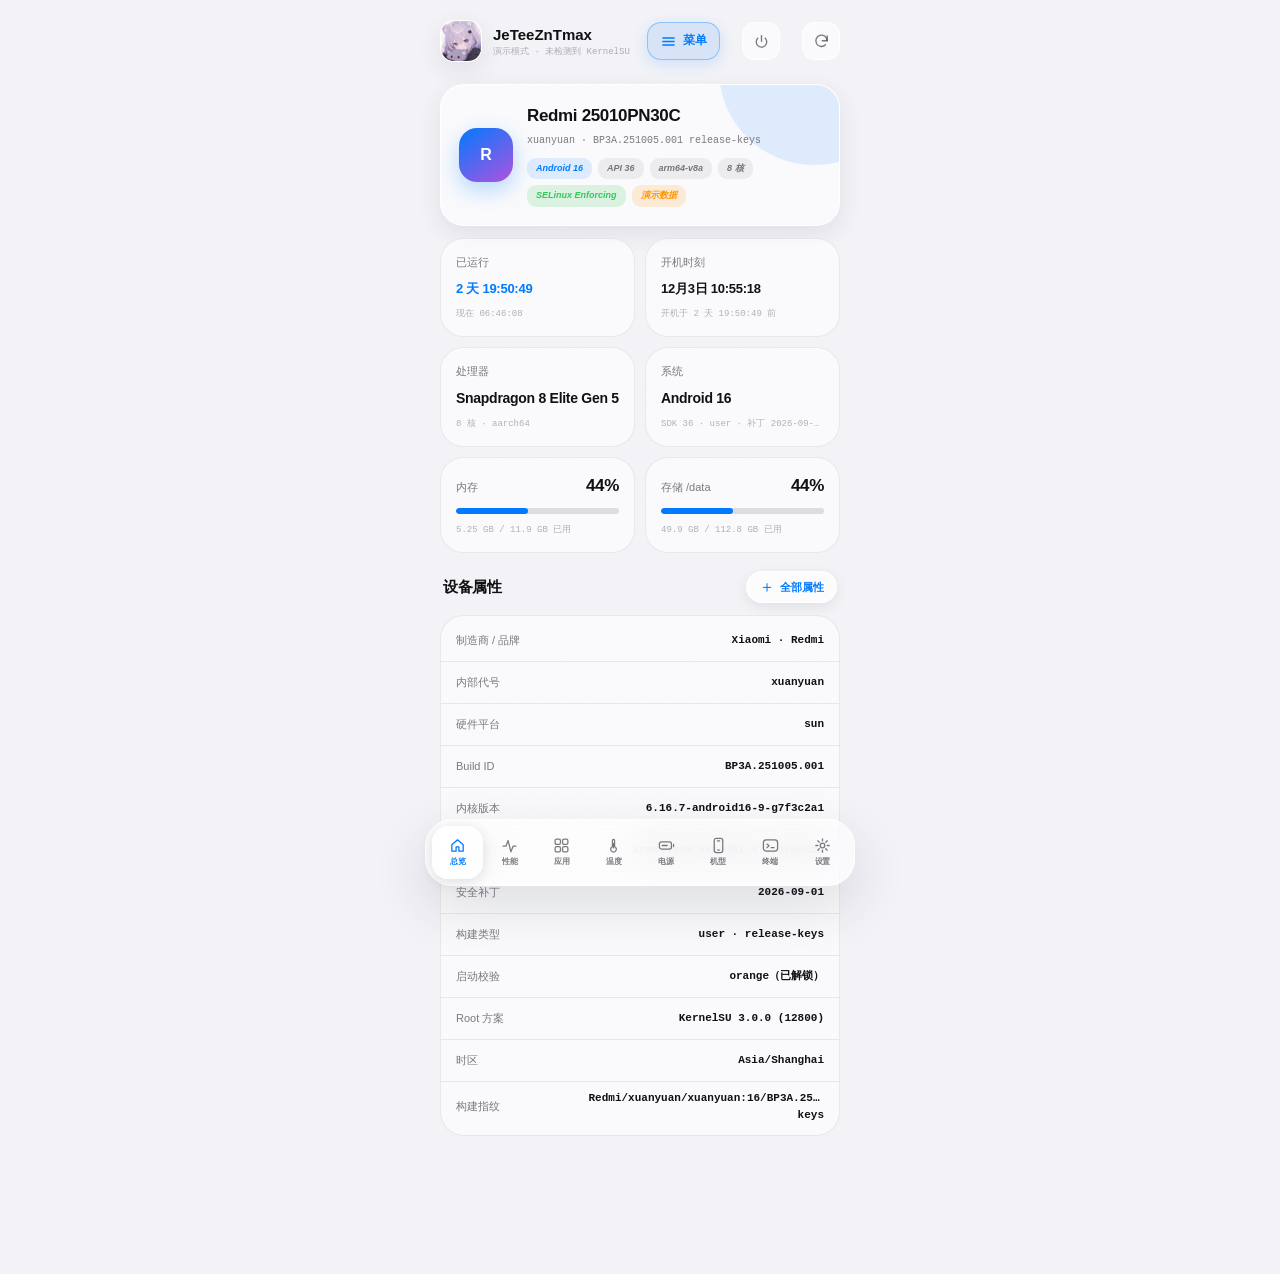
==== commit 42e9535d: "v3.4.31：电池页加双电芯开关（电流/容量×2，功耗也跟着对；设置存 batt.conf，HUD 功耗同步）" ====
--- a/webroot/index.html
+++ b/webroot/index.html
@@ -977,6 +977,7 @@
   'echo batt_design="$(cat /sys/class/power_supply/battery/charge_full_design 2>/dev/null)"',
   'echo batt_cycles="$(cat /sys/class/power_supply/battery/cycle_count 2>/dev/null)"',
   'echo batt_present="$(cat /sys/class/power_supply/battery/present 2>/dev/null)"',
+  'echo batt_dual="$(cut -d= -f2 /data/adb/ksu_toolbox/batt.conf 2>/dev/null | head -n1)"',
   'echo bms_current="$(cat /sys/class/power_supply/bms/current_now 2>/dev/null)"',
   'echo bms_voltage="$(cat /sys/class/power_supply/bms/voltage_now 2>/dev/null)"',
   'echo usb_online="$(cat /sys/class/power_supply/usb/online 2>/dev/null)"',
@@ -1615,7 +1616,7 @@
         <path class="line" id="sparkPwLine" d="" style="stroke:var(--orange)"></path>
       </svg>
     </section>
-    <div class="section-head"><h2>电池详情</h2><span class="hint" id="pwHint">--</span></div>
+    <div class="section-head"><h2>电池详情</h2><span class="hint" id="pwHint">--</span><button class="chip-btn" id="pwDual" data-batt="dual">双电芯：关</button></div>
     <section class="card row-list" id="pwRows"></section>
     <div class="section-head"><h2>充电接口</h2></div>
     <section class="card row-list" id="chgRows"></section>
@@ -1659,13 +1660,21 @@
   if(!m || state.tab !== "power") return;
   const cap = num(pick(m, ["batt_capacity"]));
   const status = pick(m, ["batt_status"]);
-  const curUA = battCurrentUA(pick(m, ["batt_current", "bms_current"]));
+  // 双电芯：内核报的 current_now / charge_* 都是【单芯值】→ 显示时 ×2
+  const dual = pick(m, ["batt_dual"]) === "1";
+  state.battDual = dual ? "1" : "0";
+  const mul = dual ? 2 : 1;
+  let curUA = battCurrentUA(pick(m, ["batt_current", "bms_current"]));
+  if(dual && curUA !== null) curUA = curUA * 2;
   const volUV = battVoltageUV(pick(m, ["batt_voltage", "bms_voltage"]));
   const watts = (curUA !== null && volUV !== null) ? Math.abs(curUA) / 1e6 * (volUV / 1e6) : null;
   const discharging = /discharg|not charg/i.test(status);
   const charging = !discharging && /charg|full/i.test(status);
-  const counter = num(pick(m, ["batt_counter"])), full = num(pick(m, ["batt_full"])), design = num(pick(m, ["batt_design"]));
-  const health = full && design ? (full / design * 100) : null;
+  const counter0 = num(pick(m, ["batt_counter"])), full0 = num(pick(m, ["batt_full"])), design0 = num(pick(m, ["batt_design"]));
+  const health = full0 && design0 ? (full0 / design0 * 100) : null;   // 比值，不受 ×2 影响
+  const counter = counter0 ? counter0 * mul : null;
+  const full = full0 ? full0 * mul : null;
+  const design = design0 ? design0 * mul : null;
   const fullMah = full ? full / 1000 : (design ? design / 1000 : 0);
 
   setTxt("pwMark", charging ? "⚡" : discharging ? "↓" : "•");
@@ -1700,7 +1709,13 @@
   const avg = h.length ? h.reduce((a,b)=>a+b,0)/h.length : 0;
   setTxt("sparkPwInfo", h.length ? `峰值 ${Math.max.apply(null, h).toFixed(2)}W · 均值 ${avg.toFixed(2)}W · ${h.length} 点` : "采样中…");
 
-  setTxt("pwHint", health ? "健康度约 " + health.toFixed(1) + "%" : "实时采样");
+  setTxt("pwHint", (health ? "健康度约 " + health.toFixed(1) + "%" : "实时采样") + (dual ? " · 双电芯已×2" : ""));
+  const db = $("pwDual");
+  if(db){
+    db.textContent = dual ? "双电芯：开" : "双电芯：关";
+    db.style.background = dual ? "var(--blue-soft)" : "";
+    db.style.color = dual ? "var(--blue)" : "";
+  }
   $("pwRows").innerHTML = [
     ["状态", status || "--"],
     ["电量", cap === null ? "--" : cap + " %"],
@@ -4799,6 +4814,16 @@
     + " · 循环节点 " + (st.cycle_path || "—");
 }
 document.addEventListener("click", async function(ev){
+  const bt = ev.target.closest("[data-batt]");
+  if(bt){
+    const next = (state.battDual === "1") ? "0" : "1";
+    busy(true, "切换中…");
+    try{ await sh("mkdir -p /data/adb/ksu_toolbox; printf 'dual=" + next + "\\n' > /data/adb/ksu_toolbox/batt.conf; echo ok", 15000); }catch(e){}
+    busy(false);
+    toast(next === "1" ? "已按双电芯显示（电流 / 容量 ×2）" : "已按单电芯显示");
+    try{ await refresh(); }catch(e){}   // 全局轮询入口
+    return;
+  }
   // 先处理按钮（委托：元素由 thPaint 重建也不会丢绑定）
   const btn = ev.target.closest("[data-thact]");
   if(btn){
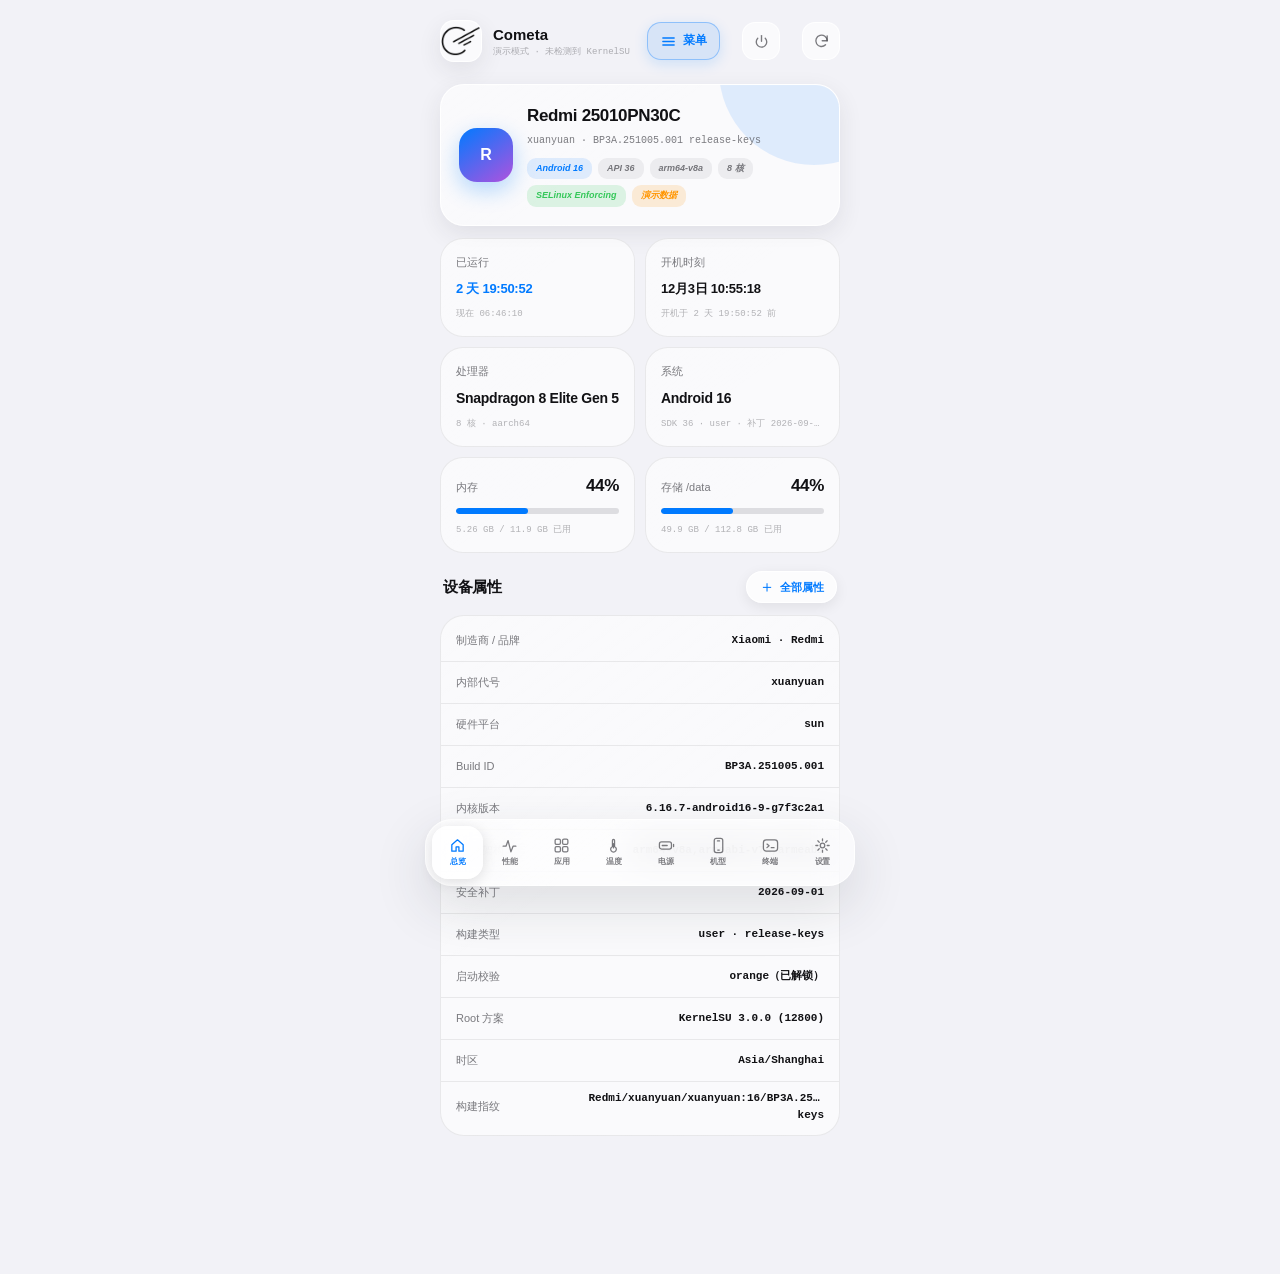
==== commit e5eae306: "Cometa v3.5.5：改名+新图标；充电控制收敛为只保留充电保护 - 模块/App 更名为 Cometa，全新图标（App/自适应/模块/顶栏） - 充电部分只保留「充电保护（到点停充）」，移除" ====
--- a/webroot/index.html
+++ b/webroot/index.html
@@ -319,8 +319,8 @@
 <div class="app-shell">
   <header class="masthead">
     <div class="brand">
-      <div class="brand-mark"><img alt="JeTeeZnTmax" src="[data-uri]"></div>
-      <div class="brand-copy"><strong id="modName">JeTeeZnTmax</strong><small id="modVer">SYSTEM TOOLBOX</small></div>
+      <div class="brand-mark"><img alt="Cometa" src="[data-uri]" id="brandMark"></div>
+      <div class="brand-copy"><strong id="modName">Cometa</strong><small id="modVer">SYSTEM TOOLBOX</small></div>
     </div>
     <button class="icon-btn wide" id="menuBtn" aria-label="菜单">
       <svg viewBox="0 0 24 24"><path d="M4 7h16M4 12h16M4 17h16"/></svg><span>菜单</span>
@@ -1358,7 +1358,7 @@
       <div class="tagrow" id="gaHudItems"></div>
       <label style="margin-top:6px">最上面那行标题（<code>%s</code> = 启用/停用）</label>
       <div class="tagrow">
-        <input class="modern-input" id="gaTitle" placeholder="KSU工具箱-游戏加速：%s" autocomplete="off" spellcheck="false">
+        <input class="modern-input" id="gaTitle" placeholder="Cometa-游戏加速：%s" autocomplete="off" spellcheck="false">
         <button class="chip-btn" id="gaTitleSave">保存</button>
       </div>
       <label style="margin-top:10px">悬浮窗字号（提示列表和音量键菜单都跟着变）</label>
@@ -1621,7 +1621,7 @@
     <div class="section-head"><h2>充电接口</h2></div>
     <section class="card row-list" id="chgRows"></section>
 
-    <div class="section-head"><h2>充电控制</h2><span class="hint" id="chgCapHint">读取中…</span></div>
+    <div class="section-head"><h2>充电保护</h2><span class="hint" id="chgCapHint">读取中…</span></div>
     <section class="card file-card">
       <div class="row-list" id="chgStatus"></div>
       <label style="margin-top:8px">充电上限 —— 到点自动停充</label>
@@ -1630,21 +1630,15 @@
         <span id="chgLimitVal" style="color:var(--blue);font:600 12px var(--mono);width:42px;text-align:right">80%</span>
       </div>
       <div class="tagrow">
-        <button class="chip-btn" id="chgLimitSet">设为上限</button>
-        <button class="chip-btn" id="chgLimitOff">关闭上限</button>
+        <button class="chip-btn" id="chgLimitSet">开启保护</button>
+        <input class="modern-input" id="chgRecover" placeholder="恢复%" inputmode="numeric" style="width:74px">
+        <button class="chip-btn" id="chgLimitOff">关闭保护</button>
       </div>
       <div class="tagrow">
         <button class="chip-btn" id="chgSuspend">停充</button>
         <button class="chip-btn" id="chgResume">恢复充电</button>
-        <button class="chip-btn" id="chgSlowToggle">慢充 开/关</button>
       </div>
-      <label style="margin-top:8px">充电功率上限（mW，留空=默认）</label>
-      <div class="file-row">
-        <input class="modern-input" id="chgPower" placeholder="例如 30000" inputmode="numeric" autocomplete="off">
-        <button class="action-btn primary" id="chgPowerSet">设置</button>
-      </div>
-    </section>
-  </div>`;
+      </div>`;
 }
 function battCurrentUA(raw){
   const v = num(raw);
@@ -1687,7 +1681,9 @@
   if(pick(m, ["ac_online"]) === "1") chips.push('<i class="chip blue">AC 已连接</i>');
   if(pick(m, ["wl_online"]) === "1") chips.push('<i class="chip blue">无线充电</i>');
   if(pick(m, ["dc_online"]) === "1") chips.push('<i class="chip blue">DC 已连接</i>');
-  const icl = num(pick(m, ["usb_icl", "usb_input_current"])), vmax = battVoltageUV(pick(m, ["usb_vmax"]));
+  const icl = num(pick(m, ["usb_icl", "usb_input_current"]));
+  const vmax = battVoltageUV(pick(m, ["usb_vmax"]));
+  // 限流滑条的初始化已挪到 chgStatus（用写入用的那个节点，免得跳回旧值）
   if(icl && vmax) chips.push(`<i class="chip">上限 ${(icl/1e6 * vmax/1e6).toFixed(1)} W</i>`);
   $("pwChips").innerHTML = chips.join("");
 
@@ -3811,7 +3807,7 @@
     <div class="section-head" style="margin-top:2px"><h2>关于作者</h2></div>
     <section class="card" style="padding:14px 16px">
       <div style="display:flex;align-items:center;gap:12px">
-        <img src="assets/avatar.png" alt="" onerror="this.style.display='none'"
+        <img src="assets/me.png" alt="" onerror="this.style.display='none'"
              style="width:52px;height:52px;border-radius:50%;object-fit:cover;border:1px solid var(--border);flex:none">
         <div style="min-width:0">
           <strong style="display:block;font-size:14px">JeTeeZnTmax</strong>
@@ -5164,7 +5160,7 @@
 function gaTitlePaint(){
   const p = gaState(), el = $("gaTitle");
   if(el){
-    el.placeholder = "KSU工具箱-游戏加速：%s";
+    el.placeholder = "Cometa-游戏加速：%s";
     if(document.activeElement !== el) el.value = p.cfg.hud_title || "";
   }
   const b = $("gaTitleSave");
@@ -5461,21 +5457,44 @@
   const cur = Math.abs(num(kv.curr, 0)) / 1000;
   const watt = volt * cur / 1000;
   const temp = num(kv.temp, 0) / 10;
-  const susp = kv.mmi === "0";
+  // 状态：直接报 battery/status 的真话。
+  // 以前拿 mmi_charging_enable 猜 ✗ —— 有些机型那个节点语义不对/不更新，
+  // 结果明明在 34W 充电却一直显示"已停充" ✗
+  const ST_CN = { charging:"充电中", discharging:"放电中", full:"已充满",
+                  "not charging":"未充电（可能被限制）" };
+  const statRaw = String(kv.stat || "").trim();
+  const statCn = ST_CN[statRaw.toLowerCase()] || statRaw || "--";
   const up = String(kv.limit || "").split(",");
   const limOn = up.length >= 5 && up[2] === "1";
   const limVal = up.length >= 5 ? up[3] : "--";
+  // 以【我们自己的配置】为准（节点那套很多机型不生效 ✗，看它反而误导）
+  const wantLim = parseInt(kv.want_stop || "0", 10) || 0;      // 停充阈值
+  const wantIcl = parseInt(kv.want_speed || "0", 10) || 0;     // 调速值（µA）
+  const watching = kv.guard === "1";                            // 守护在不在跑
+  const myCtx = kv.ctx || "";
+  // 上限滑条跟着真实节点走（不然界面和实际不一致）
+  { const sl = $("chgLimit"), vl = $("chgLimitVal");
+    if(sl && up.length >= 5 && document.activeElement !== sl){
+      const v = Math.max(0, Math.min(100, parseInt(up[3] || "80", 10) || 80));
+      sl.value = v; if(vl) vl.textContent = v + "%";
+    } }
   st.dataset.slow = String(kv.slow || "").split(",")[0] === "1" ? "1" : "0";
   st.innerHTML =
-    '<div class="row"><span>状态</span><strong class="' + (susp ? "warn" : "ok") + '">' +
-      esc(susp ? "已停充" : (kv.stat || "--")) + '</strong></div>' +
+    '<div class="row"><span>状态</span><strong class="' + (/charg|full/i.test(statRaw) ? "ok" : "warn") + '">' +
+      esc(statCn) + '</strong></div>' +
     '<div class="row"><span>电量</span><strong>' + cap.toFixed(0) + '%</strong></div>' +
     '<div class="row"><span>功率</span><strong>' + watt.toFixed(2) + ' W（' + volt.toFixed(2) + 'V · ' + cur.toFixed(0) + 'mA）</strong></div>' +
     '<div class="row"><span>温度</span><strong>' + temp.toFixed(1) + ' ℃</strong></div>' +
-    '<div class="row"><span>充电上限</span><strong class="' + (limOn ? "ok" : "") + '">' +
-      (limOn ? ("已开 · " + esc(limVal) + "%") : "未开") + '</strong></div>' +
+    '<div class="row"><span>充电保护</span><strong class="' + (wantLim ? "ok" : "") + '">' +
+      (wantLim
+        ? ("达 " + wantLim + "% 停 · 低 " + (kv.want_recover || 70) + "% 恢复" + (watching ? "（守护 ✓）" : "（守护没跑 ⚠）"))
+        : "未开") + '</strong></div>' +
     '<div class="row"><span>适配器</span><strong>' + esc((num(kv.apwr,0)/1000).toFixed(1)) + ' W</strong></div>';
-  if(hint) hint.textContent = "已连上 · " + (kv.icl ? ("限流 " + (num(kv.icl,0)/1000).toFixed(0) + "mA") : "—");
+  const iclShow = state.iclIntent || wantIcl || num(kv.icl, 0);
+  if(hint) hint.textContent = (myCtx ? ("[" + myCtx.split(":")[2] + "] ") : "") + "已连上 · " +
+    (iclShow ? ("目标限流 " + (iclShow/1000).toFixed(0) + "mA" +
+                (num(kv.icl,0) && Math.abs(num(kv.icl,0) - iclShow) > 1000 ? "（节点 " + (num(kv.icl,0)/1000).toFixed(0) + "mA ✗）" : "")) : "未设限流") +
+    (watching ? " · 监控中 ✓" : "");
 }
 async function chgAct(label, args, done){
   busy(true, label);
@@ -5982,19 +6001,14 @@
     else if(id === "monSave") monSaveCfg();
     else if(id === "monResetCfg") monResetCfg();
     else if(id === "updCheck") checkUpdate();
-    else if(id === "chgLimitSet") chgAct("设置充电上限", "limit " + (($("chgLimit")||{}).value || 80), "上限已设");
-    else if(id === "chgLimitOff") chgAct("关闭充电上限", "limit 0", "上限已关");
+    else if(id === "chgLimitSet"){
+      const v = (($("chgLimit")||{}).value || 90);
+      const r = (($("chgRecover")||{}).value || "").trim();
+      chgAct("开启充电保护", "protect " + v + (r ? " " + r : ""), "保护已开：" + v + "% 停" + (r ? "、" + r + "% 恢复" : ""));
+    }
+    else if(id === "chgLimitOff") chgAct("关闭充电保护", "protect off", "保护已关");
     else if(id === "chgSuspend") chgAct("停充", "suspend 1", "已发送停充");
     else if(id === "chgResume") chgAct("恢复充电", "suspend 0", "已恢复充电");
-    else if(id === "chgSlowToggle"){
-      const s = ($("chgStatus") || {}).dataset || {};
-      chgAct("切换慢充", "slow " + (s.slow === "1" ? "0" : "1"), "慢充已切换");
-    }
-    else if(id === "chgPowerSet"){
-      const v = (($("chgPower")||{}).value || "").trim();
-      if(!/^\d+$/.test(v)){ toast("填个数字（mW），比如 30000"); return; }
-      chgAct("设置功率上限", "power " + v, "功率上限已设");
-    }
     else if(id === "monResetPos") monResetPos();
   });
   $("content").addEventListener("click", e => {
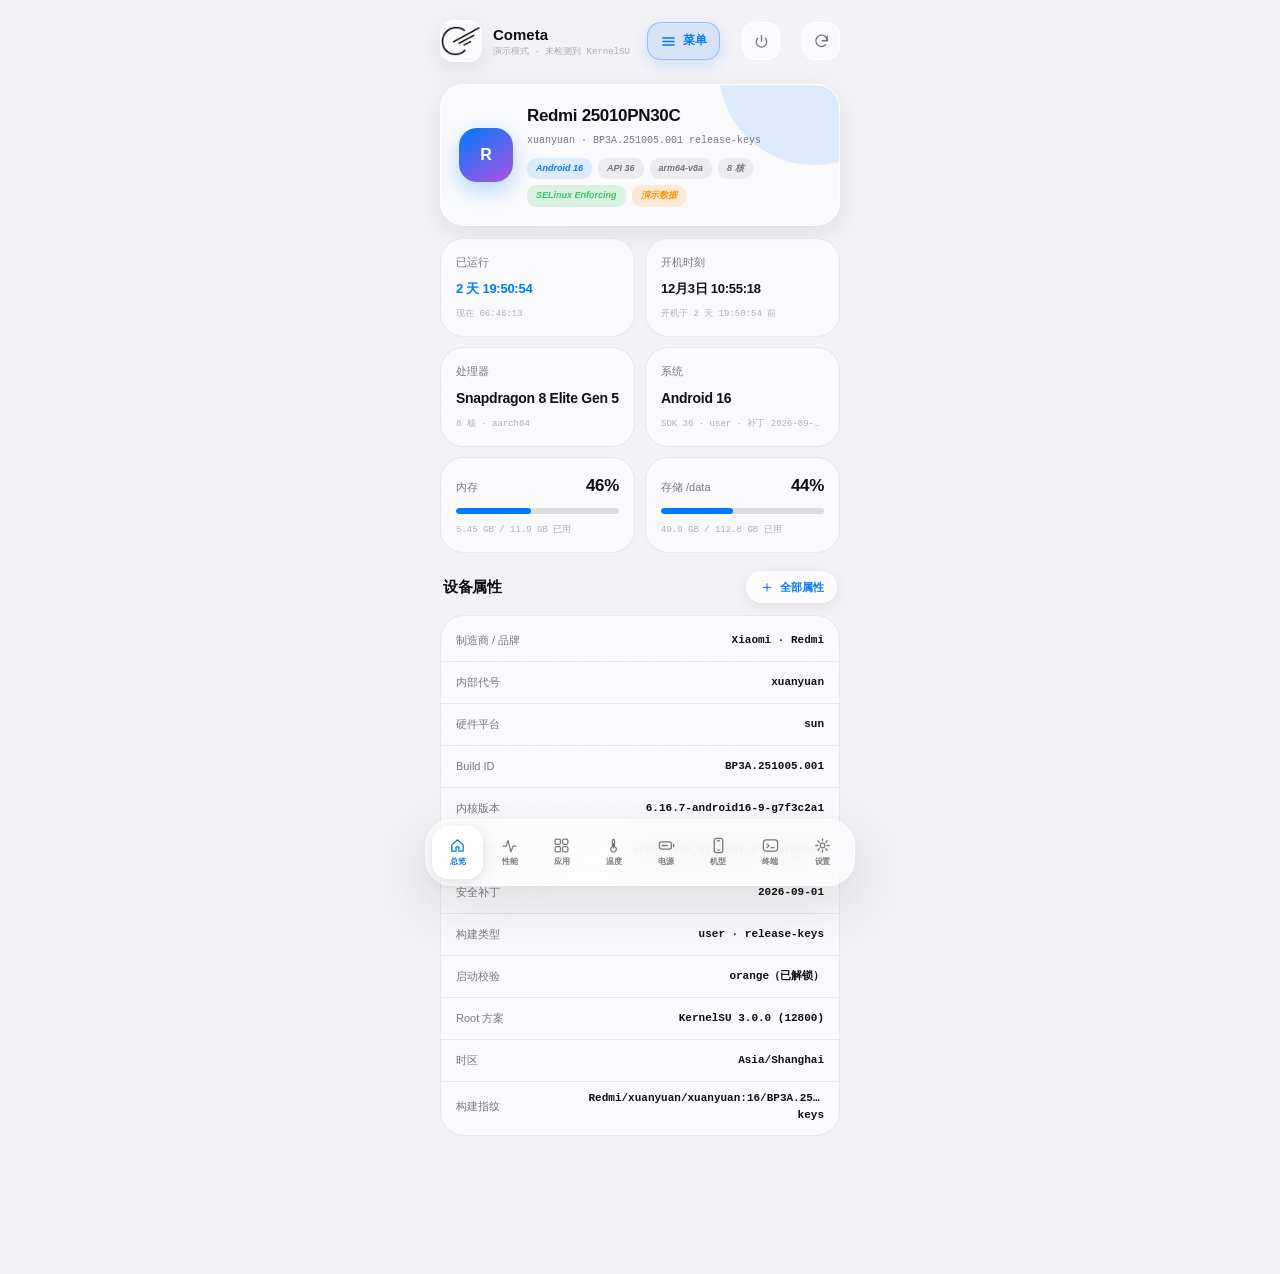
==== commit 0d9d9647: "Cometa v3.5.6 v3.5.6 — 修复（2026-10-05）" ====
--- a/webroot/index.html
+++ b/webroot/index.html
@@ -3706,7 +3706,7 @@
 const DIAG_CMD = [
   'echo "C|root 权限|$(if [ \"$(id -u)\" = \"0\" ]; then echo ok; else echo no; fi)|uid=$(id -u)"',
   'echo "C|ksud|$(if command -v ksud >/dev/null 2>&1; then echo ok; else echo warn; fi)|$(command -v ksud 2>/dev/null || echo 未找到)"',
-  'echo "C|busybox|$(if [ -x /data/adb/ksu/bin/busybox ]; then echo ok; else echo warn; fi)|/data/adb/ksu/bin/busybox"',
+  'echo "C|busybox|$(for b in /data/adb/ksu/bin/busybox /data/adb/ksud/bin/busybox /data/adb/magisk/busybox /data/adb/ap/bin/busybox /system/bin/busybox /system/xbin/busybox /debug_ramdisk/busybox; do [ -x $b ] && { echo ok; exit 0; }; done; b=$(command -v busybox 2>/dev/null); [ -n \"$b\" ] && { echo ok; exit 0; }; echo warn)|$(for b in /data/adb/ksu/bin/busybox /data/adb/ksud/bin/busybox /data/adb/magisk/busybox /data/adb/ap/bin/busybox /system/bin/busybox /system/xbin/busybox /debug_ramdisk/busybox; do [ -x $b ] && { echo $b; exit 0; }; done; command -v busybox 2>/dev/null || echo 未找到)"',
   'echo "C|模块目录|$(if [ -d /data/adb/modules/ksu_toolbox ]; then echo ok; else echo no; fi)|/data/adb/modules/ksu_toolbox"',
   'echo "C|WebUI 入口|$(if [ -f /data/adb/modules/ksu_toolbox/webroot/index.html ]; then echo ok; else echo no; fi)|index.html"',
   'echo "C|DF 原生库|$(if [ -f /data/adb/modules/ksu_toolbox/zygisk/arm64-v8a.so ]; then echo ok; else echo no; fi)|zygisk/arm64-v8a.so"',
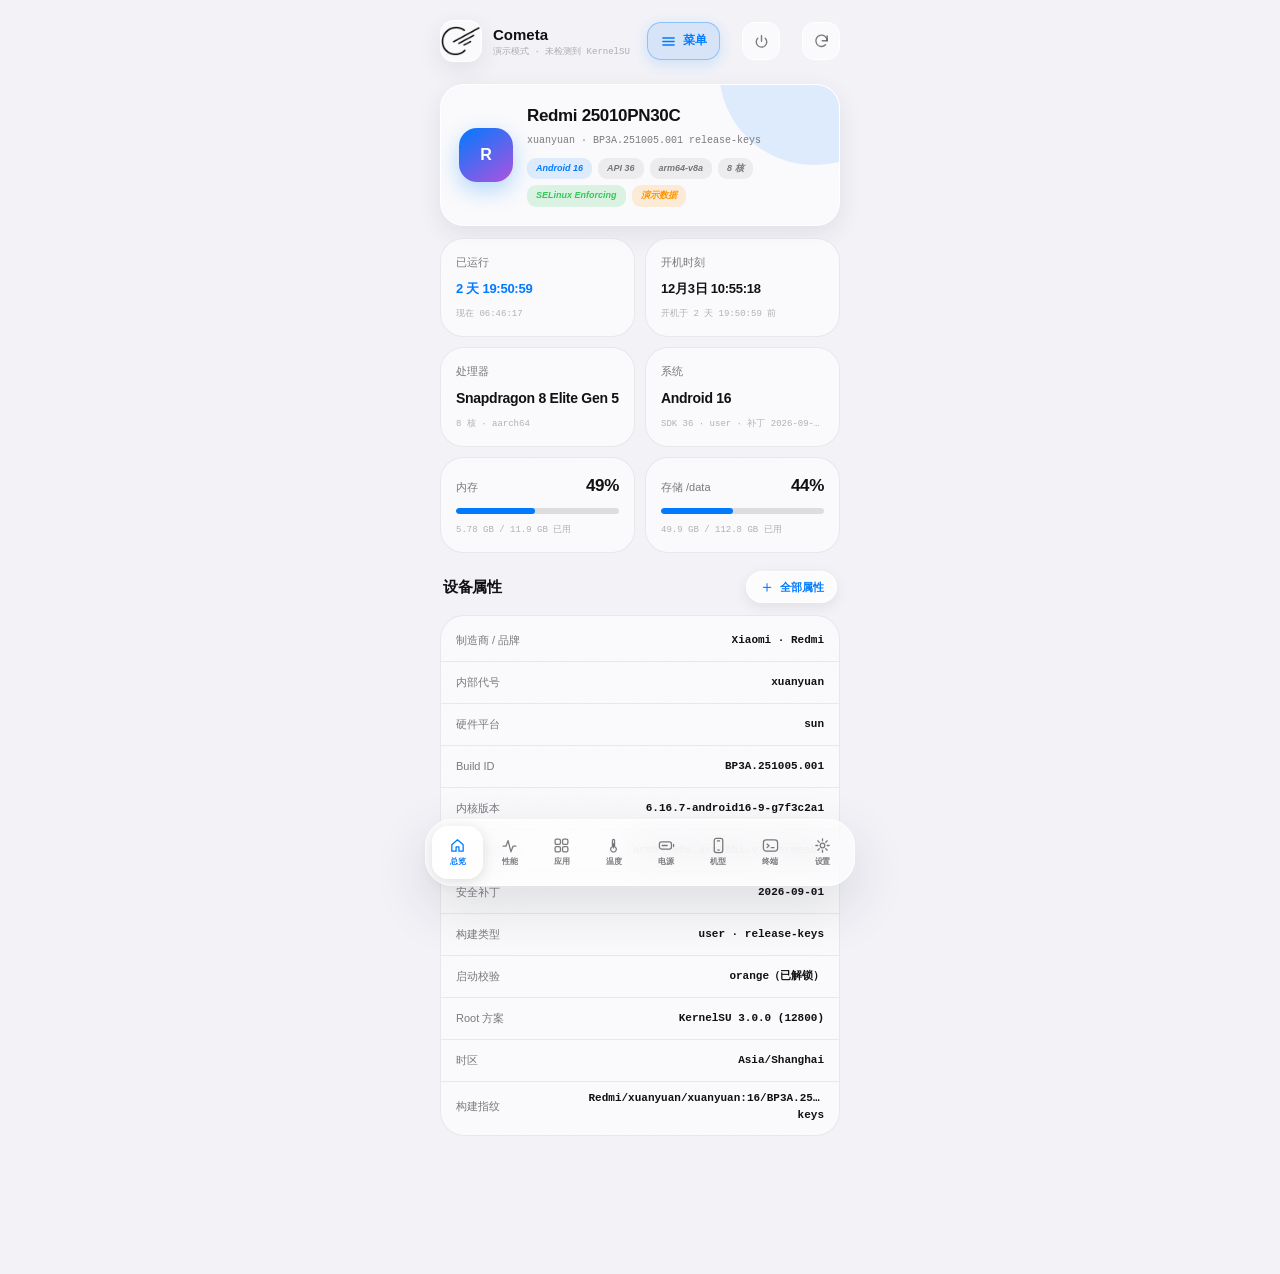
==== commit 9e4180d4: "Cometa v3.5.6 v3.5.6 — 修复（2026-10-05） - **修复「本地 HTTP 服务」找不到模块目录**：目录探测脚本名写的是 `bin/eg.sh`（Extreme GT " ====
--- a/webroot/index.html
+++ b/webroot/index.html
@@ -5,7 +5,7 @@
 <meta name="viewport" content="width=device-width,initial-scale=1,maximum-scale=1,user-scalable=no,viewport-fit=cover">
 <meta name="theme-color" content="#07070a" media="(prefers-color-scheme:dark)">
 <meta name="theme-color" content="#f2f2f7" media="(prefers-color-scheme:light)">
-<title>JeTeeZnTmax</title>
+<title>Cometa</title>
 <link rel="icon" href="[data-uri]">
 <style>
 :root,:root[data-theme="dark"]{
@@ -3241,8 +3241,8 @@
   `o=""; c=""; for d in /sys/devices/system/cpu/cpu*/cpufreq; do v=""; m=""; IFS= read -r v 2>/dev/null < "$d/scaling_max_freq"; IFS= read -r m 2>/dev/null < "$d/cpuinfo_max_freq"; [ -n "$v" ] && o="$o$v "; [ -n "$m" ] && c="$c$m "; done; echo "cpu_max=$o"; echo "cpu_ceiling=$c"`,
   `v=""; for f in /sys/class/kgsl/kgsl-3d0/max_gpuclk /sys/class/devfreq/gpufreq/max_freq; do if [ -z "$v" ] && [ -f "$f" ]; then IFS= read -r v 2>/dev/null < "$f"; fi; done; echo "gpu_max=$v"`,
   `o=""; for k in input_current_limit constant_charge_current_max charge_control_limit restrict_chg restrict_cur charging_enabled; do [ -e /sys/class/power_supply/battery/$k ] && o="$o$k;"; done; [ -e /sys/class/power_supply/usb/current_max ] && o="\${o}usb_current_max;"; echo "chg_nodes=$o"`,
-  `E=""; for f in /data/adb/modules/*/bin/eg.sh /data/adb/modules_update/*/bin/eg.sh; do [ -f "$f" ] && { E="\${f%/bin/eg.sh}"; break; }; done; echo "eg_dir=$E"`,
-  `S=""; [ -n "$E" ] && S="$(sh "$E/bin/eg.sh" status 2>/dev/null | tr "\\n" ";")"; echo "eg_status=$S"`,
+  `E=""; for f in /data/adb/modules/*/bin/webui-server.sh /data/adb/modules_update/*/bin/webui-server.sh; do [ -f "$f" ] && { E="\${f%/bin/webui-server.sh}"; break; }; done; echo "eg_dir=$E"`,
+  `S=""; [ -n "$E" ] && S="$(sh "$E/bin/webui-server.sh" status 2>/dev/null | tr "\\n" ";")"; echo "eg_status=$S"`,
   `W=""; [ -n "$E" ] && W="$(sh "$E/bin/webui-server.sh" status 2>/dev/null | tr "\\n" ";")"; echo "web_status=$W"`
 ];
 const THERM_DYN = [
@@ -3557,8 +3557,8 @@
 }
 async function egRun(mode, okMsg){
   const t = thermalState();
-  if(!t.egDir){ toast("找不到 bin/eg.sh"); return null; }
-  const r = await sh("sh " + shq(t.egDir + "/bin/eg.sh") + " " + mode + " 2>&1", 60000);
+  toast("写热区功能已移除 ✗（写热区会导致热控崩溃 / 重启循环）"); return null;
+  toast("写热区功能已移除 ✗（写热区会导致热控崩溃 / 重启循环，只保留只读）"); return null;
   const kv = parseKV(r.stdout);
   if(okMsg) toast(okMsg);
   else if(mode === "apply"){
@@ -3585,7 +3585,7 @@
       toast("配置写入失败，已撤销");
       return;
     }
-    if(!t.egDir){ toast("找不到 bin/eg.sh"); return; }
+    toast("写热区功能已移除 ✗（只保留只读）"); return;
     if(cfg.enabled !== "1"){
       await egRun("clear", "已关闭，温度伪装已恢复");
     }else{
@@ -3712,7 +3712,7 @@
   'echo "C|DF 原生库|$(if [ -f /data/adb/modules/ksu_toolbox/zygisk/arm64-v8a.so ]; then echo ok; else echo no; fi)|zygisk/arm64-v8a.so"',
   'echo "C|DF 配置文件|$(if [ -f /data/adb/device_faker/config/config.toml ]; then echo ok; else echo warn; fi)|/data/adb/device_faker/config/config.toml"',
   'echo "C|Zygisk 实现|$(if timeout 5 find \/data\/adb\/modules \/data\/adb\/ksu\/lib -name \"libzygisk*.so\" 2>/dev/null | grep -q .; then echo ok; else echo warn; fi)|libzygisk.so"',
-  'echo "C|EG 引擎|$(if [ -x /data/adb/modules/ksu_toolbox/bin/eg.sh ]; then echo ok; else echo no; fi)|bin/eg.sh"',
+  'echo "C|HTTP 服务脚本|$(if [ -x /data/adb/modules/ksu_toolbox/bin/webui-server.sh ]; then echo ok; else echo no; fi)|bin/webui-server.sh"',
   'echo "C|EG 配置|$(if [ -f /data/adb/ksu_toolbox/eg.txt ]; then echo ok; else echo warn; fi)|eg.txt"',
   'echo "C|EG 覆盖文件|$(echo ok)|$(timeout 5 find /data/adb/modules/ksu_toolbox -name "*.xml" -o -name "*.json" 2>/dev/null | grep -cE "/odm/|/my_product/|/system/|/vendor/|/product/") 个"',
   'echo "C|HTTP 服务|$(if [ -f /data/adb/ksu_toolbox/webui.pid ] && kill -0 \"$(cat /data/adb/ksu_toolbox/webui.pid 2>/dev/null)\" 2>/dev/null; then echo ok; else echo warn; fi)|$(cat /data/adb/ksu_toolbox/webui.pid 2>/dev/null || echo 未运行)"',
@@ -3794,7 +3794,7 @@
   box.innerHTML = html;
 }
 function openMenu(){
-  openModal("菜单", "JeTeeZnTmax",
+  openModal("菜单", "Cometa",
     '<section class="card">' +
     '<button class="df-item" data-act="go-settings"><div class="mark">⚙</div><div class="body"><strong>设置</strong><em>主题 · 单位 · 刷新速度 · 本地 HTTP 服务</em></div><div class="go">›</div></button>' +
     '<button class="df-item" data-act="go-diag"><div class="mark">✚</div><div class="body"><strong>自检与日志</strong><em>环境体检 · 操作日志 · 导出</em></div><div class="go">›</div></button>' +
@@ -3843,7 +3843,7 @@
   return `<div class="view">
     <div class="section-head"><h2>关于</h2>${backBtn()}</div>
     <section class="card row-list">
-      <div class="row"><span>模块</span><strong>${esc((mi && mi.name) || "JeTeeZnTmax")}</strong></div>
+      <div class="row"><span>模块</span><strong>${esc((mi && mi.name) || "Cometa")}</strong></div>
       <div class="row"><span>版本</span><strong>${esc((mi && mi.version) || "--")}</strong></div>
       <div class="row"><span>作者</span><strong>${esc((mi && mi.author) || "--")}</strong></div>
       <div class="row"><span>运行模式</span><strong>${bridge() ? "KernelSU WebUI" : (HTTPX.active ? "浏览器 · 只读" : "预览模式")}</strong></div>
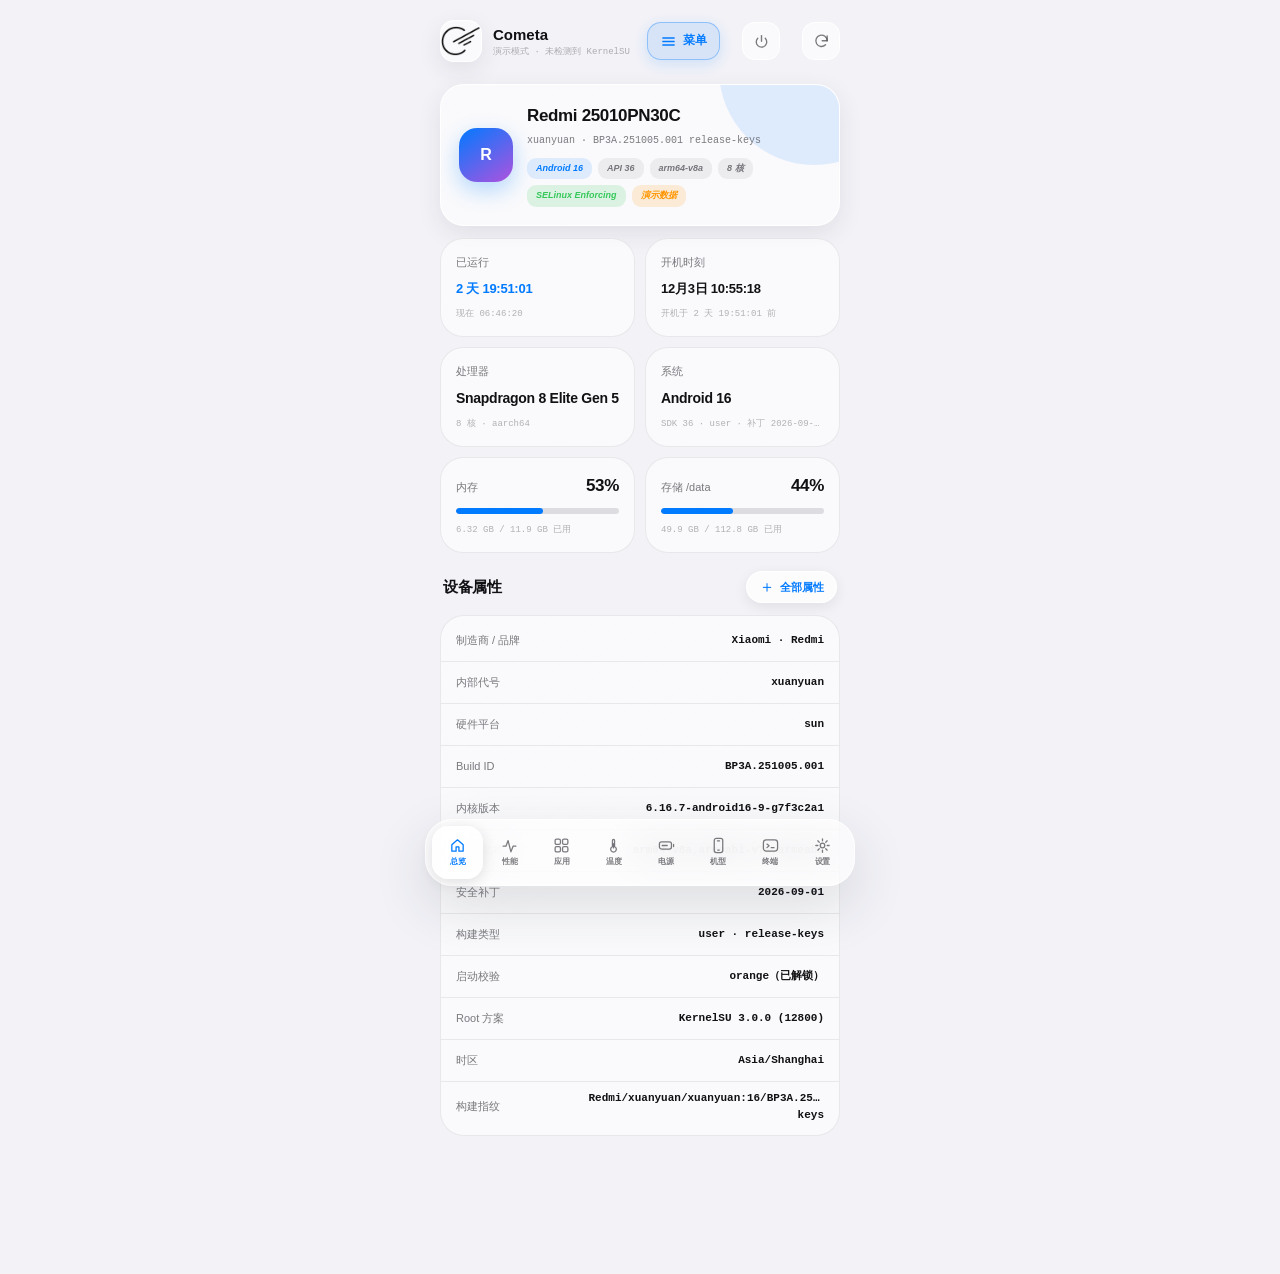
==== commit dbd93fb5: "Cometa v3.5.7 v3.5.7 — 修复 App 内打不开本地服务 + 大扫除（2026-10-05）" ====
--- a/webroot/index.html
+++ b/webroot/index.html
@@ -1897,7 +1897,7 @@
   const out = $("termOut");
   if(out && !out.dataset.ready){
     out.dataset.ready = "1";
-    termLog("sys", "KSU 系统工具箱 · root 终端已就绪");
+    termLog("sys", "Cometa · root 终端已就绪");
     termLog("sys", HAS_BRIDGE ? "已检测到 WebUI 执行接口。" : "未检测到 KernelSU 环境，命令不会真正执行。");
   }
   const input = $("termInput");
@@ -3229,9 +3229,8 @@
 /* ============================================================
  *  11. 温控
  *  ------------------------------------------------------------
- *  纯 shell 实现：温度总览 / 温控服务开关 / thermal zone 开关 /
- *  降频 / 限充电电流。温度伪装见 /温度 页（bin/therm.sh）。
- *  直接读写它的明文配置（温度伪装本体由它的原生库完成）。
+ *  纯 shell 实现：温度总览（只读）。写热区 / 降频 / 限充电电流 /
+ *  温度伪装 均已下线 ✗。温度只读见 /温度 页（bin/therm.sh）。
  * ============================================================ */
 const THERM_STATIC = [
   `o=""; for s in thermal-engine thermal-engine-hh thermal thermald mi_thermald thermal_manager thermal-hal-2-0 vendor.thermal-hal-2-0 vthermal mtk-thermal qti_thermal thermal-hal-1-0; do v="$(getprop init.svc.$s 2>/dev/null)"; [ -n "$v" ] && o="$o$s=$v;"; done; echo "svcs=$o"`,
@@ -3265,17 +3264,6 @@
 }
 function egDefaults(){
   return {enabled:"1", xml:"1", emul:"1", gpu:"1", touch:"1", horae:"1"};
-}
-const EG_ITEMS = [
-  ["xml", "XML 覆盖", "把去温控的 sys_thermal_control_config / sys_thermal_config / game_thermal_config 等 bind-mount 回原路径"],
-  ["emul", "emul_temp 白名单", "只对 8 个手工挑过的 zone 写 29.5℃（不含 CPU/GPU 核心温度）；非 OnePlus SM8650 机型改为停 oplus ORMS 服务"],
-  ["gpu", "GPU 满档", "max_pwrlevel=0，max_gpu_clk / max_clock_mhz 锁到最大"],
-  ["touch", "触摸进程 renice", "vendor-oplus-hardware-touch-V2-service / touchDaemon → -19"],
-  ["horae", "horae testmode", "dumpsys horae testmode + 往 /proc/shell-temp 写 29500"]
-];
-function egText(c){
-  return ["enabled","xml","emul","gpu","touch","horae"]
-    .map(k => k + "=" + (c[k] === undefined ? "0" : c[k])).join("\n") + "\n";
 }
 const ZONE_CLS_NAME = {cpu: "CPU", gpu: "GPU", batt: "电池", mem: "内存", other: "其他"};
 function zoneClass(type){
@@ -3480,121 +3468,6 @@
   await loadThermalDyn();
   startLoop();
 }
-async function thAct(act, k1, el){
-  const t = thermalState();
-  if(t.busy) return;
-  if(t.demo){ toast("演示模式：未执行"); return; }
-  t.busy = true;
-  busy(true, "执行中");
-  try{
-    if(act === "svc"){
-      const name = el.getAttribute("data-k1");
-      const go = el.getAttribute("data-k2") === "stop";
-      const r = await sh(go + " " + shq(name) + " 2>/dev/null; echo __OK__", 15000);
-      toast(r.stdout.indexOf("__OK__") >= 0 ? ("已" + (go ? "停止 " : "启动 ") + name) : "命令没成功");
-    }else if(act === "svc-all"){
-      const go = k1 === "stop";
-      let n = 0;
-      for(const s of Object.keys(t.svcs)){
-        if((t.svcs[s] === "running") === go){ await sh((go ? "stop " : "start ") + shq(s) + " 2>/dev/null", 8000); n++; }
-      }
-      toast((go ? "已停掉 " : "已启动 ") + n + " 个温控服务");
-    }else if(act === "zone-all"){
-      const wantOff = k1 === "off";
-      const cmd =
-        'o=""; for z in /sys/class/thermal/thermal_zone*; do ' +
-        'v=""; IFS= read -r v 2>/dev/null < "$z/mode"; [ -n "$v" ] || continue; ' +
-        'case "$v" in disabled|1) cur=off;; *) cur=on;; esac; ' +
-        'if [ "' + (wantOff ? "off" : "on") + '" = "$cur" ]; then continue; fi; ' +
-        'if [ "$cur" = "on" ]; then { echo disabled > "$z/mode" 2>/dev/null || echo 1 > "$z/mode" 2>/dev/null; } && o="$o-"; ' +
-        'else { echo enabled > "$z/mode" 2>/dev/null || echo 0 > "$z/mode" 2>/dev/null; } && o="$o+"; fi; done; echo "n=$o"';
-      const r = await sh(cmd, 30000);
-      toast((wantOff ? "已禁用 " : "已恢复 ") + (parseKV(r.stdout).n || "").length + " 个 zone");
-    }else if(act === "eg-enable"){
-      const c = Object.assign(egDefaults(), t.eg || {});
-      c.enabled = c.enabled === "1" ? "0" : "1";
-      await egWrite(c);
-    }else if(act === "eg-item"){
-      const c = Object.assign(egDefaults(), t.eg || {});
-      c[k1] = c[k1] === "1" ? "0" : "1";
-      await egWrite(c);
-    }else if(act === "eg-apply" || act === "eg-clear" || act === "eg-gone"){
-      // Extreme GT 已从模块移除（这些按钮在新版界面上已经不存在了）
-      toast("Extreme GT 已从模块移除");
-    }else if(act === "freq"){
-      const pct = clamp(parseInt(k1, 10) || 100, 10, 100);
-      const cmd =
-        'P=' + pct + '; o=""; for d in /sys/devices/system/cpu/cpu*/cpufreq; do ' +
-        'm=""; IFS= read -r m 2>/dev/null < "$d/cpuinfo_max_freq"; [ -n "$m" ] || continue; ' +
-        't=$((m * P / 100)); echo "$t" > "$d/scaling_max_freq" 2>/dev/null && o="$o+"; done; ' +
-        'g=0; for f in /sys/class/kgsl/kgsl-3d0/max_gpuclk /sys/class/devfreq/gpufreq/max_freq; do ' +
-        'if [ -f "$f" ]; then c=""; IFS= read -r c 2>/dev/null < "$f"; ' +
-        'if [ -n "$c" ]; then n=$((c * P / 100)); echo "$n" > "$f" 2>/dev/null && g=1; fi; break; fi; done; ' +
-        'echo "cpu=$o"; echo "gpu=$g"';
-      const r = await sh(cmd, 30000);
-      const kv = parseKV(r.stdout);
-      toast("CPU 上限 → " + pct + "%（" + (kv.cpu || "").length + " 核）" + (kv.gpu === "1" ? " · GPU 同改" : ""));
-    }else if(act === "chg"){
-      const v = String(k1 || "").replace(/[^0-9]/g, "");
-      if(!v) return;
-      const cmd =
-        'V=' + v + '; o=""; for k in input_current_limit constant_charge_current_max charge_control_limit; do ' +
-        '[ -f /sys/class/power_supply/battery/$k ] && echo "$V" > /sys/class/power_supply/battery/$k 2>/dev/null && o="$o$k "; done; ' +
-        '[ -f /sys/class/power_supply/usb/current_max ] && echo "$V" > /sys/class/power_supply/usb/current_max 2>/dev/null && o="\${o}usb "; ' +
-        'echo "ok=$o"';
-      const r = await sh(cmd, 15000);
-      const got = (parseKV(r.stdout).ok || "").trim();
-      toast(got ? "已限制到 " + (Number(v)/1e6).toFixed(2) + " A（" + got + "）" : "写入失败，机型可能不开放这个节点");
-    }
-  }catch(e){
-    toast("执行失败：" + ((e && e.message) || e));
-  }finally{
-    busy(false);
-    t.busy = false;
-  }
-  await loadThermal();
-  await loadThermalDyn();
-}
-async function egRun(mode, okMsg){
-  const t = thermalState();
-  toast("写热区功能已移除 ✗（写热区会导致热控崩溃 / 重启循环）"); return null;
-  toast("写热区功能已移除 ✗（写热区会导致热控崩溃 / 重启循环，只保留只读）"); return null;
-  const kv = parseKV(r.stdout);
-  if(okMsg) toast(okMsg);
-  else if(mode === "apply"){
-    const bits = [];
-    if(kv.xml_mounted) bits.push("挂载 " + kv.xml_mounted + " 个");
-    if(kv.emul_written) bits.push("emul " + kv.emul_written + " 个");
-    if(kv.orms) bits.push("ORMS 已停");
-    if(kv.horae) bits.push("horae ok");
-    toast(bits.length ? "已应用：" + bits.join(" · ") : "已应用");
-  }else if(mode === "eg-gone" || mode === "clear") toast("Extreme GT 已从模块移除");
-  else toast("已执行");
-  return kv;
-}
-async function egWrite(cfg){
-  const t = thermalState();
-  const prev = t.eg;
-  t.eg = cfg;
-  if(t.demo){ renderThermal(); toast("演示模式：未写入"); return; }
-  busy(true, "写入 EG 配置");
-  try{
-    const ok = await dfWriteFile("/data/adb/ksu_toolbox/eg.txt", egText(cfg));
-    if(!ok){
-      t.eg = prev; renderThermal();
-      toast("配置写入失败，已撤销");
-      return;
-    }
-    toast("写热区功能已移除 ✗（只保留只读）"); return;
-    if(cfg.enabled !== "1"){
-      await egRun("clear", "已关闭，温度伪装已恢复");
-    }else{
-      await egRun("apply");
-    }
-  }finally{ busy(false); }
-  await loadThermal();
-}
-
 /* ============================================================
  *  11.5 设置 / 自检与日志
  * ============================================================ */
@@ -3766,7 +3639,7 @@
   logs.push(opLog().slice(-60).join("\n") || "(空)");
   if(eg.egLog){
     logs.push("");
-    logs.push("=== 温度伪装日志（therm.sh）===");
+    logs.push("=== 温度日志（therm.sh）===");
     logs.push(eg.egLog.replace(/\|/g, "\n"));
   }
   logs.push("");
@@ -3811,7 +3684,7 @@
              style="width:52px;height:52px;border-radius:50%;object-fit:cover;border:1px solid var(--border);flex:none">
         <div style="min-width:0">
           <strong style="display:block;font-size:14px">JeTeeZnTmax</strong>
-          <span style="display:block;color:var(--text-3);font-size:10px">Kernelsu 工具箱 作者</span>
+          <span style="display:block;color:var(--text-3);font-size:10px">Cometa 作者</span>
         </div>
       </div>
       <div class="tagrow" style="margin-top:12px">
@@ -4736,7 +4609,7 @@
 }
 
 /* ============================================================
- *  11.7c 温度伪装（后端 bin/therm.sh）
+ *  11.7c 温度只读（后端 bin/therm.sh）
  *  节点清单参考了社区同类模块（AaTempSpoof）的做法，实现是自己写的：
  *  探测式 + 写后回读 + 原值记录 + 还原
  * ============================================================ */
@@ -4805,7 +4678,6 @@
   if(s) s.textContent = "总开关 " + (st.enabled === "1" ? "开" : "关")
     + " · 保活 " + (st.keep === "1" ? "开" : "关")
     + (st.reverts && st.reverts !== "0" ? "（被改回 " + st.reverts + " 次）" : "")
-    + " · 可写热区 " + (st.emul_zones || "?")
     + " · 电池节点 " + (st.batt_path || "—")
     + " · 循环节点 " + (st.cycle_path || "—");
 }
@@ -5464,21 +5336,16 @@
                   "not charging":"未充电（可能被限制）" };
   const statRaw = String(kv.stat || "").trim();
   const statCn = ST_CN[statRaw.toLowerCase()] || statRaw || "--";
-  const up = String(kv.limit || "").split(",");
-  const limOn = up.length >= 5 && up[2] === "1";
-  const limVal = up.length >= 5 ? up[3] : "--";
   // 以【我们自己的配置】为准（节点那套很多机型不生效 ✗，看它反而误导）
   const wantLim = parseInt(kv.want_stop || "0", 10) || 0;      // 停充阈值
-  const wantIcl = parseInt(kv.want_speed || "0", 10) || 0;     // 调速值（µA）
   const watching = kv.guard === "1";                            // 守护在不在跑
   const myCtx = kv.ctx || "";
-  // 上限滑条跟着真实节点走（不然界面和实际不一致）
+  // 上限滑条跟着【我们自己的配置】走（节点那套很多机型不生效 ✗，看它反而误导）
   { const sl = $("chgLimit"), vl = $("chgLimitVal");
-    if(sl && up.length >= 5 && document.activeElement !== sl){
-      const v = Math.max(0, Math.min(100, parseInt(up[3] || "80", 10) || 80));
+    if(sl && document.activeElement !== sl){
+      const v = Math.max(0, Math.min(100, wantLim || 80));
       sl.value = v; if(vl) vl.textContent = v + "%";
     } }
-  st.dataset.slow = String(kv.slow || "").split(",")[0] === "1" ? "1" : "0";
   st.innerHTML =
     '<div class="row"><span>状态</span><strong class="' + (/charg|full/i.test(statRaw) ? "ok" : "warn") + '">' +
       esc(statCn) + '</strong></div>' +
@@ -5490,11 +5357,8 @@
         ? ("达 " + wantLim + "% 停 · 低 " + (kv.want_recover || 70) + "% 恢复" + (watching ? "（守护 ✓）" : "（守护没跑 ⚠）"))
         : "未开") + '</strong></div>' +
     '<div class="row"><span>适配器</span><strong>' + esc((num(kv.apwr,0)/1000).toFixed(1)) + ' W</strong></div>';
-  const iclShow = state.iclIntent || wantIcl || num(kv.icl, 0);
-  if(hint) hint.textContent = (myCtx ? ("[" + myCtx.split(":")[2] + "] ") : "") + "已连上 · " +
-    (iclShow ? ("目标限流 " + (iclShow/1000).toFixed(0) + "mA" +
-                (num(kv.icl,0) && Math.abs(num(kv.icl,0) - iclShow) > 1000 ? "（节点 " + (num(kv.icl,0)/1000).toFixed(0) + "mA ✗）" : "")) : "未设限流") +
-    (watching ? " · 监控中 ✓" : "");
+  if(hint) hint.textContent = (myCtx ? ("[" + myCtx.split(":")[2] + "] ") : "") + "已连上" +
+    (watching ? " · 守护运行中 ✓" : " · 守护没跑 ⚠");
 }
 async function chgAct(label, args, done){
   busy(true, label);
@@ -6103,12 +5967,6 @@
       if(a === "app-install"){ await installApp(); return; }
       if(a === "app-check"){ await checkApp(); return; }
     }
-    const th = e.target.closest("[data-thact]");
-    if(th){
-      thAct(th.getAttribute("data-thact"), th.getAttribute("data-k1"), th)
-        .catch(err => toast("执行失败：" + ((err && err.message) || err)));
-      return;
-    }
     const d = e.target.closest("[data-dfact]");
     if(d && d.getAttribute("data-dfact") === "df-native"){ location.href = "./df.html"; return; }
     if(d){
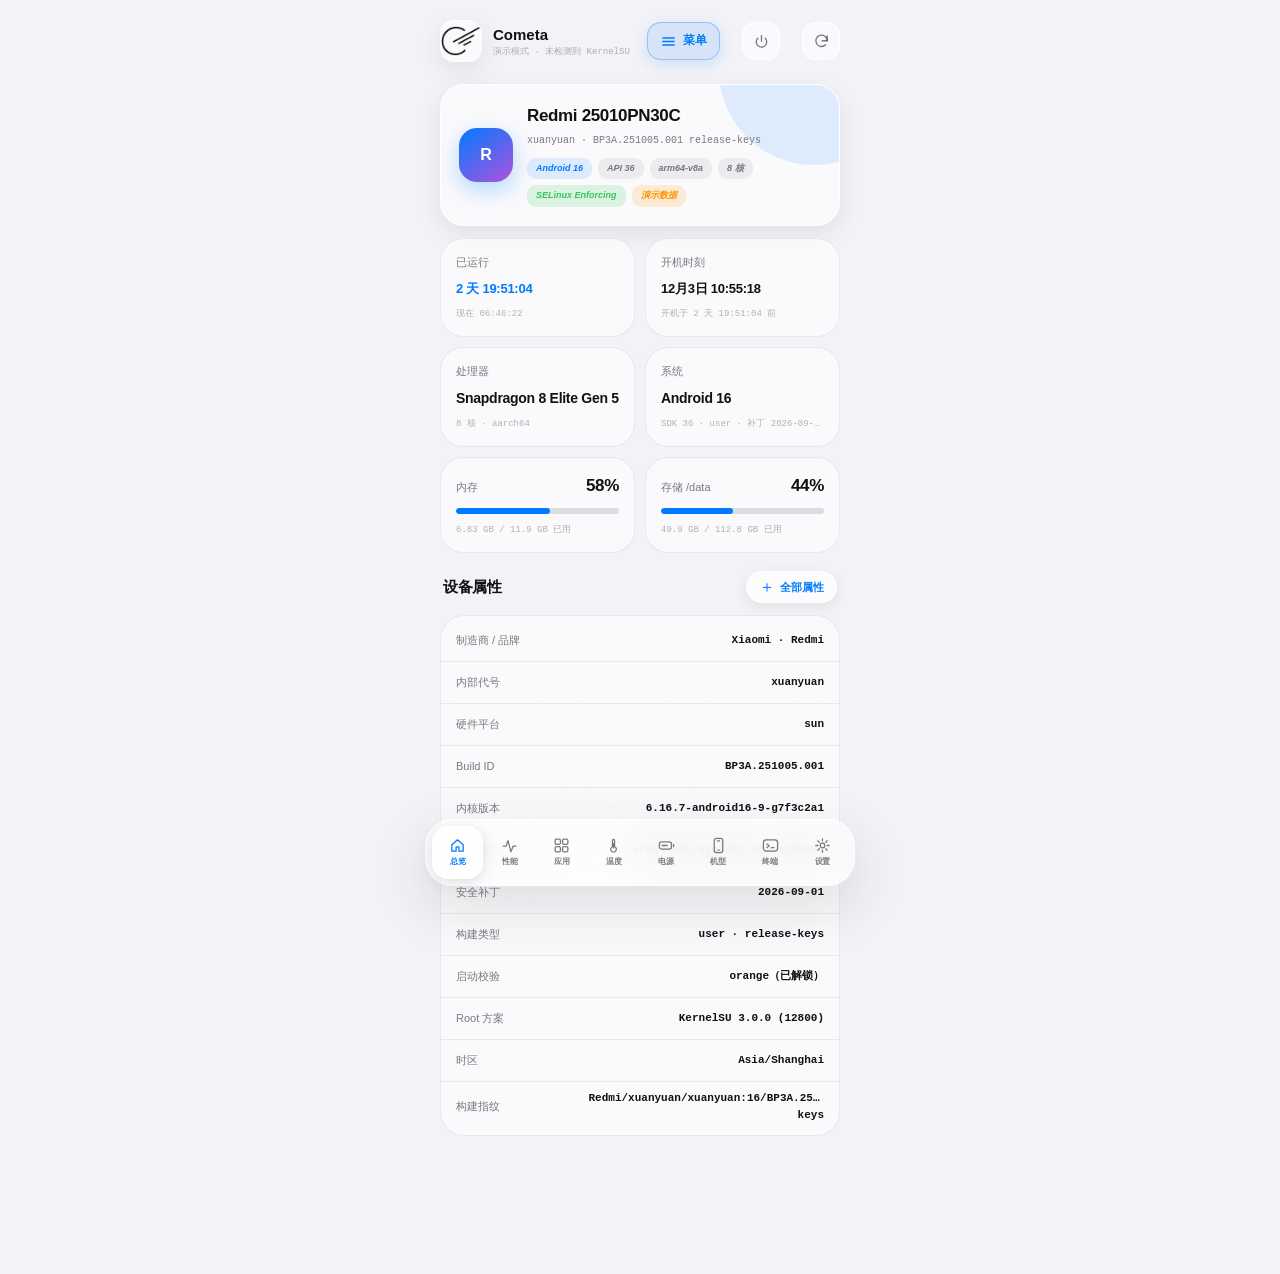
==== commit ab7a7797: "Cometa v3.5.8 v3.5.8 — 修复「本地 HTTP 服务」找不到模块目录（2026-10-05）" ====
--- a/webroot/index.html
+++ b/webroot/index.html
@@ -3731,7 +3731,21 @@
 }
 async function httpAction(act, k1){
   const T = thermalState();
-  const dir = T.egDir;
+  let dir = T.egDir;
+  if(!dir){
+    // 兜底：现查一次模块目录。命令很短 —— 不会像那个大探测一样跑到一半被超时截断。
+    const q = 'E=""; for f in /data/adb/modules/*/bin/webui-server.sh /data/adb/modules_update/*/bin/webui-server.sh /data/adb/modules/ksu_toolbox-update/bin/webui-server.sh; do [ -f "$f" ] && { E="${f%/bin/webui-server.sh}"; break; }; done; echo "eg_dir=$E"';
+    const r = await sh(q, 12000);
+    dir = String((parseKV(r.stdout) || {}).eg_dir || "").trim();
+    if(!dir){
+      const cands = ["/data/adb/modules/ksu_toolbox", "/data/adb/modules_update/ksu_toolbox"];
+      for(let i = 0; i < cands.length; i++){
+        const c = await sh('test -f "' + cands[i] + '/bin/webui-server.sh" && echo yes', 8000);
+        if(String(c.stdout || "").indexOf("yes") >= 0){ dir = cands[i]; break; }
+      }
+    }
+    if(dir) T.egDir = dir;
+  }
   if(!dir){ toast("找不到 bin/webui-server.sh"); return; }
   const S = shq(dir + "/bin/webui-server.sh");
   if(act === "http-save"){
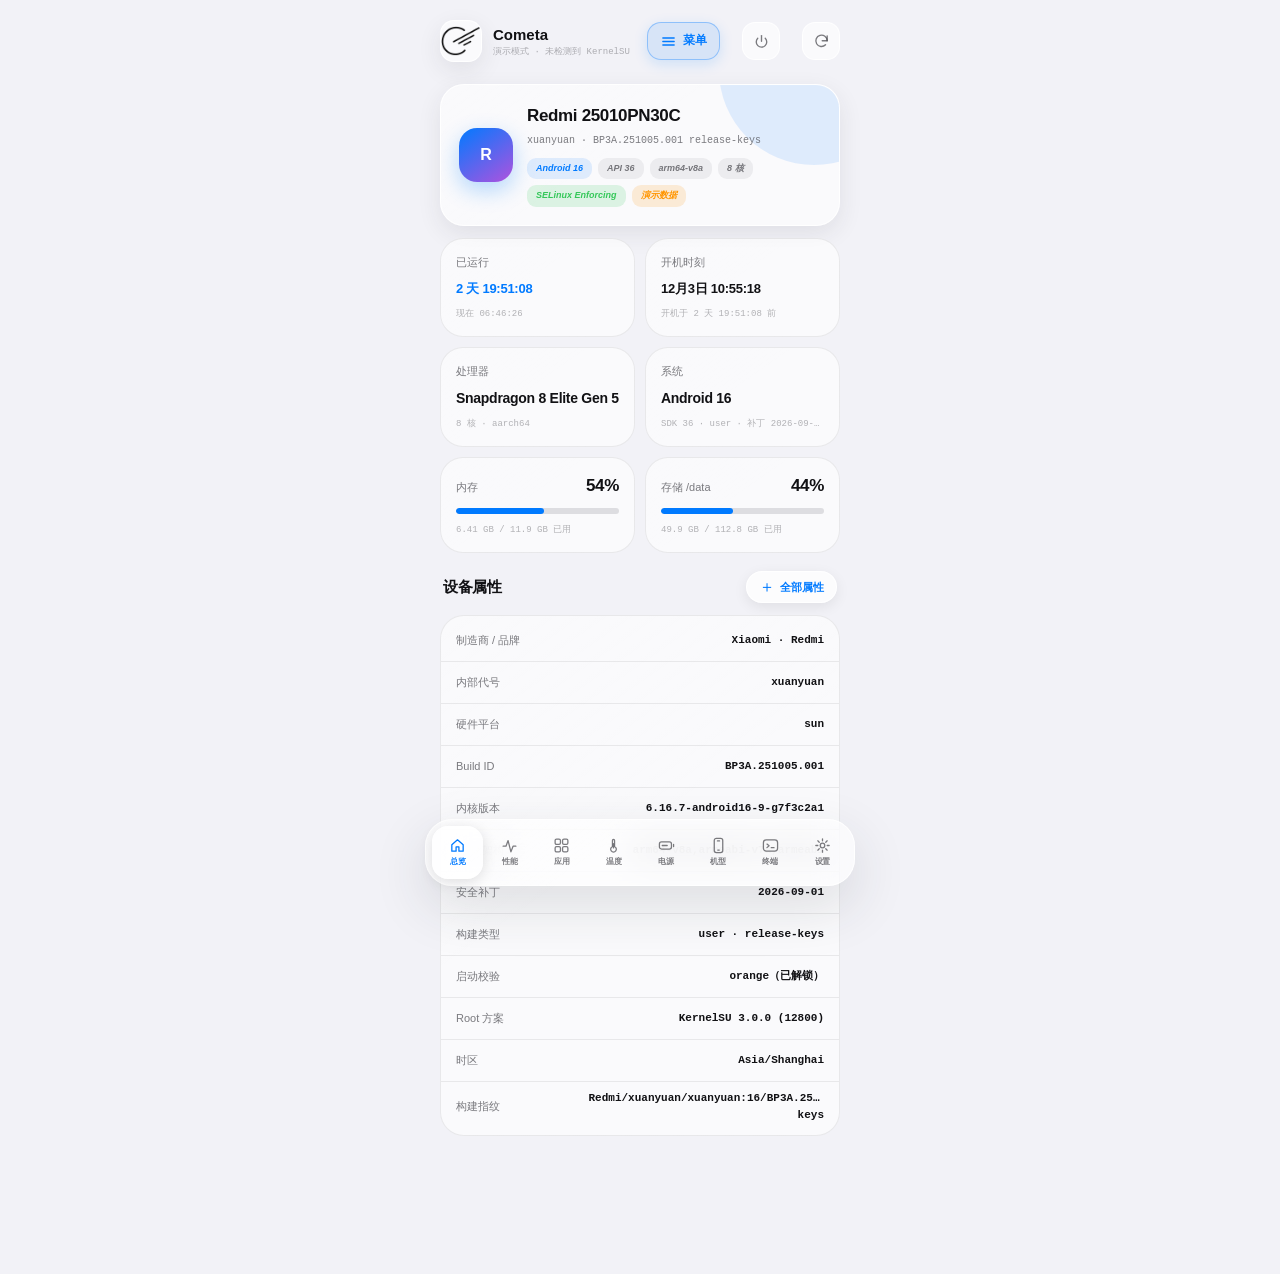
==== commit c0524717: "Cometa v3.5.9 v3.5.9 · 测试版 — 把「本地 HTTP 服务」收进 KernelSU WebUI（2026-10-05）" ====
--- a/webroot/index.html
+++ b/webroot/index.html
@@ -3494,6 +3494,40 @@
   const to = state.lastTab && state.lastTab !== "settings" && state.lastTab !== "diag" ? state.lastTab : "home";
   return '<button class="add-inline" data-act="go-back" data-k1="' + esc(to) + '">‹ 返回</button>';
 }
+/* 本地 HTTP 服务区块。
+   桌面 App 的内置 WebView 打不开本地端口（实测不可用）→ App 里只给一句指路；
+   要在 KernelSU 的 WebUI 里才给完整的启动/停止操作。
+   判据：getIcons 是本模块桌面 App 独有的桥方法，KernelSU 不提供。 */
+function httpSectionHTML(){
+  const p = prefs();
+  const egT = thermalState();
+  const addr = "http://127.0.0.1:" + (egT.webPort || p.port) + "/";
+  const b = bridge();
+  if(b && typeof b.getIcons === "function"){
+    return '<div class="section-head" style="margin-top:2px"><h2>本地 HTTP 服务</h2><span class="hint">在 KernelSU 里配置</span></div>' +
+      '<p class="field-hint">桌面 App 里的 WebView 打不开本地端口，这项功能已从 App 里移除。<br>' +
+      '要开的话：<b>KernelSU 管理器 → 模块 → Cometa → 打开</b> → <b>设置 → 本地 HTTP 服务</b>。</p>';
+  }
+  return '<div class="section-head" style="margin-top:2px"><h2>本地 HTTP 服务</h2><span class="hint">浏览器里也能打开</span></div>' +
+    '<section class="card row-list">' +
+      '<div class="row"><span>状态</span><strong class="' + (egT.webRunning ? "ok" : "") + '">' + (egT.webRunning ? "运行中" : "未运行") + '</strong></div>' +
+      '<div class="row"><span>busybox httpd</span><strong class="' + (egT.webBusybox ? "ok" : "warn") + '">' + (egT.webBusybox ? "可用" : "不可用") + '</strong></div>' +
+      '<div class="row"><span>监听地址</span><strong>' + esc(addr) + '</strong></div>' +
+      '<div class="row"><span>访问令牌</span><strong>' + esc(egT.webToken || "--") + '</strong></div>' +
+    '</section>' +
+    '<section class="card row-list">' +
+      '<div class="row row-edit"><span style="flex:1;text-align:left;color:var(--text)">开机自动启动</span>' + segHTML("http", [["1", "开"], ["0", "关"]]) + '</div>' +
+      '<div class="row row-edit"><span style="flex:1;text-align:left;color:var(--text)">端口</span>' +
+        '<input class="th-input" id="httpPort" value="' + esc(p.port) + '" style="width:88px" autocomplete="off"></div>' +
+    '</section>' +
+    '<div class="tagrow" style="padding:2px 4px 0">' +
+      '<button class="chip-btn" data-act="http-save">保存端口并启动</button>' +
+      '<button class="chip-btn" data-act="http-stop">停止服务</button>' +
+      '<button class="chip-btn" data-act="http-copy">复制访问地址</button>' +
+    '</div>' +
+    '<p class="field-hint">只监听 127.0.0.1，局域网和外网都访问不到。直接输 <b>' + esc(addr) + '</b> 就行，不需要带令牌 —— /api 下是只读静态快照，本来就没有可写的东西。</p>' +
+    '<p class="field-hint">浏览器里是<b>只读模式</b>：能看实时数据（来自后台每 6 秒生成一次的快照），但开关、保存、终端这些写操作要在 KernelSU 里打开才行。</p>';
+}
 function settingsHTML(){
   const p = prefs();
   const egT = thermalState();
@@ -3517,27 +3551,7 @@
       <div class="row row-edit"><span style="flex:1;text-align:left;color:var(--text)">默认打开的页面</span>${segHTML("tab", [["home", "总览"], ["perf", "性能"], ["thermal", "温度"], ["power", "电源"], ["device", "机型"], ["term", "终端"]])}</div>
     </section>
 
-    <div class="section-head" style="margin-top:2px"><h2>本地 HTTP 服务</h2><span class="hint">浏览器里也能打开</span></div>
-    <section class="card row-list">
-      <div class="row"><span>状态</span><strong class="${egT.webRunning ? "ok" : ""}">${egT.webRunning ? "运行中" : "未运行"}</strong></div>
-      <div class="row"><span>busybox httpd</span><strong class="${egT.webBusybox ? "ok" : "warn"}">${egT.webBusybox ? "可用" : "不可用"}</strong></div>
-      <div class="row"><span>监听地址</span><strong>${esc(addr)}</strong></div>
-      <div class="row"><span>访问令牌</span><strong>${esc(egT.webToken || "--")}</strong></div>
-    </section>
-    <section class="card row-list">
-      <div class="row row-edit"><span style="flex:1;text-align:left;color:var(--text)">开机自动启动</span>${segHTML("http", [["1", "开"], ["0", "关"]])}</div>
-      <div class="row row-edit"><span style="flex:1;text-align:left;color:var(--text)">端口</span>
-        <input class="th-input" id="httpPort" value="${esc(p.port)}" style="width:88px" autocomplete="off"></div>
-    </section>
-    <div class="tagrow" style="padding:2px 4px 0">
-      <button class="chip-btn" data-act="http-save">保存端口并启动</button>
-      <button class="chip-btn" data-act="http-stop">停止服务</button>
-      <button class="chip-btn" data-act="http-copy">复制访问地址</button>
-    </div>
-    <p class="field-hint">只监听 127.0.0.1，局域网和外网都访问不到。直接输
-    <b>${esc(addr)}</b> 就行，不需要带令牌 —— /api 下是只读静态快照，本来就没有可写的东西。</p>
-    <p class="field-hint">浏览器里是<b>只读模式</b>：能看实时数据（来自后台每 6 秒生成一次的快照），
-    但开关、保存、终端这些写操作要在 KernelSU 里打开才行。</p>
+    ${httpSectionHTML()}
 
     <div class="section-head" style="margin-top:2px"><h2>更新</h2></div>
     <div class="tagrow" style="padding:2px 4px 0">
@@ -3555,7 +3569,7 @@
       <button class="chip-btn" data-act="app-check">重新检测</button>
     </div>
     <p class="field-hint">装了之后桌面上会有个图标，点开直接进这个界面 —— 它自带 ksu 桥，
-    所以和 KernelSU 里打开是一样的完整功能，不是只读预览。</p>
+    功能和在 KernelSU 里打开基本一致（唯一例外：<b>「本地 HTTP 服务」要在 KernelSU 里配置</b>）。</p>
 
     <div class="section-head" style="margin-top:2px"><h2>数据</h2></div>
     <section class="card tools">
